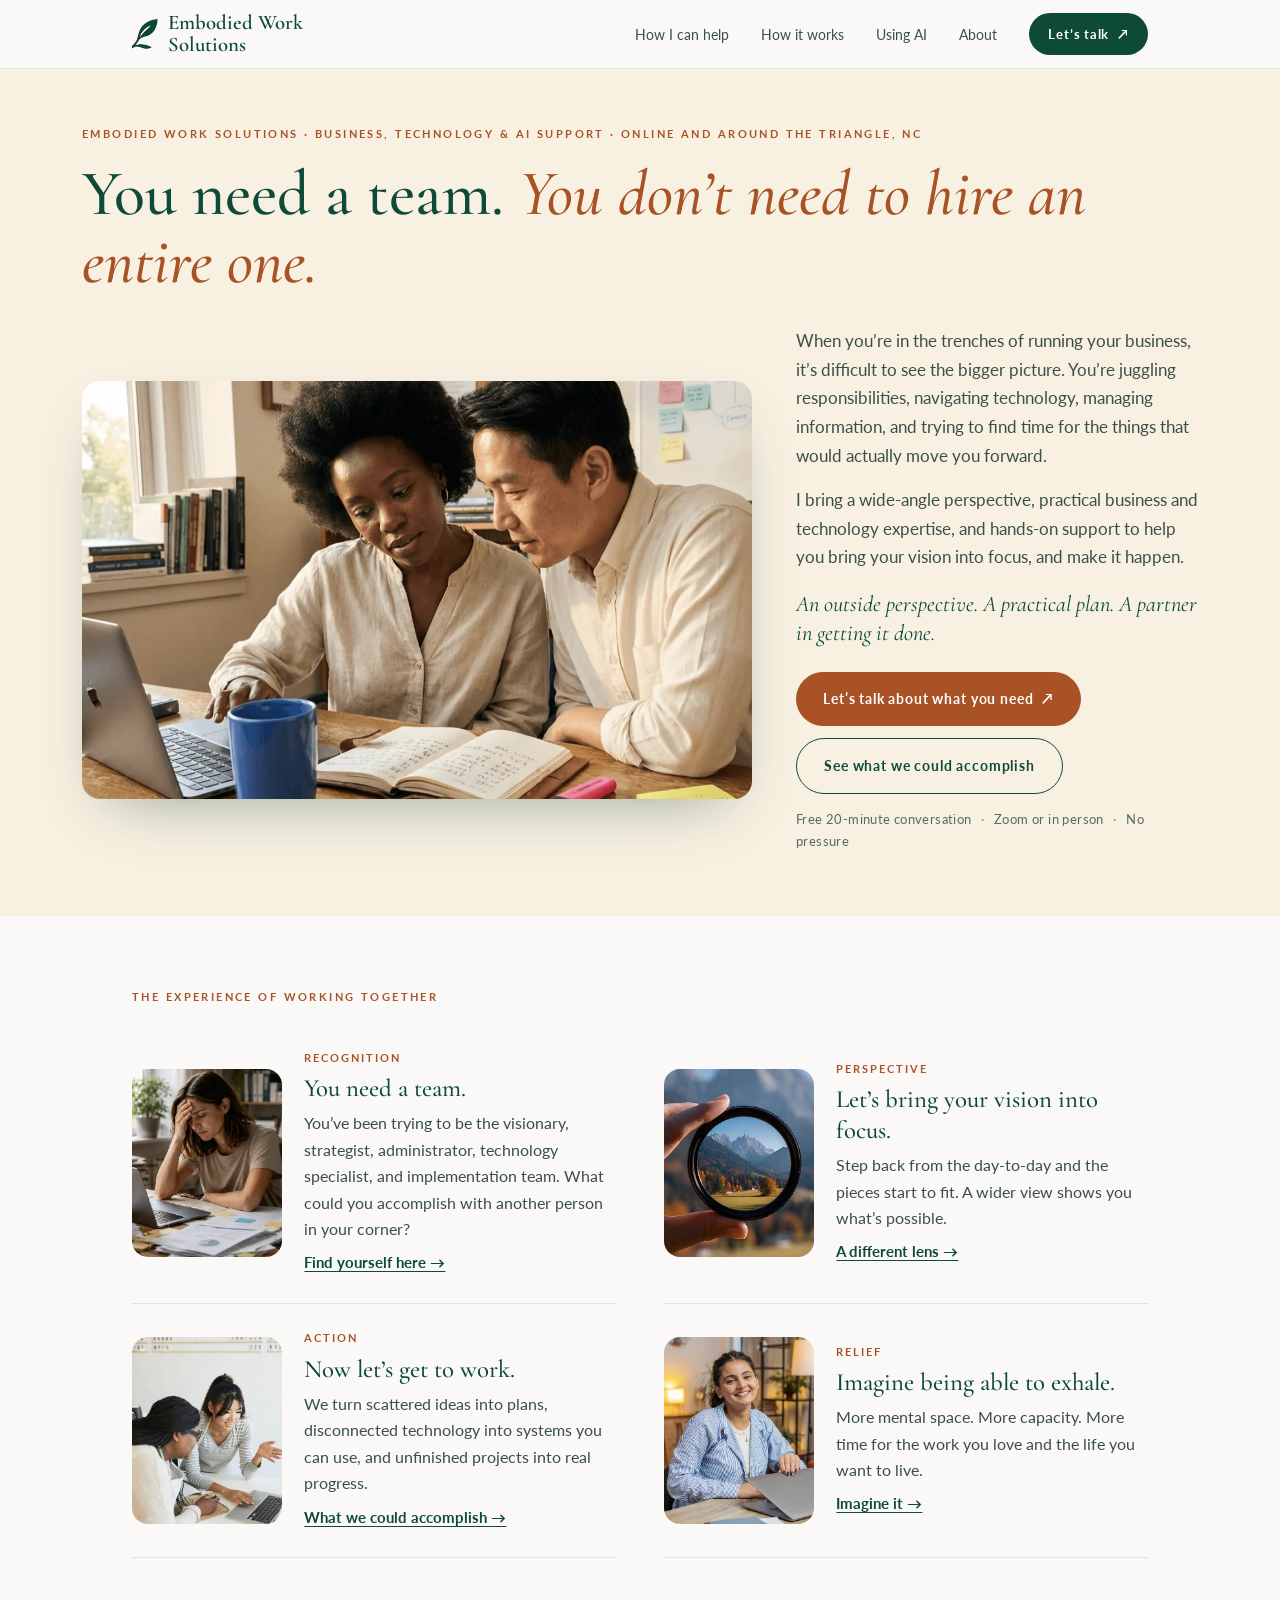
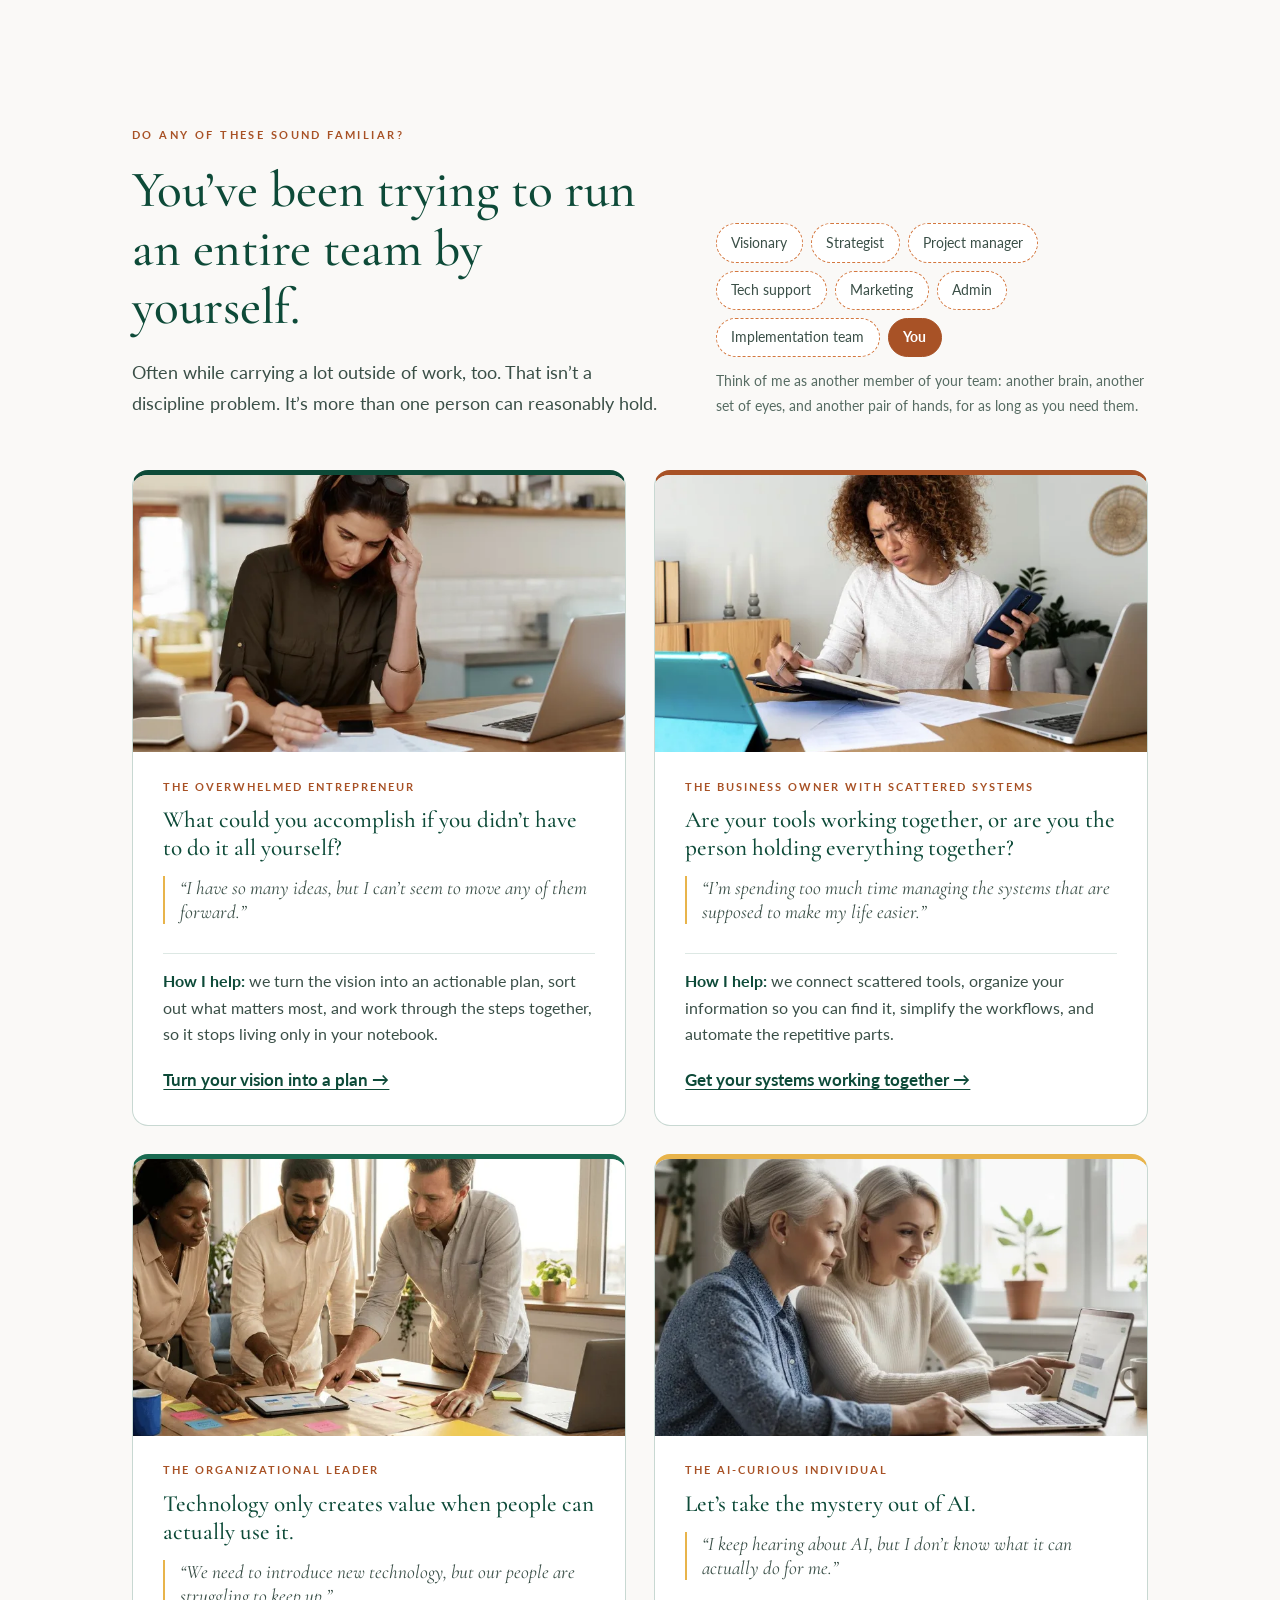
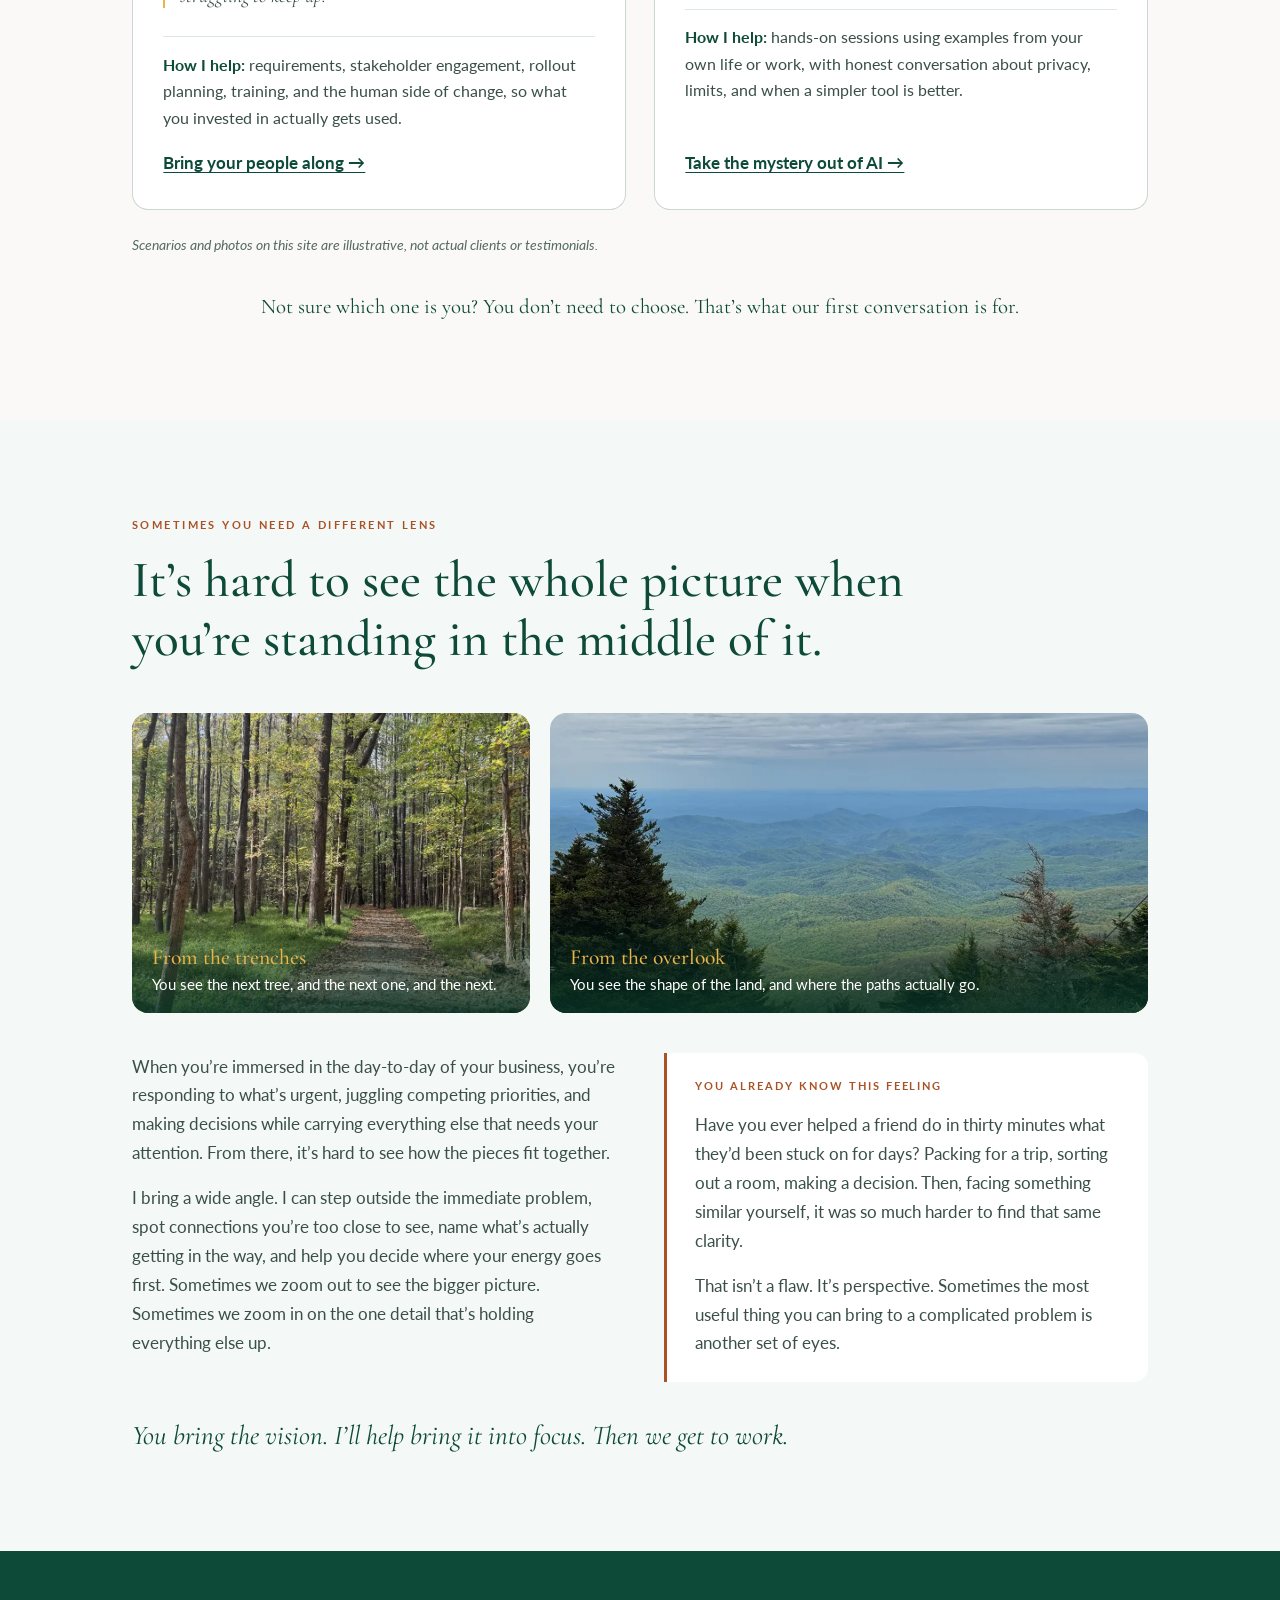
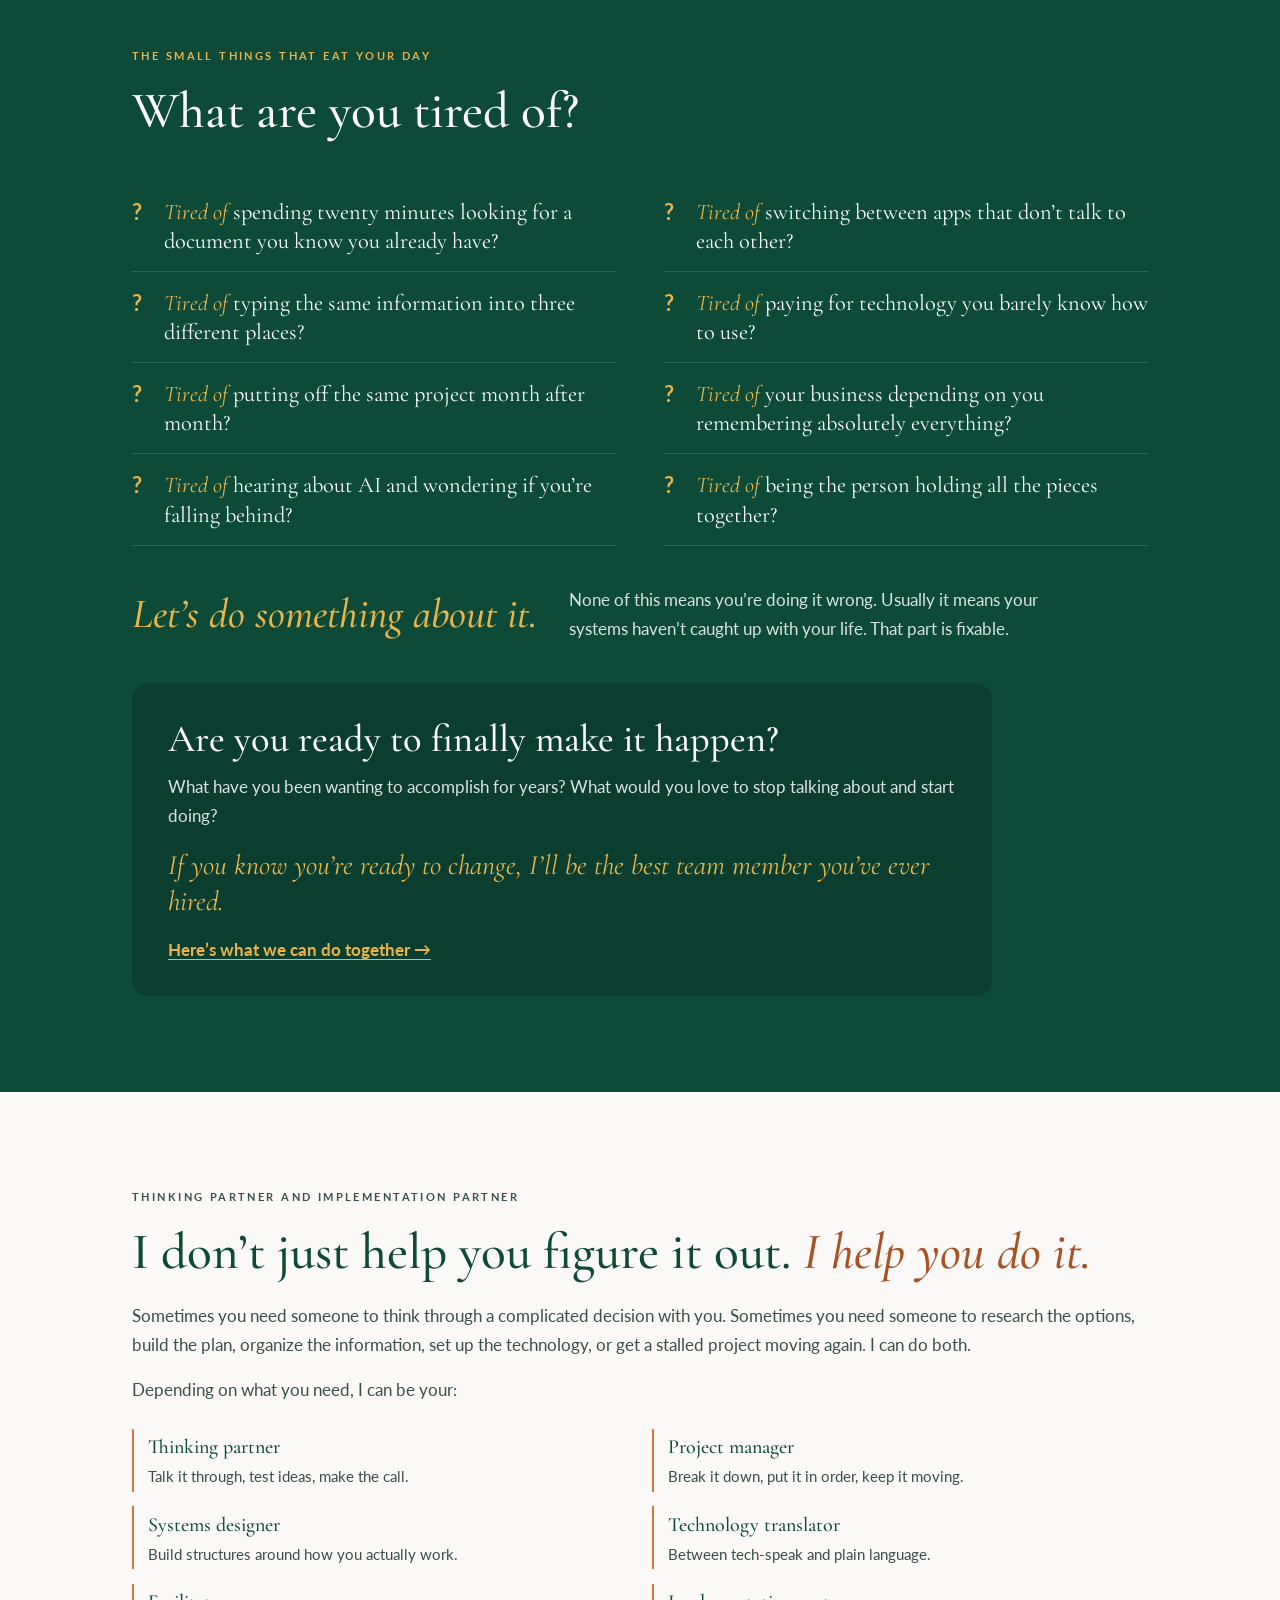
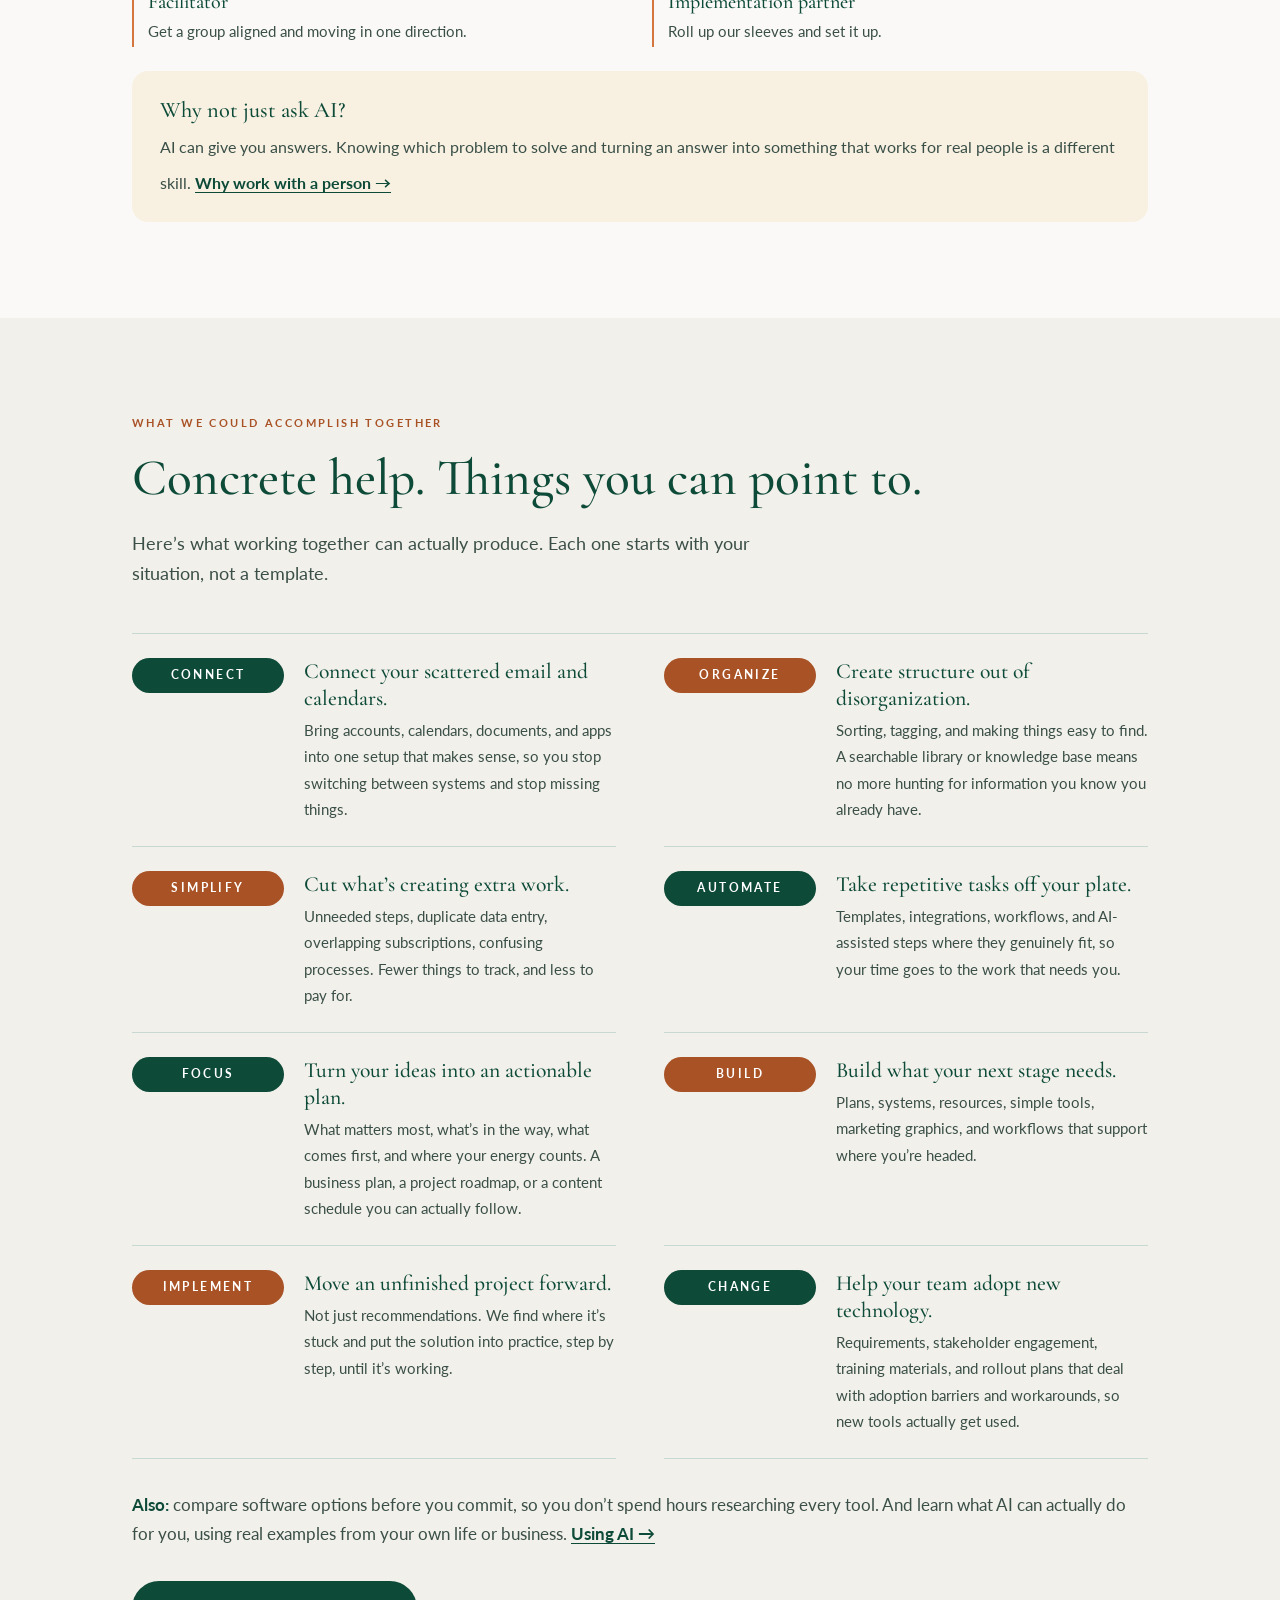
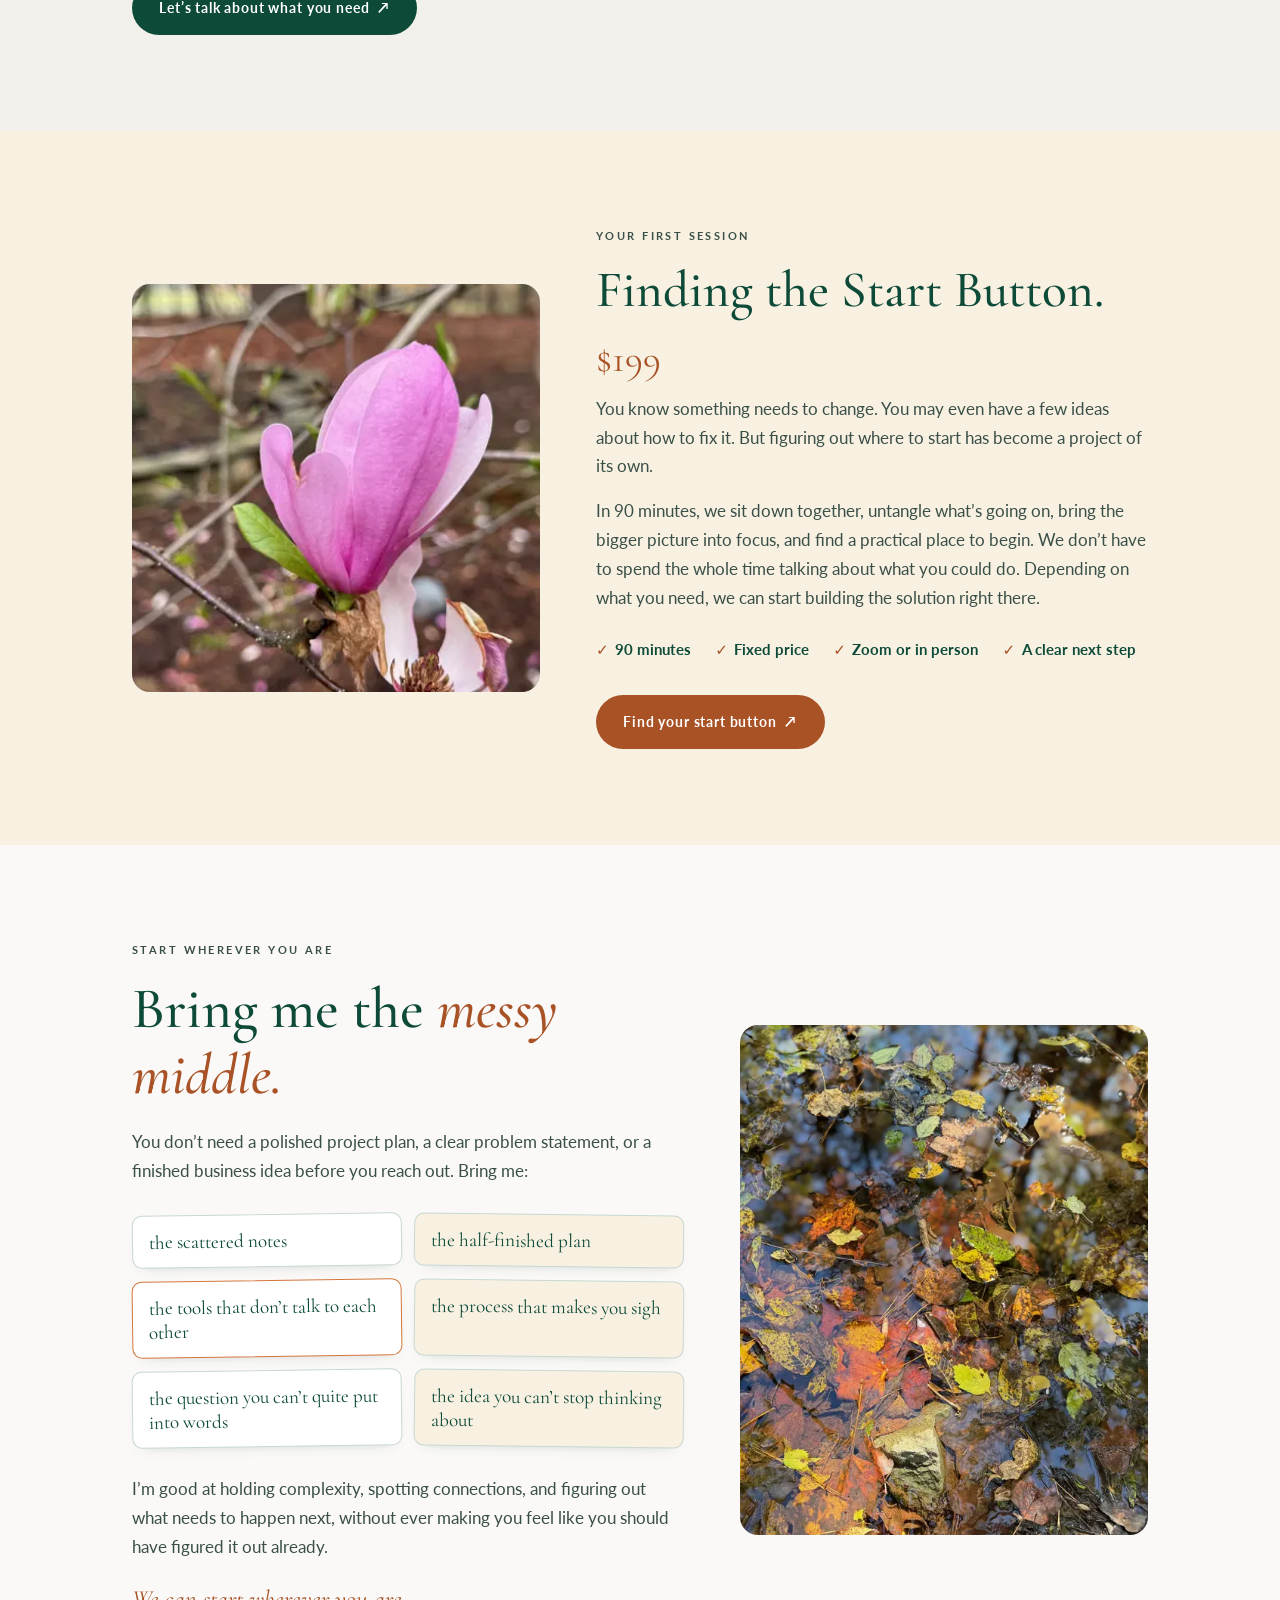
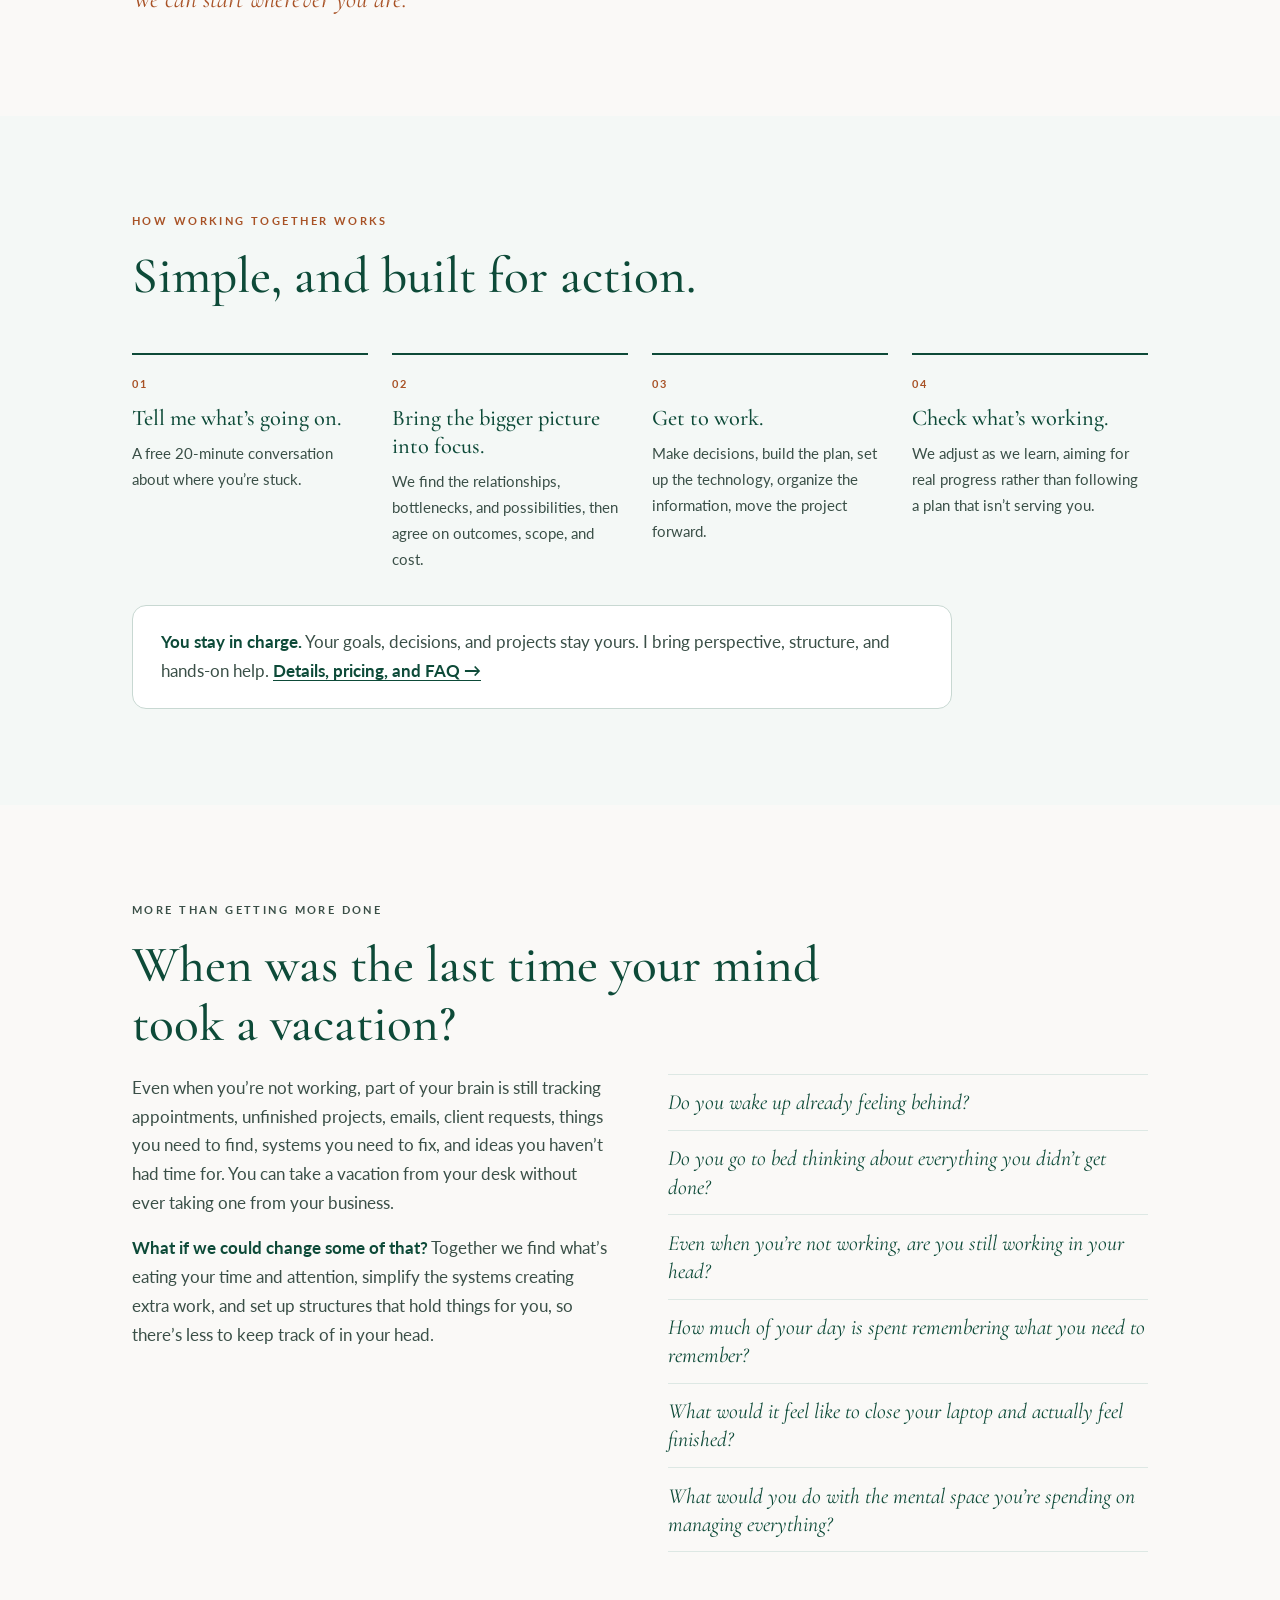
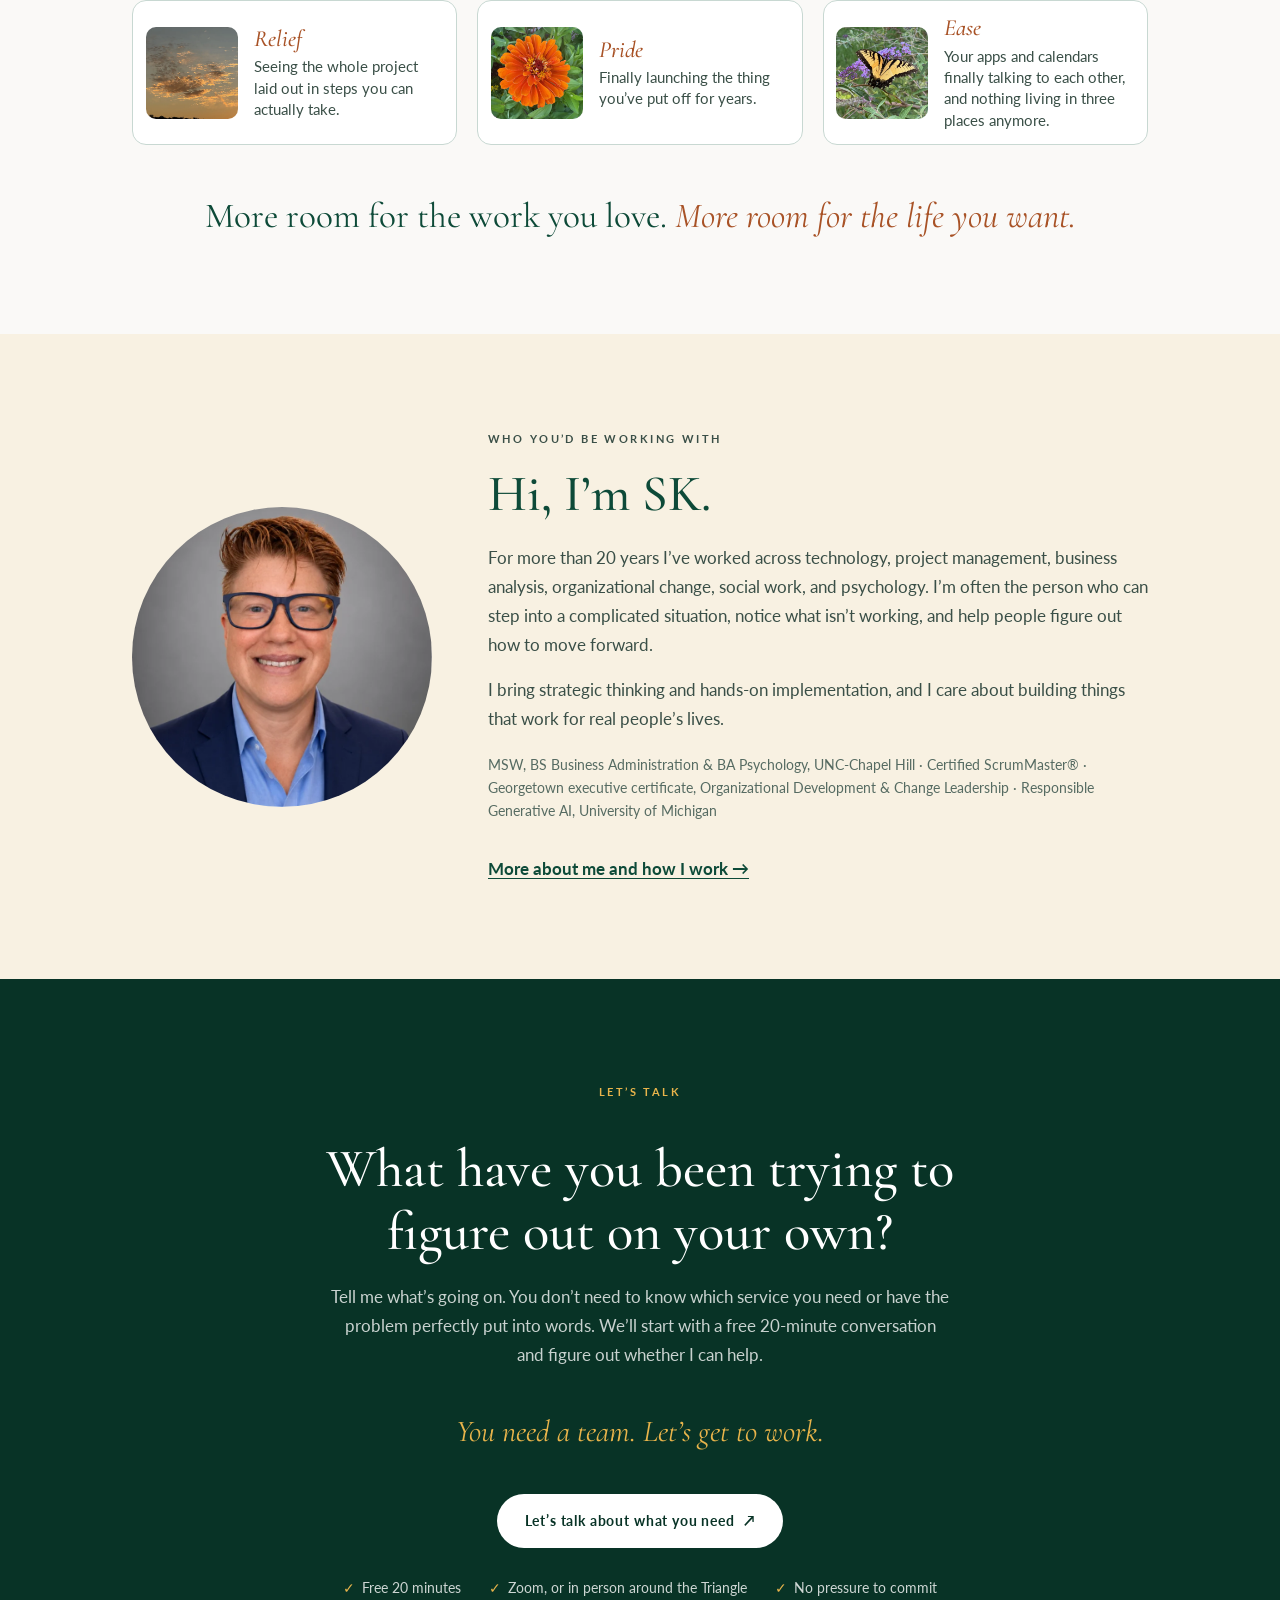
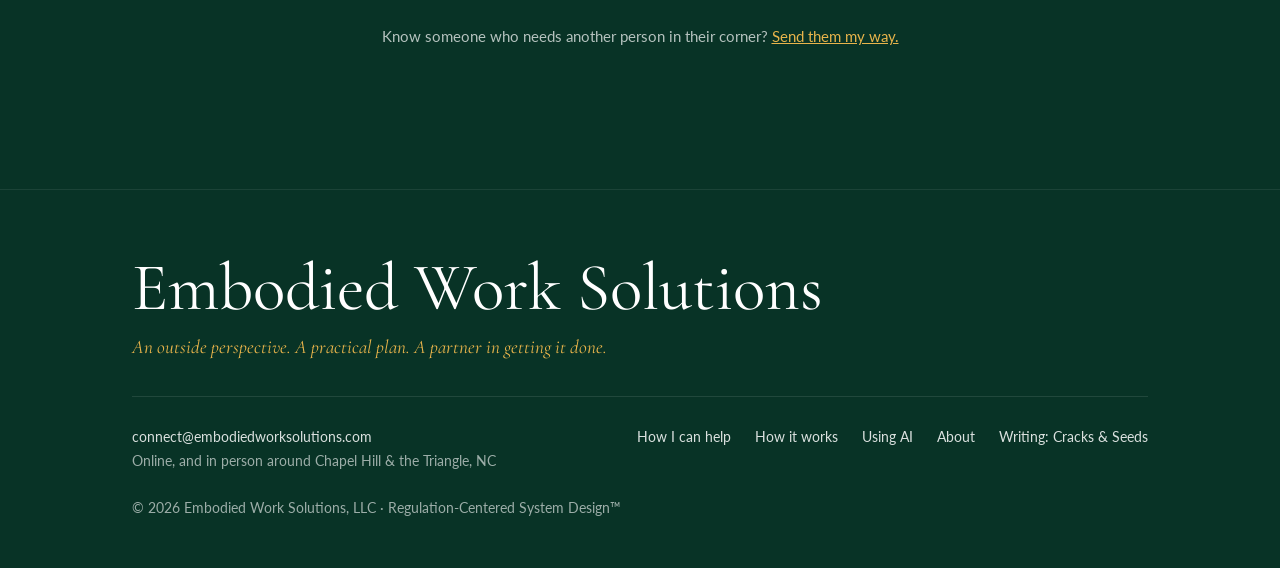
==== index.html @ 6882ed73 "Remove duplication across the site - Home: "Are you ready?" folded into the Tired-of band (one frust" ====
<!DOCTYPE html>
<html lang="en">
<head>
<meta charset="UTF-8" />
<meta name="viewport" content="width=device-width, initial-scale=1.0" />
<title>Embodied Work Solutions · Business, Technology &amp; AI Consulting</title>
  <meta property="og:type" content="website" />
  <meta property="og:site_name" content="Embodied Work Solutions" />
  <meta property="og:title" content="Embodied Work Solutions · Business, Technology &amp; AI Consulting" />
  <meta property="og:description" content="You need a team. You don’t need to hire an entire one. Business systems, project management, and AI support for entrepreneurs, small businesses, and organizations, online and in the Triangle, NC." />
  <meta property="og:image" content="http://embodiedworksolutions.com/assets/share-forest-2.jpg" />
  <meta property="og:image:width" content="1200" />
  <meta property="og:image:height" content="630" />
  <meta property="og:image:alt" content="Embodied Work Solutions, over a sunlit green forest" />
  <meta name="twitter:card" content="summary_large_image" />
  <meta name="twitter:image" content="http://embodiedworksolutions.com/assets/share-forest-2.jpg" />
  <meta name="description" content="You need a team. You don’t need to hire an entire one. Business systems, project management, and AI support for entrepreneurs, small businesses, and organizations, online and in the Triangle, NC." />
<link rel="icon" type="image/webp" href="assets/leaf.webp" />
<link rel="preconnect" href="https://fonts.googleapis.com" />
<link rel="preconnect" href="https://fonts.gstatic.com" crossorigin />
<link href="https://fonts.googleapis.com/css2?family=Cormorant+Garamond:ital,wght@0,400;0,500;0,600;1,400;1,500&family=Lato:wght@300;400;700&display=swap" rel="stylesheet" />
<style>
  *, *::before, *::after { box-sizing: border-box; margin: 0; padding: 0; }
  :root {
    --forest: #0d4a38; --forest-dark: #083326; --forest-mid: #1a6b52;
    --forest-light: #e6f0ec; --forest-pale: #f4f8f6;
    --terracotta: #b85c2c; --terracotta-light: #d4773e; --honey: #e8b44b;
    --sand: #f8f1e2; --warm-white: #faf9f7; --off-white: #f2f0eb;
    --text-dark: #1c2b27; --text-mid: #3a4f47; --text-muted: #5f766d;
    --border: #c8d8d2; --rule: #dde8e4;
    --serif: 'Cormorant Garamond', Georgia, serif; --sans: 'Lato', system-ui, sans-serif;
  }
  html { scroll-behavior: smooth; scroll-padding-top: 76px; }
  @media (prefers-reduced-motion: reduce) { html { scroll-behavior: auto; } * { transition: none !important; } }
  body { font-family: var(--sans); color: var(--text-dark); background: var(--warm-white); line-height: 1.7; font-size: 17px; }
  a:focus-visible, button:focus-visible, summary:focus-visible { outline: 2px solid var(--terracotta-light); outline-offset: 3px; }
  img { display: block; max-width: 100%; height: auto; }
  .skip { position: absolute; left: -9999px; top: 0; background: var(--forest); color: #fff; padding: .5rem 1rem; z-index: 200; }
  .skip:focus { left: 1rem; top: .5rem; }

  .wrap { max-width: 1080px; margin: 0 auto; padding: 0 2rem; }
  .narrow { max-width: 760px; }
  section { padding: 6rem 0; }
  .eyebrow { font-size: 11px; letter-spacing: .22em; text-transform: uppercase; color: var(--terracotta); margin-bottom: 1rem; font-weight: 700; }
  h1, h2, h3 { font-family: var(--serif); font-weight: 500; color: var(--forest); line-height: 1.15; }
  h2 { font-size: clamp(2.1rem, 4.4vw, 3.2rem); margin-bottom: 1.25rem; }
  h3 { font-size: 1.55rem; line-height: 1.25; margin-bottom: .6rem; }
  p.lede { font-size: 1.12rem; color: var(--text-mid); max-width: 680px; }
  p + p { margin-top: 1rem; }
  .muted { color: var(--text-muted); }

  .btn { display: inline-flex; align-items: center; gap: .55rem; background: var(--forest); color: #fff; text-decoration: none; padding: .95rem 1.7rem; font-size: 14px; letter-spacing: .06em; font-weight: 700; border-radius: 999px; transition: background .2s; }
  .btn:hover { background: var(--forest-mid); }
  .btn.warm { background: var(--terracotta); }
  .btn.warm:hover { background: var(--terracotta-light); }
  .btn.ghost { background: transparent; color: var(--forest); border: 1.5px solid var(--forest); }
  .btn.ghost:hover { background: var(--forest-light); }
  .btn.light { background: #fff; color: var(--forest-dark); }
  .btn.light:hover { background: var(--sand); }
  .arrow { font-family: var(--sans); }
  .micro { font-size: 13px; color: var(--text-muted); letter-spacing: .03em; margin-top: 1.1rem; }
  .micro span + span::before { content: "·"; margin: 0 .6rem; color: var(--terracotta-light); }

  /* NAV */
  nav { position: sticky; top: 0; z-index: 100; background: rgba(250,249,247,.95); backdrop-filter: blur(6px); border-bottom: 1px solid var(--rule); }
  nav .wrap { display: flex; align-items: center; justify-content: space-between; height: 68px; }
  .brand { display: flex; align-items: center; gap: .6rem; text-decoration: none; color: var(--forest); font-family: var(--serif); font-size: 1.3rem; line-height: 1.05; font-weight: 600; }
  .brand img { height: 30px; width: auto; }
  .nav-links { display: flex; gap: 2rem; list-style: none; align-items: center; }
  .nav-links a { color: var(--text-mid); text-decoration: none; font-size: 14px; }
  .nav-links a:hover { color: var(--forest); }
  .nav-links .btn { color: #fff; padding: .6rem 1.2rem; font-size: 13px; }

  /* HERO */
  .hero { padding: 7rem 0 6rem; background: var(--sand); position: relative; overflow: hidden; }
  .hero::after { content: ""; position: absolute; right: -120px; top: -80px; width: 460px; height: 460px; border-radius: 50%; background: radial-gradient(circle, rgba(232,180,75,.22), rgba(232,180,75,0) 70%); pointer-events: none; }
  .hero h1 { font-size: clamp(2.8rem, 6.4vw, 4.8rem); max-width: 820px; margin-bottom: 1.5rem; }
  .hero h1 em { color: var(--terracotta); }
  .hero p.lede { font-size: 1.2rem; margin-bottom: 2.25rem; }
  .hero .actions { display: flex; gap: 1rem; flex-wrap: wrap; }

  /* MESSY MIDDLE */
  .quotes { display: grid; grid-template-columns: repeat(2, 1fr); gap: 1.25rem; margin: 2.75rem 0 2rem; }
  .q { background: #fff; border: 1px solid var(--border); border-radius: 14px; padding: 1.6rem 1.75rem; display: flex; gap: 1.25rem; align-items: baseline; }
  .q .n { font-family: var(--serif); font-size: 1.6rem; color: var(--terracotta-light); }
  .q p { font-family: var(--serif); font-size: 1.45rem; color: var(--forest); line-height: 1.3; font-style: italic; }
  .bridge { font-family: var(--serif); font-size: 1.4rem; color: var(--forest); }
  .bridge a { color: var(--terracotta); text-decoration: none; }
  .pills { display: flex; flex-wrap: wrap; gap: .6rem; list-style: none; margin-top: 1.75rem; }
  .pills li { font-size: 13px; color: var(--forest); background: var(--forest-light); padding: .45rem 1rem; border-radius: 999px; }

  /* SOUND FAMILIAR */
  .familiar { background: var(--forest-pale); }
  .split { display: grid; grid-template-columns: 1.1fr 1fr; gap: 4rem; align-items: start; }
  .split .photo img { width: 100%; aspect-ratio: 4 / 5; object-fit: cover; border-radius: 16px; }
  .turn { font-family: var(--serif); font-size: 1.5rem; color: var(--forest); font-style: italic; margin-top: 1.5rem; }
  .signs { list-style: none; margin-top: 2.25rem; display: grid; gap: 1.1rem; }
  .signs li { padding-left: 1.4rem; border-left: 2px solid var(--terracotta-light); color: var(--text-mid); }
  .signs strong { color: var(--forest); }

  /* HELP AREAS */
  .areas { display: grid; grid-template-columns: 1fr 1fr; gap: 1.75rem; margin-top: 3rem; }
  .area { background: #fff; border: 1px solid var(--border); border-radius: 16px; overflow: hidden; display: flex; flex-direction: column; }
  .area img { width: 100%; aspect-ratio: 16 / 9; object-fit: cover; }
  .area .body { padding: 2rem; }
  .tag { display: inline-block; font-size: 11px; letter-spacing: .16em; text-transform: uppercase; color: var(--terracotta); font-weight: 700; margin-bottom: .75rem; }
  .area ul { list-style: none; margin-top: 1.25rem; border-top: 1px solid var(--rule); }
  .area li { padding: .7rem 0 .7rem 1.6rem; border-bottom: 1px solid var(--rule); position: relative; color: var(--text-mid); font-size: .97rem; }
  .area li::before { content: "→"; position: absolute; left: 0; color: var(--terracotta-light); }
  .note { margin-top: 2rem; font-family: var(--serif); font-size: 1.3rem; color: var(--forest); text-align: center; }

  /* NUMBERED TRIO / STEPS */
  .support { background: var(--off-white); }
  .trio { display: grid; grid-template-columns: repeat(3, 1fr); gap: 1.5rem; margin-top: 3rem; }
  .card { background: #fff; border: 1px solid var(--border); border-radius: 14px; padding: 2rem 1.75rem; }
  .card .n { font-family: var(--serif); font-size: 2.6rem; line-height: 1; color: var(--terracotta-light); opacity: .7; margin-bottom: 1rem; }
  .card p { color: var(--text-mid); font-size: .97rem; }
  .steps { display: grid; grid-template-columns: repeat(4, 1fr); gap: 1.5rem; margin: 3rem 0 2.5rem; }
  .step { border-top: 2px solid var(--forest); padding-top: 1.25rem; }
  .step .label { font-size: 11px; letter-spacing: .18em; font-weight: 700; color: var(--terracotta); margin-bottom: .6rem; }
  .step h3 { font-size: 1.4rem; }
  .step p { color: var(--text-mid); font-size: .95rem; }

  /* WAYS */
  .ways { background: var(--forest-pale); }
  .ways .card h3 { font-size: 1.45rem; }
  .ways .card .tag { margin-bottom: .4rem; }
  .fineprint { margin-top: 2rem; color: var(--text-muted); font-size: .95rem; max-width: 720px; }

  /* REALLY FOR */
  .reallyfor { background: var(--forest); color: #fff; }
  .reallyfor .eyebrow { color: var(--honey); }
  .reallyfor h2 { color: #fff; }
  .reallyfor p { color: rgba(255,255,255,.82); }
  .reallyfor .split { align-items: center; }
  .reallyfor .photo img { aspect-ratio: 4 / 3; }
  .pull { font-family: var(--serif); font-style: italic; font-size: clamp(1.6rem, 3vw, 2.1rem); line-height: 1.3; color: #fff; border-left: 3px solid var(--honey); padding-left: 1.25rem; margin-top: 2rem; }
  .caption { margin-top: .9rem; font-size: 13px; color: rgba(255,255,255,.65); letter-spacing: .04em; }

  /* ABOUT */
  .about .split { grid-template-columns: 1fr 1.25fr; align-items: center; }
  .about .photo img { width: min(100%, 380px); aspect-ratio: 1 / 1; object-fit: cover; border-radius: 50%; margin: 0 auto; }
  .about .skills { margin-top: 1.75rem; }

  /* APPROACH */
  .approach { background: var(--sand); text-align: center; }
  .approach h2 { font-size: clamp(2.4rem, 5vw, 3.6rem); }
  .approach h2 span { display: block; color: var(--terracotta); font-style: italic; }
  .approach p { color: var(--text-mid); max-width: 680px; margin: 0 auto; }

  /* FAQ */
  .faq details { border-bottom: 1px solid var(--rule); padding: 1.25rem 0; }
  .faq details:first-of-type { border-top: 1px solid var(--rule); margin-top: 2rem; }
  .faq summary { cursor: pointer; list-style: none; font-family: var(--serif); font-size: 1.45rem; color: var(--forest); display: flex; justify-content: space-between; gap: 1rem; }
  .faq summary::-webkit-details-marker { display: none; }
  .faq summary::after { content: "+"; color: var(--terracotta); font-family: var(--sans); font-size: 1.4rem; line-height: 1; }
  .faq details[open] summary::after { content: "–"; }
  .faq details p { color: var(--text-mid); margin-top: .75rem; max-width: 680px; }

  /* FINAL CTA */
  .final { background: var(--forest-dark); color: #fff; text-align: center; padding: 6.5rem 0; }
  .final .eyebrow { color: var(--honey); }
  .final h2 { color: #fff; font-size: clamp(2.2rem, 5vw, 3.4rem); }
  .final p { color: rgba(255,255,255,.78); max-width: 620px; margin: 0 auto 2.25rem; }
  .checks { display: flex; justify-content: center; flex-wrap: wrap; gap: .5rem 1.75rem; list-style: none; margin-top: 1.75rem; color: rgba(255,255,255,.8); font-size: 14px; }
  .checks li::before { content: "✓"; color: var(--honey); margin-right: .45rem; }

  .page-top { background: var(--sand); padding-top: 5.5rem; }
  .page-top h1 { font-size: clamp(2.6rem, 5.6vw, 4rem); margin-bottom: 1.25rem; }
  .nav-links a[aria-current="page"]:not(.btn) { color: var(--forest); border-bottom: 2px solid var(--terracotta); padding-bottom: 3px; }
  .contact-extra { text-align: center; }
  .contact-extra p { color: var(--text-mid); }
  .contact-extra a { color: var(--forest); font-weight: 700; }

  /* BLEND: photos + feelings */
  .band { width: 100%; height: clamp(150px, 26vw, 300px); overflow: hidden; background: var(--forest-dark); }
  .band img { width: 100%; height: 100%; object-fit: cover; }
  .feel-intro { text-align: center; max-width: 720px; margin: 0 auto; }
  .feel-intro .pull { margin-left: auto; margin-right: auto; }
  .picture-grid { display: grid; grid-template-columns: repeat(3, 1fr); gap: 1.5rem; margin: 3rem 0 2rem; }
  .vignette { background: #fff; border: 1px solid var(--border); border-radius: 14px; overflow: hidden; }
  .vignette img { width: 100%; aspect-ratio: 4 / 3; object-fit: cover; }
  .vignette .vt { padding: 1.4rem 1.6rem 1.75rem; }
  .vignette h3.feel { font-family: 'Cormorant Garamond', serif; font-style: italic; font-weight: 500; font-size: 2rem; line-height: 1; color: var(--terracotta); margin-bottom: .6rem; }
  .vignette p { font-family: 'Cormorant Garamond', serif; font-size: 1.25rem; line-height: 1.4; color: var(--forest); }
  .feel-close { text-align: center; font-family: 'Cormorant Garamond', serif; font-style: italic; font-size: 1.5rem; color: var(--forest); }
  .step img { width: 100%; aspect-ratio: 3 / 2; object-fit: cover; border-radius: 10px; margin-bottom: 1rem; }
  .step.has-photo { border-top: 0; padding-top: 0; }
  .step.has-photo .label { border-top: 2px solid var(--forest); padding-top: 1rem; }
  .approach .mark { width: min(100%, 360px); aspect-ratio: 4 / 3; object-fit: cover; border-radius: 14px; margin: 0 auto 2rem; }
  @media (max-width: 900px) { .picture-grid { grid-template-columns: repeat(2, 1fr); } }
  @media (max-width: 560px) { .picture-grid { grid-template-columns: 1fr; } }

  /* PHOTO HEADERS (green overlay) */
  .photo-head { background-size: cover; background-position: center; color: #fff; text-align: center; padding: 6.5rem 0 5.5rem; }
  .photo-head .wrap { max-width: 820px; }
  .photo-head .eyebrow { color: var(--honey); }
  .photo-head h1 { color: #fff; font-size: clamp(2.6rem, 5.6vw, 4rem); margin-bottom: 1.25rem; }
  .photo-head h1 em { color: var(--honey); }
  .photo-head p.lede { color: rgba(255,255,255,.88); margin: 0 auto; }
  .photo-head .btn { margin-top: 2rem; }
  .photo-head .checks { margin-top: 1.25rem; }
  .hero.has-photo { background-size: cover; background-position: center; }
  .hero.has-photo::after { display: none; }
  .hero.has-photo h1 { color: #fff; }
  .hero.has-photo h1 em { color: var(--honey); }
  .hero.has-photo .eyebrow { color: var(--honey); }
  .hero.has-photo p.lede { color: rgba(255,255,255,.9); }
  .hero.has-photo .btn.ghost { color: #fff; border-color: rgba(255,255,255,.8); }
  .hero.has-photo .btn.ghost:hover { background: rgba(255,255,255,.12); }
  .hero.has-photo .micro { color: rgba(255,255,255,.78); }
  .hero.has-photo .micro span + span::before { color: var(--honey); }
  .page-body { background: var(--sand); padding-top: 4.5rem; }
  .areas.three { grid-template-columns: repeat(3, 1fr); }
  .org-note { margin-top: 2.5rem; padding: 1.6rem 2rem; background: #fff; border: 1px solid var(--border); border-radius: 14px; color: var(--text-mid); }
  .org-note strong { color: var(--forest); }
  .welcome { margin-top: 2rem; padding: 1.25rem 1.5rem; background: var(--sand); border-radius: 12px; color: var(--text-mid); }
  .welcome strong { color: var(--forest); }
  .card.start { border: 2px solid var(--terracotta); }
  .card .price { font-family: 'Cormorant Garamond', serif; font-size: 2rem; color: var(--terracotta); line-height: 1; margin: .2rem 0 .8rem; }
  @media (max-width: 1000px) { .areas.three { grid-template-columns: 1fr; } }

  /* HUMAN IN AI */
  .human { background: var(--warm-white); }
  .human .split { grid-template-columns: 440px 1fr; gap: 4rem; align-items: center; }
  .human .portrait { margin: 0; max-width: 440px; justify-self: center; }
  .human .portrait img { width: 100%; aspect-ratio: 4 / 3; object-fit: cover; border-radius: 18px; margin: 0 auto; }
  .human .portrait figcaption { font-size: .8rem; color: var(--text-muted); margin-top: .6rem; }
  .human .portrait figcaption a { color: inherit; }
  .human h2 em { color: var(--terracotta); }
  .human ul.terms { list-style: none; padding: 0; margin: 1.5rem 0; }
  .human ul.terms li { border-left: 2px solid var(--terracotta); padding: .1rem 0 .1rem 1rem; margin-bottom: .8rem; color: var(--text-mid); }
  .human .pull { margin: 1.25rem 0; color: var(--forest); border-left-color: var(--terracotta); }
  .human a.more { color: var(--forest); font-weight: 700; }
  .first-ai { background: var(--warm-white); }
  .first-ai ol { list-style: none; padding: 0; counter-reset: f; display: grid; grid-template-columns: repeat(2, 1fr); gap: 1.25rem; margin-top: 2.5rem; }
  .first-ai li { counter-increment: f; background: #fff; border: 1px solid var(--border); border-radius: 14px; padding: 1.5rem 1.6rem 1.5rem 4.2rem; position: relative; color: var(--text-mid); }
  .first-ai li::before { content: counter(f, decimal-leading-zero); position: absolute; left: 1.4rem; top: 1.3rem; font-family: var(--serif); font-size: 1.6rem; color: var(--terracotta-light); }
  .first-ai li strong { display: block; color: var(--forest); font-family: var(--serif); font-size: 1.3rem; font-weight: 500; margin-bottom: .3rem; }
  .faq h3.group { font-size: .85rem; letter-spacing: .16em; text-transform: uppercase; font-family: 'Lato', sans-serif; font-weight: 700; color: var(--terracotta); margin: 2.5rem 0 .5rem; }
  .faq .read-more { margin-top: 1.25rem; color: var(--text-mid); }
  .faq .read-more a { color: var(--forest); font-weight: 700; }
  @media (max-width: 900px) { .human .split { grid-template-columns: 1fr; } .first-ai ol { grid-template-columns: 1fr; } }

  .voice { background: var(--sand); text-align: center; padding: 4.5rem 0; }
  .voice blockquote { margin: 0 auto; max-width: 820px; }
  .voice blockquote p { font-family: var(--serif); font-style: italic; font-size: clamp(1.7rem, 3.4vw, 2.4rem); line-height: 1.3; color: var(--forest); }
  .voice cite { display: block; margin-top: 1.1rem; font-style: normal; font-size: .85rem; letter-spacing: .16em; text-transform: uppercase; color: var(--terracotta); font-weight: 700; }

  /* ALIGN PASS */
  .newgoogle { background: var(--warm-white); }
  .newgoogle .split { grid-template-columns: 1.1fr .9fr; gap: 4rem; align-items: start; }
  .newgoogle ul.good { list-style: none; padding: 0; margin: 0; }
  .newgoogle ul.good li { border-left: 2px solid var(--honey); padding: .15rem 0 .15rem 1rem; margin-bottom: .9rem; color: var(--text-mid); }
  .newgoogle h3 { font-size: 1.4rem; margin-bottom: 1rem; }
  .paths { display: grid; grid-template-columns: 1fr 1fr; gap: 1.5rem; margin-top: 3rem; }
  .path { background: var(--sand); border-radius: 14px; padding: 2rem 2rem 2.2rem; }
  .path .tag { display: block; font-size: .78rem; letter-spacing: .16em; text-transform: uppercase; font-weight: 700; color: var(--terracotta); margin-bottom: .6rem; }
  .path h3 { font-size: 1.6rem; margin-bottom: .6rem; }
  .path p { color: var(--text-mid); margin: 0; }
  .skeptic-note { margin-top: 1.5rem; text-align: center; color: var(--text-mid); font-style: italic; font-family: var(--serif); font-size: 1.3rem; }
  .creds { background: var(--warm-white); }
  .creds .cols3 { display: grid; grid-template-columns: 1.2fr 1fr 1fr; gap: 3rem; margin-top: 2.5rem; }
  .creds h3 { font-size: 1.35rem; margin-bottom: 1rem; }
  .creds ul { list-style: none; padding: 0; margin: 0; }
  .creds li { padding: .55rem 0; border-bottom: 1px solid var(--border); color: var(--text-mid); }
  .creds li strong { color: var(--forest); display: block; }
  .creds .role { color: var(--forest); font-weight: 700; margin-bottom: .2rem; }
  .creds .when { font-size: .9rem; color: var(--text-mid); margin-bottom: .9rem; }
  @media (max-width: 900px) { .newgoogle .split, .paths, .creds .cols3 { grid-template-columns: 1fr; gap: 1.5rem; } }

  .final p.messy, .photo-head p.messy { font-family: var(--serif); font-style: italic; font-size: clamp(1.5rem, 2.6vw, 1.9rem); color: var(--honey); margin-top: 1.25rem; }
  .final .wrap > p + p { margin-top: .9rem; }

  /* PROJECTS */
  .projects { background: var(--warm-white); }
  .projects h2 { max-width: 820px; }
  .proj-grid { display: grid; grid-template-columns: repeat(4, 1fr); gap: 1.25rem; margin-top: 2.5rem; }
  .proj { background: #fff; border: 1px solid var(--border); border-radius: 14px; padding: 1.6rem 1.5rem 1.75rem; }
  .proj .n { font-family: var(--serif); font-size: 1.6rem; color: var(--terracotta-light); display: block; margin-bottom: .5rem; }
  .proj h3 { font-size: 1.4rem; margin-bottom: .5rem; }
  .proj p { color: var(--text-mid); margin: 0; font-size: .98rem; }
  .projects a.more { display: inline-block; margin-top: 1.75rem; color: var(--forest); font-weight: 700; }
  .proj-grid.two { grid-template-columns: 1fr 1fr; gap: 1.5rem; }
  .proj-grid.two .proj { padding: 2rem 2rem 2.2rem; }
  .proj-grid.two .n { font-family: 'Lato', sans-serif; font-size: .8rem; font-weight: 700; letter-spacing: .16em; text-transform: uppercase; color: var(--terracotta); }
  .proj-grid.two h3 { font-size: 1.7rem; }
  .proj ul { list-style: none; padding: 0; margin: 1.1rem 0 0; }
  .proj li { border-left: 2px solid var(--terracotta); padding: .1rem 0 .1rem .9rem; margin-bottom: .6rem; color: var(--text-mid); font-size: .98rem; }
  @media (max-width: 1000px) { .proj-grid { grid-template-columns: 1fr 1fr; } }
  @media (max-width: 760px) { .proj-grid, .proj-grid.two { grid-template-columns: 1fr; } }

  .examples { margin-top: 2rem; }
  .examples p { font-size: .8rem; font-weight: 700; letter-spacing: .16em; text-transform: uppercase; color: var(--terracotta); margin-bottom: .75rem; }
  .examples ul { list-style: none; padding: 0; margin: 0; display: flex; flex-wrap: wrap; gap: .6rem; }
  .examples li { background: var(--sand); border: 1px solid var(--border); border-radius: 999px; padding: .45rem 1rem; color: var(--forest); font-size: .95rem; }

  .different { background: var(--forest); color: #fff; }
  .different .eyebrow { color: var(--honey); }
  .different h2 { color: #fff; max-width: 820px; }
  .different h2 em { color: var(--honey); }
  .different p.lede { color: rgba(255,255,255,.88); max-width: 760px; }
  .pillars { list-style: none; padding: 0; margin: 2.25rem 0 0; display: grid; grid-template-columns: repeat(2, 1fr); gap: 1.5rem 2.5rem; max-width: 760px; }
  .pillars li { border-left: 2px solid var(--honey); padding: .2rem 0 .2rem 1.1rem; color: rgba(255,255,255,.86); }
  .pillars li strong { display: block; color: #fff; font-family: var(--serif); font-size: 1.4rem; font-weight: 500; margin-bottom: .3rem; }
  .different a.more { display: inline-block; margin-top: 2rem; color: var(--honey); font-weight: 700; }
  @media (max-width: 900px) { .pillars { grid-template-columns: 1fr; } }

  .two-head { display: grid; grid-template-columns: 1fr 380px; gap: 3.5rem; align-items: center; }
  .two-photo { margin: 0; }
  .two-photo img { width: 100%; aspect-ratio: 4 / 3; object-fit: cover; border-radius: 18px; }
  .two-photo figcaption { font-size: .8rem; color: var(--text-muted); margin-top: .6rem; }
  .two-photo figcaption a { color: inherit; }
  @media (max-width: 900px) { .two-head { grid-template-columns: 1fr; gap: 1.5rem; } }

  .different.soft { background: var(--sand); color: var(--text); }
  .different.soft .eyebrow { color: var(--terracotta); }
  .different.soft h2 { color: var(--forest); }
  .different.soft p.lede { color: var(--text-mid); }
  .different.soft p.lede strong { color: var(--forest); }
  .different.soft .pillars li { border-left-color: var(--terracotta); color: var(--text-mid); }
  .different.soft .pillars li strong { color: var(--forest); }
  .different.soft a.more { color: var(--forest); }

  /* FOOTER */
  footer { background: var(--forest-dark); border-top: 1px solid rgba(255,255,255,.08); color: rgba(255,255,255,.6); padding: 4rem 0 3rem; }
  .wordmark { font-family: var(--serif); font-size: clamp(2.4rem, 6vw, 4.2rem); color: #fff; line-height: 1; }
  .tagline { font-family: var(--serif); font-style: italic; font-size: 1.2rem; color: var(--honey); margin: .6rem 0 2rem; }
  .foot-row { display: flex; justify-content: space-between; flex-wrap: wrap; gap: 1.5rem; border-top: 1px solid rgba(255,255,255,.1); padding-top: 1.75rem; font-size: 14px; }
  footer a { color: rgba(255,255,255,.85); text-decoration: none; }
  footer a:hover { color: #fff; }
  .foot-links { display: flex; gap: 1.5rem; flex-wrap: wrap; }

  @media (max-width: 900px) {
    .steps { grid-template-columns: repeat(2, 1fr); }
    .split, .about .split { grid-template-columns: 1fr; gap: 2.5rem; }
    .split .photo img { aspect-ratio: 16 / 10; }
    .about .photo img { max-width: 280px; }
  }
  @media (max-width: 760px) {
    section { padding: 4.5rem 0; }
    .wrap { padding: 0 1.25rem; }
    .nav-links li:not(:last-child) { display: none; }
    .brand span { display: none; }
    .quotes, .areas, .trio { grid-template-columns: 1fr; }
    .hero { padding: 5rem 0 4.5rem; }
  }
  @media (max-width: 480px) { .steps { grid-template-columns: 1fr; } }

  /* MOBILE MENU */
  .menu-toggle { display: none; }
  @media (max-width: 760px) {
    nav .wrap .nav-links { margin-left: auto; }
    .menu-toggle { display: inline-flex; flex-direction: column; justify-content: center; gap: 5px; width: 44px; height: 44px; margin-left: .6rem; padding: 0 12px; background: transparent; border: 1px solid var(--rule); border-radius: 999px; cursor: pointer; }
    .menu-toggle span { display: block; height: 2px; background: var(--forest); border-radius: 2px; transition: transform .2s ease, opacity .2s ease; }
    .menu-toggle[aria-expanded="true"] span:nth-child(1) { transform: translateY(7px) rotate(45deg); }
    .menu-toggle[aria-expanded="true"] span:nth-child(2) { opacity: 0; }
    .menu-toggle[aria-expanded="true"] span:nth-child(3) { transform: translateY(-7px) rotate(-45deg); }
    .mobile-menu { border-top: 1px solid var(--rule); background: rgba(250,249,247,.98); }
    .mobile-menu ul { list-style: none; margin: 0; padding: .25rem 1.25rem 1rem; }
    .mobile-menu a { display: block; padding: .9rem 0; font-size: 17px; color: var(--forest); text-decoration: none; border-bottom: 1px solid var(--rule); }
    .mobile-menu li:last-child a { border-bottom: 0; }
    .mobile-menu a[aria-current="page"] { color: var(--terracotta); font-weight: 700; }
  }
  @media (min-width: 761px) { .mobile-menu { display: none !important; } }
</style>
<link rel="stylesheet" href="assets/ews.css" />
<script>
document.documentElement.classList.add('js');
function ewsImg(i) {
  i.onerror = null;
  var f = i.closest('.slot') || i.parentNode;
  if (i.getAttribute('data-fallback')) {
    f.classList.add('is-fallback');
    if (i.hasAttribute('data-fallback-alt')) i.alt = i.getAttribute('data-fallback-alt');
    i.src = i.getAttribute('data-fallback');
  } else { f.classList.add('is-missing'); }
}
</script>
<script type="application/ld+json">
{"@context":"https://schema.org","@type":"ProfessionalService","name":"Embodied Work Solutions","url":"https://embodiedworksolutions.com/","email":"connect@embodiedworksolutions.com","image":"https://embodiedworksolutions.com/assets/share-forest-2.jpg","description":"Business systems consulting, project management, AI education and adoption support, organizational change management, and hands-on implementation for entrepreneurs, small businesses, and organizations.","areaServed":[{"@type":"Place","name":"Chapel Hill, NC"},{"@type":"Place","name":"Research Triangle, North Carolina"},{"@type":"Place","name":"Online"}],"knowsAbout":["Business process improvement","Small business workflow automation","Project management","Organizational change management","AI adoption","Personalized AI training","Business systems implementation"]}
</script>
</head>
<body>
<a class="skip" href="#main">Skip to content</a>

<nav aria-label="Main">
  <div class="wrap">
    <a href="index.html" class="brand" aria-label="Embodied Work Solutions, home"><img src="assets/leaf.webp" alt="" width="96" height="109" /><span>Embodied Work<br>Solutions</span></a>
    <ul class="nav-links">
      <li><a href="help.html">How I can help</a></li>
      <li><a href="how-it-works.html">How it works</a></li>
      <li><a href="ai.html">Using AI</a></li>
      <li><a href="about.html">About</a></li>
      <li><a href="contact.html" class="btn">Let’s talk <span class="arrow">↗</span></a></li>
    </ul>
    <button class="menu-toggle" type="button" aria-expanded="false" aria-controls="mobile-menu" aria-label="Open menu"><span></span><span></span><span></span></button>
  </div>
  <div class="mobile-menu" id="mobile-menu" hidden>
    <ul>
      <li><a href="index.html" aria-current="page">Home</a></li>
      <li><a href="help.html">How I can help</a></li>
      <li><a href="how-it-works.html">How it works</a></li>
      <li><a href="ai.html">Using AI</a></li>
      <li><a href="about.html">About</a></li>
      <li><a href="contact.html">Let’s talk</a></li>
    </ul>
  </div>
</nav>

<!-- A · HERO
     Photo: assets/photos/hero-team-collaboration.webp
     REFERENCE IMAGE from SK's visual-inspiration page (credited there to elevify.com).
     License it or replace it with SK's own photo before going live. -->
<header class="hero3" id="top">
  <div class="wrap">
    <p class="eyebrow">Embodied Work Solutions · Business, technology &amp; AI support · Online and around the Triangle, NC</p>
    <h1>You need a team. <em>You don’t need to hire an entire one.</em></h1>
    <div class="hero3-grid has-slot">
      <figure class="slot">
        <img src="assets/photos/hero-team-collaboration.webp" onerror="ewsImg(this)"
          data-fallback="assets/photos/help-ageing-better.webp"
          data-fallback-alt="A woman with short white hair and a lanyard points at a computer screen while a colleague leans in, the two of them working something out together"
          alt="Two people side by side at a table, leaning over an open notebook and a laptop, working something out together"
          width="1282" height="755" fetchpriority="high" />
        <figcaption class="credit">Photo by <a href="https://unsplash.com/@ageing_better?utm_source=unsplash&amp;utm_medium=referral&amp;utm_content=creditCopyText" target="_blank" rel="noopener">Centre for Ageing Better</a> on <a href="https://unsplash.com/photos/a-man-pointing-at-a-woman-wkFRvw2lTAg?utm_source=unsplash&amp;utm_medium=referral&amp;utm_content=creditCopyText" target="_blank" rel="noopener">Unsplash</a></figcaption>
      </figure>
      <div>
        <p class="lede">When you’re in the trenches of running your business, it’s difficult to see the bigger picture. You’re juggling responsibilities, navigating technology, managing information, and trying to find time for the things that would actually move you forward.</p>
        <p class="lede">I bring a wide-angle perspective, practical business and technology expertise, and hands-on support to help you bring your vision into focus, and make it happen.</p>
        <p class="promise">An outside perspective. A practical plan. A partner in getting it done.</p>
        <div class="actions">
          <a href="contact.html" class="btn warm">Let’s talk about what you need <span class="arrow">↗</span></a>
          <a href="#accomplish" class="btn ghost">See what we could accomplish</a>
        </div>
        <p class="micro"><span>Free 20-minute conversation</span><span>Zoom or in person</span><span>No pressure</span></p>
      </div>
    </div>
  </div>
</header>

<main id="main">

<!-- THE EXPERIENCE OF WORKING TOGETHER: recognition → perspective → action → relief.
     Images are REFERENCE IMAGES from SK's inspiration page: license or replace before launch. -->
<section class="journey" id="experience">
  <div class="wrap">
    <p class="eyebrow">The experience of working together</p>
    <h2 class="sr-only">The experience of working together</h2>
    <ol class="beats">
      <li class="beat">
        <img src="assets/photos/experience-recognition.webp" alt="A woman at a desk covered in papers rests her head in her hand, laptop open, overwhelmed" loading="lazy" width="232" height="295" />
        <div><p class="stage">Recognition</p><h3>You need a team.</h3><p>You’ve been trying to be the visionary, strategist, administrator, technology specialist, and implementation team. What could you accomplish with another person in your corner?</p><a class="more" href="#who">Find yourself here →</a></div>
      </li>
      <li class="beat">
        <img src="assets/photos/experience-perspective.webp" alt="A hand holding a round lens in front of a blurry mountain landscape; through the lens, the peaks are sharp and clear" loading="lazy" width="232" height="295" />
        <div><p class="stage">Perspective</p><h3>Let’s bring your vision into focus.</h3><p>Step back from the day-to-day and the pieces start to fit. A wider view shows you what’s possible.</p><a class="more" href="#lens">A different lens →</a></div>
      </li>
      <li class="beat">
        <img src="assets/photos/experience-action.webp" alt="Two women at a table with a laptop and notebook, one explaining and gesturing while the other takes notes" loading="lazy" width="232" height="293" />
        <div><p class="stage">Action</p><h3>Now let’s get to work.</h3><p>We turn scattered ideas into plans, disconnected technology into systems you can use, and unfinished projects into real progress.</p><a class="more" href="#accomplish">What we could accomplish →</a></div>
      </li>
      <li class="beat">
        <img src="assets/photos/finally-able-to-exhale.webp" alt="A smiling woman in a striped shirt closes her laptop at the end of a productive day" loading="lazy" width="232" height="295" />
        <div><p class="stage">Relief</p><h3>Imagine being able to exhale.</h3><p>More mental space. More capacity. More time for the work you love and the life you want to live.</p><a class="more" href="#exhale">Imagine it →</a></div>
      </li>
    </ol>
  </div>
</section>

<!-- B · YOU NEED A TEAM + FOUR PATHWAYS -->
<section class="team" id="who">
  <div class="wrap">
    <div class="intro">
      <div>
        <p class="eyebrow">Do any of these sound familiar?</p>
        <h2>You’ve been trying to run an entire team by yourself.</h2>
        <p class="lede">Often while carrying a lot outside of work, too. That isn’t a discipline problem. It’s more than one person can reasonably hold.</p>
      </div>
      <div>
        <ul class="hats" aria-label="Roles one person often carries">
          <li>Visionary</li><li>Strategist</li><li>Project manager</li><li>Tech support</li><li>Marketing</li><li>Admin</li><li>Implementation team</li><li class="you">You</li>
        </ul>
        <p class="hats-caption">Think of me as another member of your team: another brain, another set of eyes, and another pair of hands, for as long as you need them.</p>
      </div>
    </div>

    <div class="pathways">
      <article class="pathway" id="path-entrepreneur">
        <figure class="slot">
          <img src="assets/photos/entrepreneur-messy-middle.webp" onerror="ewsImg(this)" loading="lazy"
            data-fallback="assets/photos/build.webp"
            data-fallback-alt="A fresh green leaf opening on a slender stem, new growth reaching for light"
            alt="A woman at a kitchen table, hand to her temple, writing on a stack of papers beside her laptop and phone"
            width="1200" height="675" />
        </figure>
        <div class="pbody">
          <p class="who">The overwhelmed entrepreneur</p>
          <h3>What could you accomplish if you didn’t have to do it all yourself?</h3>
          <blockquote>“I have so many ideas, but I can’t seem to move any of them forward.”</blockquote>
          <p class="how"><strong>How I help:</strong> we turn the vision into an actionable plan, sort out what matters most, and work through the steps together, so it stops living only in your notebook.</p>
          <a class="more" href="help.html#entrepreneurs">Turn your vision into a plan →</a>
        </div>
      </article>

      <article class="pathway" id="path-systems">
        <figure class="slot">
          <img src="assets/photos/scattered-systems.webp" onerror="ewsImg(this)" loading="lazy"
            data-fallback="assets/photos/systems.webp"
            data-fallback-alt="Tree roots spreading and tangling across the forest floor"
            alt="A frustrated woman at a table juggling her phone, a notebook, a tablet, papers, and a laptop"
            width="1200" height="675" />
        </figure>
        <div class="pbody">
          <p class="who">The business owner with scattered systems</p>
          <h3>Are your tools working together, or are you the person holding everything together?</h3>
          <blockquote>“I’m spending too much time managing the systems that are supposed to make my life easier.”</blockquote>
          <p class="how"><strong>How I help:</strong> we connect scattered tools, organize your information so you can find it, simplify the workflows, and automate the repetitive parts.</p>
          <a class="more" href="help.html#systems">Get your systems working together →</a>
        </div>
      </article>

      <article class="pathway" id="path-org">
        <figure class="slot">
          <img src="assets/photos/organizational-change-team.webp" onerror="ewsImg(this)" loading="lazy"
            data-fallback="assets/photos/ai.webp"
            data-fallback-alt="Two bees working side by side on a glowing sunflower"
            alt="Three colleagues standing around a table covered in sticky notes and a tablet, mapping out a process together"
            width="1200" height="675" />
        </figure>
        <div class="pbody">
          <p class="who">The organizational leader</p>
          <h3>Technology only creates value when people can actually use it.</h3>
          <blockquote>“We need to introduce new technology, but our people are struggling to keep up.”</blockquote>
          <p class="how"><strong>How I help:</strong> requirements, stakeholder engagement, rollout planning, training, and the human side of change, so what you invested in actually gets used.</p>
          <a class="more" href="help.html#organizations">Bring your people along →</a>
        </div>
      </article>

      <article class="pathway" id="path-ai">
        <figure class="slot">
          <img src="assets/photos/approachable-ai-learning.webp" onerror="ewsImg(this)" loading="lazy"
            data-fallback="assets/photos/home-ageing-better.webp"
            data-fallback-alt="A woman with white hair and glasses smiles while talking on the phone at an outdoor table, her laptop open in front of her"
            alt="Two women with grey and blonde hair sit together at a laptop, one pointing at the screen as the other smiles"
            width="1200" height="675" />
          <figcaption class="credit">Photo by <a href="https://unsplash.com/@ageing_better?utm_source=unsplash&amp;utm_medium=referral&amp;utm_content=creditCopyText" target="_blank" rel="noopener">Centre for Ageing Better</a> on <a href="https://unsplash.com/photos/a-woman-on-her-phone-while-sitting-at-a-table-with-a-laptop-gT6u3vEVSUg?utm_source=unsplash&amp;utm_medium=referral&amp;utm_content=creditCopyText" target="_blank" rel="noopener">Unsplash</a></figcaption>
        </figure>
        <div class="pbody">
          <p class="who">The AI-curious individual</p>
          <h3>Let’s take the mystery out of AI.</h3>
          <blockquote>“I keep hearing about AI, but I don’t know what it can actually do for me.”</blockquote>
          <p class="how"><strong>How I help:</strong> hands-on sessions using examples from your own life or work, with honest conversation about privacy, limits, and when a simpler tool is better.</p>
          <a class="more" href="help.html#ai">Take the mystery out of AI →</a>
        </div>
      </article>
    </div>
    <p class="illustrative">Scenarios and photos on this site are illustrative, not actual clients or testimonials.</p>
    <p class="note">Not sure which one is you? You don’t need to choose. That’s what our first conversation is for.</p>
  </div>
</section>

<!-- C · A DIFFERENT LENS ─ SK's own photographs -->
<section class="lens" id="lens">
  <div class="wrap">
    <p class="eyebrow">Sometimes you need a different lens</p>
    <h2>It’s hard to see the whole picture when you’re standing in the middle of it.</h2>
    <div class="lens-pair">
      <figure>
        <img src="assets/photos/ease.webp" alt="A path running between tall trees inside a green forest" loading="lazy" width="900" height="675" />
        <figcaption><strong>From the trenches</strong>You see the next tree, and the next one, and the next.</figcaption>
      </figure>
      <figure class="focus">
        <img src="assets/photos/clarity.webp" alt="A wide view from a mountain overlook: layers of forested ridges stretching to the horizon" loading="lazy" width="900" height="675" />
        <figcaption><strong>From the overlook</strong>You see the shape of the land, and where the paths actually go.</figcaption>
      </figure>
    </div>
    <div class="lens-copy">
      <div>
        <p>When you’re immersed in the day-to-day of your business, you’re responding to what’s urgent, juggling competing priorities, and making decisions while carrying everything else that needs your attention. From there, it’s hard to see how the pieces fit together.</p>
        <p>I bring a wide angle. I can step outside the immediate problem, spot connections you’re too close to see, name what’s actually getting in the way, and help you decide where your energy goes first. Sometimes we zoom out to see the bigger picture. Sometimes we zoom in on the one detail that’s holding everything else up.</p>
      </div>
      <div class="friend">
        <p class="k">You already know this feeling</p>
        <p>Have you ever helped a friend do in thirty minutes what they’d been stuck on for days? Packing for a trip, sorting out a room, making a decision. Then, facing something similar yourself, it was so much harder to find that same clarity.</p>
        <p>That isn’t a flaw. It’s perspective. Sometimes the most useful thing you can bring to a complicated problem is another set of eyes.</p>
      </div>
    </div>
    <p class="serif-line">You bring the vision. I’ll help bring it into focus. Then we get to work.</p>
  </div>
</section>

<!-- D · WHAT ARE YOU TIRED OF? -->
<section class="tired" id="tired">
  <div class="wrap">
    <p class="eyebrow">The small things that eat your day</p>
    <h2>What are you tired of?</h2>
    <ul class="tired-list">
      <li><span>Tired of</span> spending twenty minutes looking for a document you know you already have?</li>
      <li><span>Tired of</span> switching between apps that don’t talk to each other?</li>
      <li><span>Tired of</span> typing the same information into three different places?</li>
      <li><span>Tired of</span> paying for technology you barely know how to use?</li>
      <li><span>Tired of</span> putting off the same project month after month?</li>
      <li><span>Tired of</span> your business depending on you remembering absolutely everything?</li>
      <li><span>Tired of</span> hearing about AI and wondering if you’re falling behind?</li>
      <li><span>Tired of</span> being the person holding all the pieces together?</li>
    </ul>
    <div class="answer">
      <h3>Let’s do something about it.</h3>
      <p>None of this means you’re doing it wrong. Usually it means your systems haven’t caught up with your life. That part is fixable.</p>
    </div>
    <div class="ready-inline">
      <h3>Are you ready to finally make it happen?</h3>
      <p>What have you been wanting to accomplish for years? What would you love to stop talking about and start doing?</p>
      <p class="pledge">If you know you’re ready to change, I’ll be the best team member you’ve ever hired.</p>
      <a class="more" href="#accomplish">Here’s what we can do together →</a>
    </div>
  </div>
</section>

<!-- E · I DON'T JUST HELP YOU FIGURE IT OUT -->
<section class="doit" id="do-it">
  <div class="wrap cols has-slot">
    <div>
      <p class="eyebrow">Thinking partner and implementation partner</p>
      <h2>I don’t just help you figure it out. <em>I help you do it.</em></h2>
      <p>Sometimes you need someone to think through a complicated decision with you. Sometimes you need someone to research the options, build the plan, organize the information, set up the technology, or get a stalled project moving again. I can do both.</p>
      <p>Depending on what you need, I can be your:</p>
      <ul class="roles">
        <li><strong>Thinking partner</strong>Talk it through, test ideas, make the call.</li>
        <li><strong>Project manager</strong>Break it down, put it in order, keep it moving.</li>
        <li><strong>Systems designer</strong>Build structures around how you actually work.</li>
        <li><strong>Technology translator</strong>Between tech-speak and plain language.</li>
        <li><strong>Facilitator</strong>Get a group aligned and moving in one direction.</li>
        <li><strong>Implementation partner</strong>Roll up our sleeves and set it up.</li>
      </ul>
      <div class="why-person">
        <h3>Why not just ask AI?</h3>
        <p>AI can give you answers. Knowing which problem to solve and turning an answer into something that works for real people is a different skill. <a class="more" href="ai.html#why-a-person">Why work with a person →</a></p>
      </div>
    </div>
    <!-- photo slot: assets/photos/hands-on-problem-solving.webp (section works without it) -->
    <figure class="slot">
      <img src="assets/photos/hands-on-problem-solving.webp" onerror="ewsImg(this)" loading="lazy"
        alt="Close-up of hands arranging sticky notes into a process map next to an open laptop"
        width="1200" height="1500" />
    </figure>
  </div>
</section>

<!-- F · WHAT WE COULD ACCOMPLISH TOGETHER -->
<section class="accomplish" id="accomplish">
  <div class="wrap">
    <p class="eyebrow">What we could accomplish together</p>
    <h2>Concrete help. Things you can point to.</h2>
    <p class="lede">Here’s what working together can actually produce. Each one starts with your situation, not a template.</p>
    <div class="verbs">
      <div class="verb"><span class="v">CONNECT</span><div><h3>Connect your scattered email and calendars.</h3><p>Bring accounts, calendars, documents, and apps into one setup that makes sense, so you stop switching between systems and stop missing things.</p></div></div>
      <div class="verb"><span class="v">ORGANIZE</span><div><h3>Create structure out of disorganization.</h3><p>Sorting, tagging, and making things easy to find. A searchable library or knowledge base means no more hunting for information you know you already have.</p></div></div>
      <div class="verb"><span class="v">SIMPLIFY</span><div><h3>Cut what’s creating extra work.</h3><p>Unneeded steps, duplicate data entry, overlapping subscriptions, confusing processes. Fewer things to track, and less to pay for.</p></div></div>
      <div class="verb"><span class="v">AUTOMATE</span><div><h3>Take repetitive tasks off your plate.</h3><p>Templates, integrations, workflows, and AI-assisted steps where they genuinely fit, so your time goes to the work that needs you.</p></div></div>
      <div class="verb"><span class="v">FOCUS</span><div><h3>Turn your ideas into an actionable plan.</h3><p>What matters most, what’s in the way, what comes first, and where your energy counts. A business plan, a project roadmap, or a content schedule you can actually follow.</p></div></div>
      <div class="verb"><span class="v">BUILD</span><div><h3>Build what your next stage needs.</h3><p>Plans, systems, resources, simple tools, marketing graphics, and workflows that support where you’re headed.</p></div></div>
      <div class="verb"><span class="v">IMPLEMENT</span><div><h3>Move an unfinished project forward.</h3><p>Not just recommendations. We find where it’s stuck and put the solution into practice, step by step, until it’s working.</p></div></div>
      <div class="verb"><span class="v">CHANGE</span><div><h3>Help your team adopt new technology.</h3><p>Requirements, stakeholder engagement, training materials, and rollout plans that deal with adoption barriers and workarounds, so new tools actually get used.</p></div></div>
    </div>
    <p class="also"><strong>Also:</strong> compare software options before you commit, so you don’t spend hours researching every tool. And learn what AI can actually do for you, using real examples from your own life or business. <a class="more" href="ai.html">Using AI →</a></p>
    <div class="btn-row"><a href="contact.html" class="btn">Let’s talk about what you need <span class="arrow">↗</span></a></div>
  </div>
</section>

<!-- G · FINDING THE START BUTTON ─ photo slot: assets/photos/finding-the-start-button.webp -->
<section class="startbtn" id="start">
  <div class="wrap cols has-slot">
    <figure class="slot">
      <img src="assets/photos/finding-the-start-button.webp" onerror="ewsImg(this)" loading="lazy"
        data-fallback="assets/photos/q2-happen.webp"
        data-fallback-alt="A pink magnolia bud loosening, its petals just beginning to part"
        alt="Two people at a table with a notebook and laptop, beginning to sketch out where to start"
        width="1200" height="1200" />
    </figure>
    <div>
      <p class="eyebrow">Your first session</p>
      <h2>Finding the Start Button.</h2>
      <p class="price">$199</p>
      <p>You know something needs to change. You may even have a few ideas about how to fix it. But figuring out where to start has become a project of its own.</p>
      <p>In 90 minutes, we sit down together, untangle what’s going on, bring the bigger picture into focus, and find a practical place to begin. We don’t have to spend the whole time talking about what you could do. Depending on what you need, we can start building the solution right there.</p>
      <ul class="facts"><li>90 minutes</li><li>Fixed price</li><li>Zoom or in person</li><li>A clear next step</li></ul>
      <div class="btn-row"><a href="contact.html" class="btn warm">Find your start button <span class="arrow">↗</span></a></div>
    </div>
  </div>
</section>

<!-- H · BRING ME THE MESSY MIDDLE ─ photo slot: assets/photos/entrepreneur-vision-to-action.webp -->
<section class="messy-mid" id="messy-middle">
  <div class="wrap cols has-slot">
    <div>
      <p class="eyebrow">Start wherever you are</p>
      <h2>Bring me the <em>messy middle.</em></h2>
      <p>You don’t need a polished project plan, a clear problem statement, or a finished business idea before you reach out. Bring me:</p>
      <ul class="scraps">
        <li>the scattered notes</li>
        <li>the half-finished plan</li>
        <li>the tools that don’t talk to each other</li>
        <li>the process that makes you sigh</li>
        <li>the question you can’t quite put into words</li>
        <li>the idea you can’t stop thinking about</li>
      </ul>
      <p>I’m good at holding complexity, spotting connections, and figuring out what needs to happen next, without ever making you feel like you should have figured it out already.</p>
      <p class="start-here">We can start wherever you are.</p>
    </div>
    <figure class="slot">
      <img src="assets/photos/entrepreneur-vision-to-action.webp" onerror="ewsImg(this)" loading="lazy"
        data-fallback="assets/photos/exhale.webp"
        data-fallback-alt="Autumn leaves scattered across still water, the sky reflected among them"
        alt="Two people at a table covered with notebooks and sticky notes, sorting ideas into a plan"
        width="1200" height="1500" />
    </figure>
  </div>
</section>

<!-- I · HOW WORKING TOGETHER WORKS -->
<section class="process" id="how">
  <div class="wrap">
    <p class="eyebrow">How working together works</p>
    <h2>Simple, and built for action.</h2>
    <div class="steps">
      <div class="step"><p class="label">01</p><h3>Tell me what’s going on.</h3><p>A free 20-minute conversation about where you’re stuck.</p></div>
      <div class="step"><p class="label">02</p><h3>Bring the bigger picture into focus.</h3><p>We find the relationships, bottlenecks, and possibilities, then agree on outcomes, scope, and cost.</p></div>
      <div class="step"><p class="label">03</p><h3>Get to work.</h3><p>Make decisions, build the plan, set up the technology, organize the information, move the project forward.</p></div>
      <div class="step"><p class="label">04</p><h3>Check what’s working.</h3><p>We adjust as we learn, aiming for real progress rather than following a plan that isn’t serving you.</p></div>
    </div>
    <p class="ownership"><strong>You stay in charge.</strong> Your goals, decisions, and projects stay yours. I bring perspective, structure, and hands-on help. <a class="more" href="how-it-works.html">Details, pricing, and FAQ →</a></p>
  </div>
</section>

<!-- J · IMAGINE BEING ABLE TO EXHALE ─ photo slot: assets/photos/finally-able-to-exhale.webp -->
<section class="exhale" id="exhale">
  <div class="wrap">
    <p class="eyebrow">More than getting more done</p>
    <h2>When was the last time your mind took a vacation?</h2>
    <div class="cols has-slot">
      <div>
        <p>Even when you’re not working, part of your brain is still tracking appointments, unfinished projects, emails, client requests, things you need to find, systems you need to fix, and ideas you haven’t had time for. You can take a vacation from your desk without ever taking one from your business.</p>
        <p><strong style="color:var(--forest)">What if we could change some of that?</strong> Together we find what’s eating your time and attention, simplify the systems creating extra work, and set up structures that hold things for you, so there’s less to keep track of in your head.</p>
      </div>
      <ul class="wonder">
        <li>Do you wake up already feeling behind?</li>
        <li>Do you go to bed thinking about everything you didn’t get done?</li>
        <li>Even when you’re not working, are you still working in your head?</li>
        <li>How much of your day is spent remembering what you need to remember?</li>
        <li>What would it feel like to close your laptop and actually feel finished?</li>
        <li>What would you do with the mental space you’re spending on managing everything?</li>
      </ul>
    </div>
    <div class="feelings">
      <div class="feeling"><img src="assets/photos/relief.webp" alt="Sunset clouds glowing gold above the treetops" loading="lazy" width="900" height="675" /><div><h3>Relief</h3><p>Seeing the whole project laid out in steps you can actually take.</p></div></div>
      <div class="feeling"><img src="assets/photos/pride.webp" alt="A bright orange zinnia, petals open wide in the sun" loading="lazy" width="900" height="675" /><div><h3>Pride</h3><p>Finally launching the thing you’ve put off for years.</p></div></div>
      <div class="feeling"><img src="assets/photos/thrill.webp" alt="A yellow swallowtail butterfly landing on purple blooms" loading="lazy" width="900" height="675" /><div><h3>Ease</h3><p>Your apps and calendars finally talking to each other, and nothing living in three places anymore.</p></div></div>
    </div>
    <p class="closing">More room for the work you love. <em>More room for the life you want.</em></p>
  </div>
</section>

<!-- K · MEET SK -->
<section class="meet" id="meet">
  <div class="wrap cols">
    <div class="portrait"><img src="assets/photos/sk-headshot.webp" alt="SK smiling warmly, with swept-up copper hair and navy glasses, in a navy blazer and light blue shirt" width="720" height="720" loading="lazy" /></div>
    <div>
      <p class="eyebrow">Who you’d be working with</p>
      <h2>Hi, I’m SK.</h2>
      <p>For more than 20 years I’ve worked across technology, project management, business analysis, organizational change, social work, and psychology. I’m often the person who can step into a complicated situation, notice what isn’t working, and help people figure out how to move forward.</p>
      <p>I bring strategic thinking and hands-on implementation, and I care about building things that work for real people’s lives.</p>
      <p class="creds-line">MSW, BS Business Administration &amp; BA Psychology, UNC-Chapel Hill · Certified ScrumMaster® · Georgetown executive certificate, Organizational Development &amp; Change Leadership · Responsible Generative AI, University of Michigan</p>
      <div class="btn-row"><a class="more" href="about.html">More about me and how I work →</a></div>
    </div>
  </div>
</section>

<!-- L · CLOSING INVITATION -->
<section class="final" id="talk">
  <div class="wrap narrow">
    <p class="eyebrow">Let’s talk</p>
    <h2>What have you been trying to figure out on your own?</h2>
    <p>Tell me what’s going on. You don’t need to know which service you need or have the problem perfectly put into words. We’ll start with a free 20-minute conversation and figure out whether I can help.</p>
    <p class="messy">You need a team. Let’s get to work.</p>
    <a href="contact.html" class="btn light">Let’s talk about what you need <span class="arrow">↗</span></a>
    <ul class="checks"><li>Free 20 minutes</li><li>Zoom, or in person around the Triangle</li><li>No pressure to commit</li></ul>
    <p class="refer">Know someone who needs another person in their corner? <a href="mailto:connect@embodiedworksolutions.com?subject=A%20referral">Send them my way.</a></p>
  </div>
</section>
</main>

<footer>
  <div class="wrap">
    <p class="wordmark">Embodied Work Solutions</p>
    <p class="tagline">An outside perspective. A practical plan. A partner in getting it done.</p>
    <div class="foot-row">
      <span><a href="mailto:connect@embodiedworksolutions.com">connect@embodiedworksolutions.com</a><br>Online, and in person around Chapel Hill &amp; the Triangle, NC</span>
      <div class="foot-links">
        <a href="help.html">How I can help</a><a href="how-it-works.html">How it works</a><a href="ai.html">Using AI</a><a href="about.html">About</a>
        <a href="https://cracksandseeds.substack.com/" target="_blank" rel="noopener">Writing: Cracks &amp; Seeds</a>
      </div>
      <span>© 2026 Embodied Work Solutions, LLC · Regulation-Centered System Design™</span>
    </div>
  </div>
</footer>
<script>
(function () {
  var b = document.querySelector('.menu-toggle'), m = document.getElementById('mobile-menu');
  if (b && m) {
    function set(open) { b.setAttribute('aria-expanded', String(open)); b.setAttribute('aria-label', open ? 'Close menu' : 'Open menu'); m.hidden = !open; }
    b.addEventListener('click', function () { set(b.getAttribute('aria-expanded') !== 'true'); });
    document.addEventListener('keydown', function (e) { if (e.key === 'Escape' && !m.hidden) { set(false); b.focus(); } });
  }
  // Lens section: the overlook photo comes into focus as it scrolls into view.
  var f = document.querySelectorAll('.lens-pair .focus');
  if (!f.length) return;
  if (!('IntersectionObserver' in window)) { f.forEach(function (el) { el.classList.add('in-focus'); }); return; }
  var io = new IntersectionObserver(function (es) {
    es.forEach(function (e) { if (e.isIntersecting) { e.target.classList.add('in-focus'); io.unobserve(e.target); } });
  }, { threshold: 0.45 });
  f.forEach(function (el) { io.observe(el); });
})();
</script>
</body>
</html>
---- assets/ews.css ----
/* =========================================================
   Embodied Work Solutions · shared components (Nov 2026)
   Loaded after each page's inline styles. Uses the same
   brand tokens (--forest, --terracotta, --honey, --sand...).
   ========================================================= */

/* ---------- Replaceable photo slots ----------
   <figure class="slot"> holds an <img> whose src is the planned
   photo. If that file isn't in assets/photos/ yet, ewsImg() swaps
   in data-fallback (adds .is-fallback) or hides the figure
   (adds .is-missing). Credits only show for fallback stock. */
.slot { margin: 0; }
.slot img { width: 100%; object-fit: cover; border-radius: 18px; background: var(--forest-light); }
.slot .credit { display: none; font-size: .78rem; color: var(--text-muted); margin-top: .55rem; }
.slot .credit a { color: inherit; }
.slot.is-fallback .credit { display: block; }
.slot.is-missing { display: none; }
.has-slot:has(> .slot.is-missing) { grid-template-columns: 1fr !important; }

/* ---------- Shared bits ---------- */
.illustrative { font-size: .85rem; color: var(--text-muted); font-style: italic; margin-top: 1.5rem; }
.serif-line { font-family: var(--serif); font-style: italic; font-size: clamp(1.35rem, 2.4vw, 1.7rem); line-height: 1.35; color: var(--forest); }
a.more { color: var(--forest); font-weight: 700; text-decoration-thickness: 1px; text-underline-offset: 3px; }
.btn-row { display: flex; gap: 1rem; flex-wrap: wrap; align-items: center; margin-top: 2rem; }

/* ---------- HERO (split, human photo) ---------- */
.hero2 { background: var(--sand); padding: 4.5rem 0 4.75rem; position: relative; overflow: hidden; }
.hero2 .wrap { max-width: 1180px; display: grid; grid-template-columns: 1.08fr .92fr; gap: 3.5rem; align-items: center; }
.hero2 .eyebrow { margin-bottom: 1.1rem; }
.hero2 h1 { font-size: clamp(2.5rem, 5.2vw, 4rem); line-height: 1.06; margin-bottom: 1.35rem; }
.hero2 h1 em { color: var(--terracotta); display: block; }
.hero2 .lede { font-size: 1.15rem; color: var(--text-mid); max-width: 600px; }
.hero2 .promise { font-family: var(--serif); font-style: italic; font-size: 1.45rem; color: var(--forest); margin-top: 1.25rem; line-height: 1.3; }
.hero2 .actions { display: flex; gap: .9rem; flex-wrap: wrap; margin-top: 2rem; }
.hero2 .slot img { aspect-ratio: 4 / 3.4; box-shadow: 0 24px 60px -28px rgba(8,51,38,.45); }
@media (max-width: 960px) {
  .hero2 { padding: 3.25rem 0 3.5rem; }
  .hero2 .wrap { grid-template-columns: 1fr; gap: 2.25rem; }
  .hero2 .slot img { aspect-ratio: 16 / 10; }
}

/* ---------- TEAM intro + FOUR PATHWAYS ---------- */
.team { background: var(--warm-white); }
.team .intro { display: grid; grid-template-columns: 1.1fr .9fr; gap: 3.5rem; align-items: end; }
.team .hats { list-style: none; display: flex; flex-wrap: wrap; gap: .5rem; padding: 0; margin: 0; }
.team .hats li { font-size: .9rem; padding: .4rem .9rem; border-radius: 999px; border: 1px dashed var(--terracotta-light); color: var(--text-mid); background: #fff; }
.team .hats li.you { border-style: solid; background: var(--terracotta); color: #fff; border-color: var(--terracotta); font-weight: 700; }
.team .hats-caption { font-size: .9rem; color: var(--text-muted); margin-top: .75rem; }
.pathways { display: grid; grid-template-columns: repeat(2, 1fr); gap: 1.75rem; margin-top: 3.25rem; }
.pathway { --accent: var(--forest); background: #fff; border: 1px solid var(--border); border-top: 5px solid var(--accent); border-radius: 16px; overflow: hidden; display: grid; grid-template-rows: auto 1fr; }
.pathway:nth-child(2) { --accent: var(--terracotta); }
.pathway:nth-child(3) { --accent: var(--forest-mid); }
.pathway:nth-child(4) { --accent: var(--honey); }
.pathway .slot img { border-radius: 0; aspect-ratio: 16 / 9; }
.pathway .slot .credit { padding: 0 1.75rem; }
.pathway .pbody { padding: 1.6rem 1.9rem 1.9rem; display: flex; flex-direction: column; }
.pathway .who { font-size: 11px; letter-spacing: .18em; text-transform: uppercase; font-weight: 700; color: var(--terracotta); margin-bottom: .7rem; }
.pathway blockquote { font-family: var(--serif); font-style: italic; font-size: 1.55rem; line-height: 1.25; color: var(--forest); margin: 0 0 .9rem; }
.pathway p { color: var(--text-mid); font-size: .98rem; }
.pathway .how { margin-top: .9rem; padding-top: .9rem; border-top: 1px solid var(--rule); }
.pathway .how strong { color: var(--forest); }
.pathway a.more { margin-top: auto; padding-top: 1.1rem; display: inline-block; }
@media (max-width: 900px) { .team .intro, .pathways { grid-template-columns: 1fr; gap: 1.75rem; } }

/* ---------- DIFFERENT LENS ---------- */
.lens { background: var(--forest-pale); }
.lens h2 { max-width: 860px; }
.lens-pair { display: grid; grid-template-columns: .8fr 1.2fr; gap: 1.25rem; margin: 2.75rem 0 2.5rem; align-items: stretch; }
.lens-pair figure { margin: 0; position: relative; border-radius: 16px; overflow: hidden; min-height: 300px; }
.lens-pair img { width: 100%; height: 100%; object-fit: cover; position: absolute; inset: 0; }
.lens-pair figcaption { position: absolute; left: 0; right: 0; bottom: 0; padding: 2.5rem 1.25rem 1.1rem; color: #fff; background: linear-gradient(transparent, rgba(8,51,38,.85)); font-size: .95rem; line-height: 1.45; }
.lens-pair figcaption strong { display: block; font-family: var(--serif); font-size: 1.35rem; font-weight: 500; color: var(--honey); }
.js .lens-pair .focus img { filter: blur(9px) saturate(.8); transform: scale(1.04); transition: filter 1.6s ease, transform 1.6s ease; }
.js .lens-pair .focus.in-focus img { filter: none; transform: none; }
@media (prefers-reduced-motion: reduce) { .js .lens-pair .focus img { filter: none !important; transform: none !important; transition: none; } }
.lens-copy { display: grid; grid-template-columns: 1fr 1fr; gap: 3rem; }
.lens-copy p { color: var(--text-mid); }
.friend { background: #fff; border-left: 3px solid var(--terracotta); border-radius: 0 14px 14px 0; padding: 1.5rem 1.75rem; }
.friend p { color: var(--text-mid); }
.friend .k { font-size: 11px; letter-spacing: .18em; text-transform: uppercase; font-weight: 700; color: var(--terracotta); margin-bottom: .5rem; }
.lens .serif-line { margin-top: 2.25rem; }
@media (max-width: 900px) {
  .lens-pair { grid-template-columns: 1fr; }
  .lens-pair figure { min-height: 240px; }
  .lens-copy { grid-template-columns: 1fr; gap: 1.5rem; }
}

/* ---------- WHAT ARE YOU TIRED OF ---------- */
.tired { background: var(--forest); color: #fff; }
.tired .eyebrow { color: var(--honey); }
.tired h2 { color: #fff; }
.tired-list { list-style: none; padding: 0; margin: 2.5rem 0 0; display: grid; grid-template-columns: 1fr 1fr; gap: 0 3rem; }
.tired-list li { font-family: var(--serif); font-size: 1.4rem; line-height: 1.3; color: #fff; padding: 1rem 0 1rem 2rem; border-bottom: 1px solid rgba(255,255,255,.14); position: relative; }
.tired-list li::before { content: "?"; position: absolute; left: 0; top: 1rem; font-family: var(--sans); font-weight: 700; color: var(--honey); }
.tired-list li span { color: var(--honey); font-style: italic; }
.tired .answer { margin-top: 2.5rem; display: grid; grid-template-columns: auto 1fr; gap: 2rem; align-items: center; }
.tired .answer h3 { color: var(--honey); font-size: clamp(1.9rem, 3.6vw, 2.6rem); font-style: italic; margin: 0; }
.tired .answer p { color: rgba(255,255,255,.85); max-width: 520px; }
.tired a.more { color: var(--honey); }
@media (max-width: 900px) { .tired-list { grid-template-columns: 1fr; } .tired .answer { grid-template-columns: 1fr; gap: .75rem; } }

/* ---------- I HELP YOU DO IT ---------- */
.doit { background: var(--warm-white); }
.doit .cols { display: grid; grid-template-columns: 1.05fr .95fr; gap: 3.5rem; align-items: start; }
.doit h2 em { color: var(--terracotta); }
.doit p { color: var(--text-mid); }
.roles { list-style: none; padding: 0; margin: 1.5rem 0; display: grid; grid-template-columns: 1fr 1fr; gap: .9rem 1.5rem; }
.roles li { border-left: 2px solid var(--terracotta-light); padding: .1rem 0 .1rem .9rem; font-size: .95rem; color: var(--text-mid); }
.roles li strong { display: block; color: var(--forest); font-family: var(--serif); font-size: 1.25rem; font-weight: 500; }
.doit .together { font-family: var(--serif); font-style: italic; font-size: 1.35rem; color: var(--forest); }
.doit .slot img { aspect-ratio: 4 / 5; }
.why-person { margin-top: 1.5rem; background: var(--sand); border-radius: 16px; padding: 1.6rem 1.75rem; }
.why-person h3 { font-size: 1.4rem; }
.why-person p { font-size: .98rem; }
.why-person a.more { display: inline-block; margin-top: .6rem; }
@media (max-width: 900px) { .doit .cols { grid-template-columns: 1fr; gap: 2rem; } .doit .slot img { aspect-ratio: 16 / 10; } }
@media (max-width: 560px) { .roles { grid-template-columns: 1fr; } }

/* ---------- WHAT WE COULD ACCOMPLISH ---------- */
.accomplish { background: var(--off-white); }
.verbs { display: grid; grid-template-columns: 1fr 1fr; gap: 0 3rem; margin-top: 2.75rem; border-top: 1px solid var(--border); }
.verb { display: grid; grid-template-columns: 9.5rem 1fr; gap: 1.25rem; padding: 1.5rem 0; border-bottom: 1px solid var(--border); }
.verb .v { font-size: 12px; letter-spacing: .2em; font-weight: 700; color: #fff; background: var(--forest); border-radius: 999px; padding: .45rem .8rem; align-self: start; text-align: center; }
.verb:nth-child(4n+2) .v, .verb:nth-child(4n+3) .v { background: var(--terracotta); }
.verb h3 { font-size: 1.35rem; margin-bottom: .35rem; }
.verb p { color: var(--text-mid); font-size: .96rem; }
.also { margin-top: 2rem; color: var(--text-mid); }
.also strong { color: var(--forest); }
@media (max-width: 900px) { .verbs { grid-template-columns: 1fr; } }
@media (max-width: 480px) { .verb { grid-template-columns: 1fr; gap: .6rem; } .verb .v { justify-self: start; } }

/* ---------- FINDING THE START BUTTON ---------- */
.startbtn { background: var(--sand); }
.startbtn .cols { display: grid; grid-template-columns: .85fr 1.15fr; gap: 3.5rem; align-items: center; }
.startbtn .slot img { aspect-ratio: 1 / 1; }
.startbtn p { color: var(--text-mid); }
.startbtn .facts { list-style: none; padding: 0; margin: 1.5rem 0 0; display: flex; flex-wrap: wrap; gap: .5rem 1.5rem; }
.startbtn .facts li { font-size: .95rem; color: var(--forest); font-weight: 700; }
.startbtn .facts li::before { content: "✓"; color: var(--terracotta); margin-right: .4rem; }
.startbtn .price { font-family: var(--serif); font-size: 2.4rem; color: var(--terracotta); line-height: 1; }
@media (max-width: 900px) { .startbtn .cols { grid-template-columns: 1fr; gap: 2rem; } .startbtn .slot img { aspect-ratio: 16 / 10; } }

/* ---------- BRING ME THE MESSY MIDDLE ---------- */
.messy-mid { background: var(--warm-white); }
.messy-mid .cols { display: grid; grid-template-columns: 1.15fr .85fr; gap: 3.5rem; align-items: center; }
.messy-mid h2 { font-size: clamp(2.4rem, 5vw, 3.6rem); }
.messy-mid h2 em { color: var(--terracotta); }
.messy-mid p { color: var(--text-mid); }
.scraps { list-style: none; padding: 0; margin: 1.75rem 0; display: grid; grid-template-columns: 1fr 1fr; gap: .8rem; }
.scraps li { background: #fff; border: 1px solid var(--border); border-radius: 10px; padding: .85rem 1rem; font-family: var(--serif); font-size: 1.2rem; line-height: 1.25; color: var(--forest); box-shadow: 0 6px 16px -12px rgba(8,51,38,.35); }
.scraps li:nth-child(odd) { transform: rotate(-.8deg); }
.scraps li:nth-child(even) { transform: rotate(.7deg); background: var(--sand); }
.scraps li:nth-child(3) { border-color: var(--terracotta-light); }
@media (prefers-reduced-motion: reduce) { .scraps li { transform: none !important; } }
.messy-mid .slot img { aspect-ratio: 4 / 5; }
.messy-mid .start-here { font-family: var(--serif); font-style: italic; font-size: 1.55rem; color: var(--terracotta); margin-top: 1rem; }
@media (max-width: 900px) { .messy-mid .cols { grid-template-columns: 1fr; gap: 2rem; } .messy-mid .slot img { aspect-ratio: 16 / 10; } }
@media (max-width: 480px) { .scraps { grid-template-columns: 1fr; } }

/* ---------- HOW WORKING TOGETHER WORKS ---------- */
.process { background: var(--forest-pale); }
.process .steps { margin-bottom: 2rem; }
.ownership { background: #fff; border: 1px solid var(--border); border-radius: 14px; padding: 1.4rem 1.75rem; color: var(--text-mid); max-width: 820px; }
.ownership strong { color: var(--forest); }

/* ---------- EXHALE ---------- */
.exhale { background: var(--warm-white); }
.exhale .cols { display: grid; grid-template-columns: 1fr 1fr; gap: 3.5rem; align-items: start; }
.exhale h2 { max-width: 760px; }
.exhale p { color: var(--text-mid); }
.wonder { list-style: none; padding: 0; margin: 0; }
.wonder li { font-family: var(--serif); font-style: italic; font-size: 1.35rem; line-height: 1.3; color: var(--forest); padding: .85rem 0; border-bottom: 1px solid var(--rule); }
.wonder li:first-child { border-top: 1px solid var(--rule); }
.feelings { display: grid; grid-template-columns: repeat(3, 1fr); gap: 1.25rem; margin-top: 3rem; }
.feeling { display: grid; grid-template-columns: 92px 1fr; gap: 1rem; align-items: center; background: #fff; border: 1px solid var(--border); border-radius: 14px; padding: .8rem; }
.feeling img { width: 92px; height: 92px; object-fit: cover; border-radius: 10px; }
.feeling h3 { font-style: italic; color: var(--terracotta); font-size: 1.45rem; margin-bottom: .15rem; }
.feeling p { font-size: .92rem; line-height: 1.45; }
.exhale .closing { text-align: center; margin-top: 3rem; font-family: var(--serif); font-size: clamp(1.6rem, 3vw, 2.2rem); color: var(--forest); line-height: 1.3; }
.exhale .closing em { color: var(--terracotta); }
@media (max-width: 960px) { .exhale .cols, .feelings { grid-template-columns: 1fr; gap: 1.5rem; } }

/* ---------- ABOUT TEASER ---------- */
.meet { background: var(--sand); }
.meet .cols { display: grid; grid-template-columns: 300px 1fr; gap: 3.5rem; align-items: center; }
.meet .portrait img { width: 100%; aspect-ratio: 1 / 1; object-fit: cover; border-radius: 50%; }
.meet p { color: var(--text-mid); }
.meet .heart { font-family: var(--serif); font-style: italic; font-size: 1.4rem; color: var(--forest); margin-top: 1.25rem; }
.meet .creds-line { margin-top: 1.25rem; font-size: .9rem; color: var(--text-muted); line-height: 1.6; }
@media (max-width: 760px) { .meet .cols { grid-template-columns: 1fr; gap: 1.75rem; } .meet .portrait { max-width: 220px; } }

/* ---------- FINAL CTA additions ---------- */
.final .refer { margin-top: 1.5rem; font-size: .95rem; color: rgba(255,255,255,.7); }
.final .refer a { color: var(--honey); }

/* ---------- HOW I CAN HELP page (detailed pathways) ---------- */
.jump { list-style: none; padding: 0; margin: 2rem auto 0; display: flex; flex-wrap: wrap; justify-content: center; gap: .6rem; }
.jump a { display: inline-block; padding: .55rem 1.1rem; border-radius: 999px; background: rgba(255,255,255,.14); border: 1px solid rgba(255,255,255,.45); color: #fff; text-decoration: none; font-size: .95rem; }
.jump a:hover { background: rgba(255,255,255,.24); }
.client { padding: 5.5rem 0; }
.client:nth-of-type(even) { background: var(--warm-white); }
.client:nth-of-type(odd) { background: var(--sand); }
.client .cols { display: grid; grid-template-columns: 1fr 1fr; gap: 3.5rem; align-items: start; }
.client.flip .cols > .slot { order: 2; }
.client .slot img { aspect-ratio: 4 / 3; }
.client h2 { font-size: clamp(2rem, 4vw, 2.9rem); }
.client .lede { margin-bottom: 1.25rem; }
.thinking { list-style: none; padding: 0; margin: 1.5rem 0 0; display: grid; gap: .6rem; }
.thinking li { font-family: var(--serif); font-style: italic; font-size: 1.2rem; color: var(--forest); padding-left: 1.1rem; border-left: 2px solid var(--honey); }
.client h3 { font-size: 1.35rem; margin: 2rem 0 .75rem; }
.hire { list-style: none; padding: 0; margin: 0; display: grid; grid-template-columns: 1fr 1fr; gap: .2rem 2rem; }
.hire li { padding: .5rem 0 .5rem 1.5rem; border-bottom: 1px solid var(--rule); position: relative; color: var(--text-mid); font-size: .96rem; }
.hire li::before { content: "→"; position: absolute; left: 0; color: var(--terracotta-light); }
.client .ask { font-family: var(--serif); font-size: 1.35rem; color: var(--terracotta); font-style: italic; margin-top: 1.75rem; }
.client .outcome { margin-top: 1rem; color: var(--text-mid); }
.client .outcome strong { color: var(--forest); }
.client .btn { margin-top: 1.5rem; }
@media (max-width: 900px) {
  .client { padding: 4rem 0; }
  .client .cols { grid-template-columns: 1fr; gap: 2rem; }
  .client.flip .cols > .slot { order: 0; }
  .hire { grid-template-columns: 1fr; }
}

/* ---------- AI page: why a person + commitments ---------- */
.why-ai { background: var(--sand); }
.why-ai .cols { display: grid; grid-template-columns: 1fr 1fr; gap: 3.5rem; align-items: start; }
.why-ai p { color: var(--text-mid); }
.why-ai ul { list-style: none; padding: 0; margin: 0; columns: 1; }
.why-ai li { padding: .55rem 0 .55rem 1.5rem; border-bottom: 1px solid var(--border); position: relative; color: var(--text-mid); }
.why-ai li::before { content: "?"; position: absolute; left: 0; color: var(--terracotta); font-weight: 700; }
.why-ai .serif-line { margin-top: 1.5rem; }
.commit { background: var(--warm-white); }
.commit ul { list-style: none; padding: 0; margin: 2rem 0 0; display: grid; grid-template-columns: 1fr 1fr; gap: 1rem 2.5rem; }
.commit li { border-left: 2px solid var(--forest-mid); padding: .2rem 0 .2rem 1rem; color: var(--text-mid); }
.commit li strong { color: var(--forest); }
.commit .fine { margin-top: 1.75rem; color: var(--text-muted); font-size: .95rem; max-width: 760px; }
@media (max-width: 900px) { .why-ai .cols, .commit ul { grid-template-columns: 1fr; gap: 1.5rem; } }

/* ---------- ABOUT page additions ---------- */
.thread { background: var(--warm-white); }
.thread .cols { display: grid; grid-template-columns: 1.15fr .85fr; gap: 3.5rem; align-items: start; }
.thread p { color: var(--text-mid); }
.story-card { background: var(--sand); border-radius: 16px; padding: 1.75rem 1.9rem; }
.story-card .k { font-size: 11px; letter-spacing: .18em; text-transform: uppercase; font-weight: 700; color: var(--terracotta); margin-bottom: .6rem; }
.story-card p { color: var(--text-mid); }
.story-card .so { font-family: var(--serif); font-style: italic; font-size: 1.25rem; color: var(--forest); margin-top: 1rem; }
.heartlist { list-style: none; padding: 0; margin: 1.25rem 0 0; display: grid; grid-template-columns: 1fr 1fr; gap: .5rem 1.5rem; }
.heartlist li { color: var(--text-mid); padding-left: 1.2rem; position: relative; }
.heartlist li::before { content: "♥"; position: absolute; left: 0; color: var(--terracotta-light); font-size: .8rem; top: .3rem; }
@media (max-width: 900px) { .thread .cols, .heartlist { grid-template-columns: 1fr; gap: 1.5rem; } }

/* ---------- CONTACT page additions ---------- */
.reasons { list-style: none; padding: 0; margin: 1.5rem 0 0; display: grid; grid-template-columns: 1fr 1fr; gap: .8rem; text-align: left; }
.reasons a { display: block; background: #fff; border: 1px solid var(--border); border-radius: 12px; padding: 1rem 1.2rem; text-decoration: none; color: var(--text-mid); font-weight: 400 !important; font-size: .96rem; height: 100%; }
.reasons a strong { display: block; color: var(--forest); font-family: var(--serif); font-size: 1.25rem; font-weight: 500; }
.reasons a:hover { border-color: var(--terracotta-light); }
@media (max-width: 640px) { .reasons { grid-template-columns: 1fr; } }

/* ---------- Nav: fit five items ---------- */
@media (min-width: 761px) and (max-width: 1020px) { .nav-links { gap: 1.2rem; } .brand span { display: none; } }

/* credit sits over the photo on cards so text columns stay aligned */
.pathway .slot, .client .slot, .hero2 .slot { position: relative; }
.pathway .slot .credit { position: absolute; right: .5rem; top: .5rem; margin: 0; padding: .2rem .55rem; background: rgba(255,255,255,.85); border-radius: 999px; font-size: .72rem; }

/* Accessibility: nudge two brand tokens so small text clears WCAG AA (4.5:1)
   on sand and off-white. Visually almost identical to the originals
   (#b85c2c → #a85226, #5f766d → #566b62). */
:root { --terracotta: #a85226; --text-muted: #566b62; }
.sr-only { position: absolute; width: 1px; height: 1px; padding: 0; margin: -1px; overflow: hidden; clip: rect(0,0,0,0); white-space: nowrap; border: 0; }

/* ---------- HERO v3: headline across, wide photo + copy (SK's preferred hero) ---------- */
.hero3 { background: var(--sand); padding: 3.5rem 0 4rem; }
.hero3 .wrap { max-width: 1180px; }
.hero3 h1 { font-size: clamp(2.4rem, 5vw, 4rem); line-height: 1.06; margin-bottom: 2rem; max-width: 1100px; }
.hero3 h1 em { color: var(--terracotta); }
.hero3-grid { display: grid; grid-template-columns: 1.25fr .75fr; gap: 2.75rem; align-items: center; }
.hero3 .slot img { aspect-ratio: 16 / 10; box-shadow: 0 24px 60px -28px rgba(8,51,38,.45); }
.hero3 .lede { font-size: 1.05rem; color: var(--text-mid); }
.hero3 .promise { font-family: var(--serif); font-style: italic; font-size: 1.4rem; color: var(--forest); margin-top: 1.1rem; line-height: 1.3; }
.hero3 .actions { display: flex; flex-direction: column; align-items: flex-start; gap: .75rem; margin-top: 1.5rem; }
.hero3 .micro { margin-top: .9rem; }
@media (max-width: 960px) { .hero3-grid { grid-template-columns: 1fr; gap: 1.75rem; } .hero3 { padding: 2.5rem 0 3rem; } .hero3 h1 { margin-bottom: 1.5rem; } }

/* ---------- The experience of working together (4 beats) ---------- */
.journey { background: var(--warm-white); padding: 4.5rem 0; }
.beats { list-style: none; padding: 0; margin: .5rem 0 0; display: grid; grid-template-columns: 1fr 1fr; gap: 0 3rem; }
.beat { display: grid; grid-template-columns: 150px 1fr; gap: 1.4rem; align-items: center; padding: 1.6rem 0; border-bottom: 1px solid var(--rule); }
.beat img { width: 150px; aspect-ratio: 4 / 5; object-fit: cover; border-radius: 16px; }
.beat .stage { font-size: 11px; letter-spacing: .18em; text-transform: uppercase; font-weight: 700; color: var(--terracotta); margin-bottom: .35rem; }
.beat h3 { font-size: 1.55rem; margin-bottom: .4rem; }
.beat p { color: var(--text-mid); font-size: .97rem; }
.beat a.more { display: inline-block; margin-top: .5rem; font-size: .95rem; }
@media (max-width: 900px) { .beats { grid-template-columns: 1fr; } }
@media (max-width: 480px) { .beat { grid-template-columns: 96px 1fr; gap: 1rem; align-items: start; } .beat img { width: 96px; } .beat h3 { font-size: 1.3rem; } }

/* pathway card headline question */
.pathway h3 { font-size: 1.45rem; line-height: 1.2; margin: 0 0 .8rem; }
.pathway blockquote { font-size: 1.2rem; color: var(--text-mid); border-left: 2px solid var(--honey); padding-left: .9rem; }

/* ---------- ARE YOU READY ---------- */
.ready { background: var(--forest); color: #fff; }
.ready .eyebrow { color: var(--honey); }
.ready h2 { color: #fff; }
.ready p { color: rgba(255,255,255,.86); }
.ready .lede { color: #fff; }
.ready-grid { display: grid; grid-template-columns: 1.1fr .9fr; gap: 3.5rem; align-items: center; }
.ready .pledge { font-family: var(--serif); font-style: italic; font-size: clamp(1.5rem, 2.6vw, 1.9rem); line-height: 1.3; color: var(--honey); margin-top: 1.5rem; }
.no-more { list-style: none; padding: 1.5rem 1.75rem; margin: 0; background: rgba(255,255,255,.07); border-radius: 16px; }
.no-more li { padding: .65rem 0 .65rem 1.8rem; border-bottom: 1px solid rgba(255,255,255,.12); position: relative; color: #fff; }
.no-more li:last-child { border-bottom: 0; }
.no-more li::before { content: "✕"; position: absolute; left: 0; color: var(--honey); font-size: .85rem; top: .8rem; }
.ready-note { margin-top: 2.25rem; max-width: 780px; border-top: 1px solid rgba(255,255,255,.18); padding-top: 1.5rem; }
@media (max-width: 900px) { .ready-grid { grid-template-columns: 1fr; gap: 2rem; } }

/* ---------- Inner-page hero (matches the homepage: sand ground, people photos) ---------- */
.page-hero { background: var(--sand); padding: 3.75rem 0 4rem; }
.page-hero .wrap { max-width: 1180px; }
.ph-grid { display: grid; grid-template-columns: 1.05fr .95fr; gap: 3rem; align-items: center; }
.page-hero.no-photo .ph-grid { grid-template-columns: 1fr; max-width: 860px; }
.page-hero h1 { font-size: clamp(2.4rem, 5vw, 3.7rem); line-height: 1.06; margin-bottom: 1.2rem; }
.page-hero h1 em { color: var(--terracotta); }
.page-hero .lede { font-size: 1.1rem; color: var(--text-mid); }
.page-hero .slot img { aspect-ratio: 4 / 3; box-shadow: 0 24px 60px -28px rgba(8,51,38,.45); }
.page-hero .slot.portrait { max-width: 320px; justify-self: center; }
.page-hero .slot.portrait img { aspect-ratio: 4 / 5; }
.page-hero .slot.round { max-width: 340px; justify-self: center; }
.page-hero .slot.round img { aspect-ratio: 1 / 1; border-radius: 50%; }
.page-hero .actions { display: flex; flex-wrap: wrap; gap: .75rem; margin-top: 1.6rem; }
.page-hero .messy { font-family: var(--serif); font-style: italic; font-size: 1.6rem; color: var(--terracotta); margin-top: .5rem; }
.page-hero .checks { justify-content: flex-start; color: var(--text-mid); margin-top: 1.25rem; }
.page-hero .checks li::before { color: var(--terracotta); }
.page-hero .footnote { color: var(--text-muted); }
.page-hero .jump { justify-content: flex-start; margin: 1.75rem 0 0; }
.page-hero .jump a { background: #fff; border-color: var(--border); color: var(--forest); font-weight: 700; }
.page-hero .jump a:hover { border-color: var(--terracotta-light); background: #fff; }
@media (max-width: 900px) { .ph-grid { grid-template-columns: 1fr; gap: 2rem; } .page-hero { padding: 2.75rem 0 3rem; } }


/* Inner-page hero on SK's nature photos (green overlay kept, people photo inset) */
.page-hero.nature { background-size: cover; background-position: center; color: #fff; padding: 4.5rem 0 4.75rem; }
.page-hero.nature .eyebrow { color: var(--honey); }
.page-hero.nature h1 { color: #fff; }
.page-hero.nature h1 em { color: var(--honey); }
.page-hero.nature .lede { color: rgba(255,255,255,.92); }
.page-hero.nature .messy { color: var(--honey); }
.page-hero.nature .checks { color: rgba(255,255,255,.85); }
.page-hero.nature .checks li::before { color: var(--honey); }
.page-hero.nature .footnote { color: rgba(255,255,255,.78); }
.page-hero.nature .btn.light-ghost { color: #fff; border-color: rgba(255,255,255,.8); }
.page-hero.nature .btn.light-ghost:hover { background: rgba(255,255,255,.12); }
.page-hero.nature .jump a { background: rgba(255,255,255,.14); border-color: rgba(255,255,255,.5); color: #fff; }
.page-hero.nature .jump a:hover { background: rgba(255,255,255,.24); }
.page-hero.nature .slot img { box-shadow: 0 24px 60px -20px rgba(0,0,0,.55); border: 4px solid rgba(255,255,255,.9); }
.page-hero.nature .slot.round img { border-width: 5px; }
.page-hero.nature .slot .credit { color: rgba(255,255,255,.78); }
.page-hero.nature:focus-within a:focus-visible { outline-color: var(--honey); }

/* "Are you ready?" folded into the Tired-of band */
.tired .ready-inline { margin-top: 2.5rem; padding: 2rem 2.25rem; background: rgba(0,0,0,.16); border-radius: 16px; max-width: 860px; }
.tired .ready-inline h3 { color: #fff; font-size: clamp(1.8rem, 3.4vw, 2.4rem); margin-bottom: .6rem; }
.tired .ready-inline p { color: rgba(255,255,255,.86); }
.tired .ready-inline .pledge { font-family: var(--serif); font-style: italic; font-size: clamp(1.4rem, 2.4vw, 1.75rem); color: var(--honey); line-height: 1.3; margin-top: 1rem; }
.tired .ready-inline a.more { display: inline-block; margin-top: 1rem; }
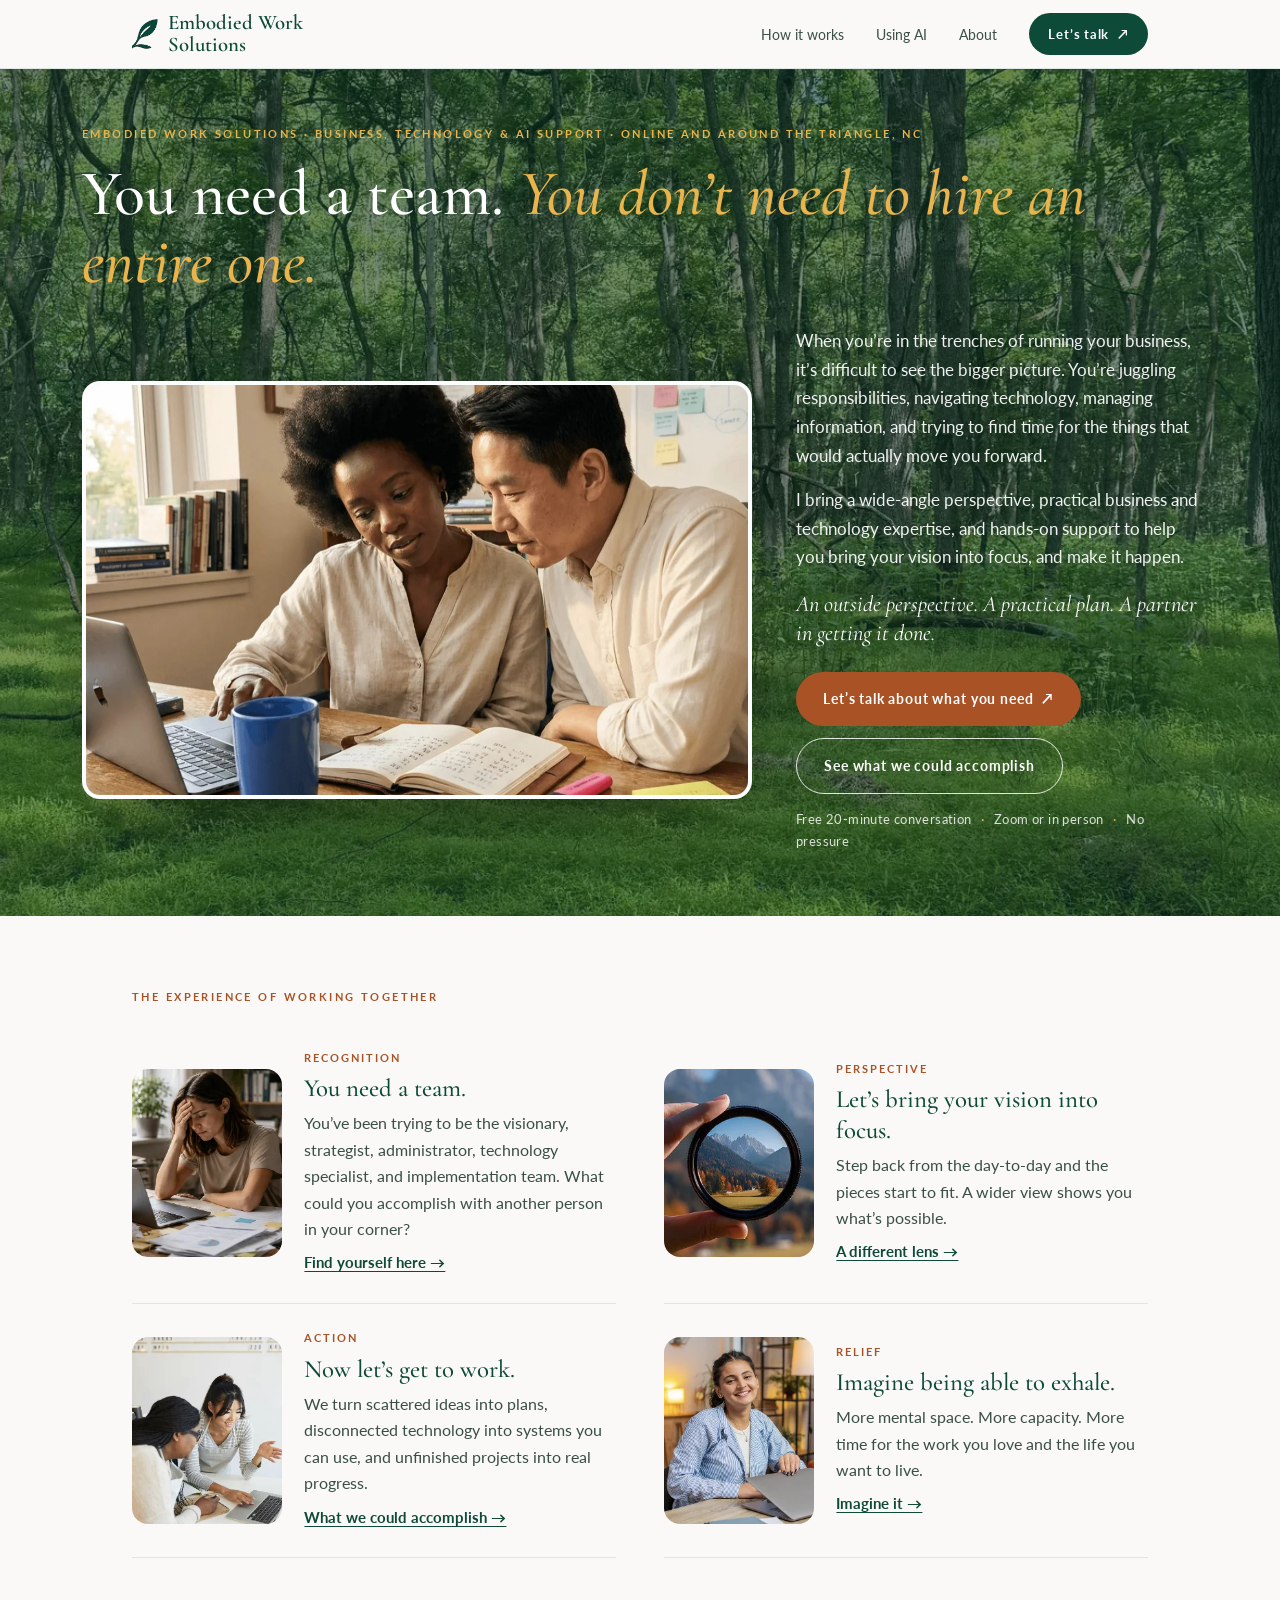
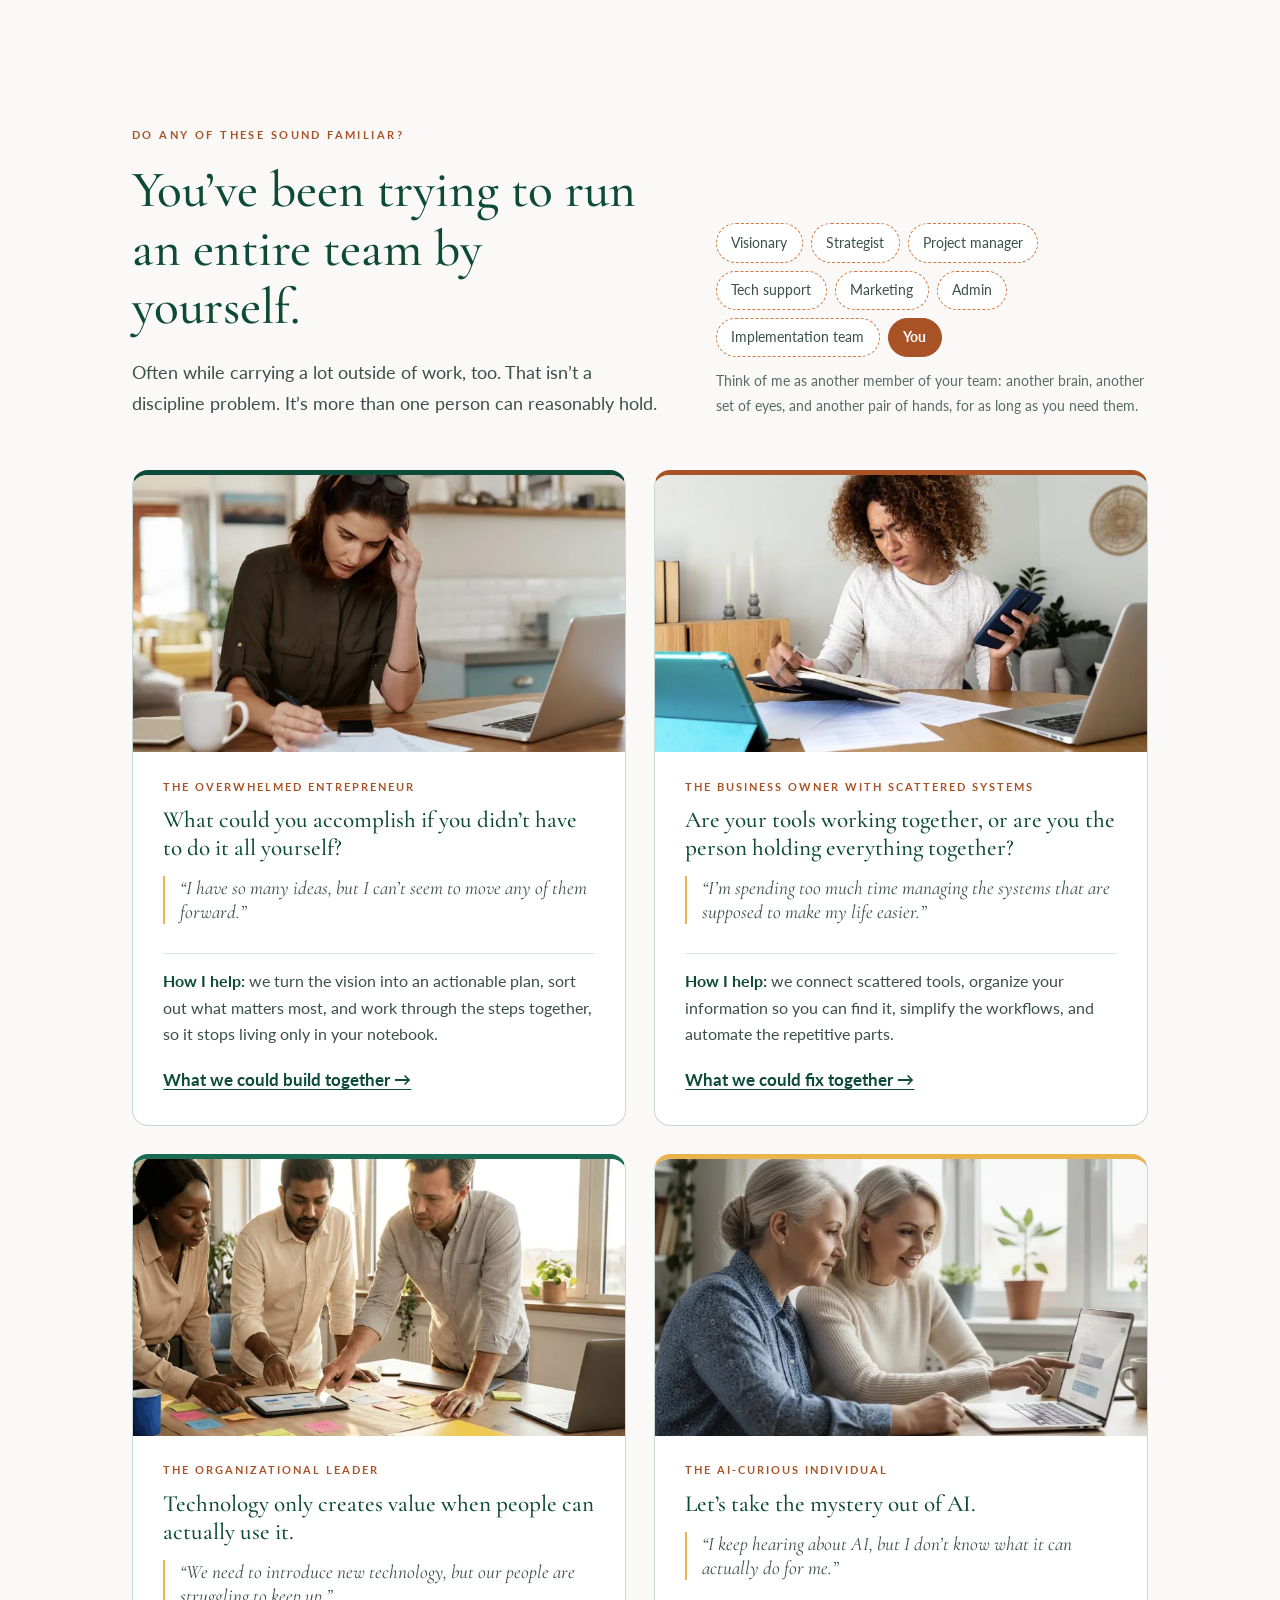
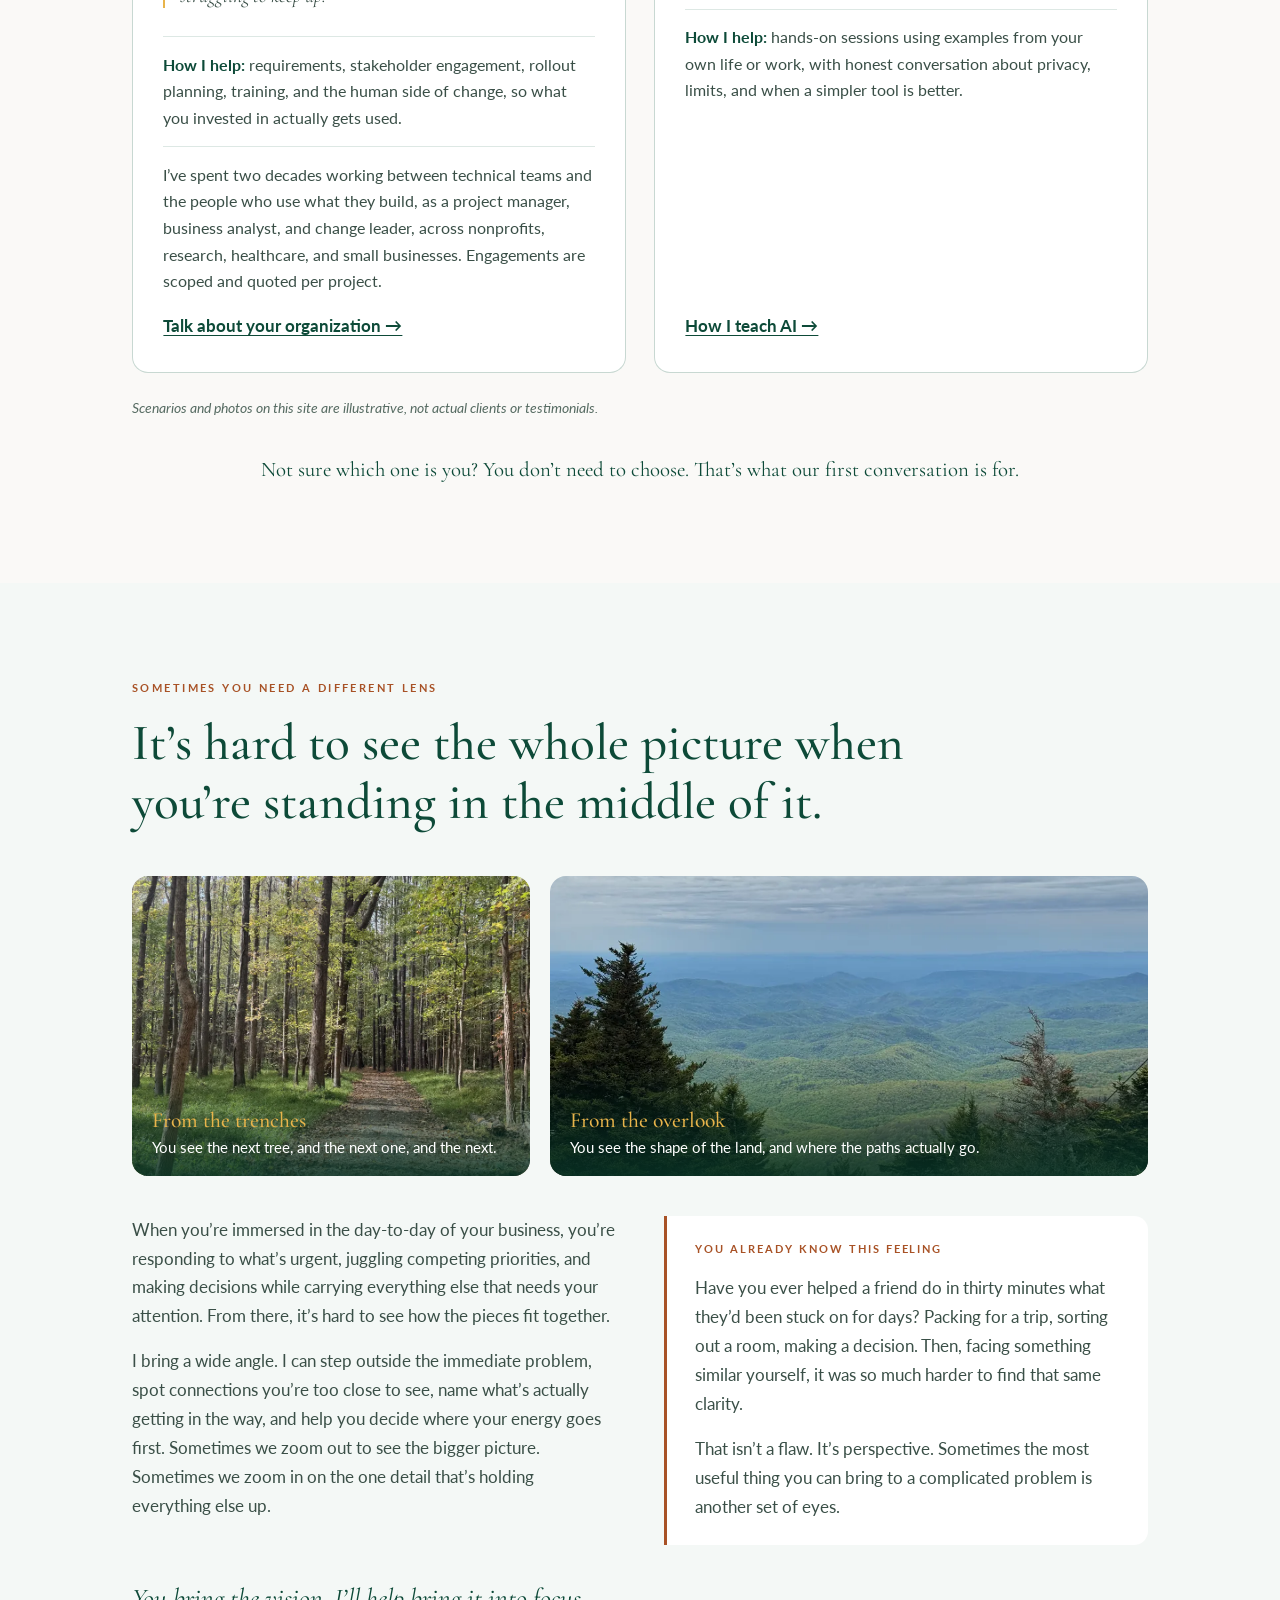
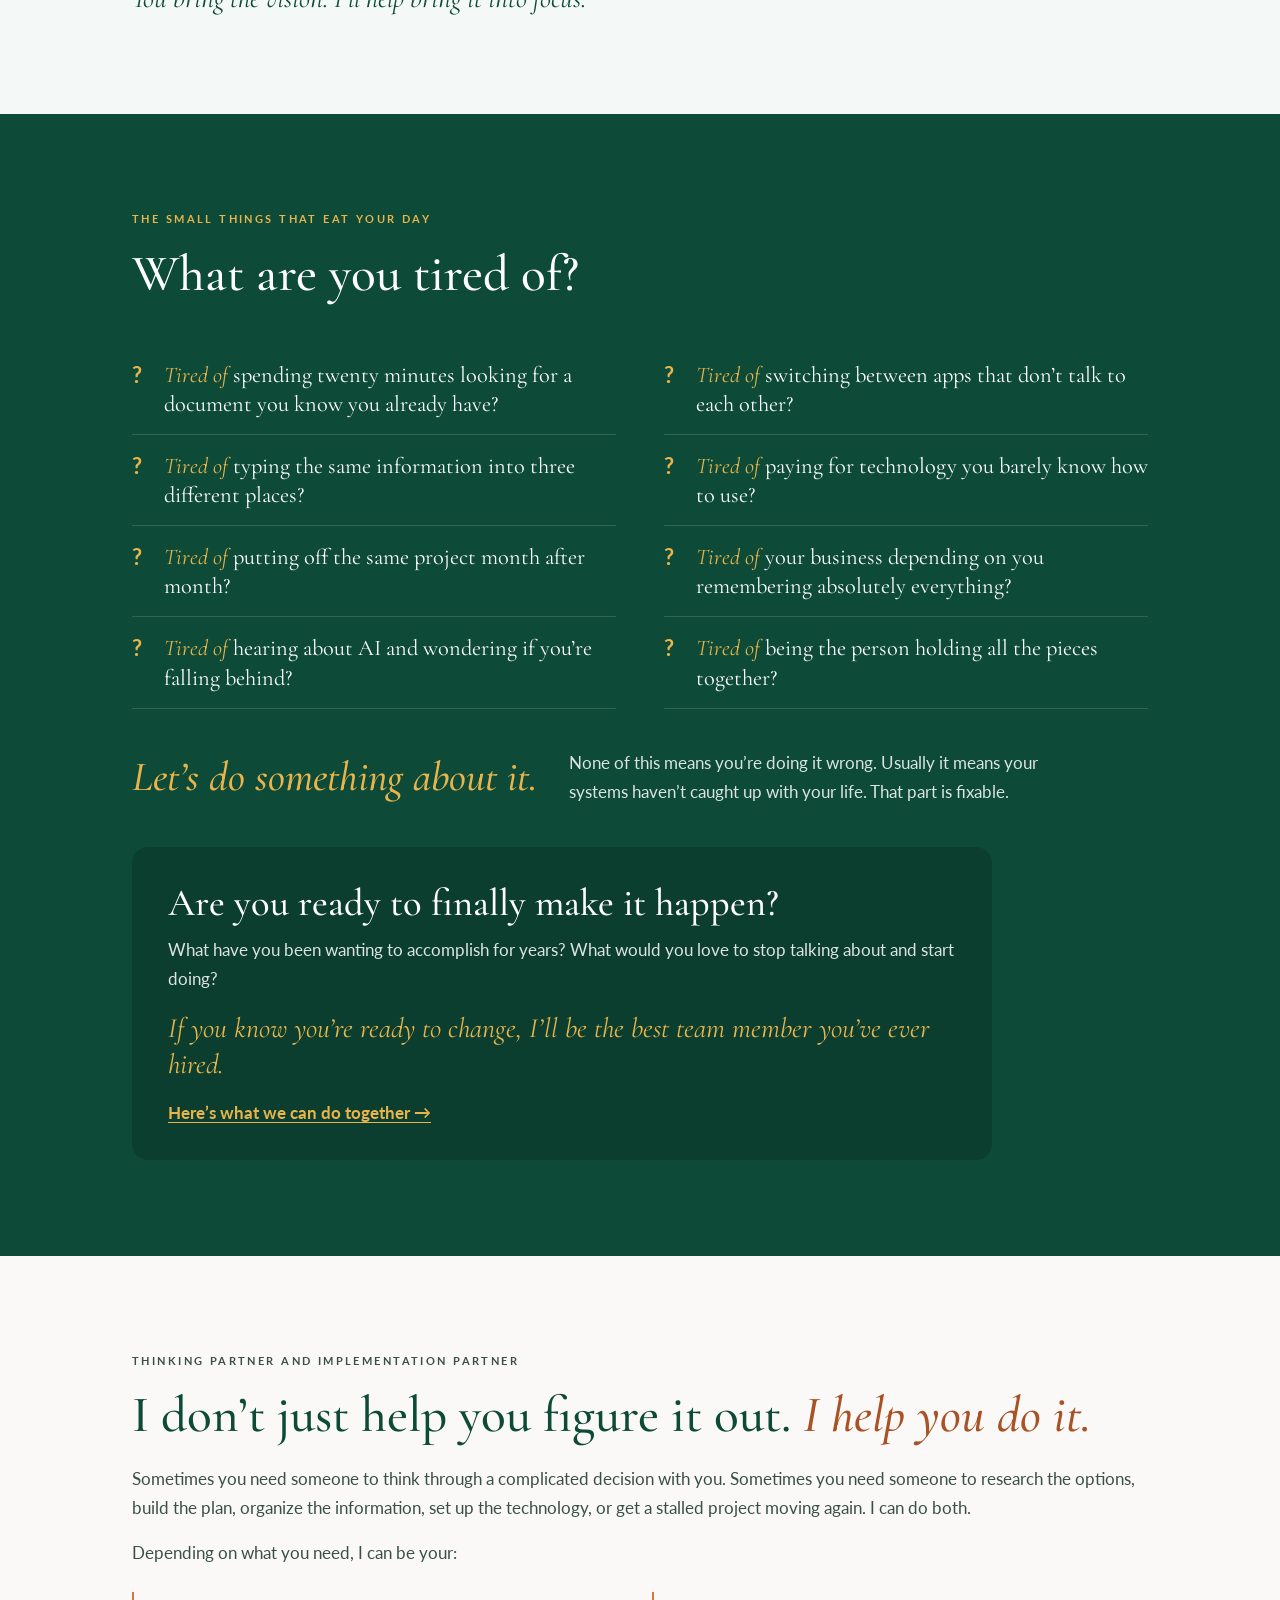
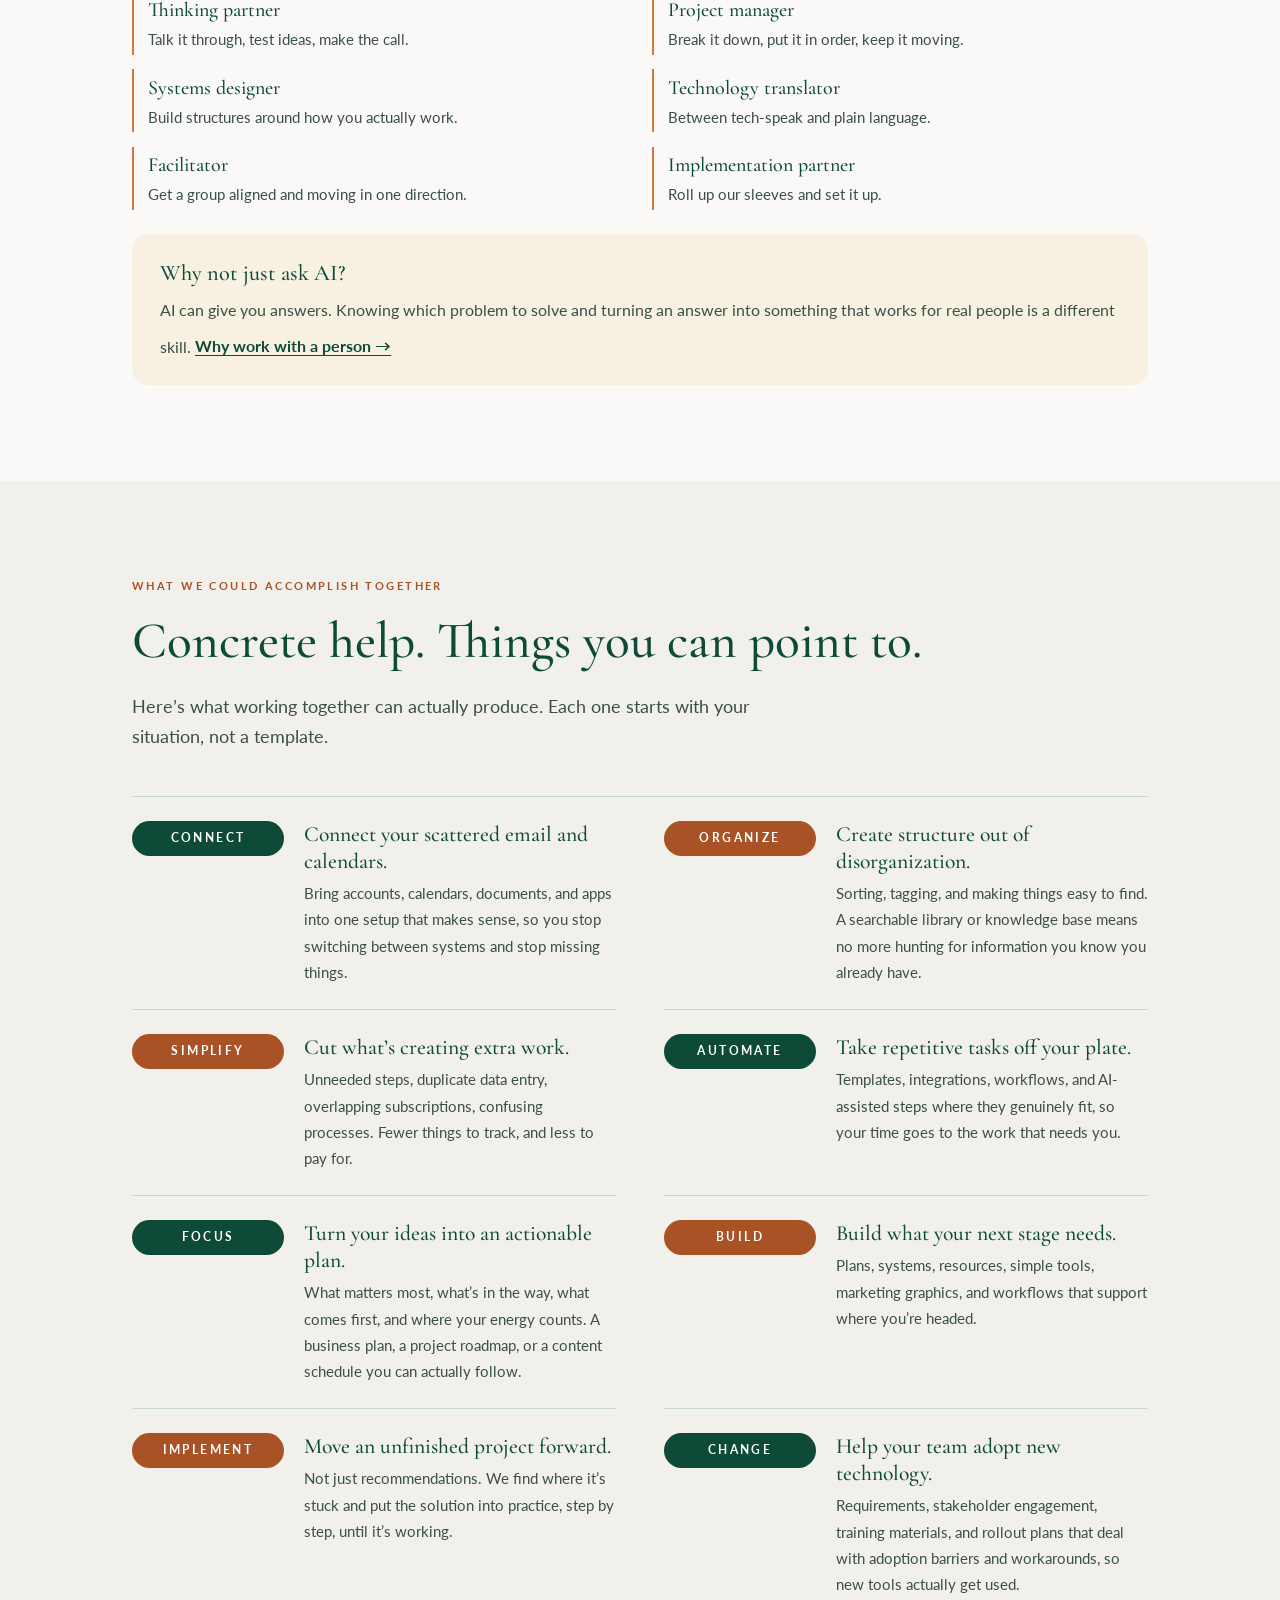
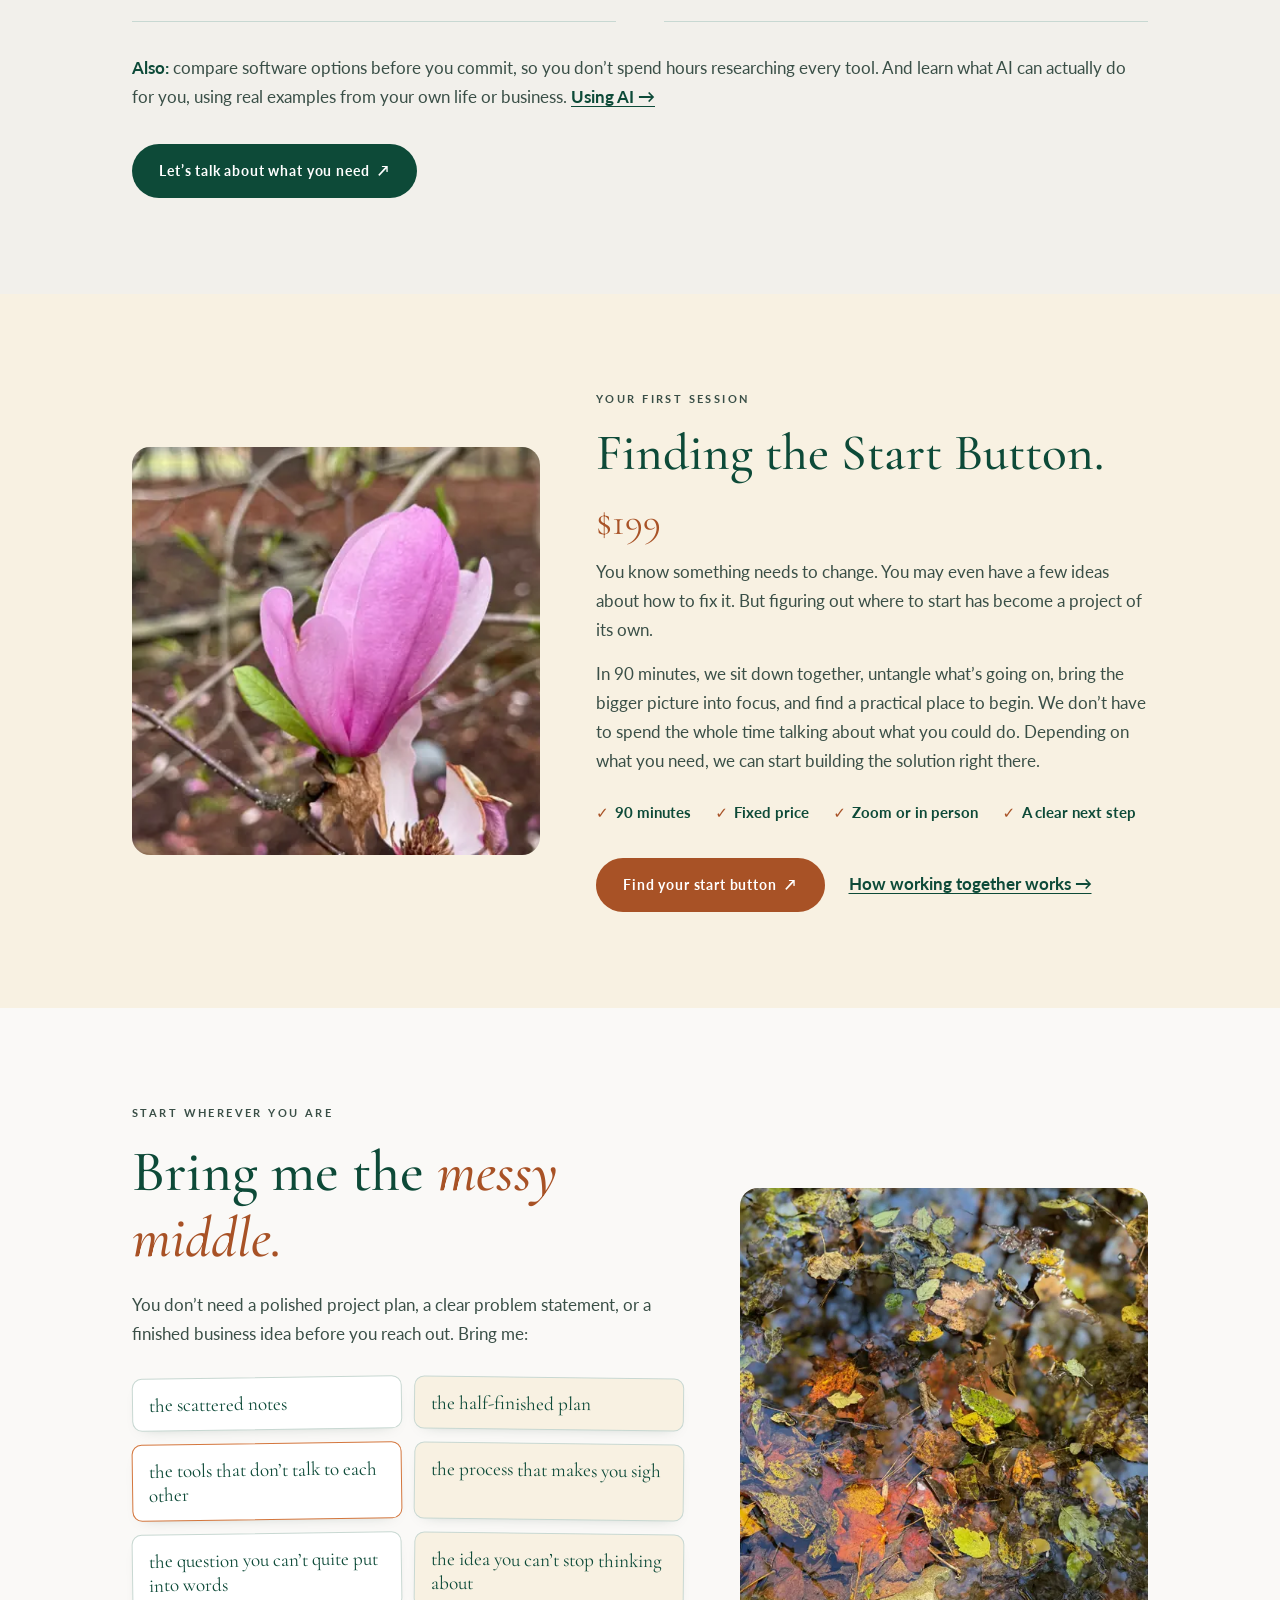
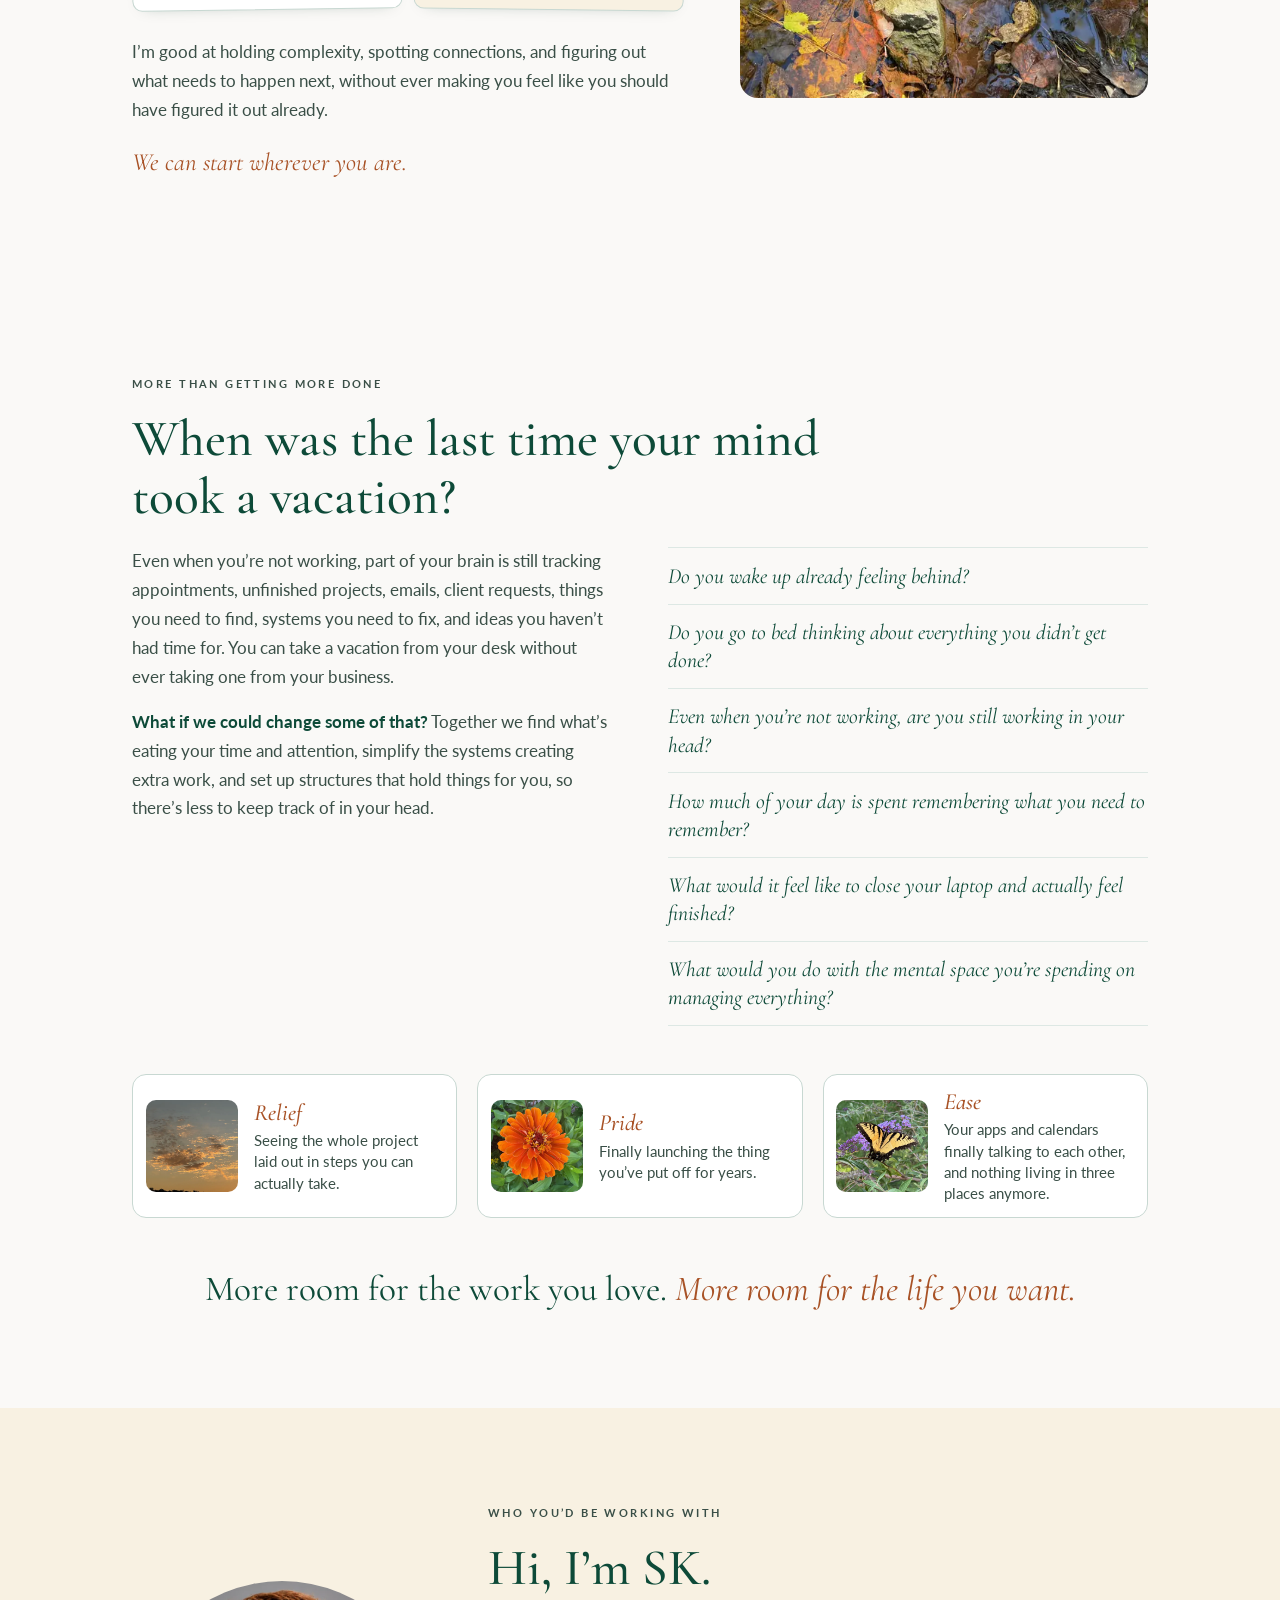
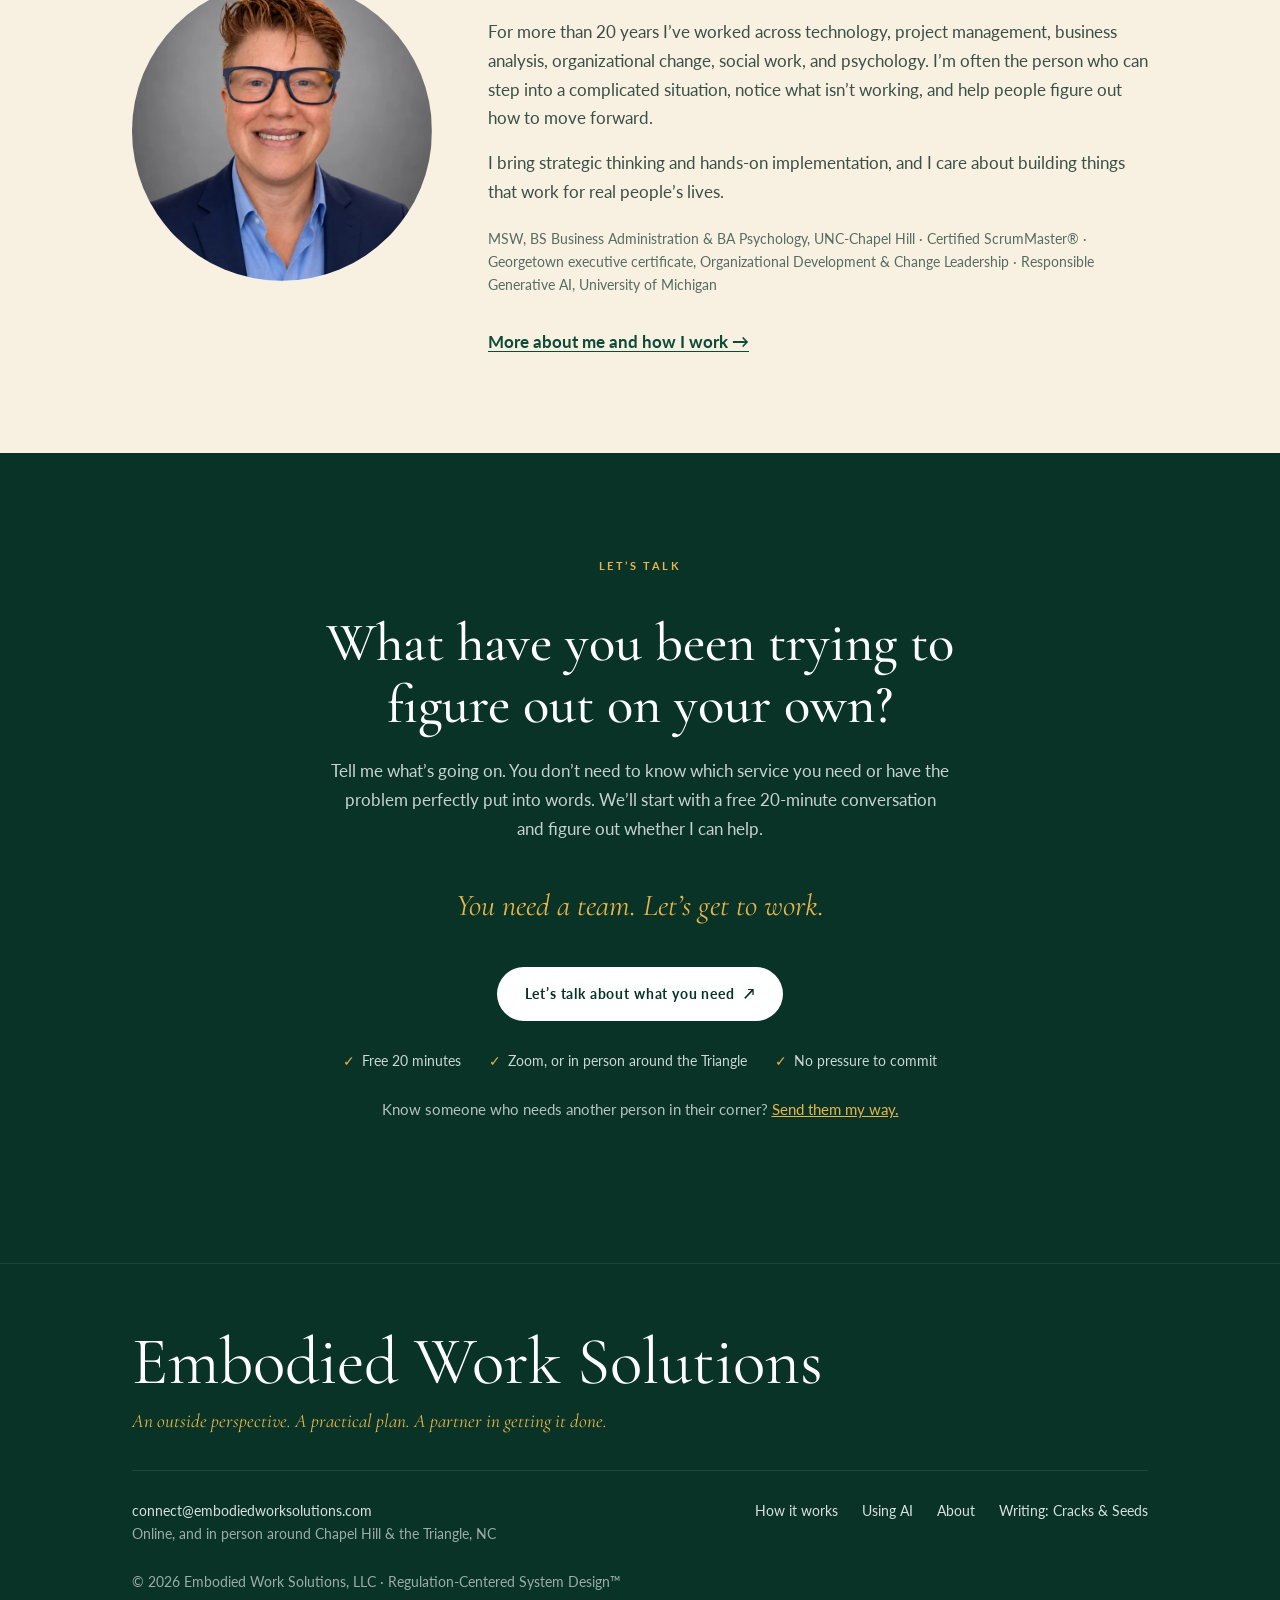
==== commit f43c82f8: "Fold How I can help back into the homepage; forest hero returns - help.html and offerings.html redir" ====
--- a/index.html
+++ b/index.html
@@ -388,7 +388,6 @@
   <div class="wrap">
     <a href="index.html" class="brand" aria-label="Embodied Work Solutions, home"><img src="assets/leaf.webp" alt="" width="96" height="109" /><span>Embodied Work<br>Solutions</span></a>
     <ul class="nav-links">
-      <li><a href="help.html">How I can help</a></li>
       <li><a href="how-it-works.html">How it works</a></li>
       <li><a href="ai.html">Using AI</a></li>
       <li><a href="about.html">About</a></li>
@@ -399,7 +398,6 @@
   <div class="mobile-menu" id="mobile-menu" hidden>
     <ul>
       <li><a href="index.html" aria-current="page">Home</a></li>
-      <li><a href="help.html">How I can help</a></li>
       <li><a href="how-it-works.html">How it works</a></li>
       <li><a href="ai.html">Using AI</a></li>
       <li><a href="about.html">About</a></li>
@@ -412,7 +410,7 @@
      Photo: assets/photos/hero-team-collaboration.webp
      REFERENCE IMAGE from SK's visual-inspiration page (credited there to elevify.com).
      License it or replace it with SK's own photo before going live. -->
-<header class="hero3" id="top">
+<header class="hero3 nature" id="top" style="background-image:linear-gradient(rgba(8,51,38,0.55),rgba(8,51,38,0.5)),url(assets/photos/header-home.webp)">
   <div class="wrap">
     <p class="eyebrow">Embodied Work Solutions · Business, technology &amp; AI support · Online and around the Triangle, NC</p>
     <h1>You need a team. <em>You don’t need to hire an entire one.</em></h1>
@@ -431,7 +429,7 @@
         <p class="promise">An outside perspective. A practical plan. A partner in getting it done.</p>
         <div class="actions">
           <a href="contact.html" class="btn warm">Let’s talk about what you need <span class="arrow">↗</span></a>
-          <a href="#accomplish" class="btn ghost">See what we could accomplish</a>
+          <a href="#accomplish" class="btn ghost light-ghost">See what we could accomplish</a>
         </div>
         <p class="micro"><span>Free 20-minute conversation</span><span>Zoom or in person</span><span>No pressure</span></p>
       </div>
@@ -485,7 +483,7 @@
       </div>
     </div>
 
-    <div class="pathways">
+    <div class="pathways" id="help">
       <article class="pathway" id="path-entrepreneur">
         <figure class="slot">
           <img src="assets/photos/entrepreneur-messy-middle.webp" onerror="ewsImg(this)" loading="lazy"
@@ -499,7 +497,7 @@
           <h3>What could you accomplish if you didn’t have to do it all yourself?</h3>
           <blockquote>“I have so many ideas, but I can’t seem to move any of them forward.”</blockquote>
           <p class="how"><strong>How I help:</strong> we turn the vision into an actionable plan, sort out what matters most, and work through the steps together, so it stops living only in your notebook.</p>
-          <a class="more" href="help.html#entrepreneurs">Turn your vision into a plan →</a>
+          <a class="more" href="#accomplish">What we could build together →</a>
         </div>
       </article>
 
@@ -516,7 +514,7 @@
           <h3>Are your tools working together, or are you the person holding everything together?</h3>
           <blockquote>“I’m spending too much time managing the systems that are supposed to make my life easier.”</blockquote>
           <p class="how"><strong>How I help:</strong> we connect scattered tools, organize your information so you can find it, simplify the workflows, and automate the repetitive parts.</p>
-          <a class="more" href="help.html#systems">Get your systems working together →</a>
+          <a class="more" href="#accomplish">What we could fix together →</a>
         </div>
       </article>
 
@@ -533,7 +531,8 @@
           <h3>Technology only creates value when people can actually use it.</h3>
           <blockquote>“We need to introduce new technology, but our people are struggling to keep up.”</blockquote>
           <p class="how"><strong>How I help:</strong> requirements, stakeholder engagement, rollout planning, training, and the human side of change, so what you invested in actually gets used.</p>
-          <a class="more" href="help.html#organizations">Bring your people along →</a>
+          <p class="how">I’ve spent two decades working between technical teams and the people who use what they build, as a project manager, business analyst, and change leader, across nonprofits, research, healthcare, and small businesses. Engagements are scoped and quoted per project.</p>
+          <a class="more" href="contact.html#reasons">Talk about your organization →</a>
         </div>
       </article>
 
@@ -551,7 +550,7 @@
           <h3>Let’s take the mystery out of AI.</h3>
           <blockquote>“I keep hearing about AI, but I don’t know what it can actually do for me.”</blockquote>
           <p class="how"><strong>How I help:</strong> hands-on sessions using examples from your own life or work, with honest conversation about privacy, limits, and when a simpler tool is better.</p>
-          <a class="more" href="help.html#ai">Take the mystery out of AI →</a>
+          <a class="more" href="ai.html">How I teach AI →</a>
         </div>
       </article>
     </div>
@@ -586,7 +585,7 @@
         <p>That isn’t a flaw. It’s perspective. Sometimes the most useful thing you can bring to a complicated problem is another set of eyes.</p>
       </div>
     </div>
-    <p class="serif-line">You bring the vision. I’ll help bring it into focus. Then we get to work.</p>
+    <p class="serif-line">You bring the vision. I’ll help bring it into focus.</p>
   </div>
 </section>
 
@@ -686,7 +685,7 @@
       <p>You know something needs to change. You may even have a few ideas about how to fix it. But figuring out where to start has become a project of its own.</p>
       <p>In 90 minutes, we sit down together, untangle what’s going on, bring the bigger picture into focus, and find a practical place to begin. We don’t have to spend the whole time talking about what you could do. Depending on what you need, we can start building the solution right there.</p>
       <ul class="facts"><li>90 minutes</li><li>Fixed price</li><li>Zoom or in person</li><li>A clear next step</li></ul>
-      <div class="btn-row"><a href="contact.html" class="btn warm">Find your start button <span class="arrow">↗</span></a></div>
+      <div class="btn-row"><a href="contact.html" class="btn warm">Find your start button <span class="arrow">↗</span></a><a class="more" href="how-it-works.html">How working together works →</a></div>
     </div>
   </div>
 </section>
@@ -716,21 +715,6 @@
         alt="Two people at a table covered with notebooks and sticky notes, sorting ideas into a plan"
         width="1200" height="1500" />
     </figure>
-  </div>
-</section>
-
-<!-- I · HOW WORKING TOGETHER WORKS -->
-<section class="process" id="how">
-  <div class="wrap">
-    <p class="eyebrow">How working together works</p>
-    <h2>Simple, and built for action.</h2>
-    <div class="steps">
-      <div class="step"><p class="label">01</p><h3>Tell me what’s going on.</h3><p>A free 20-minute conversation about where you’re stuck.</p></div>
-      <div class="step"><p class="label">02</p><h3>Bring the bigger picture into focus.</h3><p>We find the relationships, bottlenecks, and possibilities, then agree on outcomes, scope, and cost.</p></div>
-      <div class="step"><p class="label">03</p><h3>Get to work.</h3><p>Make decisions, build the plan, set up the technology, organize the information, move the project forward.</p></div>
-      <div class="step"><p class="label">04</p><h3>Check what’s working.</h3><p>We adjust as we learn, aiming for real progress rather than following a plan that isn’t serving you.</p></div>
-    </div>
-    <p class="ownership"><strong>You stay in charge.</strong> Your goals, decisions, and projects stay yours. I bring perspective, structure, and hands-on help. <a class="more" href="how-it-works.html">Details, pricing, and FAQ →</a></p>
   </div>
 </section>
 
@@ -798,7 +782,7 @@
     <div class="foot-row">
       <span><a href="mailto:connect@embodiedworksolutions.com">connect@embodiedworksolutions.com</a><br>Online, and in person around Chapel Hill &amp; the Triangle, NC</span>
       <div class="foot-links">
-        <a href="help.html">How I can help</a><a href="how-it-works.html">How it works</a><a href="ai.html">Using AI</a><a href="about.html">About</a>
+        <a href="how-it-works.html">How it works</a><a href="ai.html">Using AI</a><a href="about.html">About</a>
         <a href="https://cracksandseeds.substack.com/" target="_blank" rel="noopener">Writing: Cracks &amp; Seeds</a>
       </div>
       <span>© 2026 Embodied Work Solutions, LLC · Regulation-Centered System Design™</span>
--- a/assets/ews.css
+++ b/assets/ews.css
@@ -363,3 +363,18 @@
 .tired .ready-inline p { color: rgba(255,255,255,.86); }
 .tired .ready-inline .pledge { font-family: var(--serif); font-style: italic; font-size: clamp(1.4rem, 2.4vw, 1.75rem); color: var(--honey); line-height: 1.3; margin-top: 1rem; }
 .tired .ready-inline a.more { display: inline-block; margin-top: 1rem; }
+
+/* Home hero on the green forest (header-home.webp), people photo framed in it */
+.hero3.nature { background-size: cover; background-position: center; color: #fff; }
+.hero3.nature .eyebrow { color: var(--honey); }
+.hero3.nature h1 { color: #fff; }
+.hero3.nature h1 em { color: var(--honey); }
+.hero3.nature .lede { color: rgba(255,255,255,.93); }
+.hero3.nature .promise { color: #fff; }
+.hero3.nature .micro { color: rgba(255,255,255,.82); }
+.hero3.nature .micro span + span::before { color: var(--honey); }
+.hero3.nature .btn.light-ghost { color: #fff; border-color: rgba(255,255,255,.85); }
+.hero3.nature .btn.light-ghost:hover { background: rgba(255,255,255,.12); }
+.hero3.nature .slot img { border: 4px solid rgba(255,255,255,.9); box-shadow: 0 24px 60px -20px rgba(0,0,0,.55); }
+.hero3.nature .slot .credit { color: rgba(255,255,255,.8); }
+.startbtn .btn-row a.more { margin-left: .5rem; }
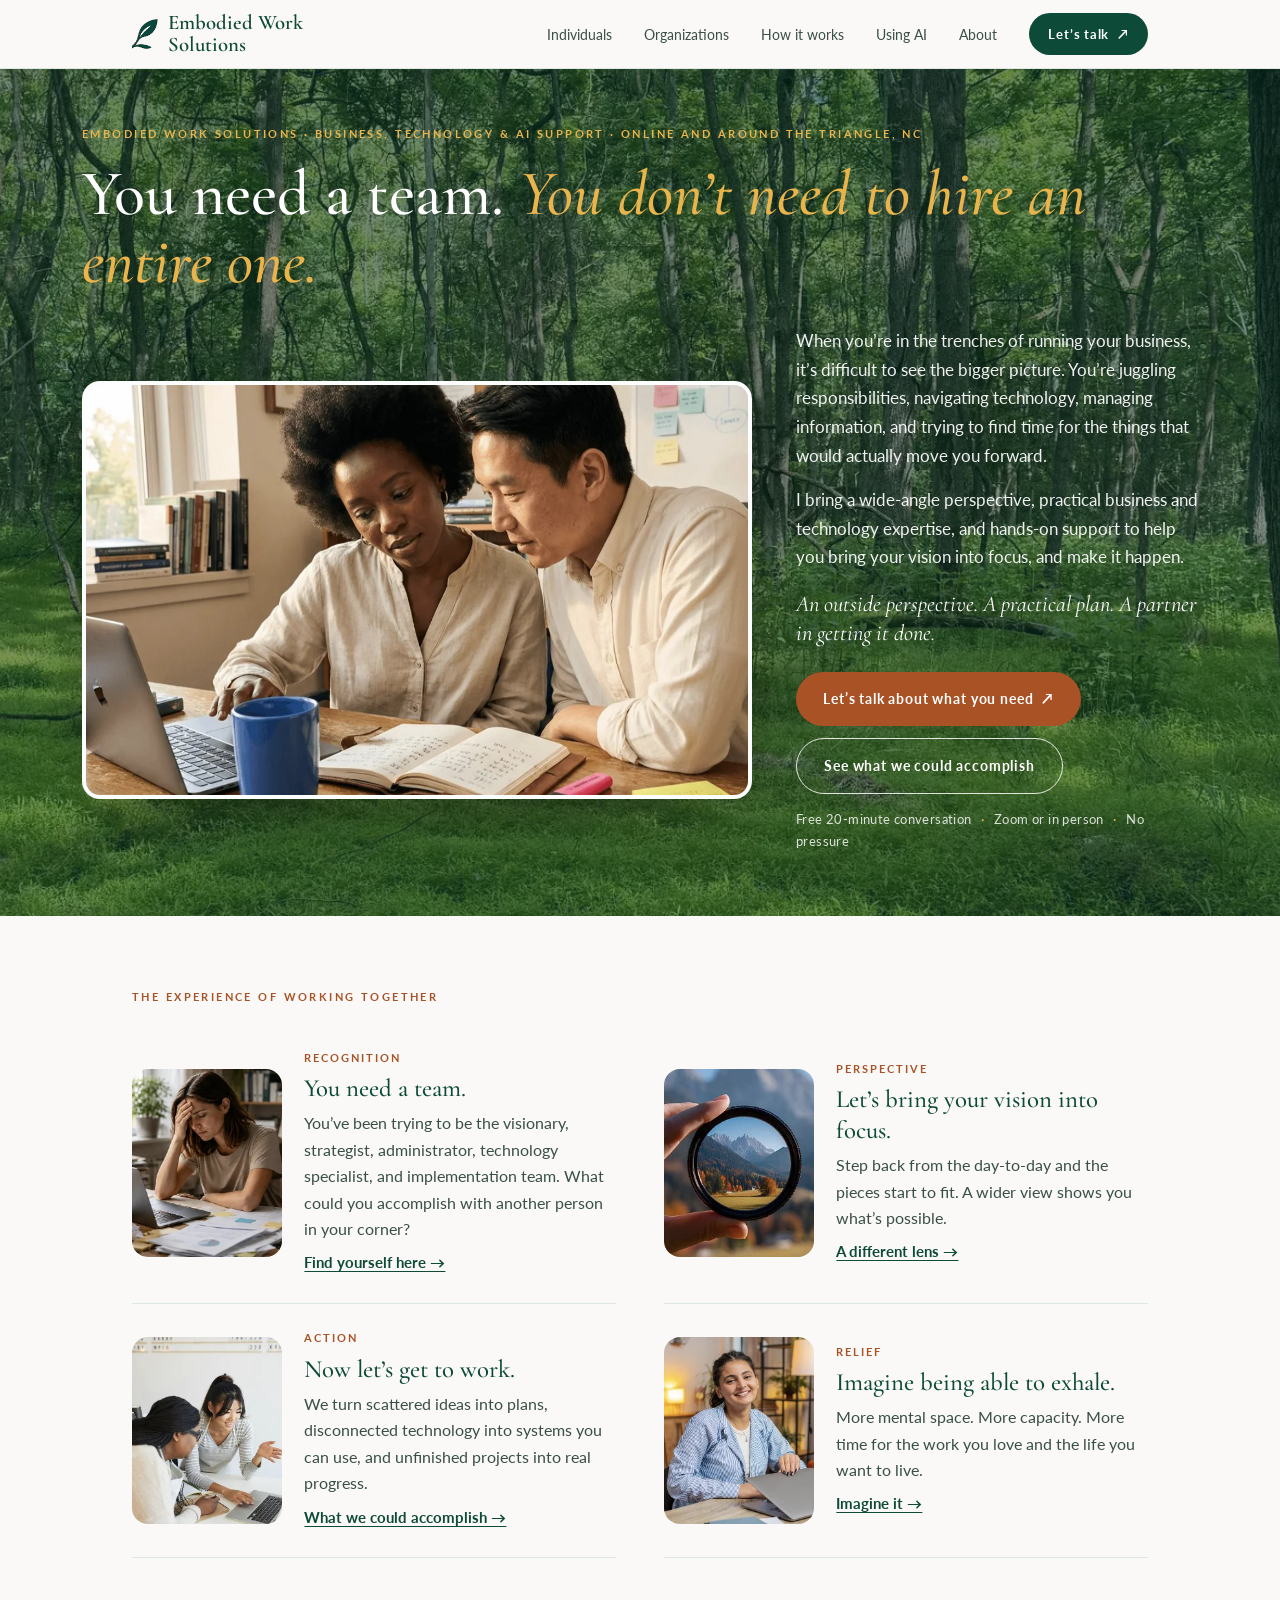
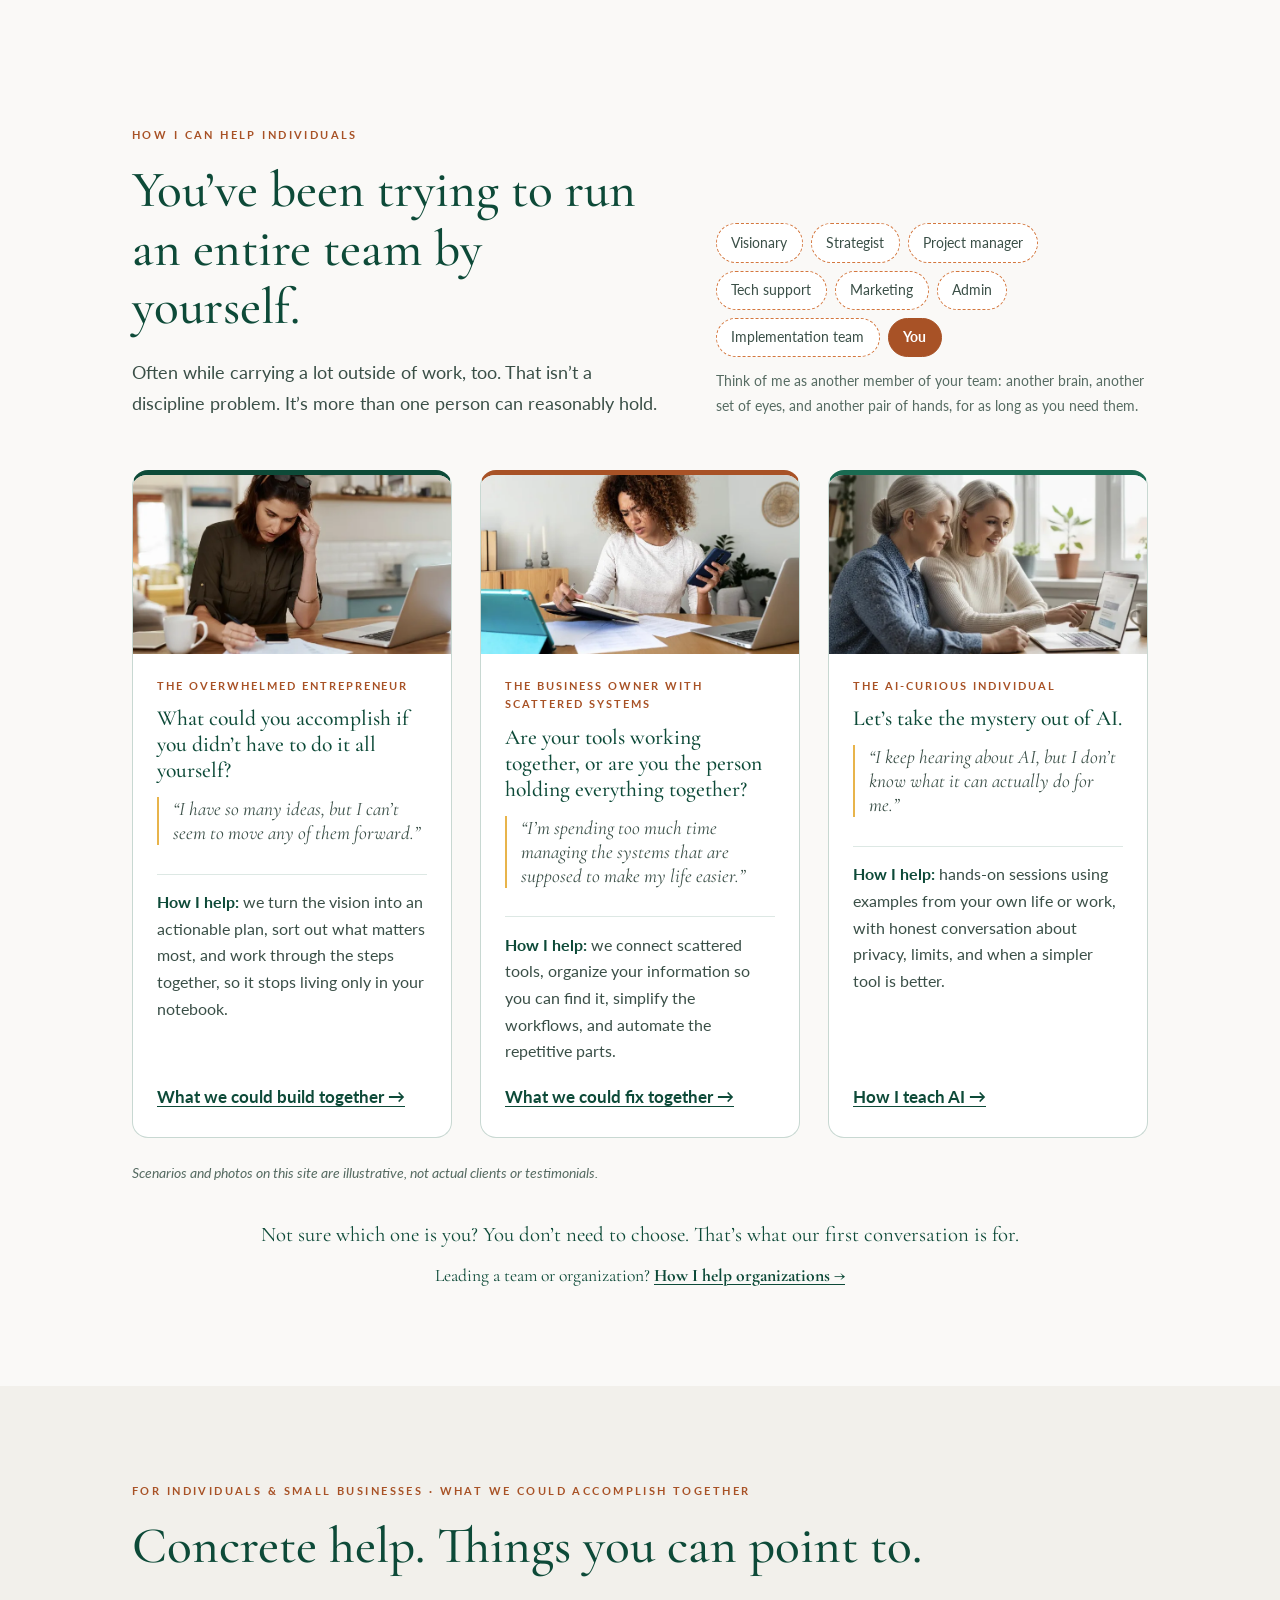
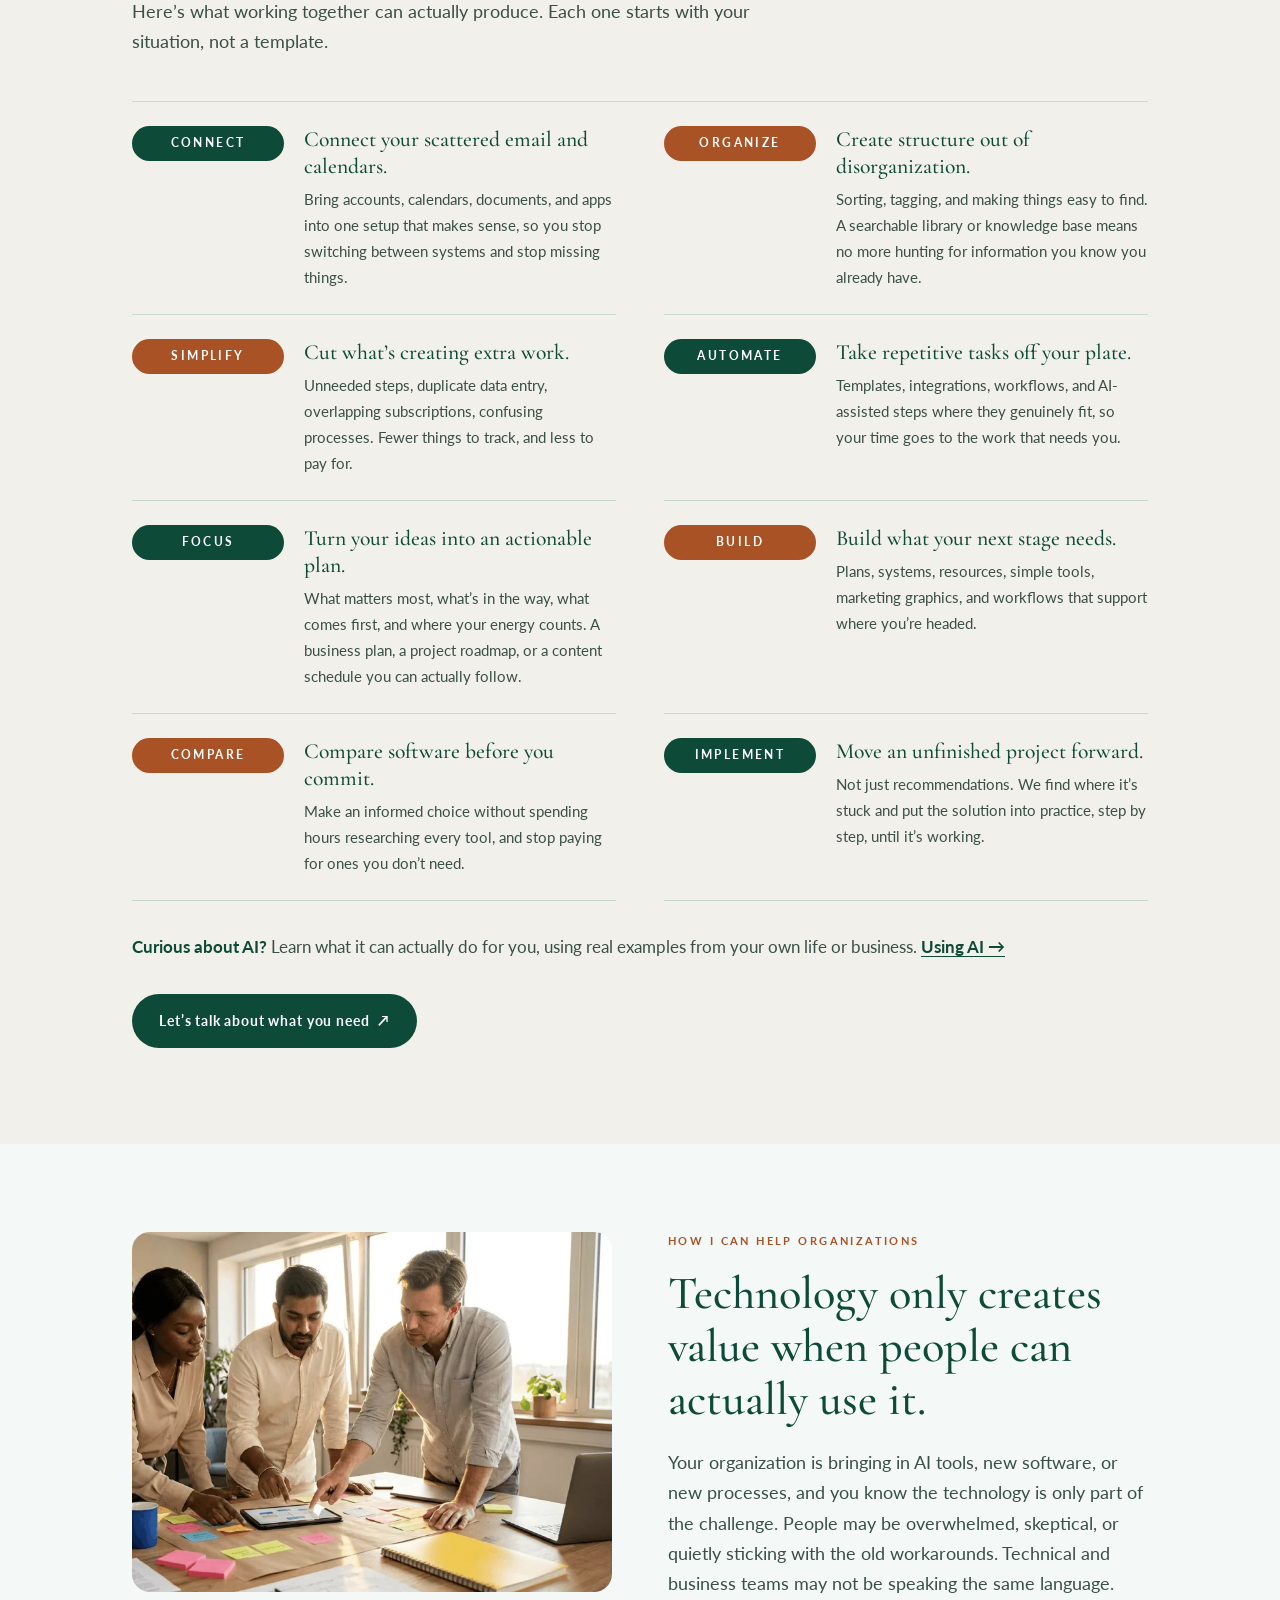
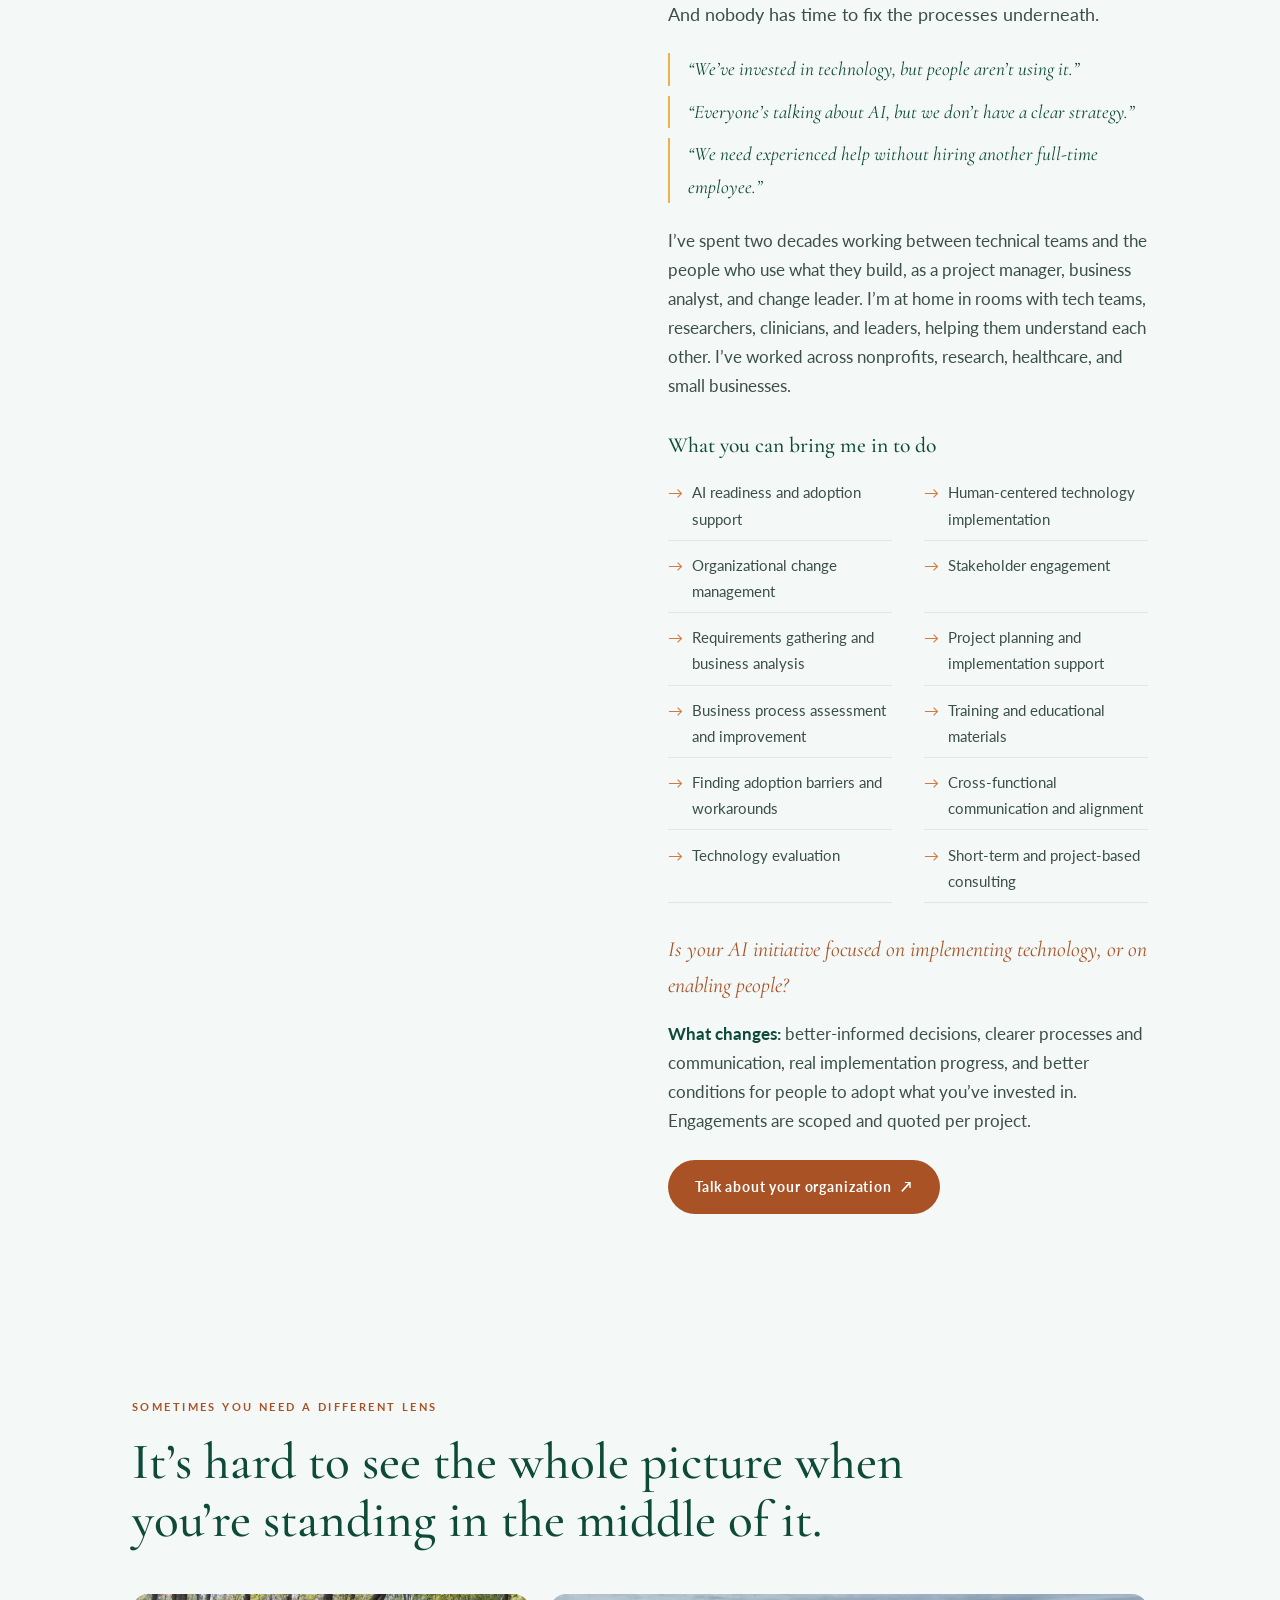
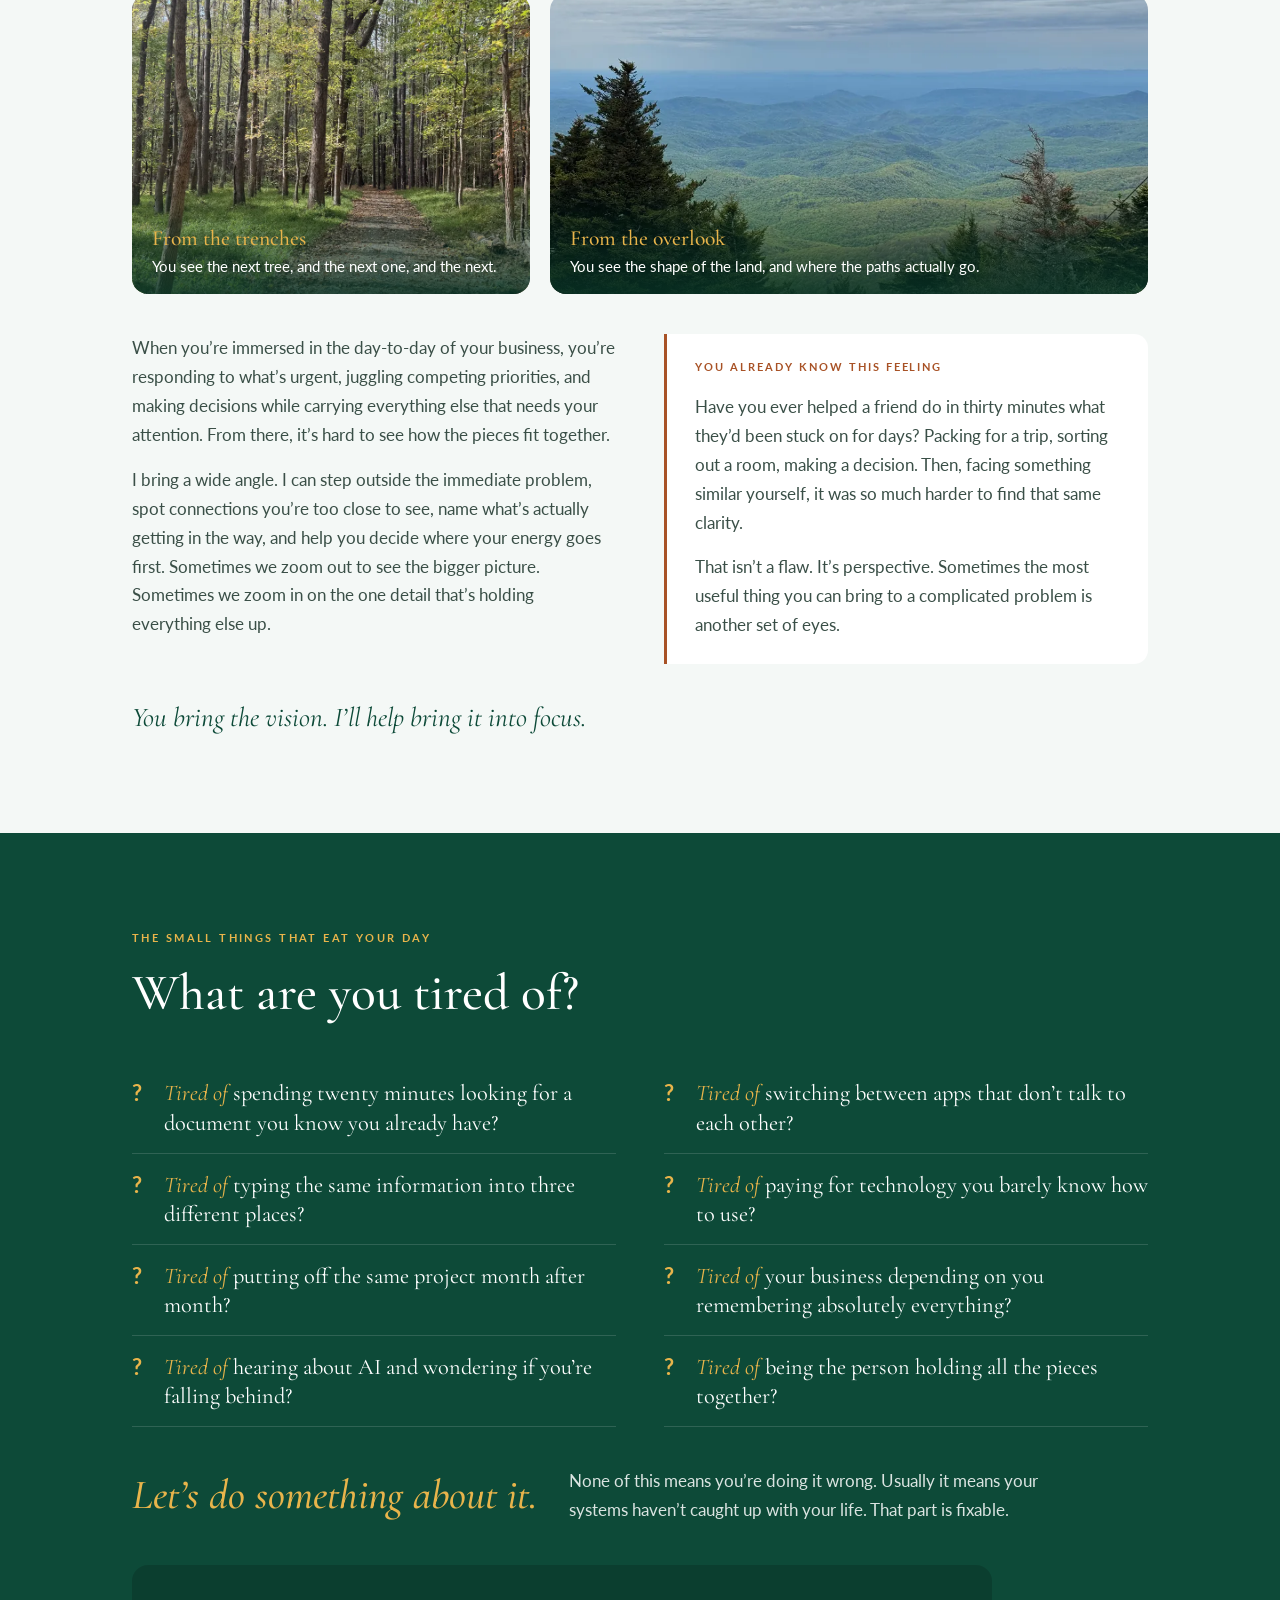
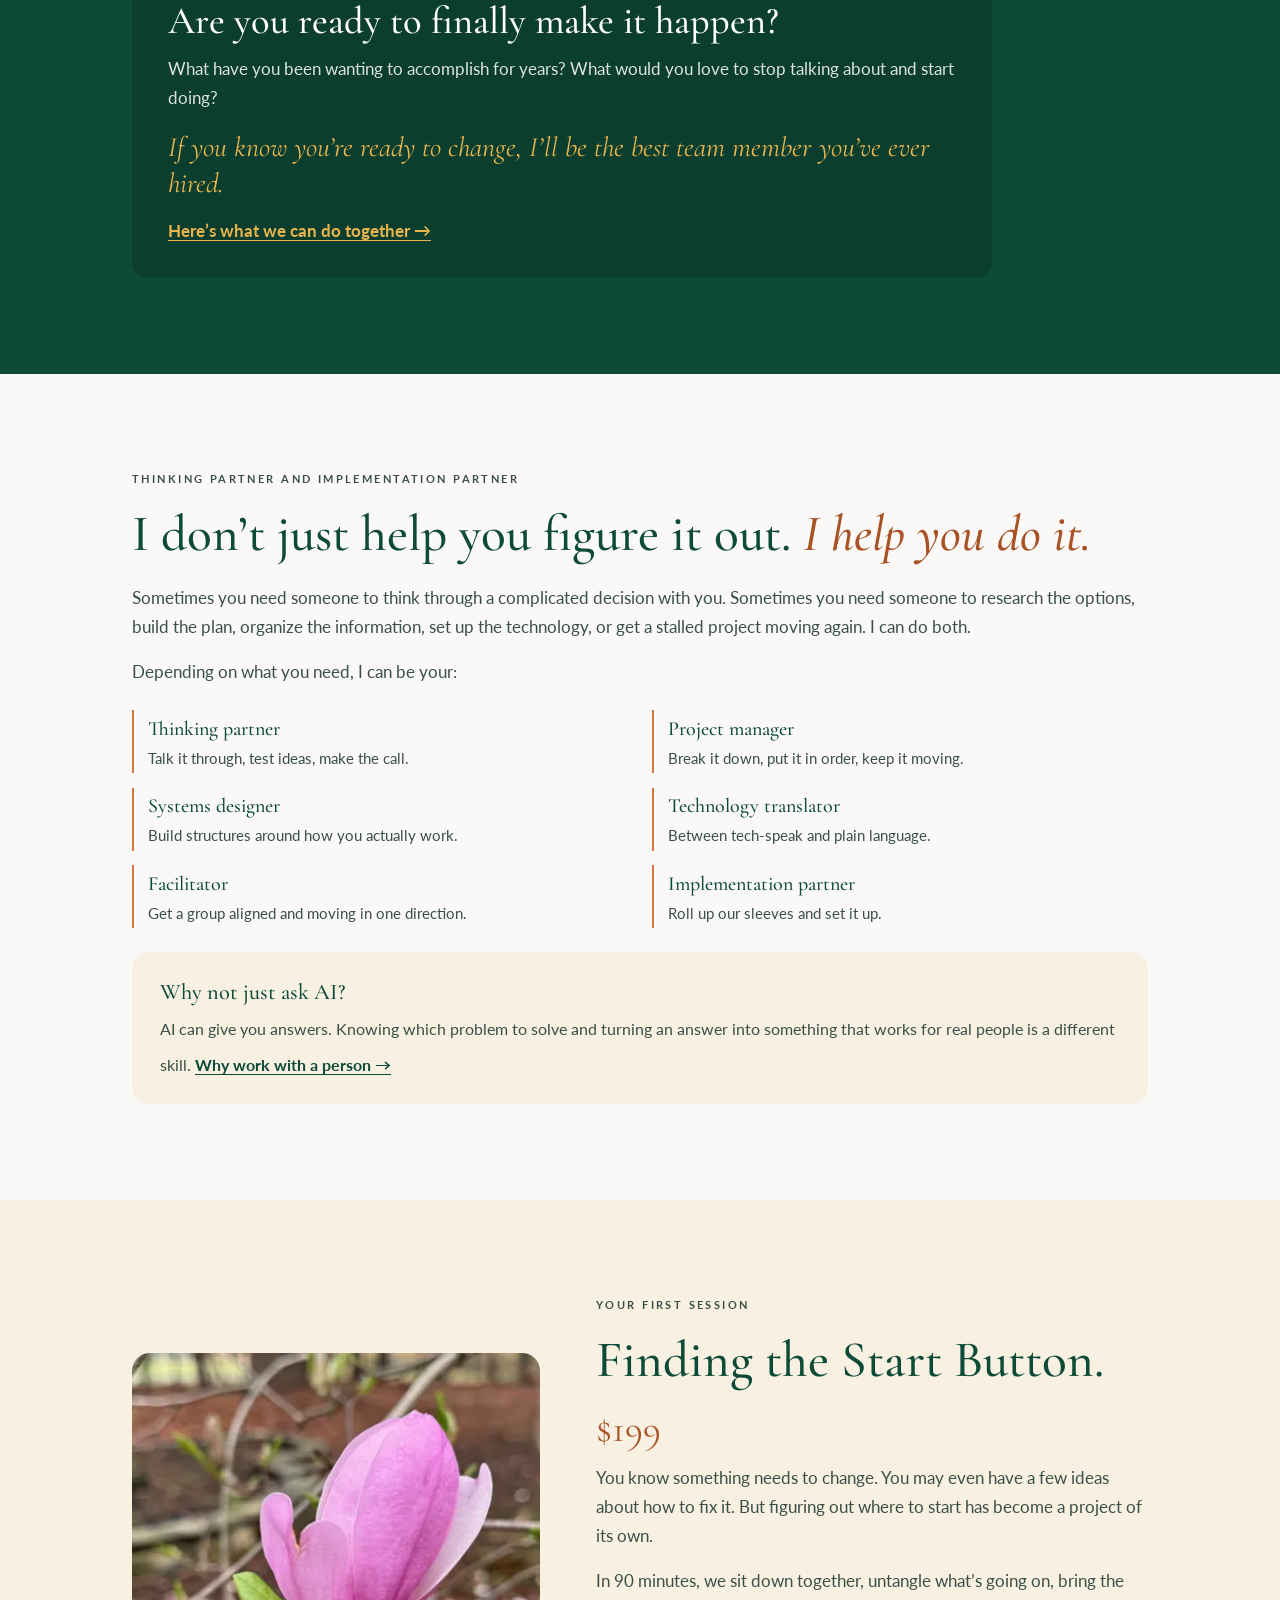
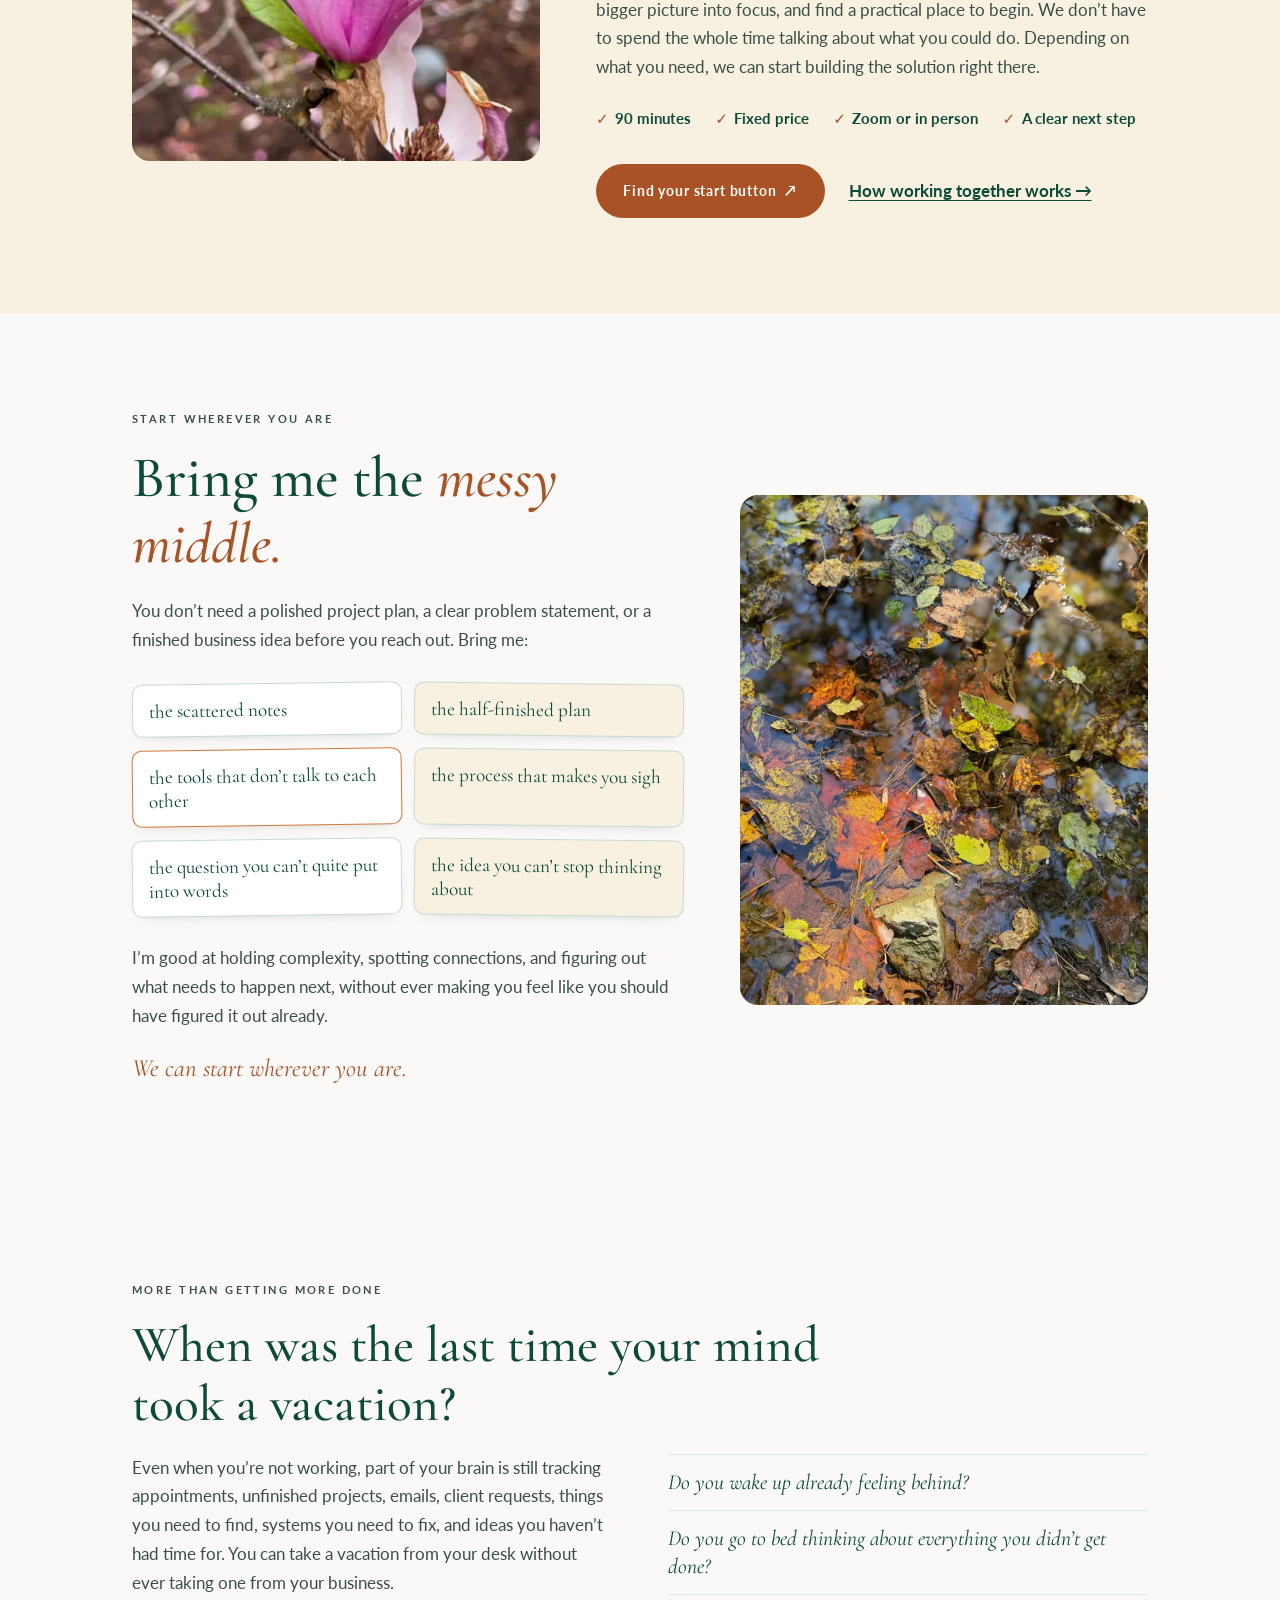
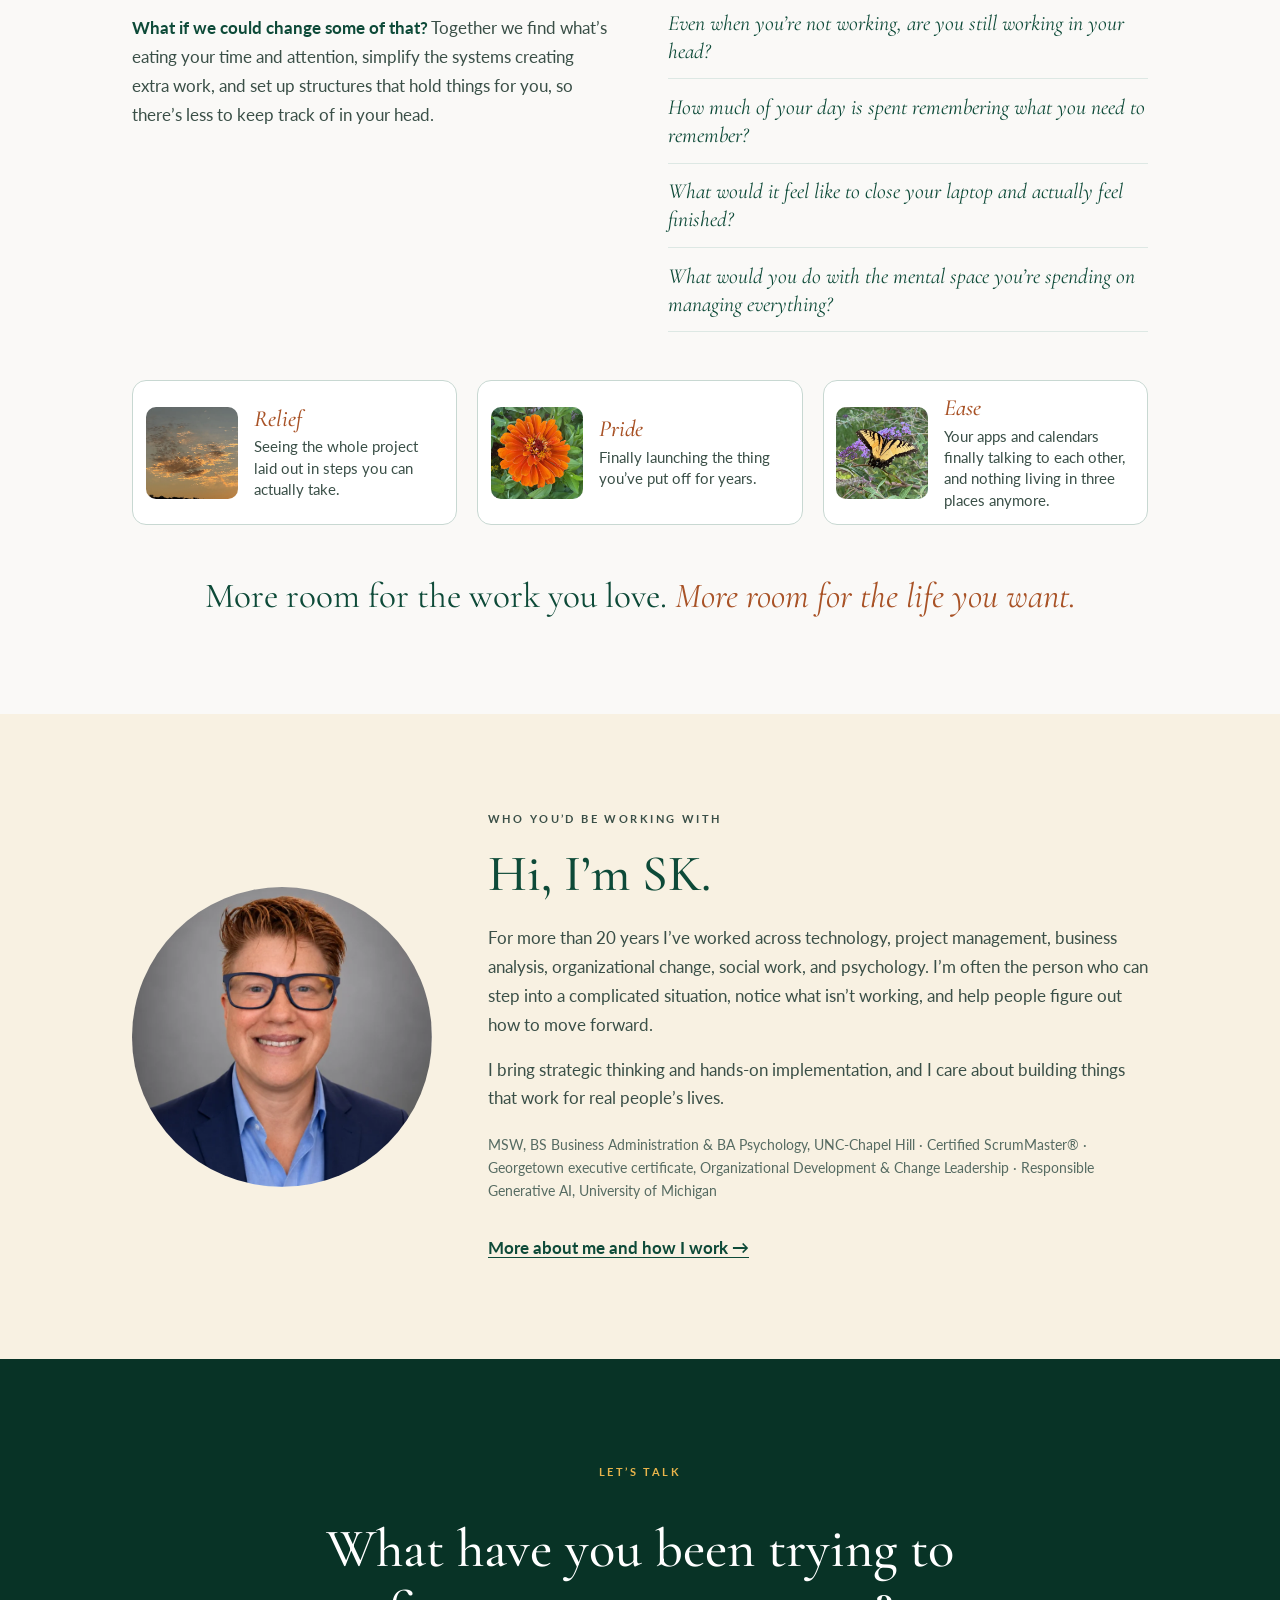
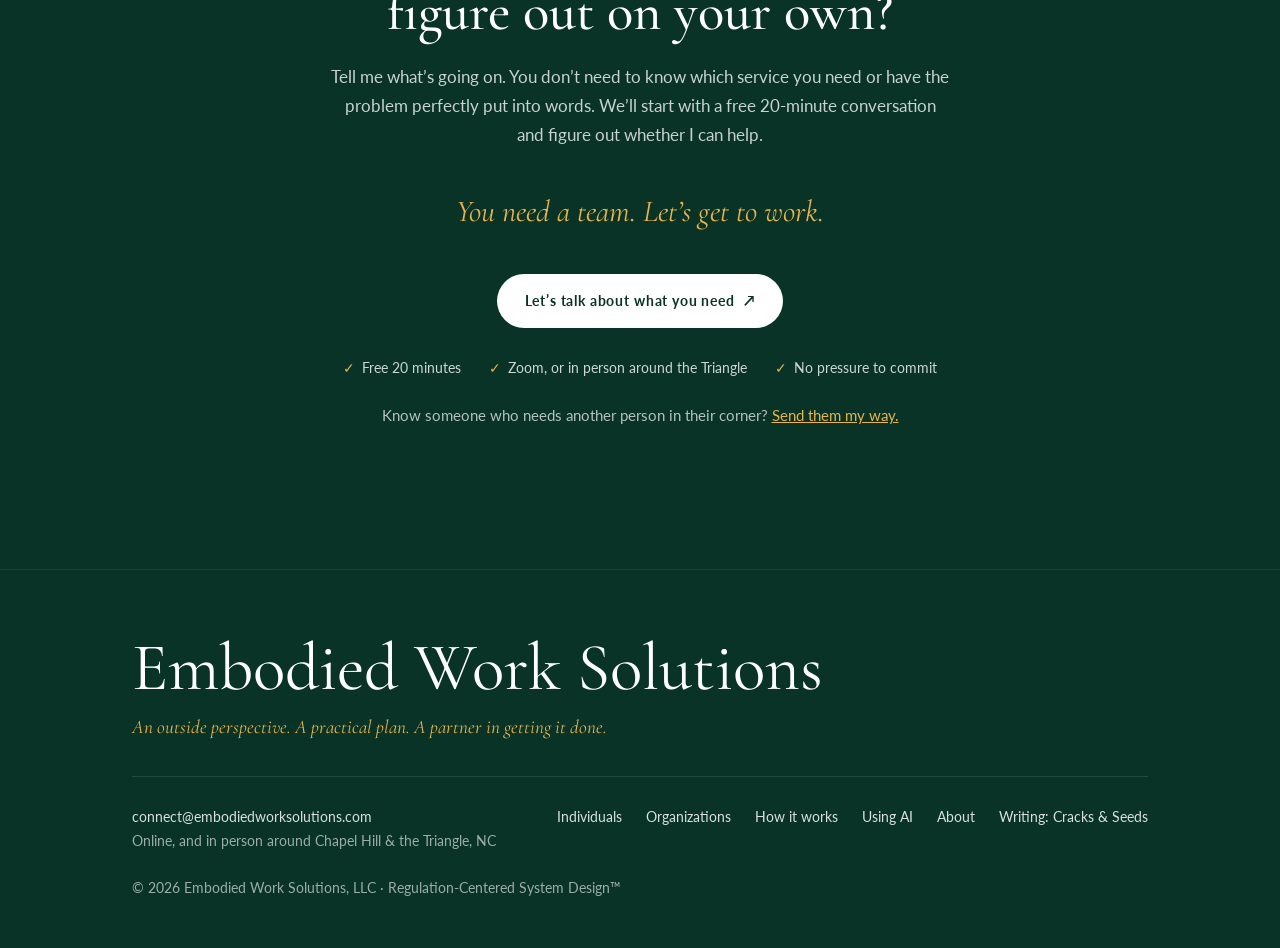
==== commit 9e5e4c78: "Home: "How I can help individuals" and "How I can help organizations" - Individuals: team intro, thr" ====
--- a/index.html
+++ b/index.html
@@ -388,6 +388,8 @@
   <div class="wrap">
     <a href="index.html" class="brand" aria-label="Embodied Work Solutions, home"><img src="assets/leaf.webp" alt="" width="96" height="109" /><span>Embodied Work<br>Solutions</span></a>
     <ul class="nav-links">
+      <li><a href="index.html#who">Individuals</a></li>
+      <li><a href="index.html#organizations">Organizations</a></li>
       <li><a href="how-it-works.html">How it works</a></li>
       <li><a href="ai.html">Using AI</a></li>
       <li><a href="about.html">About</a></li>
@@ -398,6 +400,8 @@
   <div class="mobile-menu" id="mobile-menu" hidden>
     <ul>
       <li><a href="index.html" aria-current="page">Home</a></li>
+      <li><a href="index.html#who">Individuals</a></li>
+      <li><a href="index.html#organizations">Organizations</a></li>
       <li><a href="how-it-works.html">How it works</a></li>
       <li><a href="ai.html">Using AI</a></li>
       <li><a href="about.html">About</a></li>
@@ -471,7 +475,7 @@
   <div class="wrap">
     <div class="intro">
       <div>
-        <p class="eyebrow">Do any of these sound familiar?</p>
+        <p class="eyebrow">How I can help individuals</p>
         <h2>You’ve been trying to run an entire team by yourself.</h2>
         <p class="lede">Often while carrying a lot outside of work, too. That isn’t a discipline problem. It’s more than one person can reasonably hold.</p>
       </div>
@@ -483,7 +487,7 @@
       </div>
     </div>
 
-    <div class="pathways" id="help">
+    <div class="pathways three" id="help">
       <article class="pathway" id="path-entrepreneur">
         <figure class="slot">
           <img src="assets/photos/entrepreneur-messy-middle.webp" onerror="ewsImg(this)" loading="lazy"
@@ -515,24 +519,6 @@
           <blockquote>“I’m spending too much time managing the systems that are supposed to make my life easier.”</blockquote>
           <p class="how"><strong>How I help:</strong> we connect scattered tools, organize your information so you can find it, simplify the workflows, and automate the repetitive parts.</p>
           <a class="more" href="#accomplish">What we could fix together →</a>
-        </div>
-      </article>
-
-      <article class="pathway" id="path-org">
-        <figure class="slot">
-          <img src="assets/photos/organizational-change-team.webp" onerror="ewsImg(this)" loading="lazy"
-            data-fallback="assets/photos/ai.webp"
-            data-fallback-alt="Two bees working side by side on a glowing sunflower"
-            alt="Three colleagues standing around a table covered in sticky notes and a tablet, mapping out a process together"
-            width="1200" height="675" />
-        </figure>
-        <div class="pbody">
-          <p class="who">The organizational leader</p>
-          <h3>Technology only creates value when people can actually use it.</h3>
-          <blockquote>“We need to introduce new technology, but our people are struggling to keep up.”</blockquote>
-          <p class="how"><strong>How I help:</strong> requirements, stakeholder engagement, rollout planning, training, and the human side of change, so what you invested in actually gets used.</p>
-          <p class="how">I’ve spent two decades working between technical teams and the people who use what they build, as a project manager, business analyst, and change leader, across nonprofits, research, healthcare, and small businesses. Engagements are scoped and quoted per project.</p>
-          <a class="more" href="contact.html#reasons">Talk about your organization →</a>
         </div>
       </article>
 
@@ -556,6 +542,70 @@
     </div>
     <p class="illustrative">Scenarios and photos on this site are illustrative, not actual clients or testimonials.</p>
     <p class="note">Not sure which one is you? You don’t need to choose. That’s what our first conversation is for.</p>
+    <p class="note" style="margin-top:.5rem;font-size:1.1rem">Leading a team or organization? <a class="more" href="#organizations">How I help organizations →</a></p>
+  </div>
+</section>
+
+<!-- F · WHAT WE COULD ACCOMPLISH TOGETHER -->
+<section class="accomplish" id="accomplish">
+  <div class="wrap">
+    <p class="eyebrow">For individuals &amp; small businesses · What we could accomplish together</p>
+    <h2>Concrete help. Things you can point to.</h2>
+    <p class="lede">Here’s what working together can actually produce. Each one starts with your situation, not a template.</p>
+    <div class="verbs">
+      <div class="verb"><span class="v">CONNECT</span><div><h3>Connect your scattered email and calendars.</h3><p>Bring accounts, calendars, documents, and apps into one setup that makes sense, so you stop switching between systems and stop missing things.</p></div></div>
+      <div class="verb"><span class="v">ORGANIZE</span><div><h3>Create structure out of disorganization.</h3><p>Sorting, tagging, and making things easy to find. A searchable library or knowledge base means no more hunting for information you know you already have.</p></div></div>
+      <div class="verb"><span class="v">SIMPLIFY</span><div><h3>Cut what’s creating extra work.</h3><p>Unneeded steps, duplicate data entry, overlapping subscriptions, confusing processes. Fewer things to track, and less to pay for.</p></div></div>
+      <div class="verb"><span class="v">AUTOMATE</span><div><h3>Take repetitive tasks off your plate.</h3><p>Templates, integrations, workflows, and AI-assisted steps where they genuinely fit, so your time goes to the work that needs you.</p></div></div>
+      <div class="verb"><span class="v">FOCUS</span><div><h3>Turn your ideas into an actionable plan.</h3><p>What matters most, what’s in the way, what comes first, and where your energy counts. A business plan, a project roadmap, or a content schedule you can actually follow.</p></div></div>
+      <div class="verb"><span class="v">BUILD</span><div><h3>Build what your next stage needs.</h3><p>Plans, systems, resources, simple tools, marketing graphics, and workflows that support where you’re headed.</p></div></div>
+      <div class="verb"><span class="v">COMPARE</span><div><h3>Compare software before you commit.</h3><p>Make an informed choice without spending hours researching every tool, and stop paying for ones you don’t need.</p></div></div>
+      <div class="verb"><span class="v">IMPLEMENT</span><div><h3>Move an unfinished project forward.</h3><p>Not just recommendations. We find where it’s stuck and put the solution into practice, step by step, until it’s working.</p></div></div>
+    </div>
+    <p class="also"><strong>Curious about AI?</strong> Learn what it can actually do for you, using real examples from your own life or business. <a class="more" href="ai.html">Using AI →</a></p>
+    <div class="btn-row"><a href="contact.html" class="btn">Let’s talk about what you need <span class="arrow">↗</span></a></div>
+  </div>
+</section>
+
+<!-- HOW I CAN HELP ORGANIZATIONS -->
+<section class="client org-help" id="organizations">
+  <div class="wrap cols has-slot">
+    <figure class="slot">
+      <img src="assets/photos/organizational-change-team.webp" onerror="ewsImg(this)" loading="lazy"
+        data-fallback="assets/photos/help-ageing-better.webp"
+        data-fallback-alt="A woman with short white hair and a lanyard points at a computer screen while a colleague leans in, the two of them working something out together"
+        alt="Three colleagues standing around a table covered in sticky notes and a tablet, mapping out a process together"
+        width="740" height="551" />
+    </figure>
+    <div>
+      <p class="eyebrow">How I can help organizations</p>
+      <h2>Technology only creates value when people can actually use it.</h2>
+      <p class="lede">Your organization is bringing in AI tools, new software, or new processes, and you know the technology is only part of the challenge. People may be overwhelmed, skeptical, or quietly sticking with the old workarounds. Technical and business teams may not be speaking the same language. And nobody has time to fix the processes underneath.</p>
+      <ul class="thinking" aria-label="What you might be thinking">
+        <li>“We’ve invested in technology, but people aren’t using it.”</li>
+        <li>“Everyone’s talking about AI, but we don’t have a clear strategy.”</li>
+        <li>“We need experienced help without hiring another full-time employee.”</li>
+      </ul>
+      <p style="margin-top:1.5rem;color:var(--text-mid)">I’ve spent two decades working between technical teams and the people who use what they build, as a project manager, business analyst, and change leader. I’m at home in rooms with tech teams, researchers, clinicians, and leaders, helping them understand each other. I’ve worked across nonprofits, research, healthcare, and small businesses.</p>
+      <h3>What you can bring me in to do</h3>
+      <ul class="hire">
+        <li>AI readiness and adoption support</li>
+        <li>Human-centered technology implementation</li>
+        <li>Organizational change management</li>
+        <li>Stakeholder engagement</li>
+        <li>Requirements gathering and business analysis</li>
+        <li>Project planning and implementation support</li>
+        <li>Business process assessment and improvement</li>
+        <li>Training and educational materials</li>
+        <li>Finding adoption barriers and workarounds</li>
+        <li>Cross-functional communication and alignment</li>
+        <li>Technology evaluation</li>
+        <li>Short-term and project-based consulting</li>
+      </ul>
+      <p class="ask">Is your AI initiative focused on implementing technology, or on enabling people?</p>
+      <p class="outcome"><strong>What changes:</strong> better-informed decisions, clearer processes and communication, real implementation progress, and better conditions for people to adopt what you’ve invested in. Engagements are scoped and quoted per project.</p>
+      <a href="contact.html#reasons" class="btn warm">Talk about your organization <span class="arrow">↗</span></a>
+    </div>
   </div>
 </section>
 
@@ -647,27 +697,6 @@
   </div>
 </section>
 
-<!-- F · WHAT WE COULD ACCOMPLISH TOGETHER -->
-<section class="accomplish" id="accomplish">
-  <div class="wrap">
-    <p class="eyebrow">What we could accomplish together</p>
-    <h2>Concrete help. Things you can point to.</h2>
-    <p class="lede">Here’s what working together can actually produce. Each one starts with your situation, not a template.</p>
-    <div class="verbs">
-      <div class="verb"><span class="v">CONNECT</span><div><h3>Connect your scattered email and calendars.</h3><p>Bring accounts, calendars, documents, and apps into one setup that makes sense, so you stop switching between systems and stop missing things.</p></div></div>
-      <div class="verb"><span class="v">ORGANIZE</span><div><h3>Create structure out of disorganization.</h3><p>Sorting, tagging, and making things easy to find. A searchable library or knowledge base means no more hunting for information you know you already have.</p></div></div>
-      <div class="verb"><span class="v">SIMPLIFY</span><div><h3>Cut what’s creating extra work.</h3><p>Unneeded steps, duplicate data entry, overlapping subscriptions, confusing processes. Fewer things to track, and less to pay for.</p></div></div>
-      <div class="verb"><span class="v">AUTOMATE</span><div><h3>Take repetitive tasks off your plate.</h3><p>Templates, integrations, workflows, and AI-assisted steps where they genuinely fit, so your time goes to the work that needs you.</p></div></div>
-      <div class="verb"><span class="v">FOCUS</span><div><h3>Turn your ideas into an actionable plan.</h3><p>What matters most, what’s in the way, what comes first, and where your energy counts. A business plan, a project roadmap, or a content schedule you can actually follow.</p></div></div>
-      <div class="verb"><span class="v">BUILD</span><div><h3>Build what your next stage needs.</h3><p>Plans, systems, resources, simple tools, marketing graphics, and workflows that support where you’re headed.</p></div></div>
-      <div class="verb"><span class="v">IMPLEMENT</span><div><h3>Move an unfinished project forward.</h3><p>Not just recommendations. We find where it’s stuck and put the solution into practice, step by step, until it’s working.</p></div></div>
-      <div class="verb"><span class="v">CHANGE</span><div><h3>Help your team adopt new technology.</h3><p>Requirements, stakeholder engagement, training materials, and rollout plans that deal with adoption barriers and workarounds, so new tools actually get used.</p></div></div>
-    </div>
-    <p class="also"><strong>Also:</strong> compare software options before you commit, so you don’t spend hours researching every tool. And learn what AI can actually do for you, using real examples from your own life or business. <a class="more" href="ai.html">Using AI →</a></p>
-    <div class="btn-row"><a href="contact.html" class="btn">Let’s talk about what you need <span class="arrow">↗</span></a></div>
-  </div>
-</section>
-
 <!-- G · FINDING THE START BUTTON ─ photo slot: assets/photos/finding-the-start-button.webp -->
 <section class="startbtn" id="start">
   <div class="wrap cols has-slot">
@@ -782,7 +811,7 @@
     <div class="foot-row">
       <span><a href="mailto:connect@embodiedworksolutions.com">connect@embodiedworksolutions.com</a><br>Online, and in person around Chapel Hill &amp; the Triangle, NC</span>
       <div class="foot-links">
-        <a href="how-it-works.html">How it works</a><a href="ai.html">Using AI</a><a href="about.html">About</a>
+        <a href="index.html#who">Individuals</a><a href="index.html#organizations">Organizations</a><a href="how-it-works.html">How it works</a><a href="ai.html">Using AI</a><a href="about.html">About</a>
         <a href="https://cracksandseeds.substack.com/" target="_blank" rel="noopener">Writing: Cracks &amp; Seeds</a>
       </div>
       <span>© 2026 Embodied Work Solutions, LLC · Regulation-Centered System Design™</span>
@@ -795,6 +824,7 @@
   if (b && m) {
     function set(open) { b.setAttribute('aria-expanded', String(open)); b.setAttribute('aria-label', open ? 'Close menu' : 'Open menu'); m.hidden = !open; }
     b.addEventListener('click', function () { set(b.getAttribute('aria-expanded') !== 'true'); });
+    m.addEventListener('click', function (e) { if (e.target.closest('a')) set(false); });
     document.addEventListener('keydown', function (e) { if (e.key === 'Escape' && !m.hidden) { set(false); b.focus(); } });
   }
   // Lens section: the overlook photo comes into focus as it scrolls into view.
--- a/assets/ews.css
+++ b/assets/ews.css
@@ -378,3 +378,14 @@
 .hero3.nature .slot img { border: 4px solid rgba(255,255,255,.9); box-shadow: 0 24px 60px -20px rgba(0,0,0,.55); }
 .hero3.nature .slot .credit { color: rgba(255,255,255,.8); }
 .startbtn .btn-row a.more { margin-left: .5rem; }
+
+/* Individuals: three client cards */
+.pathways.three { grid-template-columns: repeat(3, 1fr); }
+.pathways.three .pathway .pbody { padding: 1.4rem 1.5rem 1.6rem; }
+.pathways.three .pathway h3 { font-size: 1.35rem; }
+@media (max-width: 1000px) { .pathways.three { grid-template-columns: 1fr; } }
+/* Organizations section on the homepage */
+.client.org-help { background: var(--forest-pale); }
+/* menu now has six items */
+@media (min-width: 761px) and (max-width: 1180px) { .nav-links { gap: 1.1rem; } .nav-links a { font-size: 13.5px; } .brand span { display: none; } }
+@media (min-width: 901px) { .client.org-help .cols > .slot { position: sticky; top: 96px; align-self: start; } }
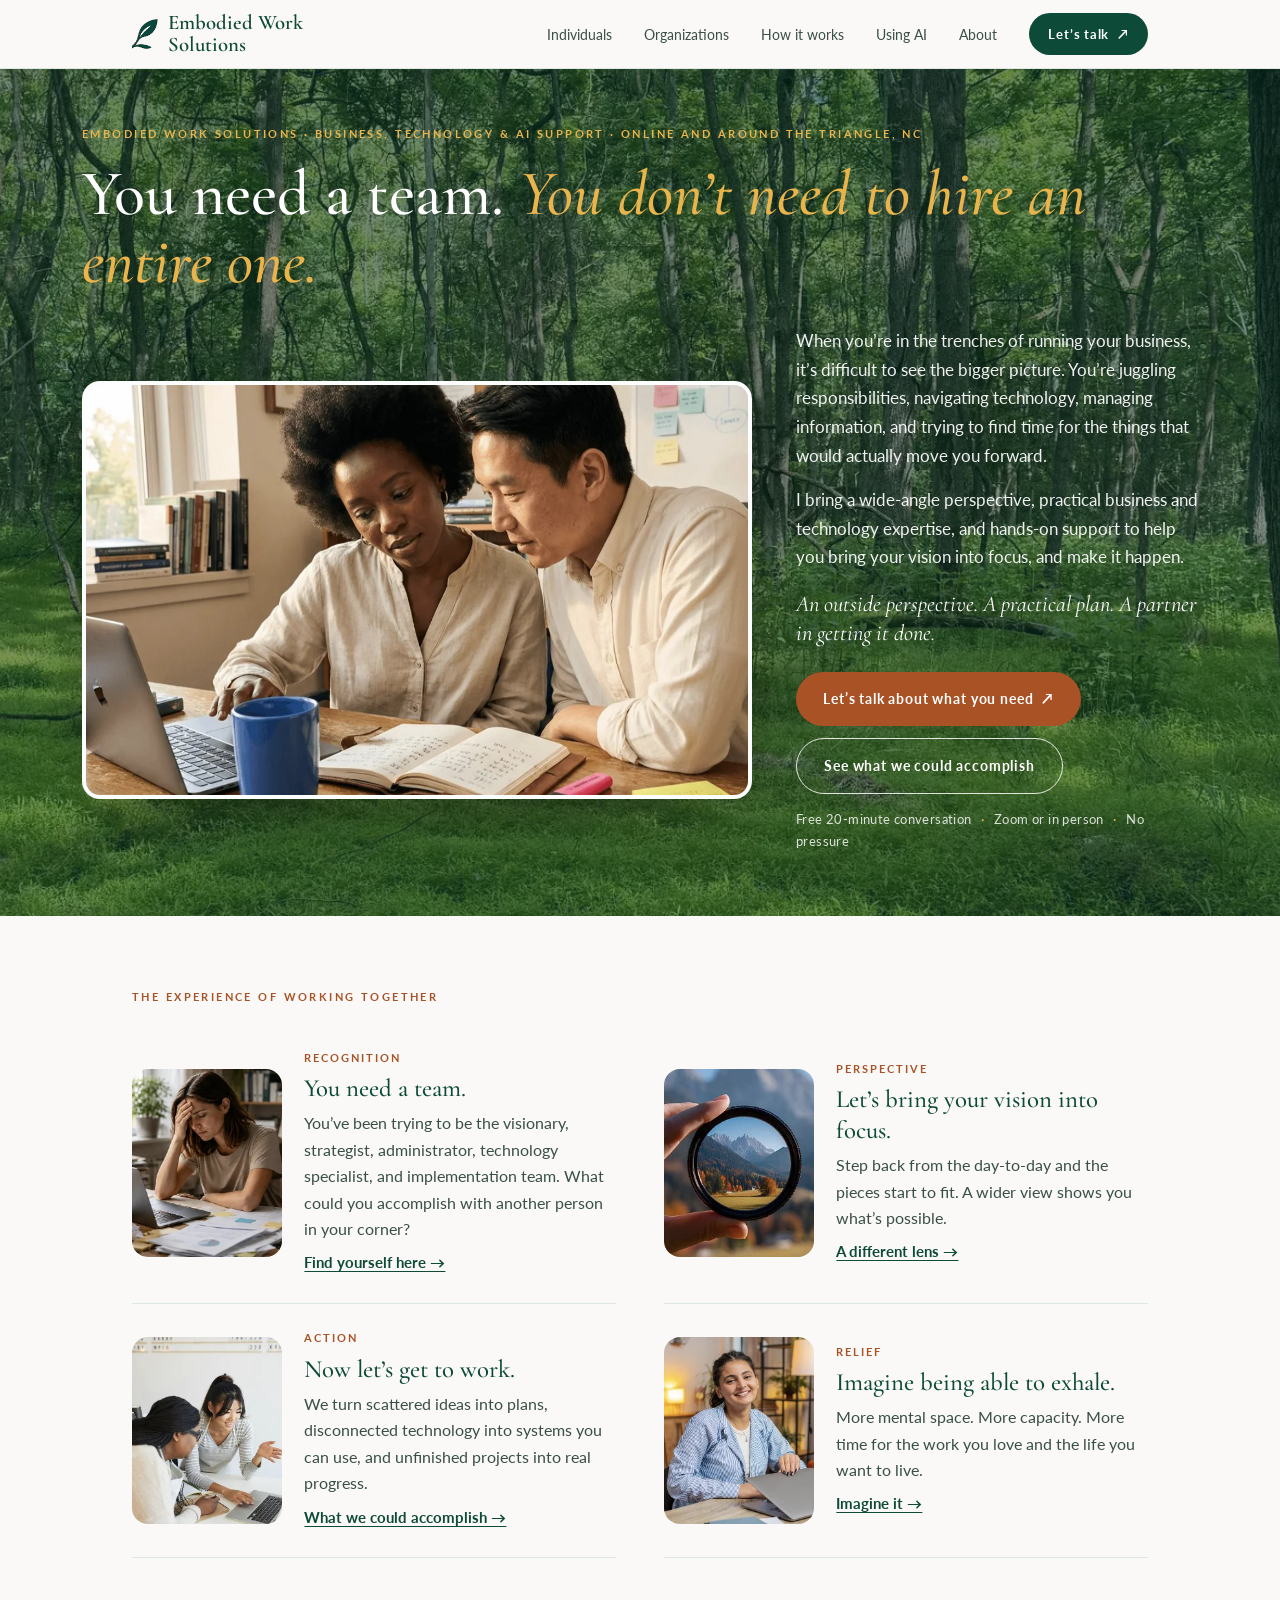
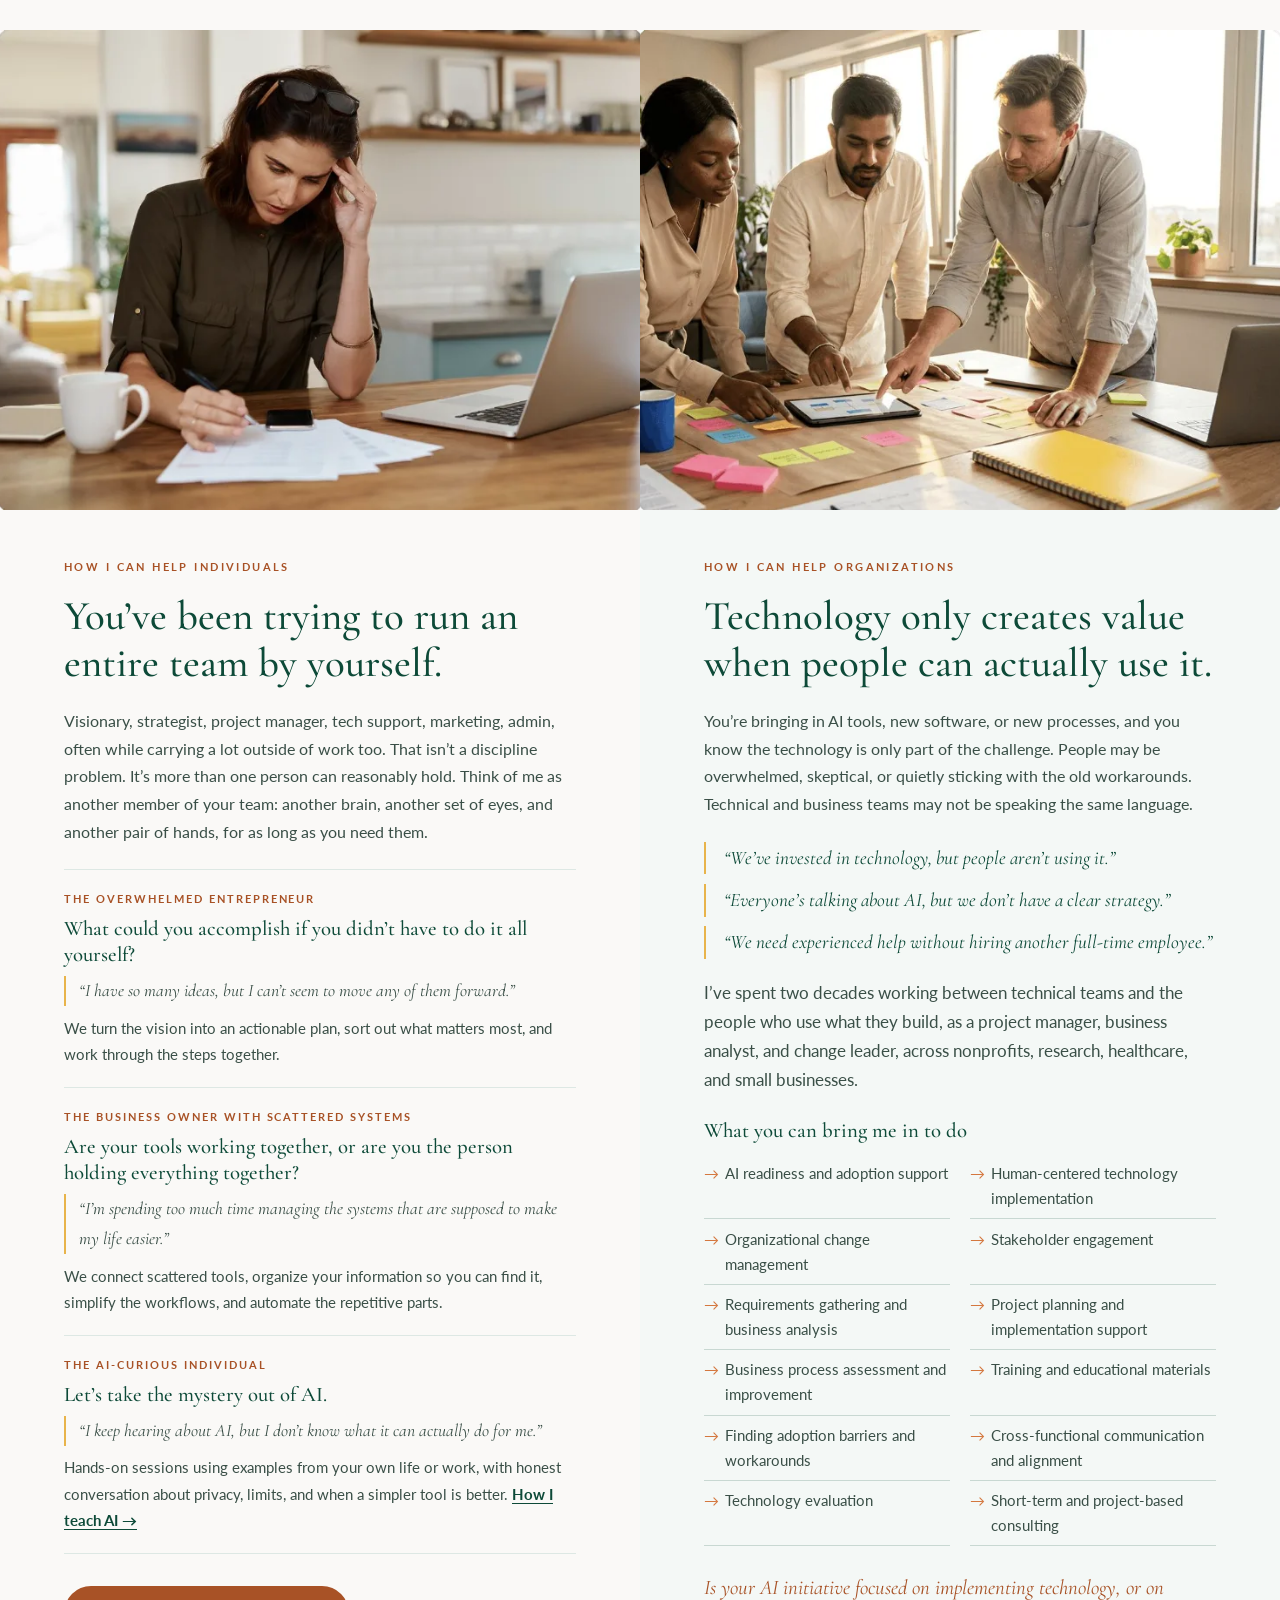
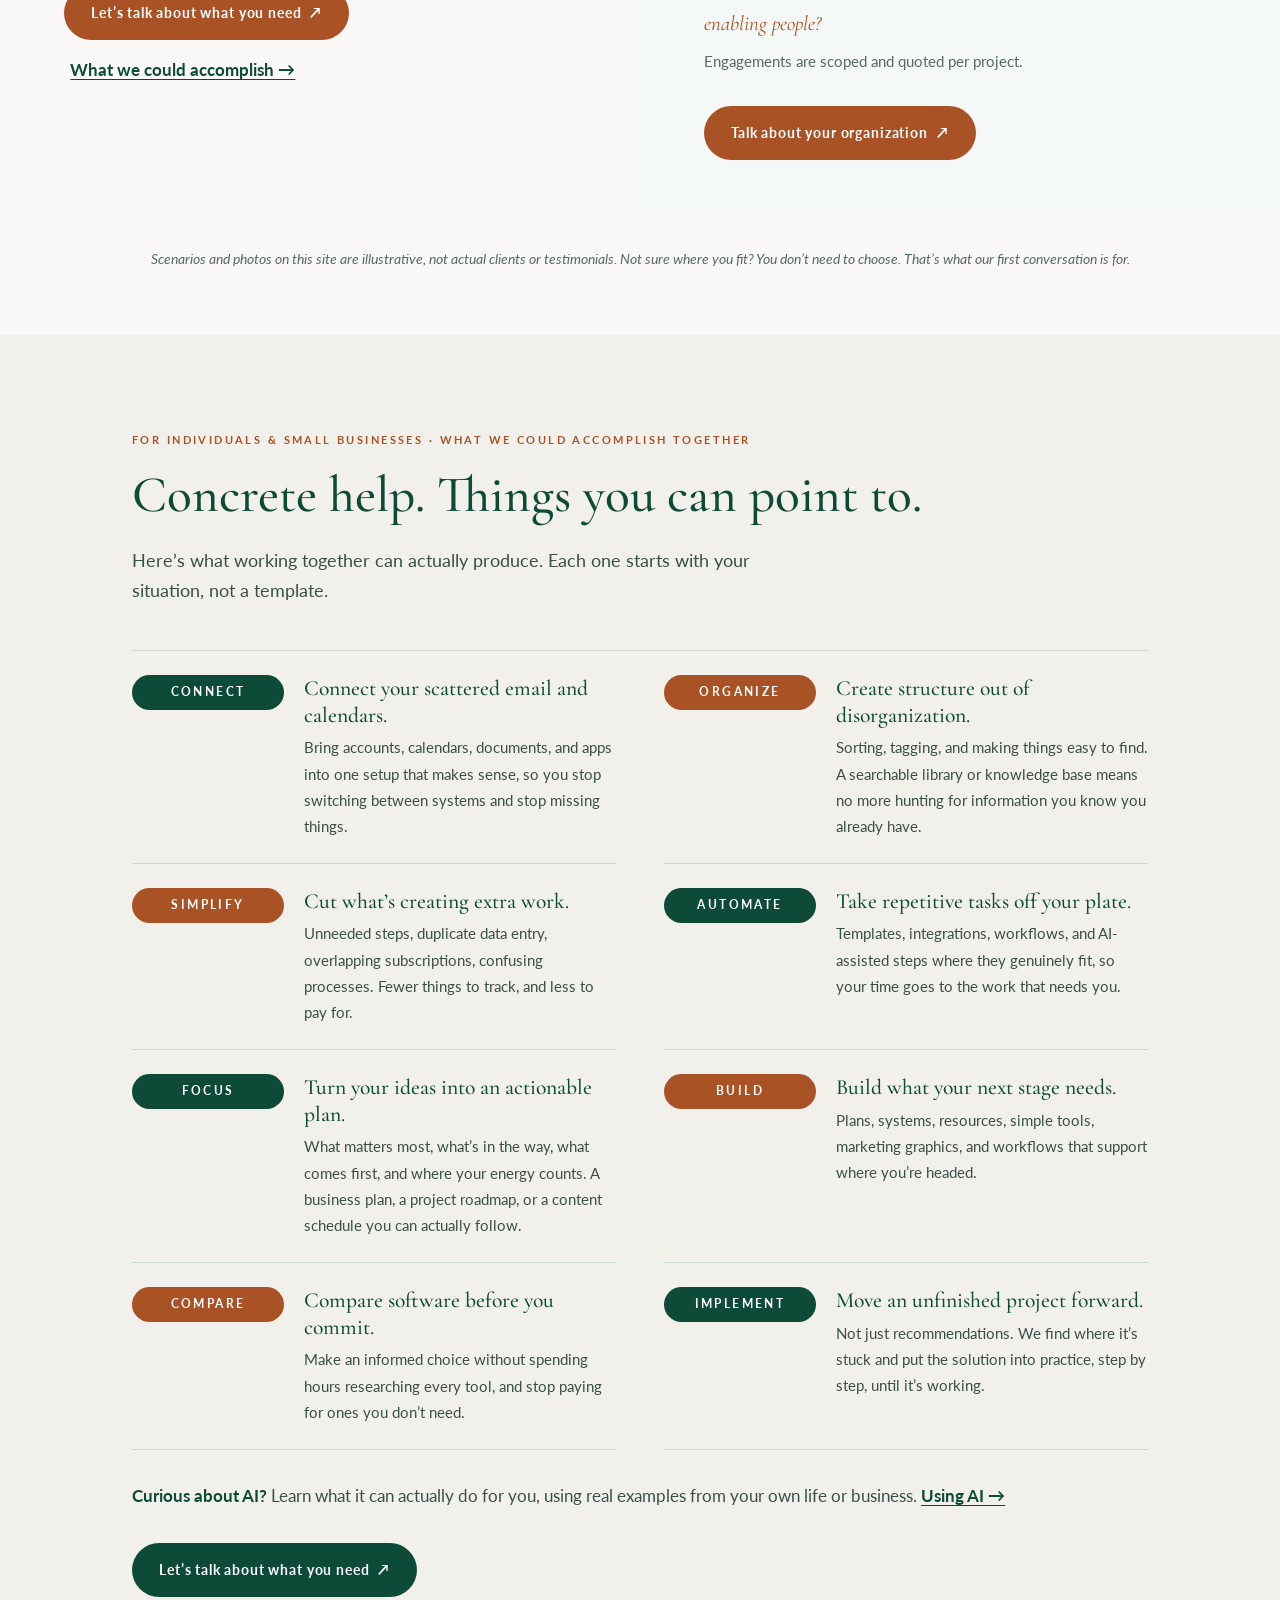
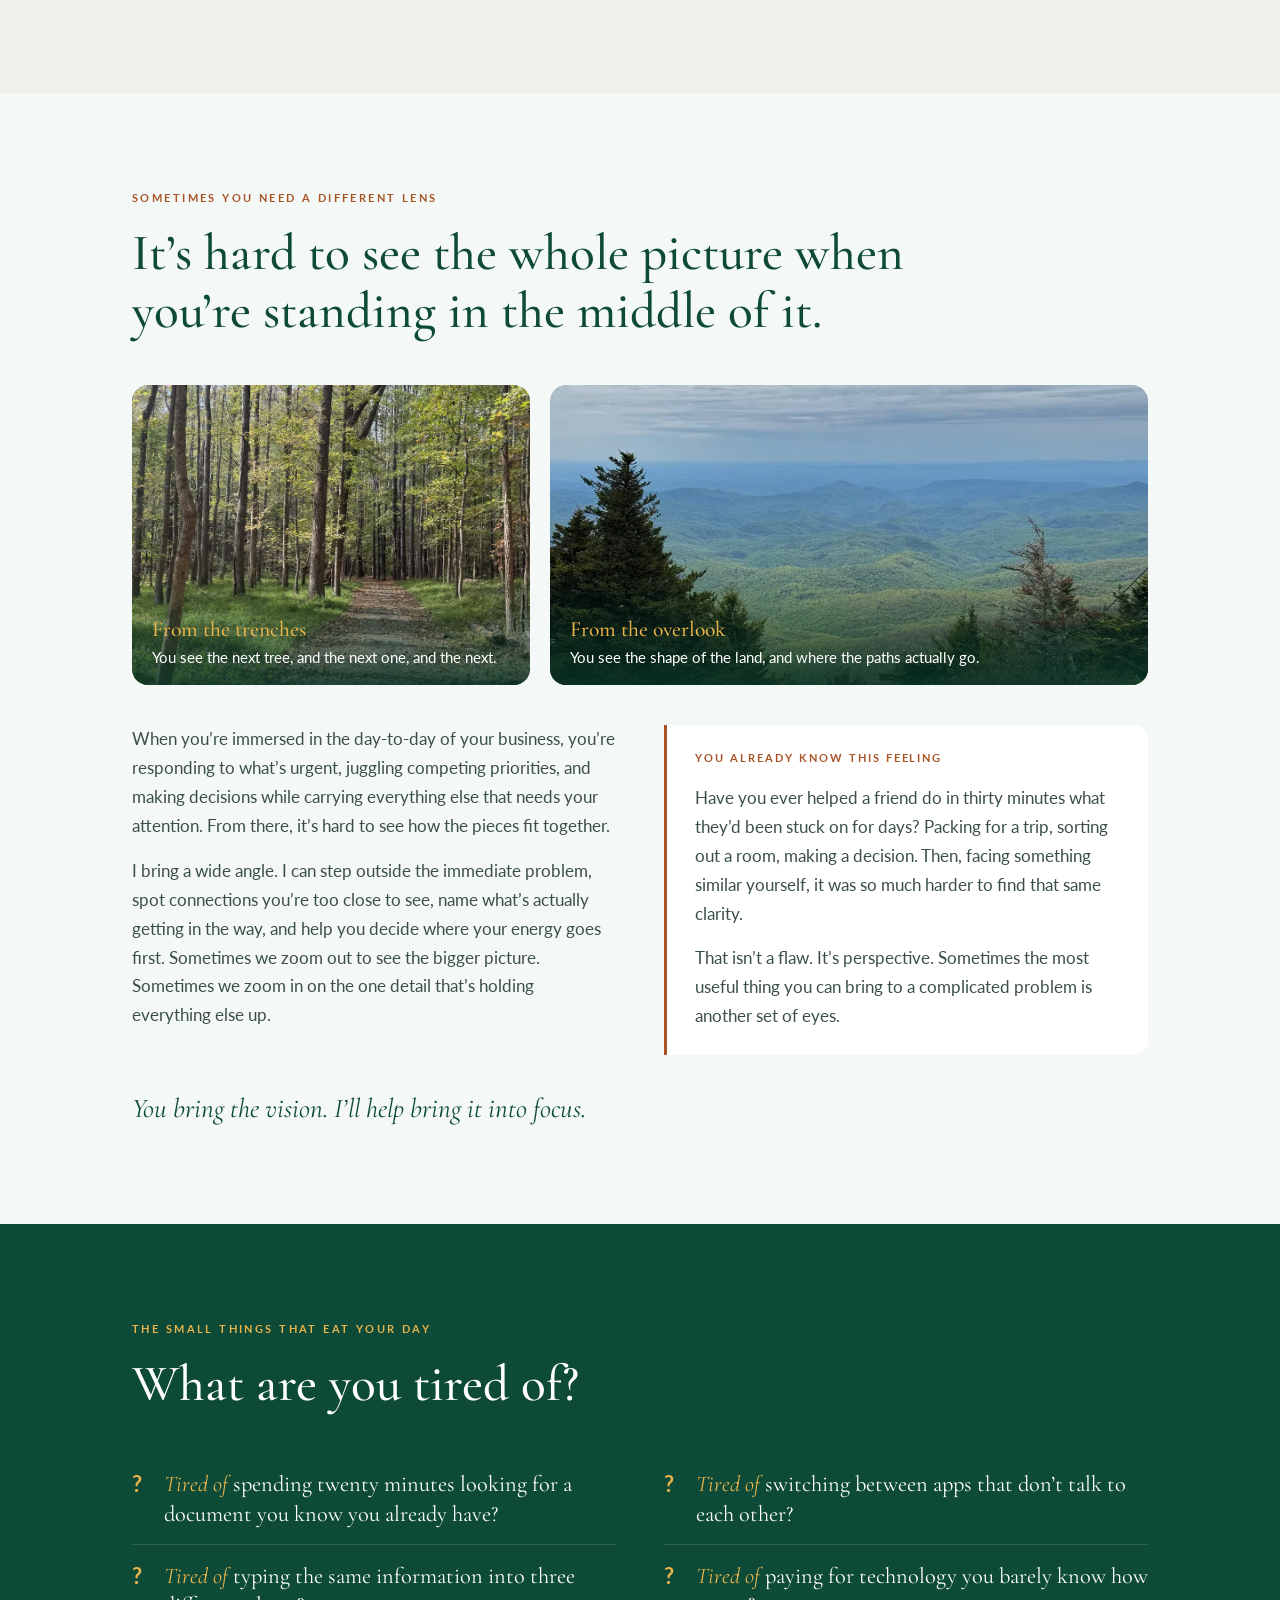
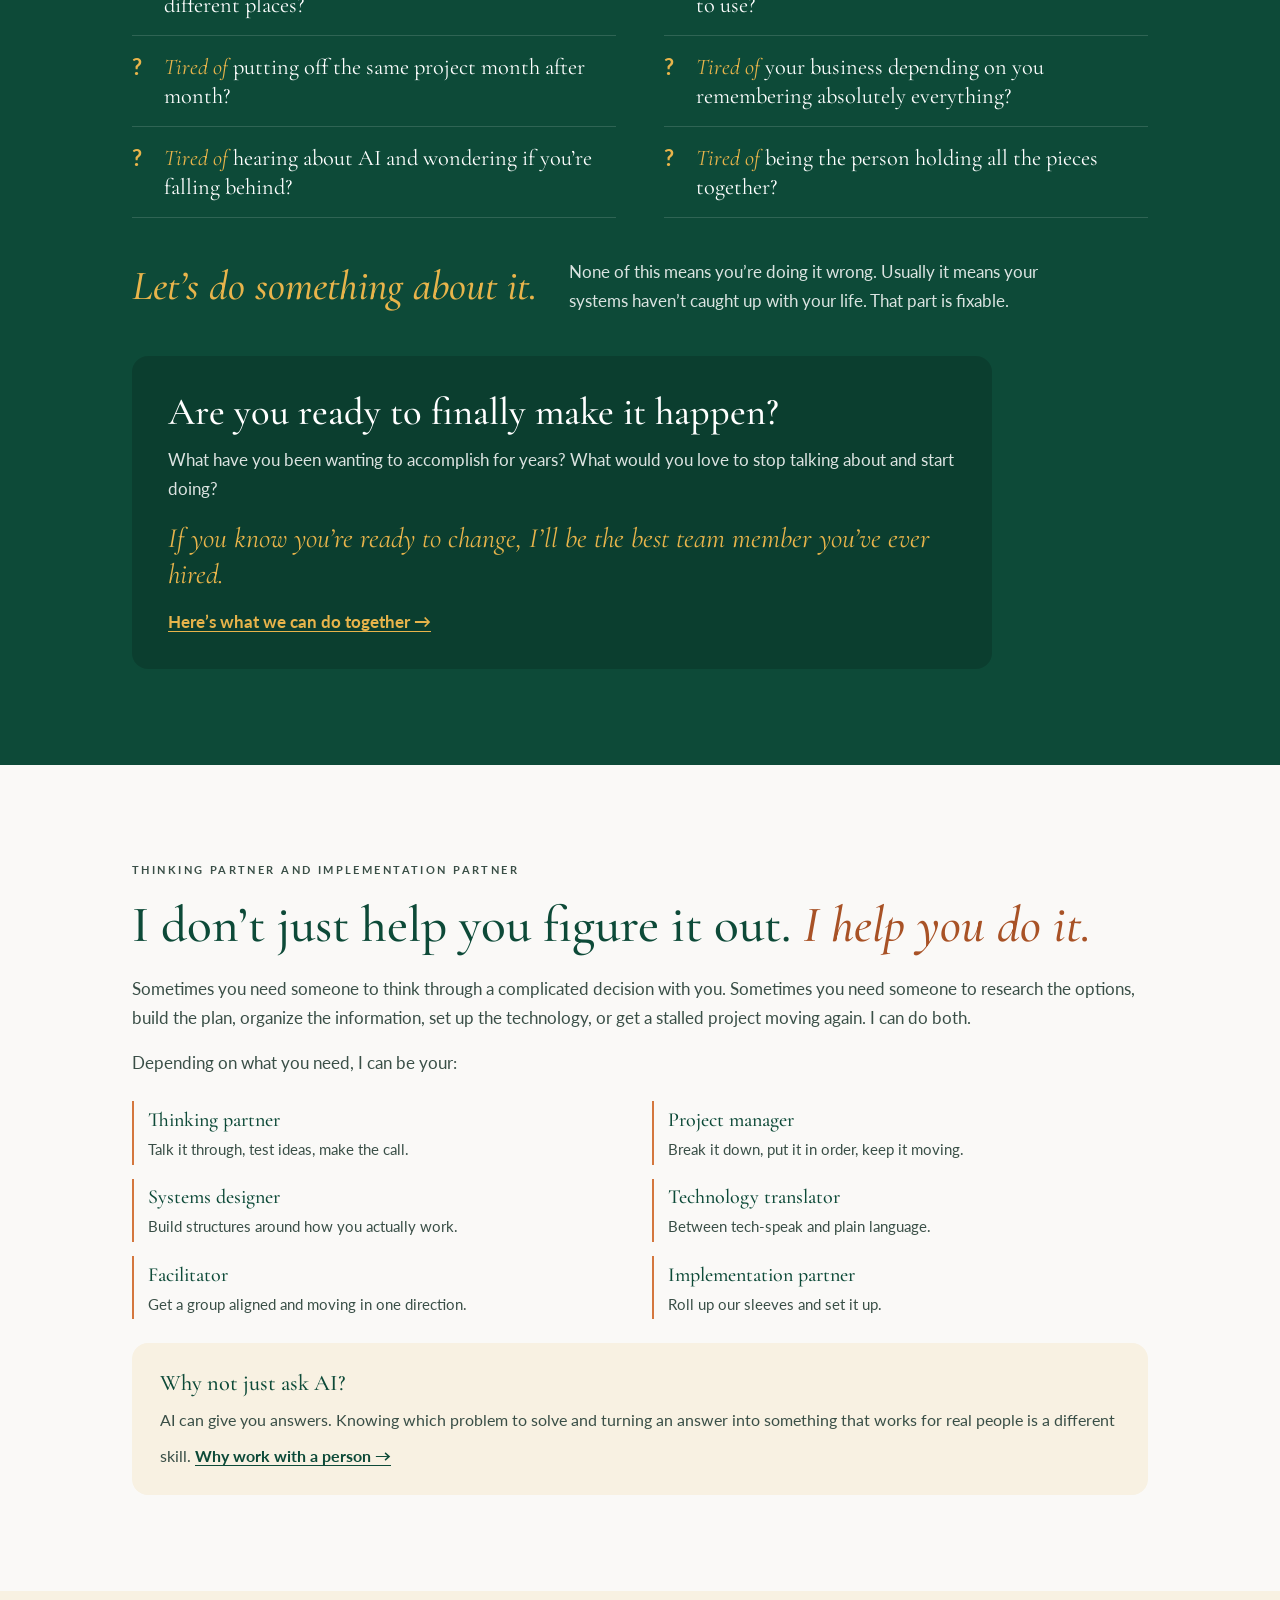
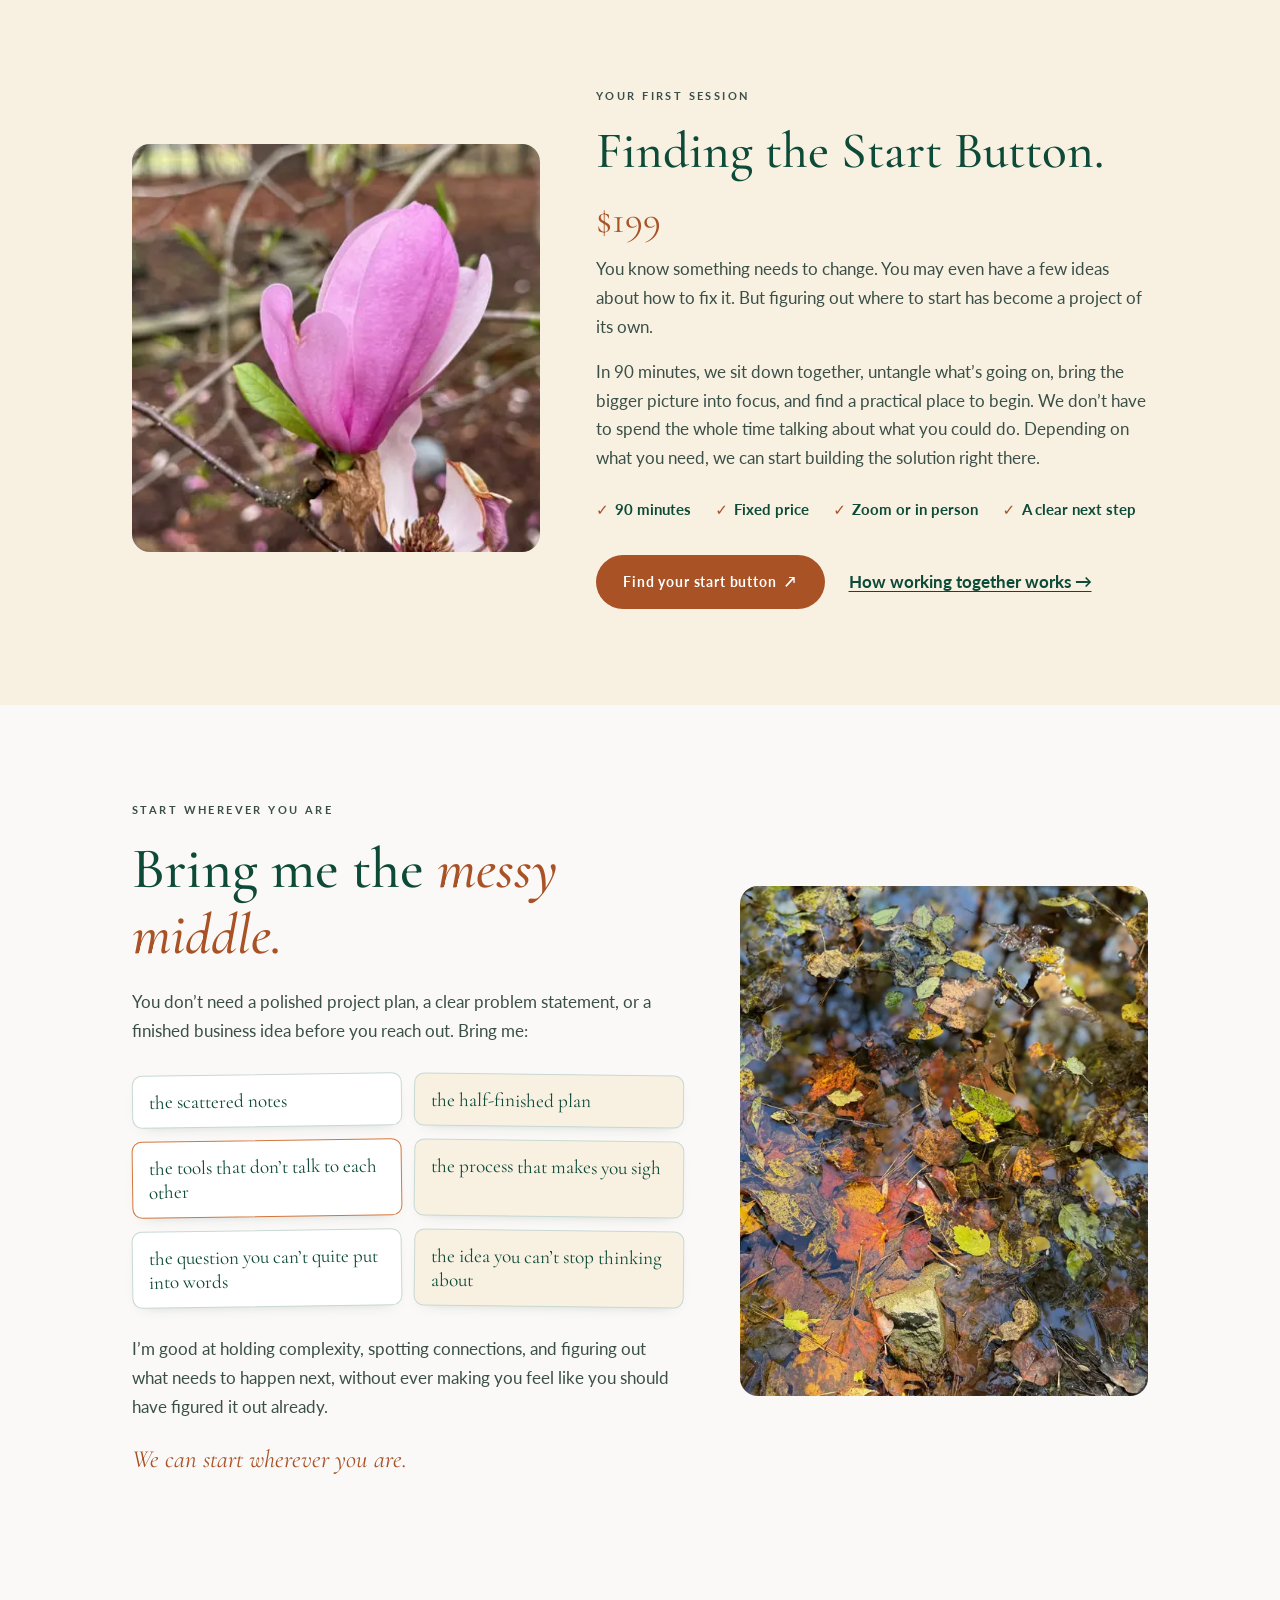
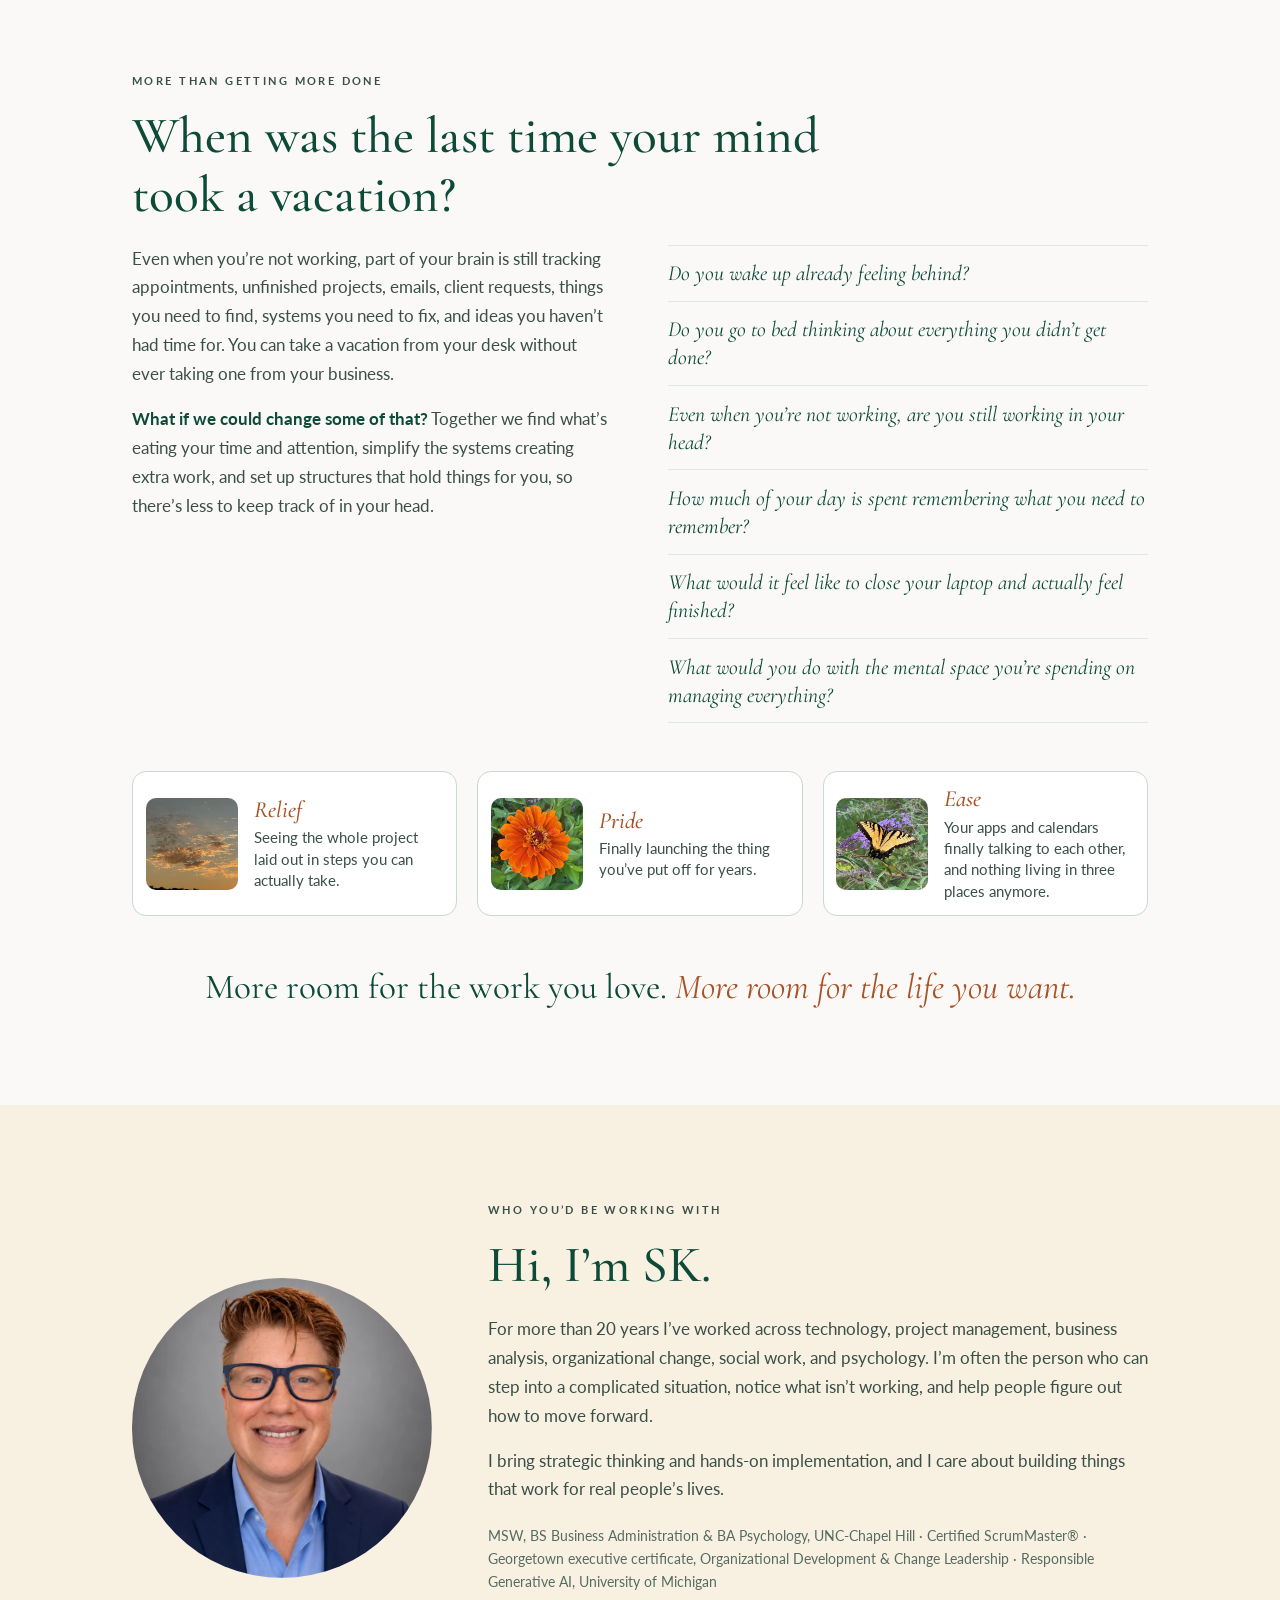
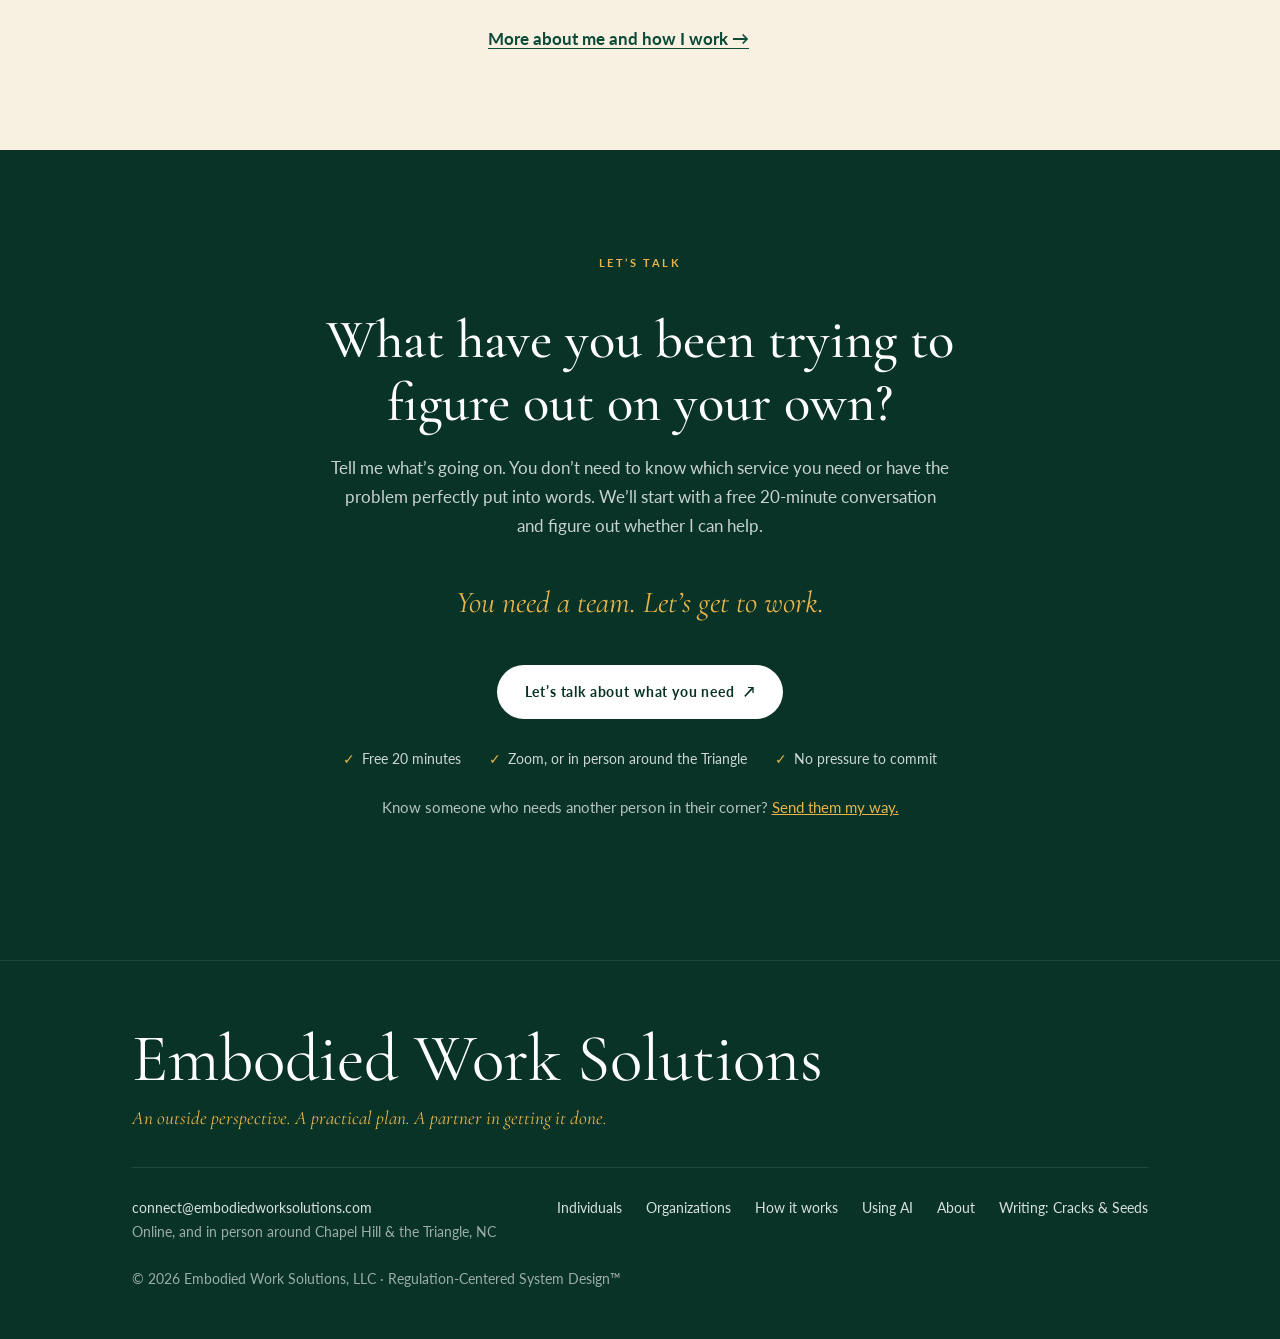
==== commit 79c7178f: "Home: individuals and organizations side by side Half-screen photos edge to edge, text underneath ea" ====
--- a/index.html
+++ b/index.html
@@ -470,80 +470,89 @@
   </div>
 </section>
 
-<!-- B · YOU NEED A TEAM + FOUR PATHWAYS -->
-<section class="team" id="who">
-  <div class="wrap">
-    <div class="intro">
-      <div>
+<!-- HOW I CAN HELP: individuals and organizations, side by side
+     Photos are REFERENCE IMAGES from SK's inspiration page: license or replace before launch (see PHOTOS.md). -->
+<section class="split-help" id="help">
+  <h2 class="sr-only">How I can help</h2>
+  <div class="halves">
+
+    <article class="half" id="who">
+      <figure class="slot half-photo">
+        <img src="assets/photos/entrepreneur-messy-middle.webp" onerror="ewsImg(this)" loading="lazy"
+          data-fallback="assets/photos/build.webp"
+          data-fallback-alt="A fresh green leaf opening on a slender stem, new growth reaching for light"
+          alt="A woman at a kitchen table, hand to her temple, writing on a stack of papers beside her laptop and phone"
+          width="739" height="551" />
+      </figure>
+      <div class="half-body">
         <p class="eyebrow">How I can help individuals</p>
         <h2>You’ve been trying to run an entire team by yourself.</h2>
-        <p class="lede">Often while carrying a lot outside of work, too. That isn’t a discipline problem. It’s more than one person can reasonably hold.</p>
+        <p class="lede">Visionary, strategist, project manager, tech support, marketing, admin, often while carrying a lot outside of work too. That isn’t a discipline problem. It’s more than one person can reasonably hold. Think of me as another member of your team: another brain, another set of eyes, and another pair of hands, for as long as you need them.</p>
+        <div class="types">
+          <div class="type">
+            <p class="who">The overwhelmed entrepreneur</p>
+            <h3>What could you accomplish if you didn’t have to do it all yourself?</h3>
+            <blockquote>“I have so many ideas, but I can’t seem to move any of them forward.”</blockquote>
+            <p>We turn the vision into an actionable plan, sort out what matters most, and work through the steps together.</p>
+          </div>
+          <div class="type">
+            <p class="who">The business owner with scattered systems</p>
+            <h3>Are your tools working together, or are you the person holding everything together?</h3>
+            <blockquote>“I’m spending too much time managing the systems that are supposed to make my life easier.”</blockquote>
+            <p>We connect scattered tools, organize your information so you can find it, simplify the workflows, and automate the repetitive parts.</p>
+          </div>
+          <div class="type">
+            <p class="who">The AI-curious individual</p>
+            <h3>Let’s take the mystery out of AI.</h3>
+            <blockquote>“I keep hearing about AI, but I don’t know what it can actually do for me.”</blockquote>
+            <p>Hands-on sessions using examples from your own life or work, with honest conversation about privacy, limits, and when a simpler tool is better. <a class="more" href="ai.html">How I teach AI →</a></p>
+          </div>
+        </div>
+        <div class="btn-row"><a href="contact.html" class="btn warm">Let’s talk about what you need <span class="arrow">↗</span></a><a class="more" href="#accomplish">What we could accomplish →</a></div>
       </div>
-      <div>
-        <ul class="hats" aria-label="Roles one person often carries">
-          <li>Visionary</li><li>Strategist</li><li>Project manager</li><li>Tech support</li><li>Marketing</li><li>Admin</li><li>Implementation team</li><li class="you">You</li>
-        </ul>
-        <p class="hats-caption">Think of me as another member of your team: another brain, another set of eyes, and another pair of hands, for as long as you need them.</p>
+    </article>
+
+    <article class="half org" id="organizations">
+      <figure class="slot half-photo">
+        <img src="assets/photos/organizational-change-team.webp" onerror="ewsImg(this)" loading="lazy"
+          data-fallback="assets/photos/ai.webp"
+          data-fallback-alt="Two bees working side by side on a glowing sunflower"
+          alt="Three colleagues standing around a table covered in sticky notes and a tablet, mapping out a process together"
+          width="740" height="551" />
+      </figure>
+      <div class="half-body">
+        <p class="eyebrow">How I can help organizations</p>
+        <h2>Technology only creates value when people can actually use it.</h2>
+        <p class="lede">You’re bringing in AI tools, new software, or new processes, and you know the technology is only part of the challenge. People may be overwhelmed, skeptical, or quietly sticking with the old workarounds. Technical and business teams may not be speaking the same language.</p>
+        <ul class="thinking" aria-label="What you might be thinking">
+        <li>“We’ve invested in technology, but people aren’t using it.”</li>
+        <li>“Everyone’s talking about AI, but we don’t have a clear strategy.”</li>
+        <li>“We need experienced help without hiring another full-time employee.”</li>
+      </ul>
+        <p class="cred">I’ve spent two decades working between technical teams and the people who use what they build, as a project manager, business analyst, and change leader, across nonprofits, research, healthcare, and small businesses.</p>
+        <h3 class="list-head">What you can bring me in to do</h3>
+        <ul class="hire half-list">
+        <li>AI readiness and adoption support</li>
+        <li>Human-centered technology implementation</li>
+        <li>Organizational change management</li>
+        <li>Stakeholder engagement</li>
+        <li>Requirements gathering and business analysis</li>
+        <li>Project planning and implementation support</li>
+        <li>Business process assessment and improvement</li>
+        <li>Training and educational materials</li>
+        <li>Finding adoption barriers and workarounds</li>
+        <li>Cross-functional communication and alignment</li>
+        <li>Technology evaluation</li>
+        <li>Short-term and project-based consulting</li>
+      </ul>
+        <p class="ask">Is your AI initiative focused on implementing technology, or on enabling people?</p>
+        <p class="fine">Engagements are scoped and quoted per project.</p>
+        <div class="btn-row"><a href="contact.html#reasons" class="btn warm">Talk about your organization <span class="arrow">↗</span></a></div>
       </div>
-    </div>
-
-    <div class="pathways three" id="help">
-      <article class="pathway" id="path-entrepreneur">
-        <figure class="slot">
-          <img src="assets/photos/entrepreneur-messy-middle.webp" onerror="ewsImg(this)" loading="lazy"
-            data-fallback="assets/photos/build.webp"
-            data-fallback-alt="A fresh green leaf opening on a slender stem, new growth reaching for light"
-            alt="A woman at a kitchen table, hand to her temple, writing on a stack of papers beside her laptop and phone"
-            width="1200" height="675" />
-        </figure>
-        <div class="pbody">
-          <p class="who">The overwhelmed entrepreneur</p>
-          <h3>What could you accomplish if you didn’t have to do it all yourself?</h3>
-          <blockquote>“I have so many ideas, but I can’t seem to move any of them forward.”</blockquote>
-          <p class="how"><strong>How I help:</strong> we turn the vision into an actionable plan, sort out what matters most, and work through the steps together, so it stops living only in your notebook.</p>
-          <a class="more" href="#accomplish">What we could build together →</a>
-        </div>
-      </article>
-
-      <article class="pathway" id="path-systems">
-        <figure class="slot">
-          <img src="assets/photos/scattered-systems.webp" onerror="ewsImg(this)" loading="lazy"
-            data-fallback="assets/photos/systems.webp"
-            data-fallback-alt="Tree roots spreading and tangling across the forest floor"
-            alt="A frustrated woman at a table juggling her phone, a notebook, a tablet, papers, and a laptop"
-            width="1200" height="675" />
-        </figure>
-        <div class="pbody">
-          <p class="who">The business owner with scattered systems</p>
-          <h3>Are your tools working together, or are you the person holding everything together?</h3>
-          <blockquote>“I’m spending too much time managing the systems that are supposed to make my life easier.”</blockquote>
-          <p class="how"><strong>How I help:</strong> we connect scattered tools, organize your information so you can find it, simplify the workflows, and automate the repetitive parts.</p>
-          <a class="more" href="#accomplish">What we could fix together →</a>
-        </div>
-      </article>
-
-      <article class="pathway" id="path-ai">
-        <figure class="slot">
-          <img src="assets/photos/approachable-ai-learning.webp" onerror="ewsImg(this)" loading="lazy"
-            data-fallback="assets/photos/home-ageing-better.webp"
-            data-fallback-alt="A woman with white hair and glasses smiles while talking on the phone at an outdoor table, her laptop open in front of her"
-            alt="Two women with grey and blonde hair sit together at a laptop, one pointing at the screen as the other smiles"
-            width="1200" height="675" />
-          <figcaption class="credit">Photo by <a href="https://unsplash.com/@ageing_better?utm_source=unsplash&amp;utm_medium=referral&amp;utm_content=creditCopyText" target="_blank" rel="noopener">Centre for Ageing Better</a> on <a href="https://unsplash.com/photos/a-woman-on-her-phone-while-sitting-at-a-table-with-a-laptop-gT6u3vEVSUg?utm_source=unsplash&amp;utm_medium=referral&amp;utm_content=creditCopyText" target="_blank" rel="noopener">Unsplash</a></figcaption>
-        </figure>
-        <div class="pbody">
-          <p class="who">The AI-curious individual</p>
-          <h3>Let’s take the mystery out of AI.</h3>
-          <blockquote>“I keep hearing about AI, but I don’t know what it can actually do for me.”</blockquote>
-          <p class="how"><strong>How I help:</strong> hands-on sessions using examples from your own life or work, with honest conversation about privacy, limits, and when a simpler tool is better.</p>
-          <a class="more" href="ai.html">How I teach AI →</a>
-        </div>
-      </article>
-    </div>
-    <p class="illustrative">Scenarios and photos on this site are illustrative, not actual clients or testimonials.</p>
-    <p class="note">Not sure which one is you? You don’t need to choose. That’s what our first conversation is for.</p>
-    <p class="note" style="margin-top:.5rem;font-size:1.1rem">Leading a team or organization? <a class="more" href="#organizations">How I help organizations →</a></p>
-  </div>
+    </article>
+
+  </div>
+  <p class="illustrative wrap">Scenarios and photos on this site are illustrative, not actual clients or testimonials. Not sure where you fit? You don’t need to choose. That’s what our first conversation is for.</p>
 </section>
 
 <!-- F · WHAT WE COULD ACCOMPLISH TOGETHER -->
@@ -564,48 +573,6 @@
     </div>
     <p class="also"><strong>Curious about AI?</strong> Learn what it can actually do for you, using real examples from your own life or business. <a class="more" href="ai.html">Using AI →</a></p>
     <div class="btn-row"><a href="contact.html" class="btn">Let’s talk about what you need <span class="arrow">↗</span></a></div>
-  </div>
-</section>
-
-<!-- HOW I CAN HELP ORGANIZATIONS -->
-<section class="client org-help" id="organizations">
-  <div class="wrap cols has-slot">
-    <figure class="slot">
-      <img src="assets/photos/organizational-change-team.webp" onerror="ewsImg(this)" loading="lazy"
-        data-fallback="assets/photos/help-ageing-better.webp"
-        data-fallback-alt="A woman with short white hair and a lanyard points at a computer screen while a colleague leans in, the two of them working something out together"
-        alt="Three colleagues standing around a table covered in sticky notes and a tablet, mapping out a process together"
-        width="740" height="551" />
-    </figure>
-    <div>
-      <p class="eyebrow">How I can help organizations</p>
-      <h2>Technology only creates value when people can actually use it.</h2>
-      <p class="lede">Your organization is bringing in AI tools, new software, or new processes, and you know the technology is only part of the challenge. People may be overwhelmed, skeptical, or quietly sticking with the old workarounds. Technical and business teams may not be speaking the same language. And nobody has time to fix the processes underneath.</p>
-      <ul class="thinking" aria-label="What you might be thinking">
-        <li>“We’ve invested in technology, but people aren’t using it.”</li>
-        <li>“Everyone’s talking about AI, but we don’t have a clear strategy.”</li>
-        <li>“We need experienced help without hiring another full-time employee.”</li>
-      </ul>
-      <p style="margin-top:1.5rem;color:var(--text-mid)">I’ve spent two decades working between technical teams and the people who use what they build, as a project manager, business analyst, and change leader. I’m at home in rooms with tech teams, researchers, clinicians, and leaders, helping them understand each other. I’ve worked across nonprofits, research, healthcare, and small businesses.</p>
-      <h3>What you can bring me in to do</h3>
-      <ul class="hire">
-        <li>AI readiness and adoption support</li>
-        <li>Human-centered technology implementation</li>
-        <li>Organizational change management</li>
-        <li>Stakeholder engagement</li>
-        <li>Requirements gathering and business analysis</li>
-        <li>Project planning and implementation support</li>
-        <li>Business process assessment and improvement</li>
-        <li>Training and educational materials</li>
-        <li>Finding adoption barriers and workarounds</li>
-        <li>Cross-functional communication and alignment</li>
-        <li>Technology evaluation</li>
-        <li>Short-term and project-based consulting</li>
-      </ul>
-      <p class="ask">Is your AI initiative focused on implementing technology, or on enabling people?</p>
-      <p class="outcome"><strong>What changes:</strong> better-informed decisions, clearer processes and communication, real implementation progress, and better conditions for people to adopt what you’ve invested in. Engagements are scoped and quoted per project.</p>
-      <a href="contact.html#reasons" class="btn warm">Talk about your organization <span class="arrow">↗</span></a>
-    </div>
   </div>
 </section>
 
--- a/assets/ews.css
+++ b/assets/ews.css
@@ -389,3 +389,37 @@
 /* menu now has six items */
 @media (min-width: 761px) and (max-width: 1180px) { .nav-links { gap: 1.1rem; } .nav-links a { font-size: 13.5px; } .brand span { display: none; } }
 @media (min-width: 901px) { .client.org-help .cols > .slot { position: sticky; top: 96px; align-self: start; } }
+
+/* ---------- HOW I CAN HELP: individuals | organizations, side by side ---------- */
+.split-help { background: var(--warm-white); padding: 0 0 4rem; }
+.halves { display: grid; grid-template-columns: 1fr 1fr; gap: 0; }
+.half { display: flex; flex-direction: column; background: var(--warm-white); }
+.half.org { background: var(--forest-pale); }
+.half-photo { margin: 0; }
+.half-photo img { width: 100%; aspect-ratio: 4 / 3; max-height: 62vh; object-fit: cover; border-radius: 0 !important; display: block; }
+.half-body { padding: 3rem clamp(1.5rem, 5vw, 4.5rem) 3.5rem; max-width: 680px; }
+.half:first-child .half-body { margin-left: auto; }
+.half-body h2 { font-size: clamp(1.9rem, 3.2vw, 2.6rem); }
+.half-body .lede { font-size: 1.02rem; margin-bottom: 1.5rem; }
+.types { display: grid; gap: 0; border-top: 1px solid var(--rule); }
+.type { padding: 1.25rem 0; border-bottom: 1px solid var(--rule); }
+.type .who { font-size: 11px; letter-spacing: .18em; text-transform: uppercase; font-weight: 700; color: var(--terracotta); margin-bottom: .45rem; }
+.type h3 { font-size: 1.3rem; line-height: 1.25; margin-bottom: .5rem; }
+.type blockquote { margin: 0 0 .55rem; font-family: var(--serif); font-style: italic; font-size: 1.1rem; color: var(--text-mid); border-left: 2px solid var(--honey); padding-left: .8rem; }
+.type p { color: var(--text-mid); font-size: .96rem; }
+.half .thinking { margin-top: 0; }
+.half .cred { margin-top: 1.25rem; color: var(--text-mid); }
+.half .list-head { font-size: 1.3rem; margin: 1.5rem 0 .6rem; }
+.half .hire.half-list { list-style: none; padding: 0; margin: 0; display: grid; grid-template-columns: 1fr 1fr; gap: 0 1.25rem; }
+.half .hire.half-list li { padding: .45rem 0 .45rem 1.3rem; border-bottom: 1px solid var(--border); position: relative; color: var(--text-mid); font-size: .92rem; }
+.half .hire.half-list li::before { content: "→"; position: absolute; left: 0; color: var(--terracotta-light); }
+.half .ask { font-family: var(--serif); font-style: italic; font-size: 1.3rem; color: var(--terracotta); margin-top: 1.5rem; }
+.half .fine { font-size: .92rem; color: var(--text-muted); margin-top: .5rem; }
+.half .btn-row a.more { margin-left: .4rem; }
+.split-help .illustrative { margin-top: 2rem; text-align: center; }
+@media (max-width: 900px) {
+  .halves { grid-template-columns: 1fr; }
+  .half-body { max-width: none; padding: 2.25rem 1.25rem 2.75rem; }
+  .half-photo img { max-height: none; aspect-ratio: 16 / 10; }
+}
+@media (max-width: 480px) { .half .hire.half-list { grid-template-columns: 1fr; } }
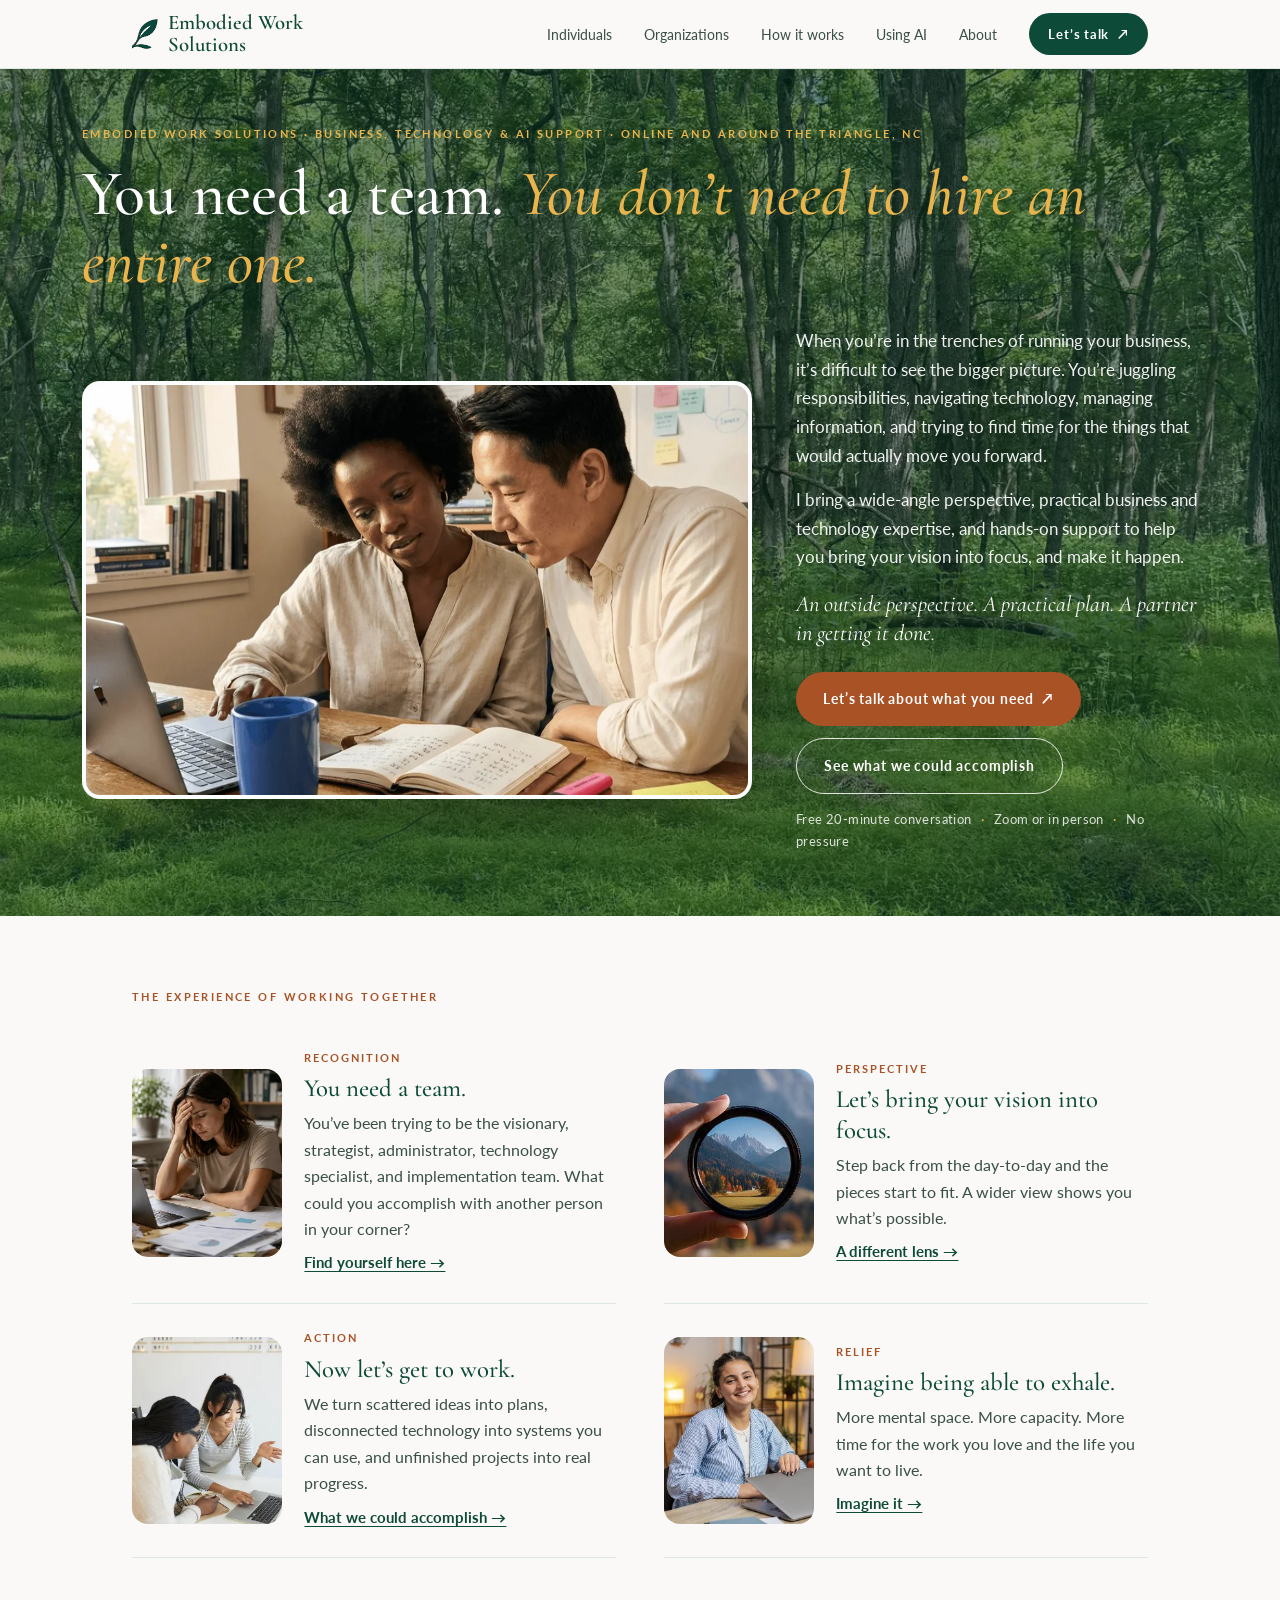
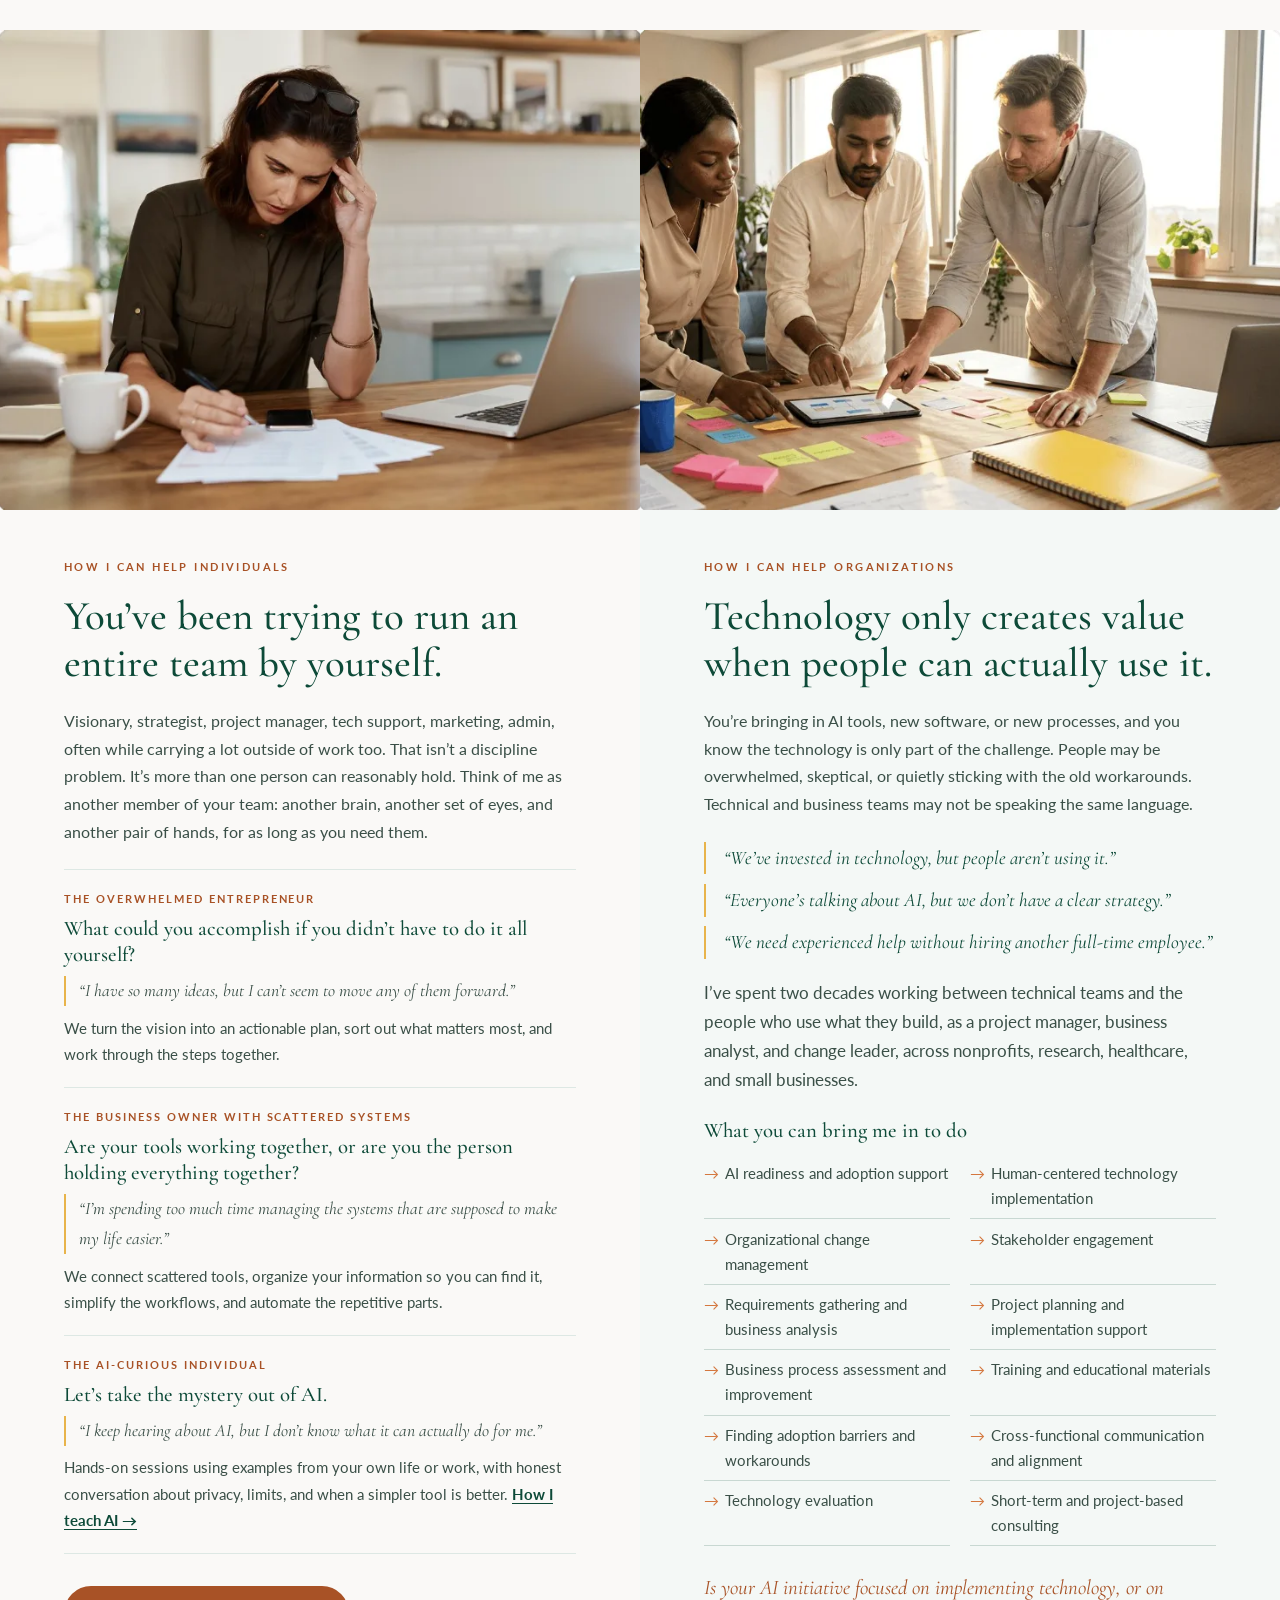
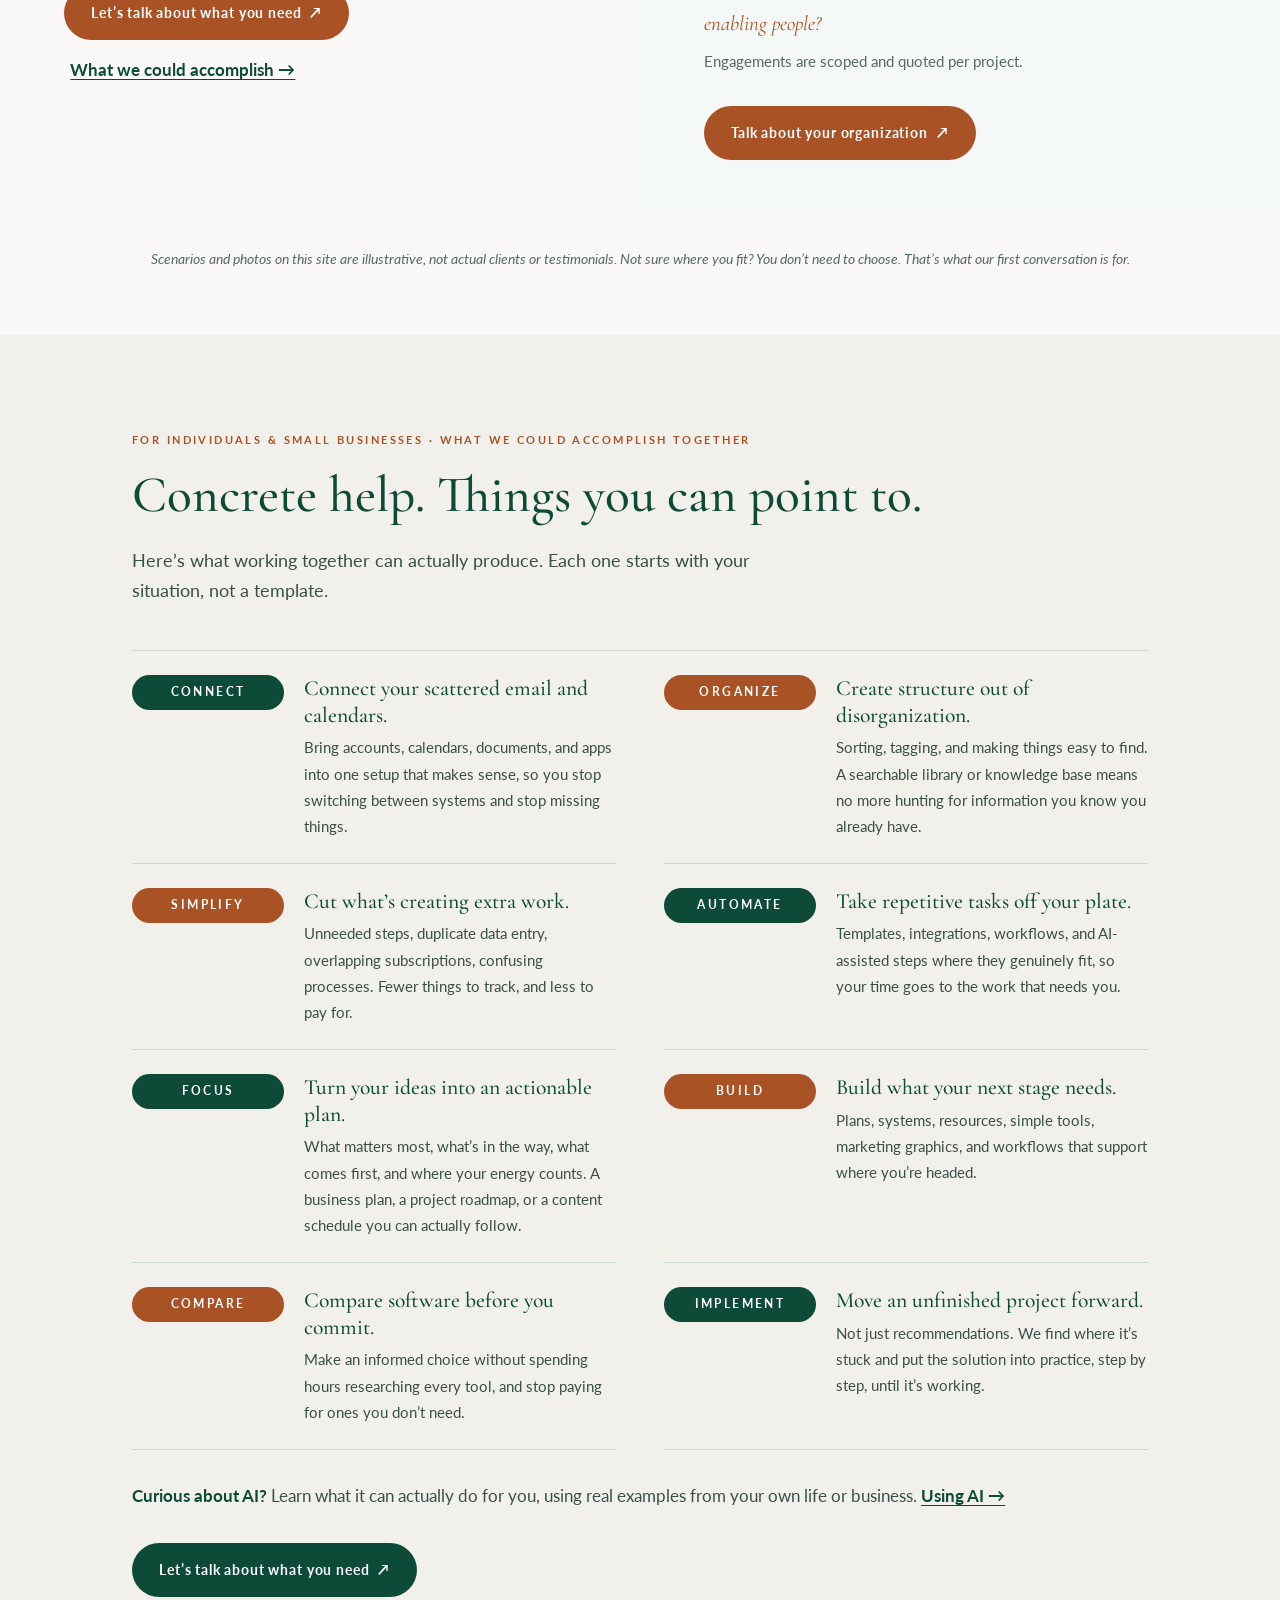
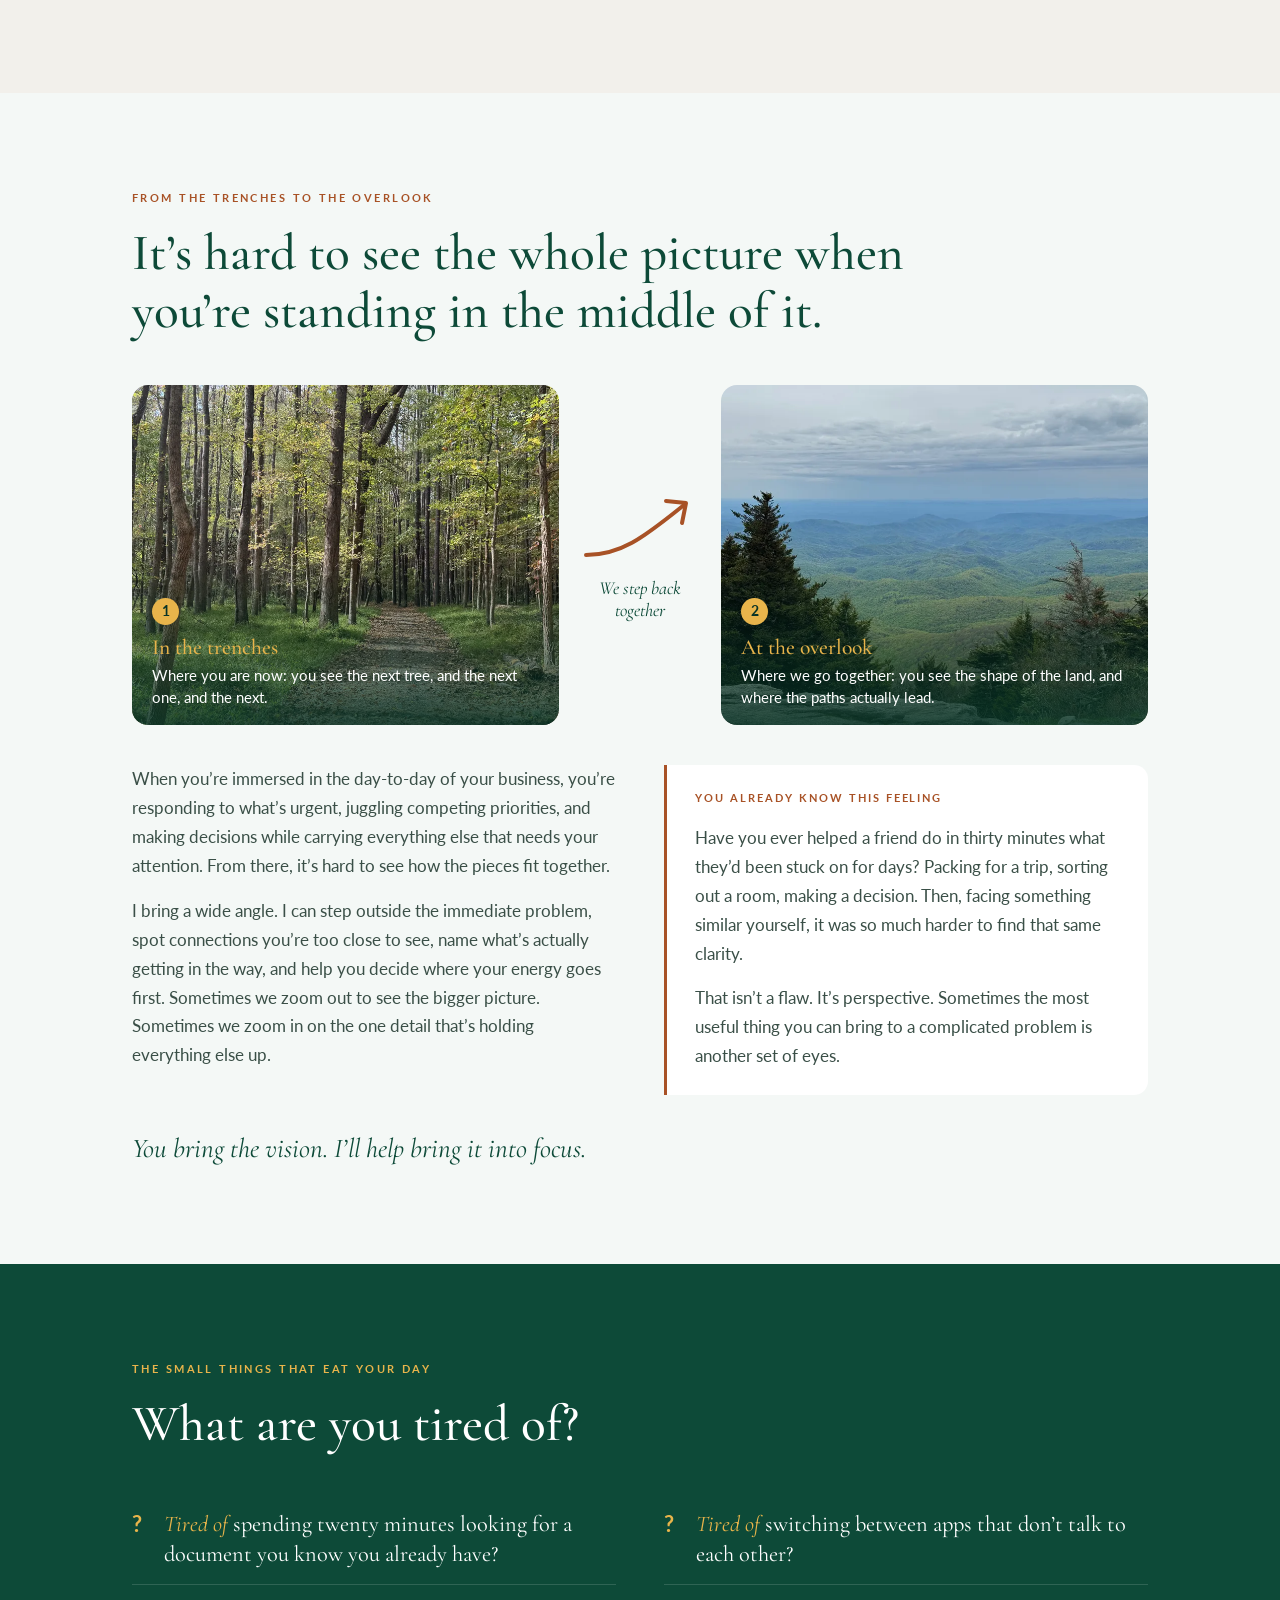
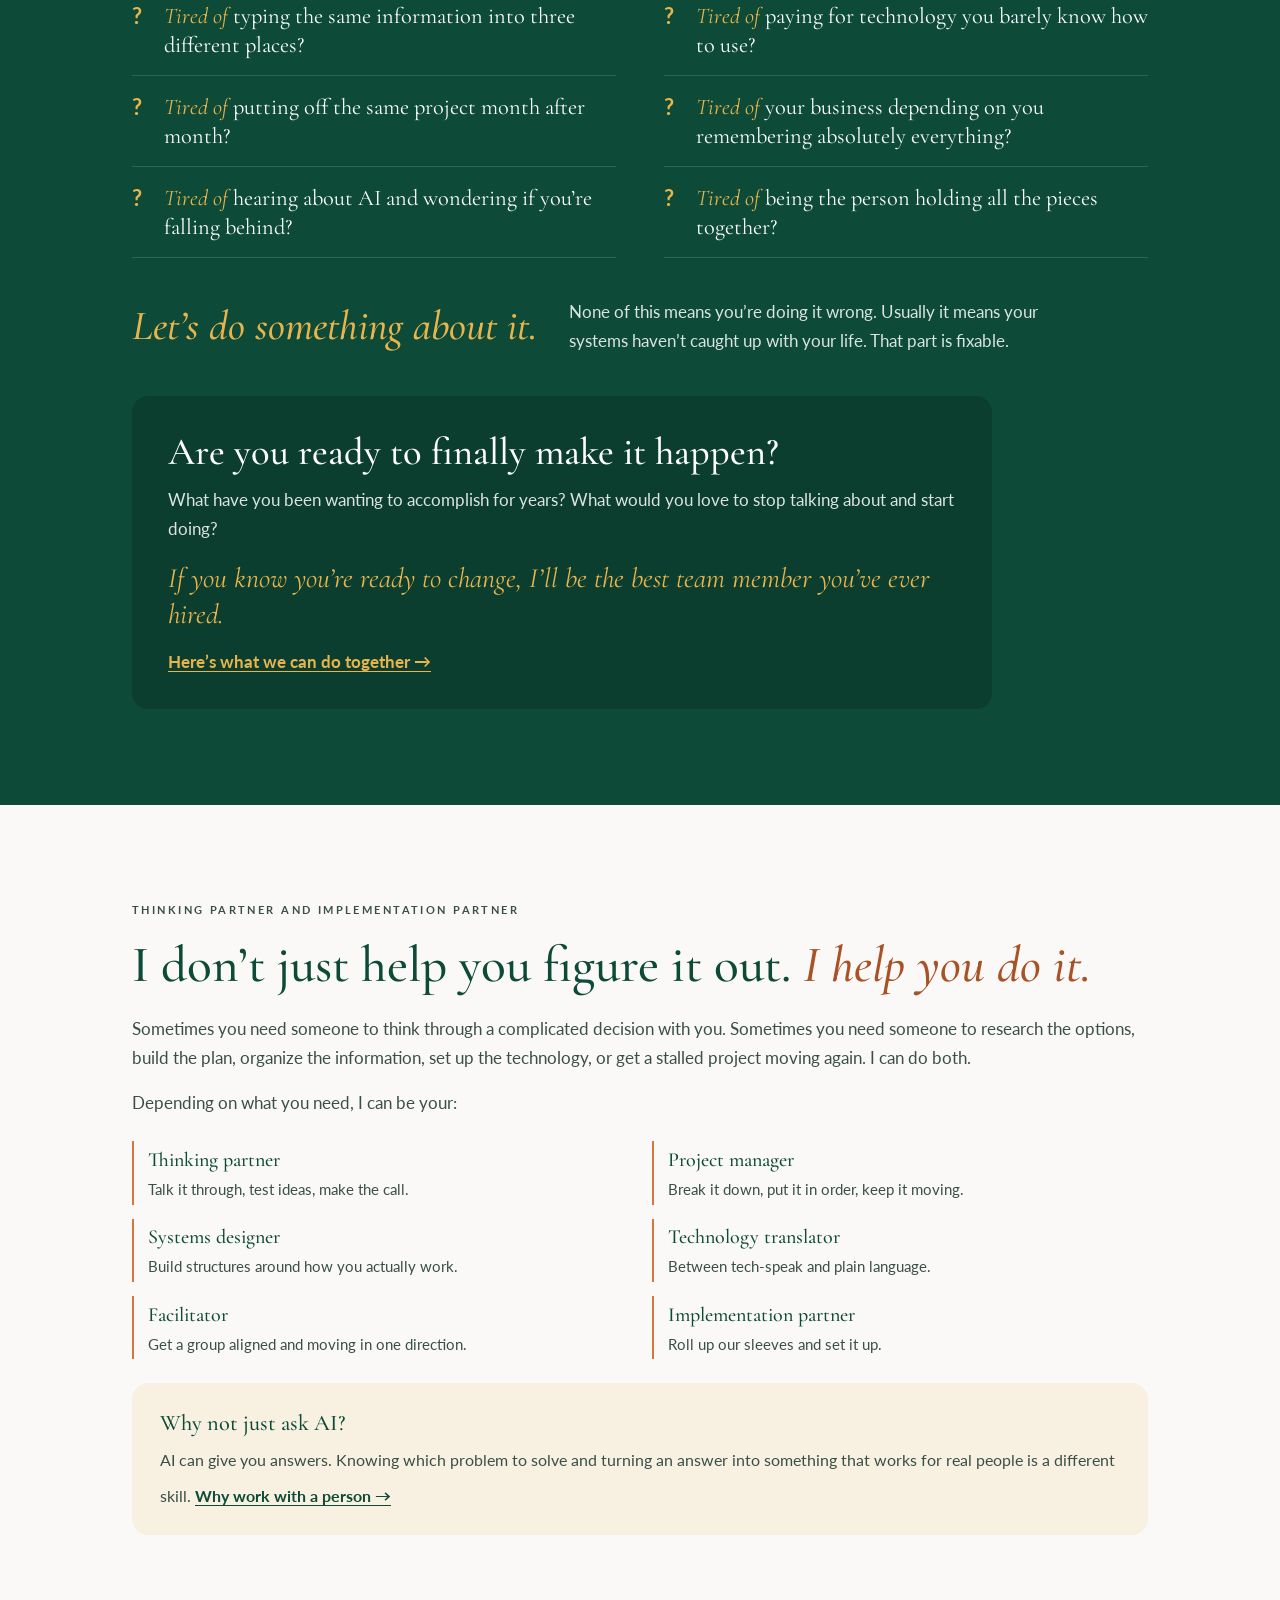
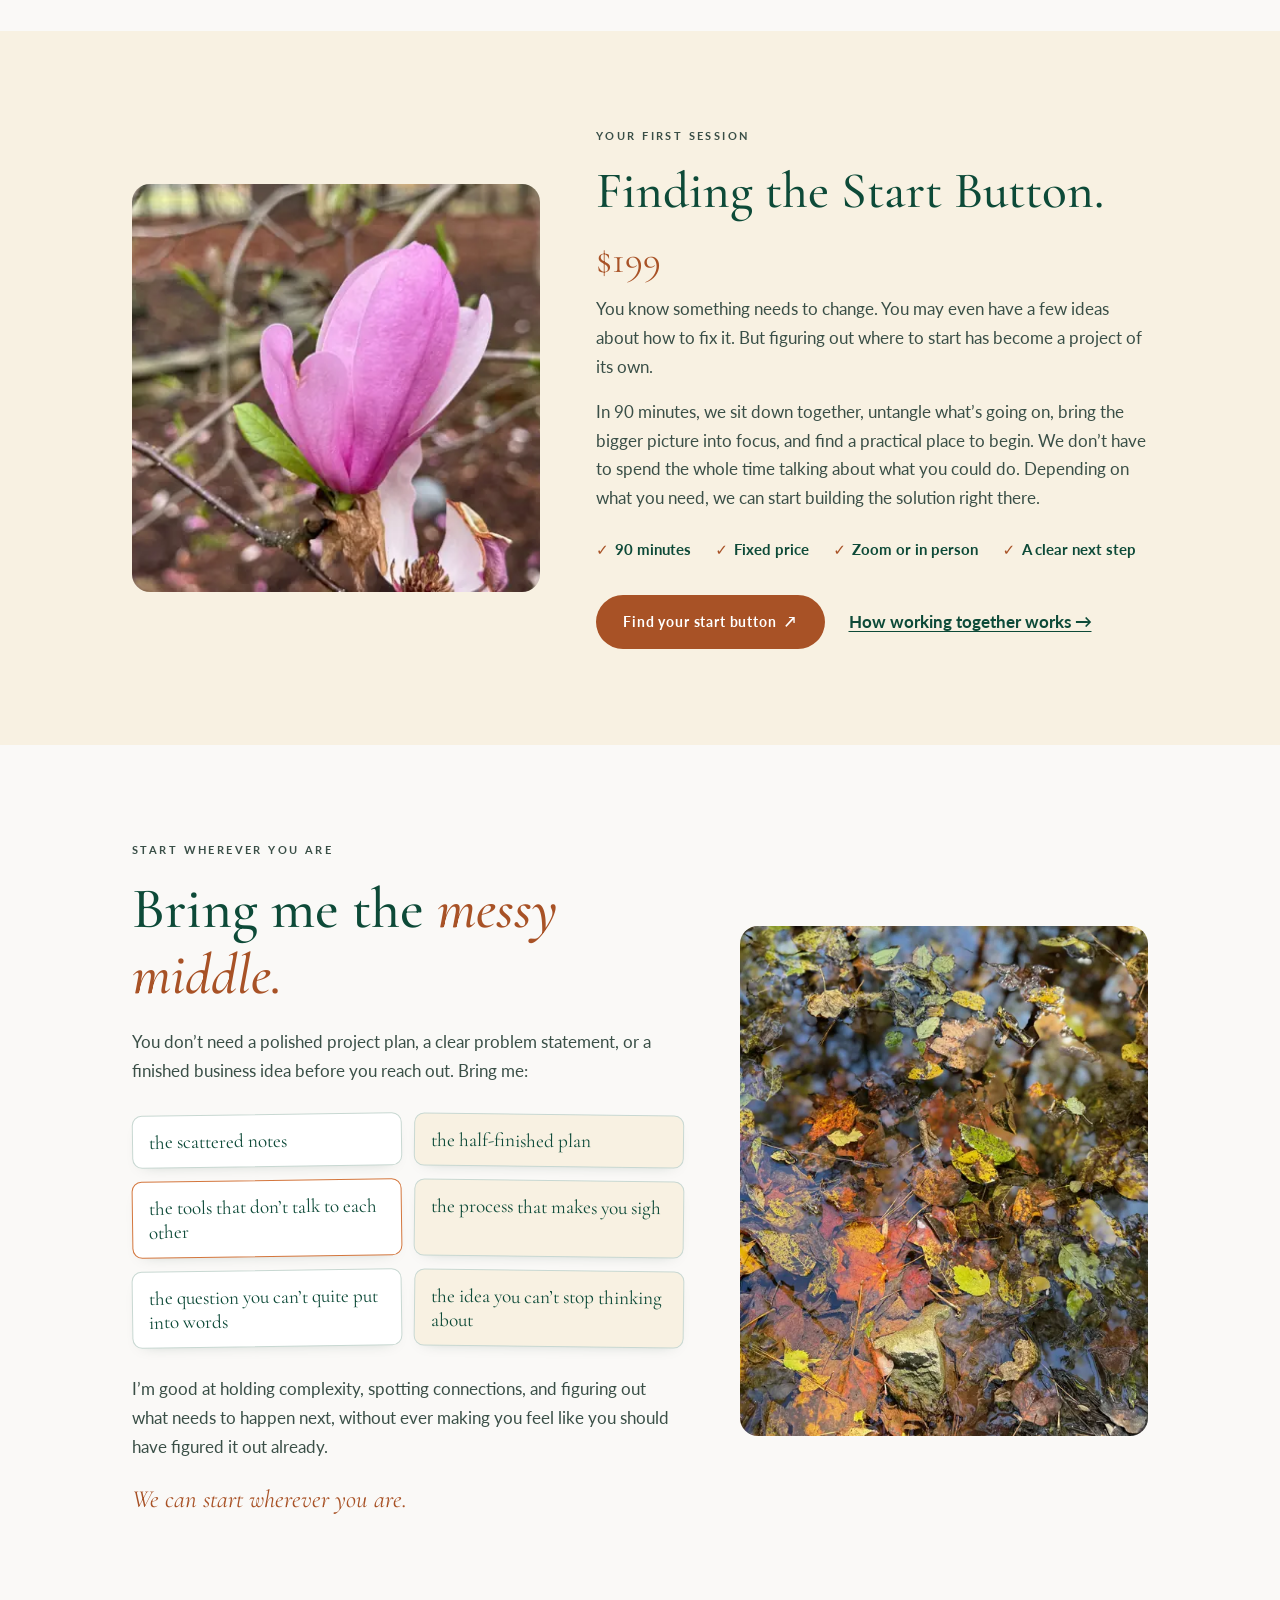
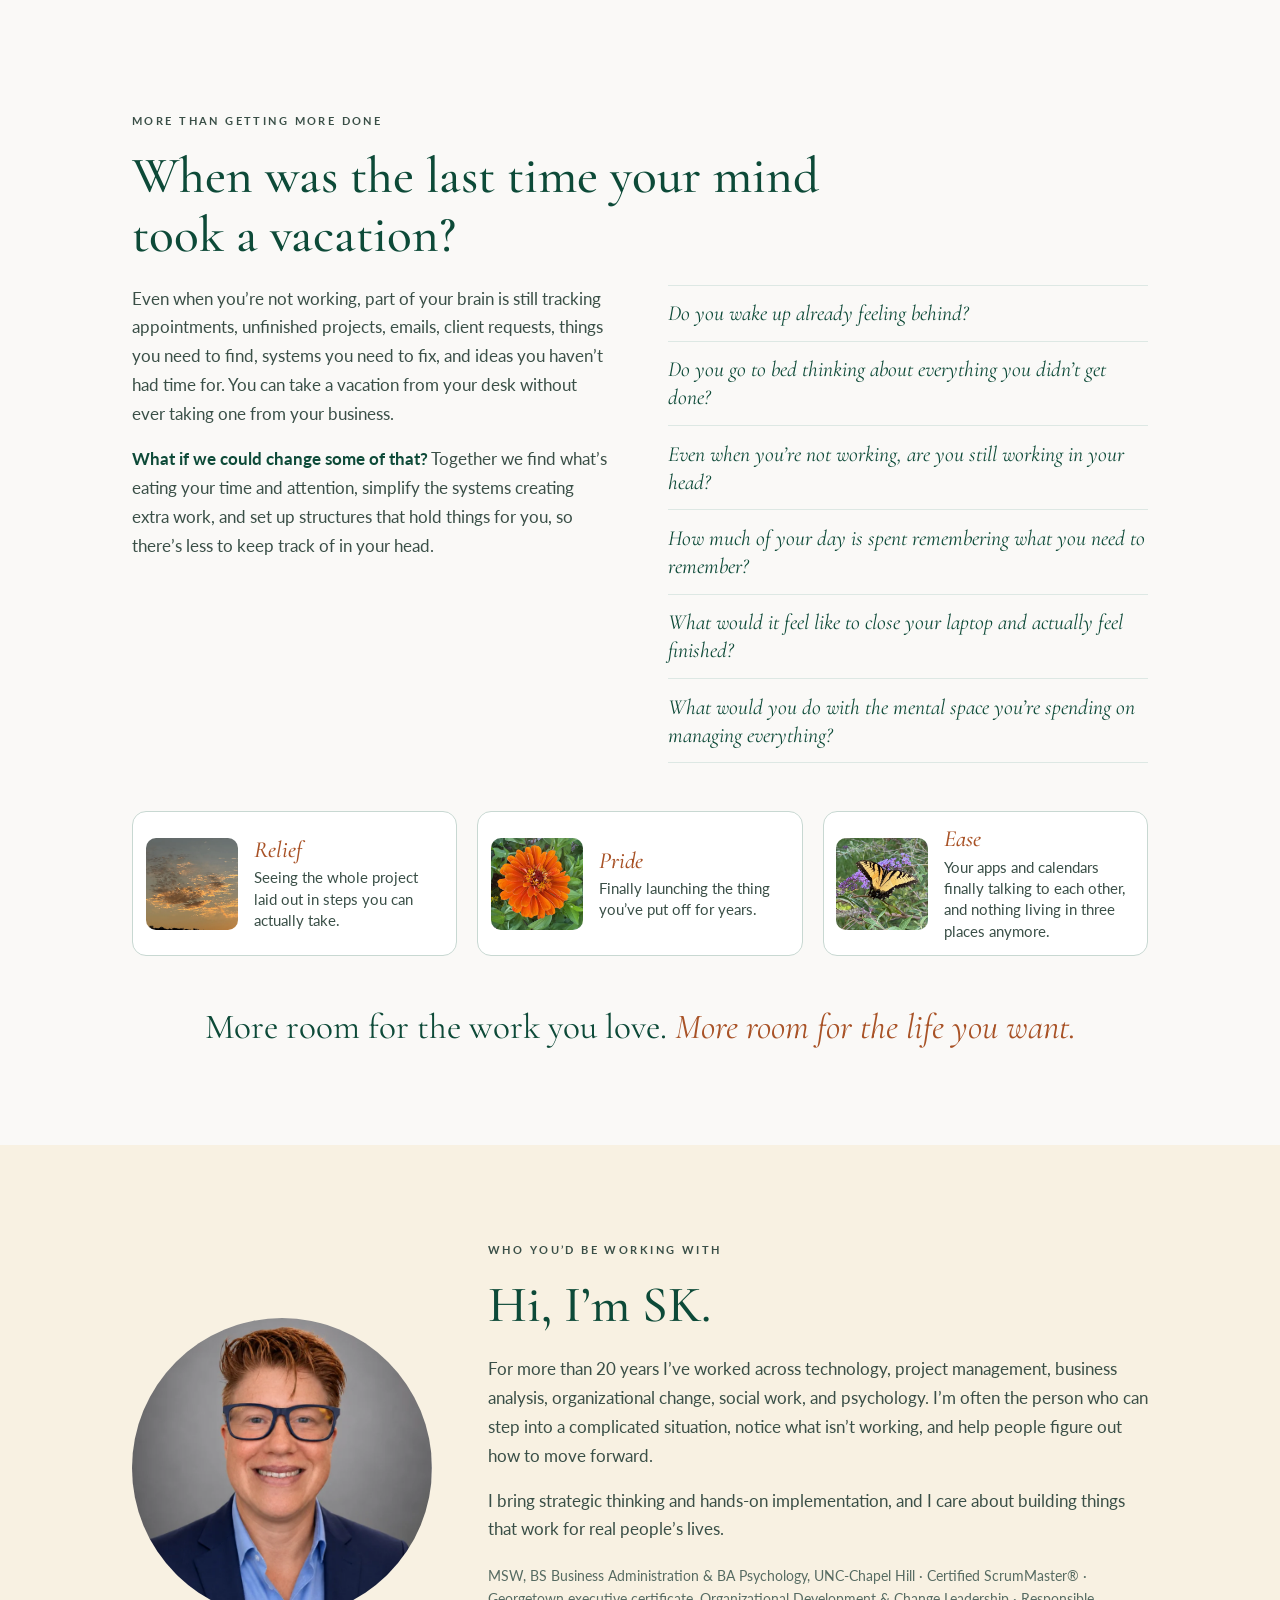
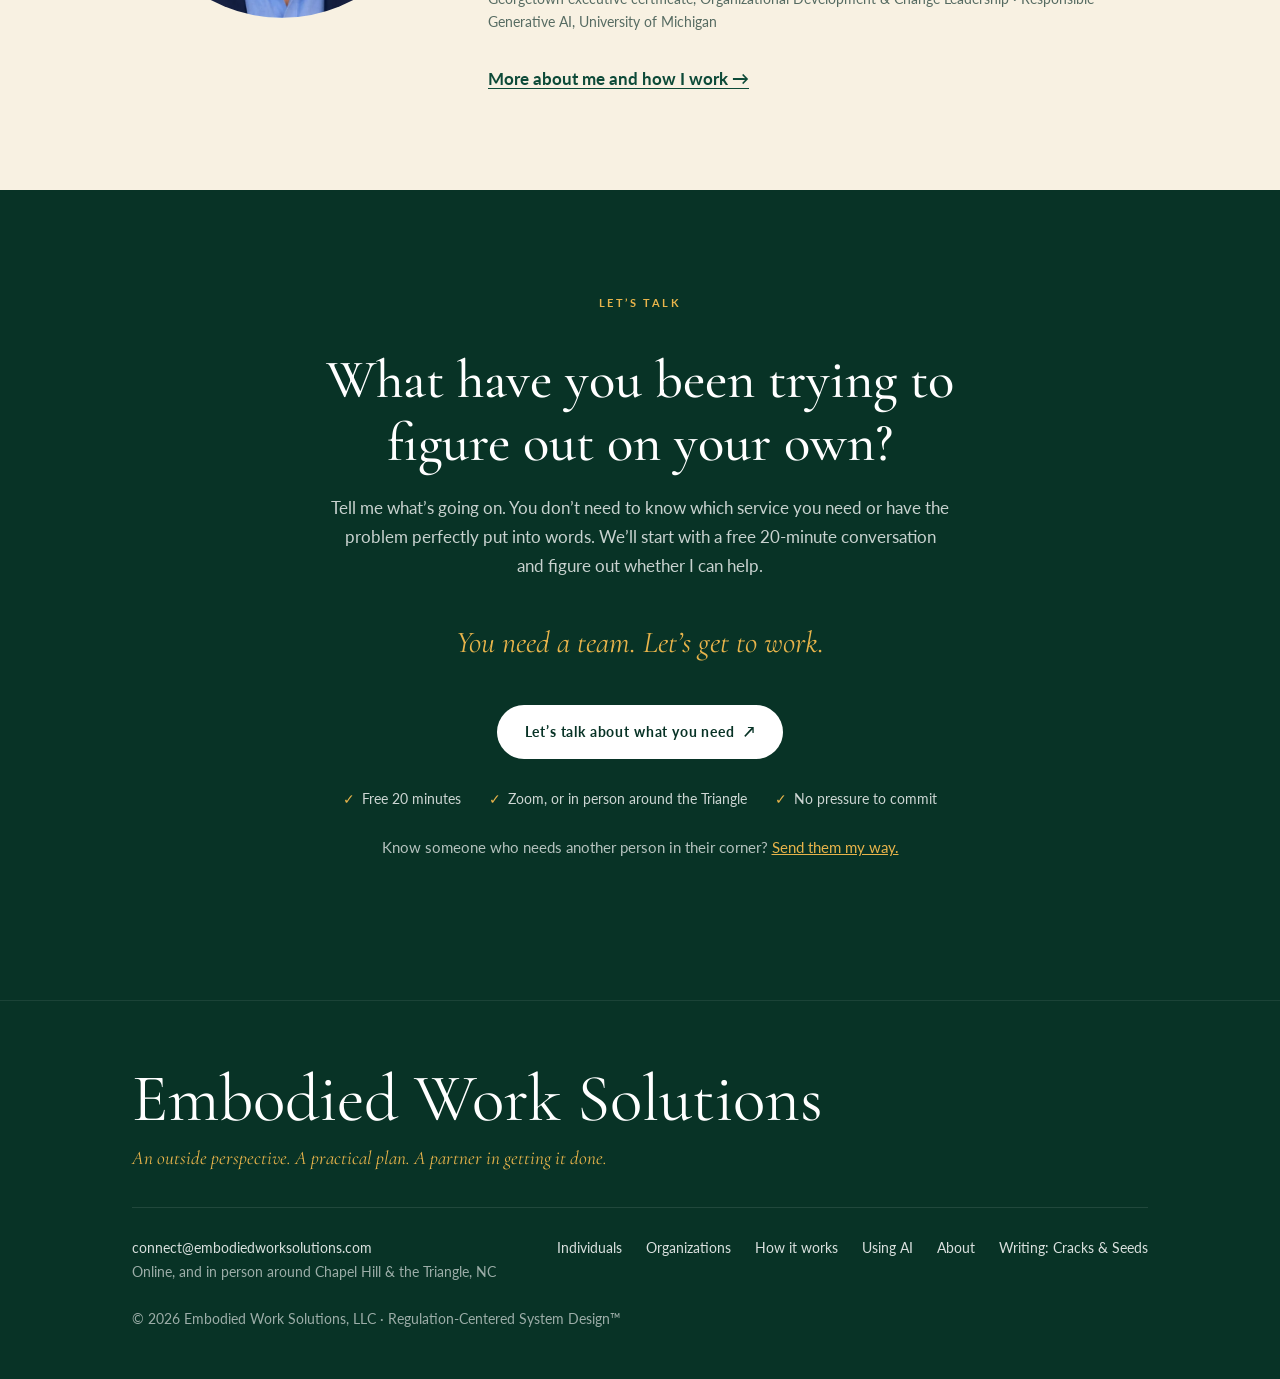
==== commit 16b896fb: "Lens section: from the trenches to the overlook, with an arrow Numbered photos (1 In the trenches → " ====
--- a/index.html
+++ b/index.html
@@ -579,18 +579,23 @@
 <!-- C · A DIFFERENT LENS ─ SK's own photographs -->
 <section class="lens" id="lens">
   <div class="wrap">
-    <p class="eyebrow">Sometimes you need a different lens</p>
+    <p class="eyebrow">From the trenches to the overlook</p>
     <h2>It’s hard to see the whole picture when you’re standing in the middle of it.</h2>
-    <div class="lens-pair">
+    <div class="lens-pair journey-pair">
       <figure>
         <img src="assets/photos/ease.webp" alt="A path running between tall trees inside a green forest" loading="lazy" width="900" height="675" />
-        <figcaption><strong>From the trenches</strong>You see the next tree, and the next one, and the next.</figcaption>
+        <figcaption><span class="step-n">1</span><strong>In the trenches</strong>Where you are now: you see the next tree, and the next one, and the next.</figcaption>
       </figure>
+      <div class="lens-arrow" aria-hidden="true">
+        <svg viewBox="0 0 120 80" width="120" height="80"><path d="M6 66 C 40 66, 62 50, 104 16" fill="none" stroke="currentColor" stroke-width="4" stroke-linecap="round"/><path d="M86 12 L106 14 L102 34" fill="none" stroke="currentColor" stroke-width="4" stroke-linecap="round" stroke-linejoin="round"/></svg>
+        <span>We step back<br>together</span>
+      </div>
       <figure class="focus">
         <img src="assets/photos/clarity.webp" alt="A wide view from a mountain overlook: layers of forested ridges stretching to the horizon" loading="lazy" width="900" height="675" />
-        <figcaption><strong>From the overlook</strong>You see the shape of the land, and where the paths actually go.</figcaption>
+        <figcaption><span class="step-n">2</span><strong>At the overlook</strong>Where we go together: you see the shape of the land, and where the paths actually lead.</figcaption>
       </figure>
     </div>
+    <p class="sr-only">We move together from the trenches, where you can only see the next tree, up to the overlook, where you can see the whole landscape.</p>
     <div class="lens-copy">
       <div>
         <p>When you’re immersed in the day-to-day of your business, you’re responding to what’s urgent, juggling competing priorities, and making decisions while carrying everything else that needs your attention. From there, it’s hard to see how the pieces fit together.</p>
--- a/assets/ews.css
+++ b/assets/ews.css
@@ -423,3 +423,15 @@
   .half-photo img { max-height: none; aspect-ratio: 16 / 10; }
 }
 @media (max-width: 480px) { .half .hire.half-list { grid-template-columns: 1fr; } }
+
+/* Lens: trenches → (arrow) → overlook */
+.lens-pair.journey-pair { grid-template-columns: 1fr 130px 1fr; gap: 1rem; align-items: center; }
+.journey-pair figure { min-height: 340px; }
+.journey-pair .step-n { display: inline-grid; place-items: center; width: 1.7rem; height: 1.7rem; border-radius: 50%; background: var(--honey); color: var(--forest-dark); font-weight: 700; font-size: .9rem; margin-bottom: .45rem; }
+.lens-arrow { display: flex; flex-direction: column; align-items: center; gap: .5rem; color: var(--terracotta); text-align: center; }
+.lens-arrow span { font-family: var(--serif); font-style: italic; font-size: 1.15rem; line-height: 1.2; color: var(--forest); }
+@media (max-width: 900px) {
+  .lens-pair.journey-pair { grid-template-columns: 1fr; }
+  .lens-arrow { flex-direction: row; justify-content: center; padding: .25rem 0; }
+  .lens-arrow svg { transform: rotate(90deg); width: 70px; height: 50px; }
+}
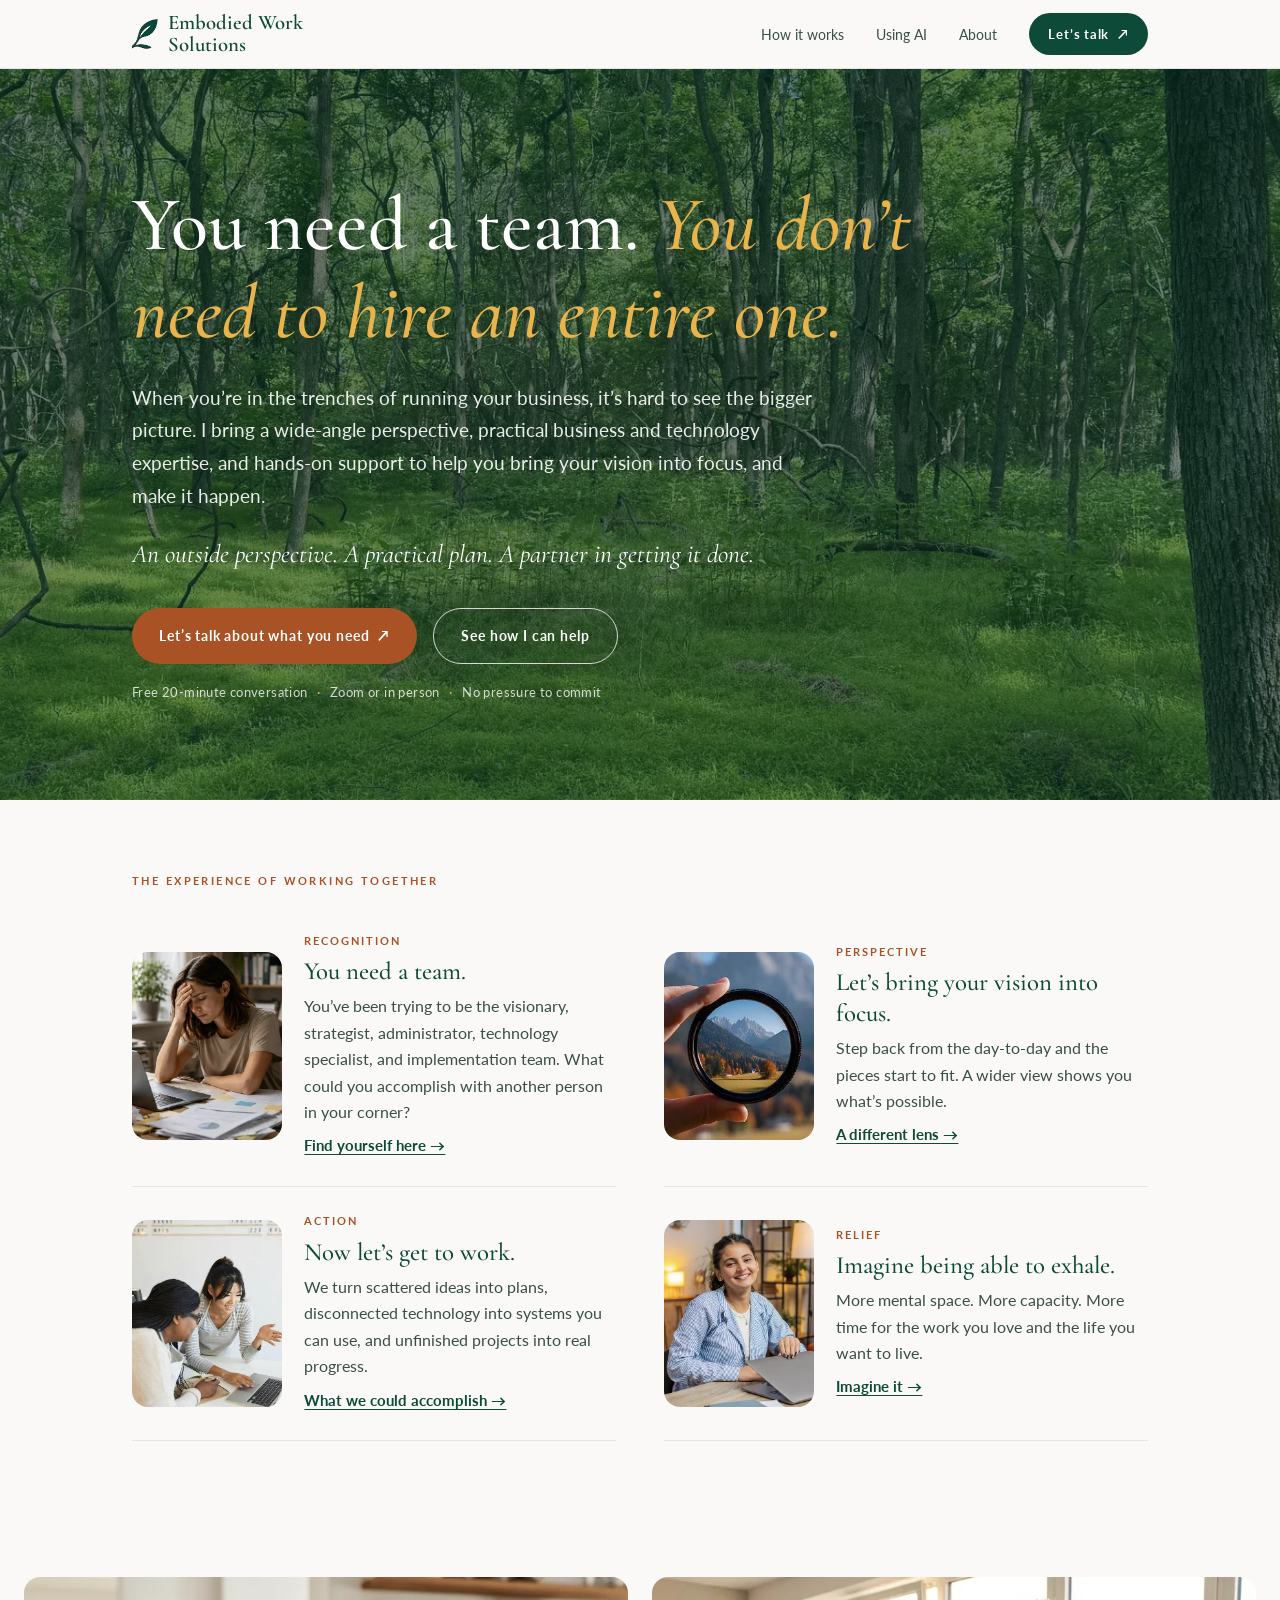
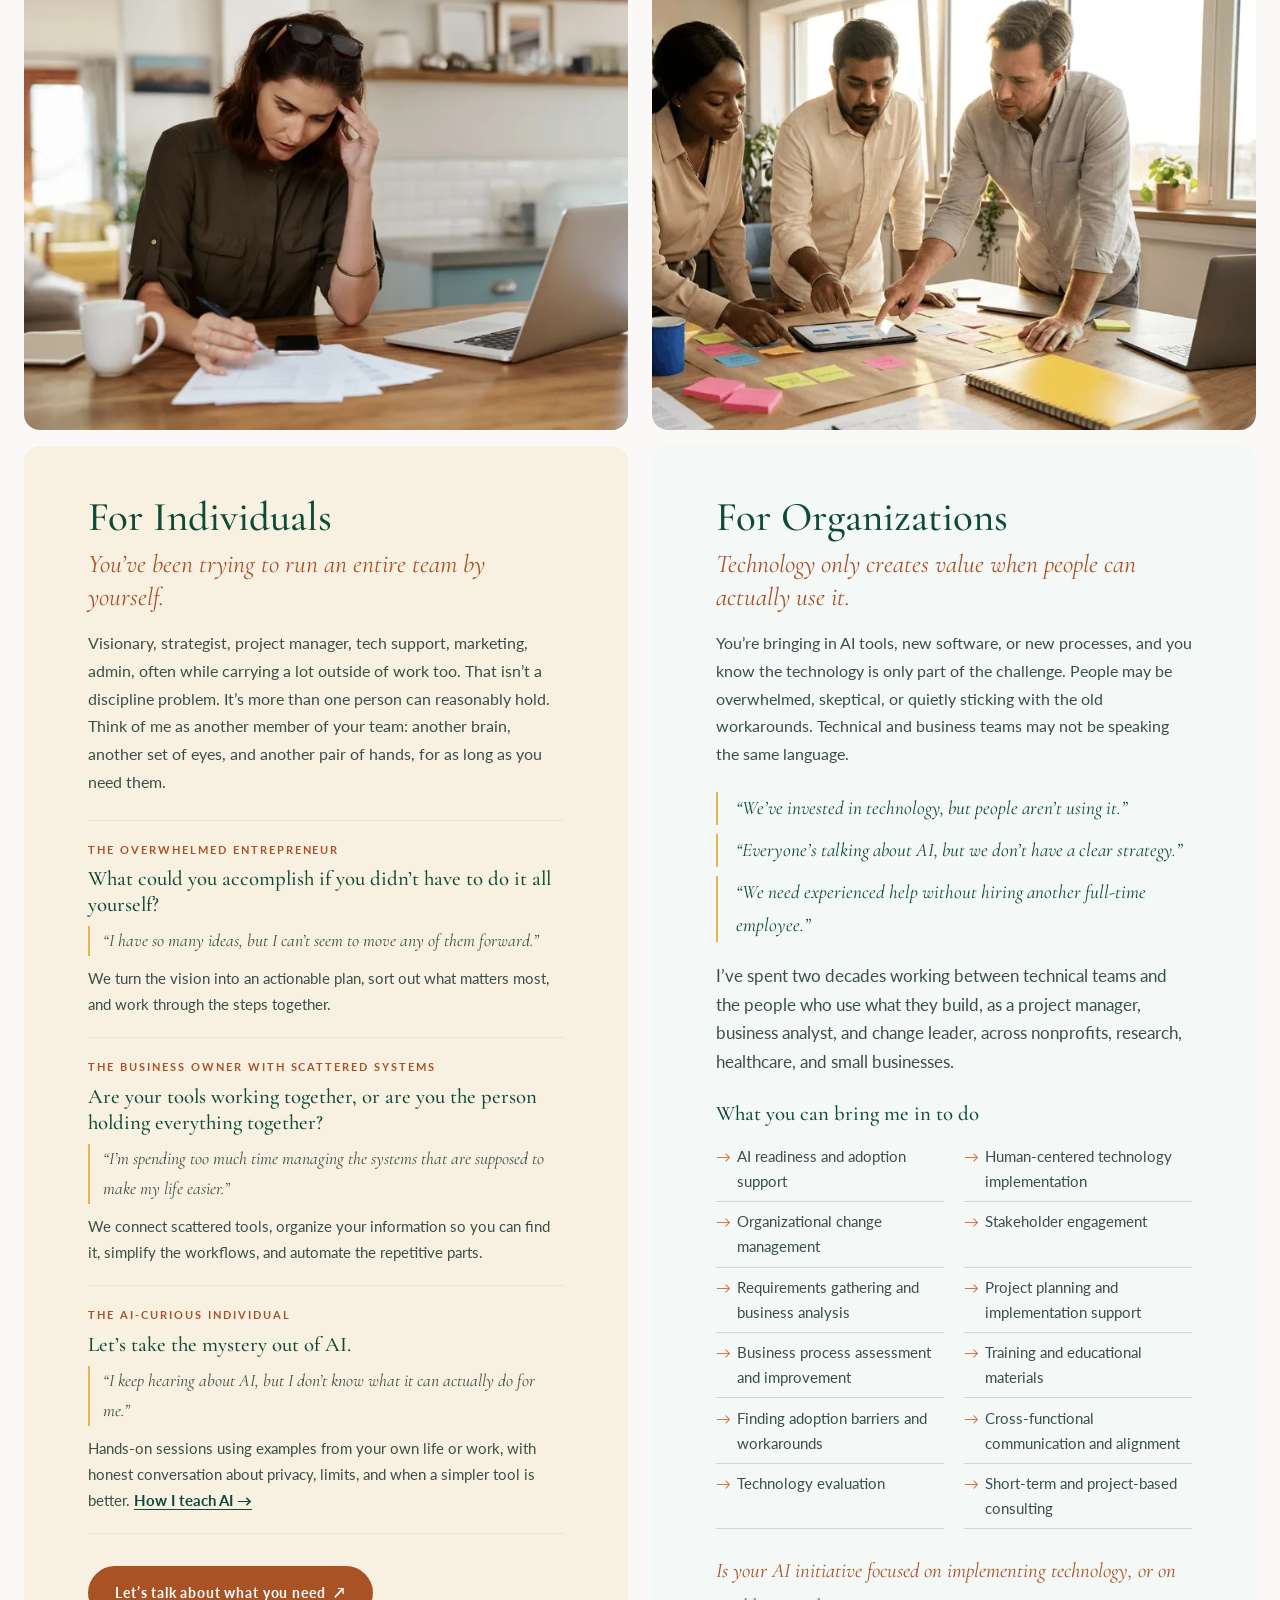
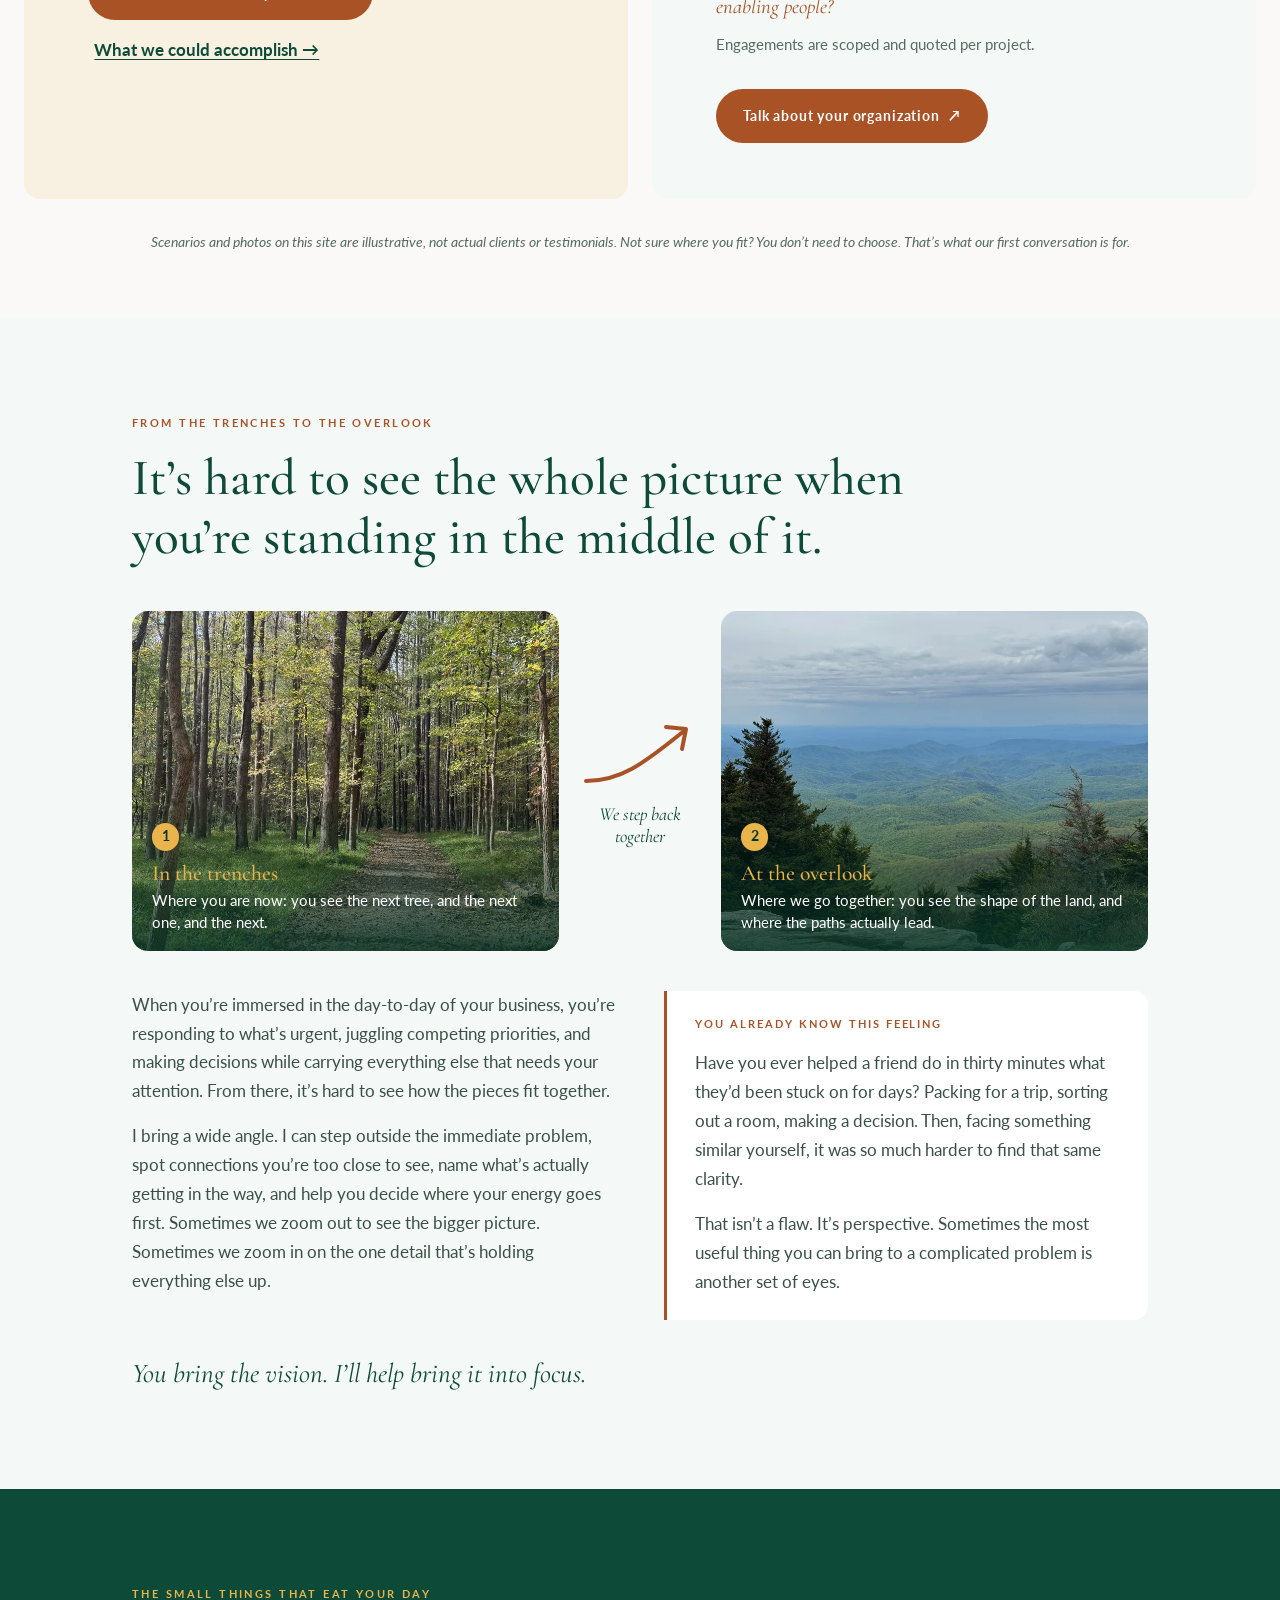
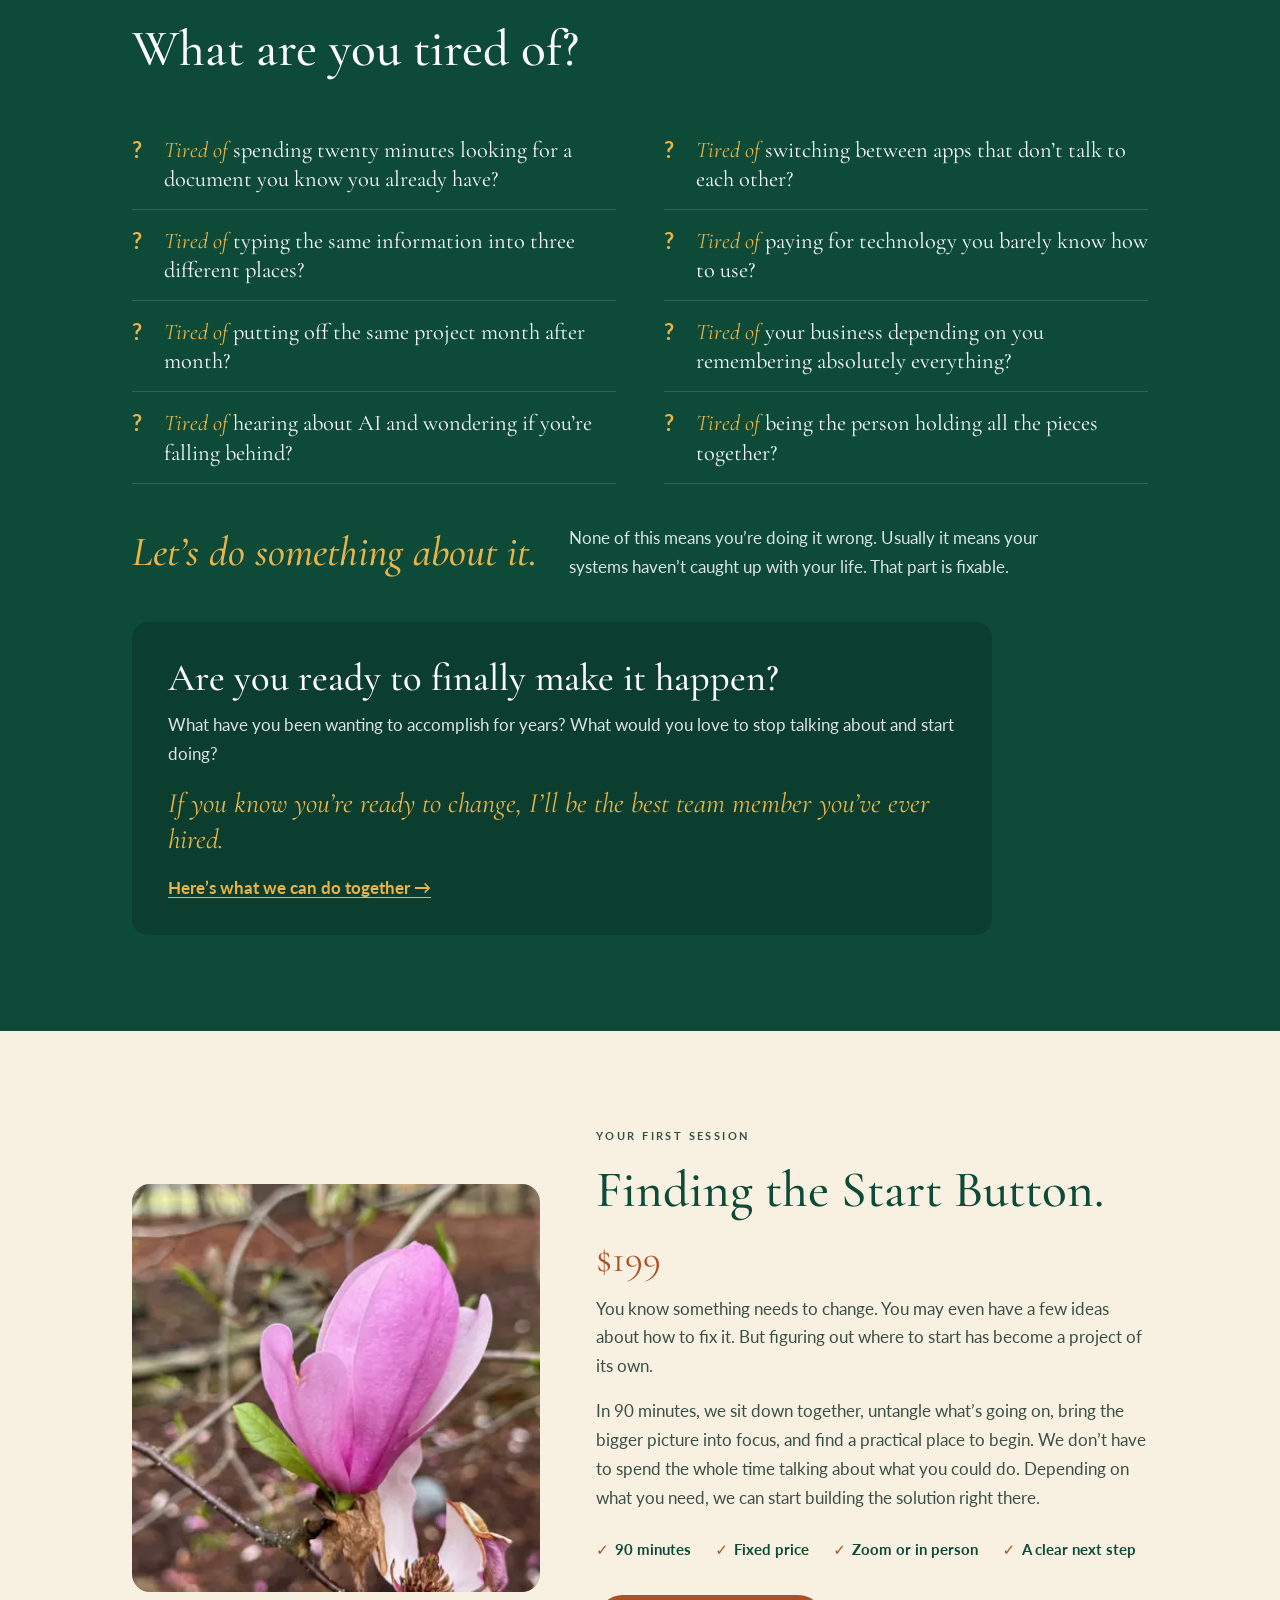
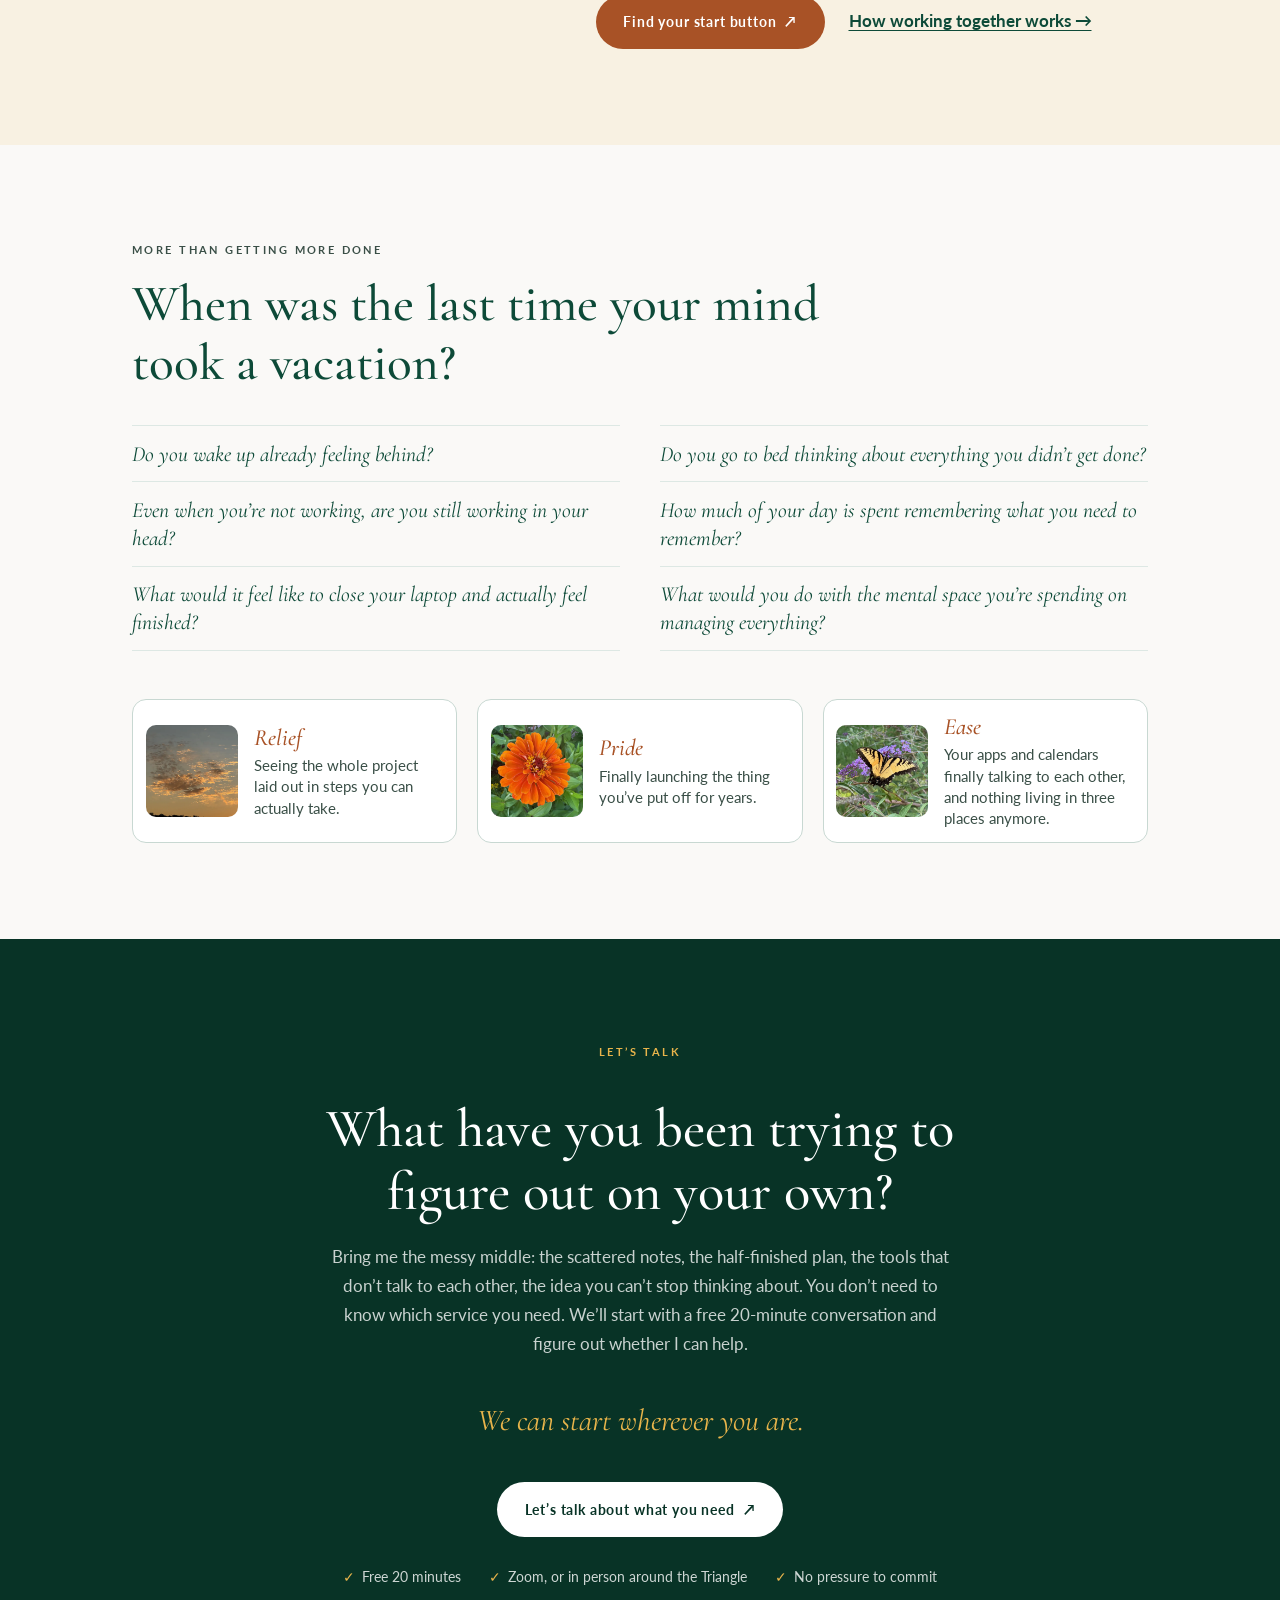
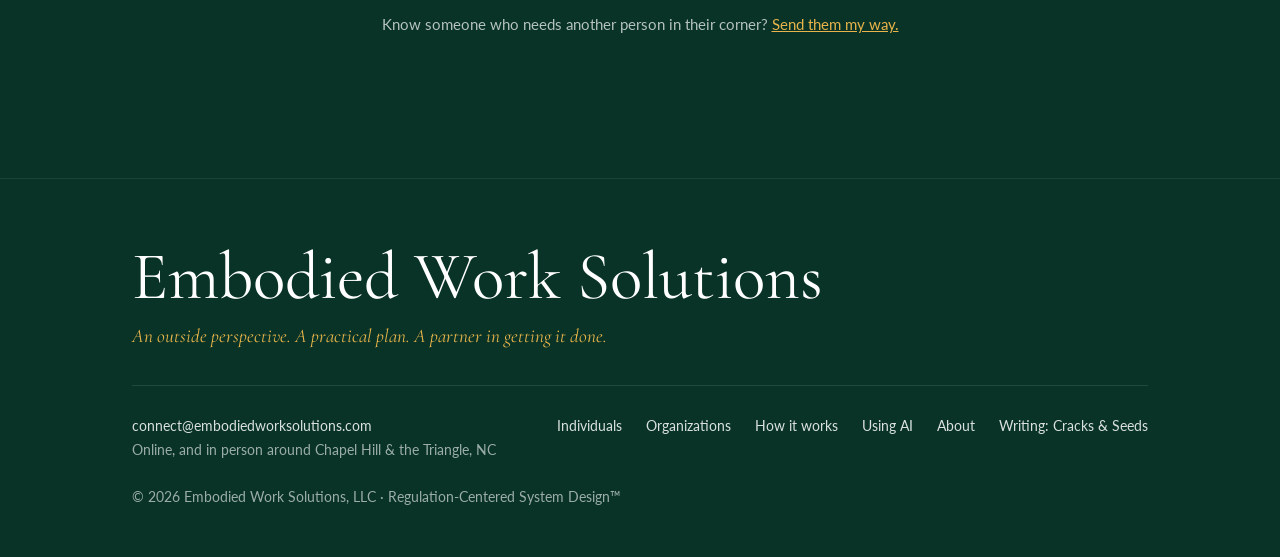
==== commit bb2b01ad: "Shorter homepage, nothing repeated elsewhere - Hero back to SK's forest and text only; eyebrow line " ====
--- a/index.html
+++ b/index.html
@@ -388,8 +388,6 @@
   <div class="wrap">
     <a href="index.html" class="brand" aria-label="Embodied Work Solutions, home"><img src="assets/leaf.webp" alt="" width="96" height="109" /><span>Embodied Work<br>Solutions</span></a>
     <ul class="nav-links">
-      <li><a href="index.html#who">Individuals</a></li>
-      <li><a href="index.html#organizations">Organizations</a></li>
       <li><a href="how-it-works.html">How it works</a></li>
       <li><a href="ai.html">Using AI</a></li>
       <li><a href="about.html">About</a></li>
@@ -400,8 +398,6 @@
   <div class="mobile-menu" id="mobile-menu" hidden>
     <ul>
       <li><a href="index.html" aria-current="page">Home</a></li>
-      <li><a href="index.html#who">Individuals</a></li>
-      <li><a href="index.html#organizations">Organizations</a></li>
       <li><a href="how-it-works.html">How it works</a></li>
       <li><a href="ai.html">Using AI</a></li>
       <li><a href="about.html">About</a></li>
@@ -410,34 +406,18 @@
   </div>
 </nav>
 
-<!-- A · HERO
-     Photo: assets/photos/hero-team-collaboration.webp
-     REFERENCE IMAGE from SK's visual-inspiration page (credited there to elevify.com).
-     License it or replace it with SK's own photo before going live. -->
-<header class="hero3 nature" id="top" style="background-image:linear-gradient(rgba(8,51,38,0.55),rgba(8,51,38,0.5)),url(assets/photos/header-home.webp)">
+
+<!-- A · HERO: SK's green forest, text only -->
+<header class="hero has-photo" id="top" style="background-image:linear-gradient(rgba(8,51,38,0.6),rgba(8,51,38,0.55)),url(assets/photos/header-home.webp)">
   <div class="wrap">
-    <p class="eyebrow">Embodied Work Solutions · Business, technology &amp; AI support · Online and around the Triangle, NC</p>
     <h1>You need a team. <em>You don’t need to hire an entire one.</em></h1>
-    <div class="hero3-grid has-slot">
-      <figure class="slot">
-        <img src="assets/photos/hero-team-collaboration.webp" onerror="ewsImg(this)"
-          data-fallback="assets/photos/help-ageing-better.webp"
-          data-fallback-alt="A woman with short white hair and a lanyard points at a computer screen while a colleague leans in, the two of them working something out together"
-          alt="Two people side by side at a table, leaning over an open notebook and a laptop, working something out together"
-          width="1282" height="755" fetchpriority="high" />
-        <figcaption class="credit">Photo by <a href="https://unsplash.com/@ageing_better?utm_source=unsplash&amp;utm_medium=referral&amp;utm_content=creditCopyText" target="_blank" rel="noopener">Centre for Ageing Better</a> on <a href="https://unsplash.com/photos/a-man-pointing-at-a-woman-wkFRvw2lTAg?utm_source=unsplash&amp;utm_medium=referral&amp;utm_content=creditCopyText" target="_blank" rel="noopener">Unsplash</a></figcaption>
-      </figure>
-      <div>
-        <p class="lede">When you’re in the trenches of running your business, it’s difficult to see the bigger picture. You’re juggling responsibilities, navigating technology, managing information, and trying to find time for the things that would actually move you forward.</p>
-        <p class="lede">I bring a wide-angle perspective, practical business and technology expertise, and hands-on support to help you bring your vision into focus, and make it happen.</p>
-        <p class="promise">An outside perspective. A practical plan. A partner in getting it done.</p>
-        <div class="actions">
-          <a href="contact.html" class="btn warm">Let’s talk about what you need <span class="arrow">↗</span></a>
-          <a href="#accomplish" class="btn ghost light-ghost">See what we could accomplish</a>
-        </div>
-        <p class="micro"><span>Free 20-minute conversation</span><span>Zoom or in person</span><span>No pressure</span></p>
-      </div>
-    </div>
+    <p class="lede">When you’re in the trenches of running your business, it’s hard to see the bigger picture. I bring a wide-angle perspective, practical business and technology expertise, and hands-on support to help you bring your vision into focus, and make it happen.</p>
+    <p class="promise">An outside perspective. A practical plan. A partner in getting it done.</p>
+    <div class="actions">
+      <a href="contact.html" class="btn warm">Let’s talk about what you need <span class="arrow">↗</span></a>
+      <a href="#help" class="btn ghost">See how I can help</a>
+    </div>
+    <p class="micro"><span>Free 20-minute conversation</span><span>Zoom or in person</span><span>No pressure to commit</span></p>
   </div>
 </header>
 
@@ -460,7 +440,7 @@
       </li>
       <li class="beat">
         <img src="assets/photos/experience-action.webp" alt="Two women at a table with a laptop and notebook, one explaining and gesturing while the other takes notes" loading="lazy" width="232" height="293" />
-        <div><p class="stage">Action</p><h3>Now let’s get to work.</h3><p>We turn scattered ideas into plans, disconnected technology into systems you can use, and unfinished projects into real progress.</p><a class="more" href="#accomplish">What we could accomplish →</a></div>
+        <div><p class="stage">Action</p><h3>Now let’s get to work.</h3><p>We turn scattered ideas into plans, disconnected technology into systems you can use, and unfinished projects into real progress.</p><a class="more" href="how-it-works.html#accomplish">What we could accomplish →</a></div>
       </li>
       <li class="beat">
         <img src="assets/photos/finally-able-to-exhale.webp" alt="A smiling woman in a striped shirt closes her laptop at the end of a productive day" loading="lazy" width="232" height="295" />
@@ -485,8 +465,8 @@
           width="739" height="551" />
       </figure>
       <div class="half-body">
-        <p class="eyebrow">How I can help individuals</p>
-        <h2>You’ve been trying to run an entire team by yourself.</h2>
+        <h2>For Individuals</h2>
+        <p class="subhead">You’ve been trying to run an entire team by yourself.</p>
         <p class="lede">Visionary, strategist, project manager, tech support, marketing, admin, often while carrying a lot outside of work too. That isn’t a discipline problem. It’s more than one person can reasonably hold. Think of me as another member of your team: another brain, another set of eyes, and another pair of hands, for as long as you need them.</p>
         <div class="types">
           <div class="type">
@@ -508,7 +488,7 @@
             <p>Hands-on sessions using examples from your own life or work, with honest conversation about privacy, limits, and when a simpler tool is better. <a class="more" href="ai.html">How I teach AI →</a></p>
           </div>
         </div>
-        <div class="btn-row"><a href="contact.html" class="btn warm">Let’s talk about what you need <span class="arrow">↗</span></a><a class="more" href="#accomplish">What we could accomplish →</a></div>
+        <div class="btn-row"><a href="contact.html" class="btn warm">Let’s talk about what you need <span class="arrow">↗</span></a><a class="more" href="how-it-works.html#accomplish">What we could accomplish →</a></div>
       </div>
     </article>
 
@@ -521,8 +501,8 @@
           width="740" height="551" />
       </figure>
       <div class="half-body">
-        <p class="eyebrow">How I can help organizations</p>
-        <h2>Technology only creates value when people can actually use it.</h2>
+        <h2>For Organizations</h2>
+        <p class="subhead">Technology only creates value when people can actually use it.</p>
         <p class="lede">You’re bringing in AI tools, new software, or new processes, and you know the technology is only part of the challenge. People may be overwhelmed, skeptical, or quietly sticking with the old workarounds. Technical and business teams may not be speaking the same language.</p>
         <ul class="thinking" aria-label="What you might be thinking">
         <li>“We’ve invested in technology, but people aren’t using it.”</li>
@@ -555,27 +535,6 @@
   <p class="illustrative wrap">Scenarios and photos on this site are illustrative, not actual clients or testimonials. Not sure where you fit? You don’t need to choose. That’s what our first conversation is for.</p>
 </section>
 
-<!-- F · WHAT WE COULD ACCOMPLISH TOGETHER -->
-<section class="accomplish" id="accomplish">
-  <div class="wrap">
-    <p class="eyebrow">For individuals &amp; small businesses · What we could accomplish together</p>
-    <h2>Concrete help. Things you can point to.</h2>
-    <p class="lede">Here’s what working together can actually produce. Each one starts with your situation, not a template.</p>
-    <div class="verbs">
-      <div class="verb"><span class="v">CONNECT</span><div><h3>Connect your scattered email and calendars.</h3><p>Bring accounts, calendars, documents, and apps into one setup that makes sense, so you stop switching between systems and stop missing things.</p></div></div>
-      <div class="verb"><span class="v">ORGANIZE</span><div><h3>Create structure out of disorganization.</h3><p>Sorting, tagging, and making things easy to find. A searchable library or knowledge base means no more hunting for information you know you already have.</p></div></div>
-      <div class="verb"><span class="v">SIMPLIFY</span><div><h3>Cut what’s creating extra work.</h3><p>Unneeded steps, duplicate data entry, overlapping subscriptions, confusing processes. Fewer things to track, and less to pay for.</p></div></div>
-      <div class="verb"><span class="v">AUTOMATE</span><div><h3>Take repetitive tasks off your plate.</h3><p>Templates, integrations, workflows, and AI-assisted steps where they genuinely fit, so your time goes to the work that needs you.</p></div></div>
-      <div class="verb"><span class="v">FOCUS</span><div><h3>Turn your ideas into an actionable plan.</h3><p>What matters most, what’s in the way, what comes first, and where your energy counts. A business plan, a project roadmap, or a content schedule you can actually follow.</p></div></div>
-      <div class="verb"><span class="v">BUILD</span><div><h3>Build what your next stage needs.</h3><p>Plans, systems, resources, simple tools, marketing graphics, and workflows that support where you’re headed.</p></div></div>
-      <div class="verb"><span class="v">COMPARE</span><div><h3>Compare software before you commit.</h3><p>Make an informed choice without spending hours researching every tool, and stop paying for ones you don’t need.</p></div></div>
-      <div class="verb"><span class="v">IMPLEMENT</span><div><h3>Move an unfinished project forward.</h3><p>Not just recommendations. We find where it’s stuck and put the solution into practice, step by step, until it’s working.</p></div></div>
-    </div>
-    <p class="also"><strong>Curious about AI?</strong> Learn what it can actually do for you, using real examples from your own life or business. <a class="more" href="ai.html">Using AI →</a></p>
-    <div class="btn-row"><a href="contact.html" class="btn">Let’s talk about what you need <span class="arrow">↗</span></a></div>
-  </div>
-</section>
-
 <!-- C · A DIFFERENT LENS ─ SK's own photographs -->
 <section class="lens" id="lens">
   <div class="wrap">
@@ -634,38 +593,8 @@
       <h3>Are you ready to finally make it happen?</h3>
       <p>What have you been wanting to accomplish for years? What would you love to stop talking about and start doing?</p>
       <p class="pledge">If you know you’re ready to change, I’ll be the best team member you’ve ever hired.</p>
-      <a class="more" href="#accomplish">Here’s what we can do together →</a>
-    </div>
-  </div>
-</section>
-
-<!-- E · I DON'T JUST HELP YOU FIGURE IT OUT -->
-<section class="doit" id="do-it">
-  <div class="wrap cols has-slot">
-    <div>
-      <p class="eyebrow">Thinking partner and implementation partner</p>
-      <h2>I don’t just help you figure it out. <em>I help you do it.</em></h2>
-      <p>Sometimes you need someone to think through a complicated decision with you. Sometimes you need someone to research the options, build the plan, organize the information, set up the technology, or get a stalled project moving again. I can do both.</p>
-      <p>Depending on what you need, I can be your:</p>
-      <ul class="roles">
-        <li><strong>Thinking partner</strong>Talk it through, test ideas, make the call.</li>
-        <li><strong>Project manager</strong>Break it down, put it in order, keep it moving.</li>
-        <li><strong>Systems designer</strong>Build structures around how you actually work.</li>
-        <li><strong>Technology translator</strong>Between tech-speak and plain language.</li>
-        <li><strong>Facilitator</strong>Get a group aligned and moving in one direction.</li>
-        <li><strong>Implementation partner</strong>Roll up our sleeves and set it up.</li>
-      </ul>
-      <div class="why-person">
-        <h3>Why not just ask AI?</h3>
-        <p>AI can give you answers. Knowing which problem to solve and turning an answer into something that works for real people is a different skill. <a class="more" href="ai.html#why-a-person">Why work with a person →</a></p>
-      </div>
-    </div>
-    <!-- photo slot: assets/photos/hands-on-problem-solving.webp (section works without it) -->
-    <figure class="slot">
-      <img src="assets/photos/hands-on-problem-solving.webp" onerror="ewsImg(this)" loading="lazy"
-        alt="Close-up of hands arranging sticky notes into a process map next to an open laptop"
-        width="1200" height="1500" />
-    </figure>
+      <a class="more" href="how-it-works.html#accomplish">Here’s what we can do together →</a>
+    </div>
   </div>
 </section>
 
@@ -691,45 +620,11 @@
   </div>
 </section>
 
-<!-- H · BRING ME THE MESSY MIDDLE ─ photo slot: assets/photos/entrepreneur-vision-to-action.webp -->
-<section class="messy-mid" id="messy-middle">
-  <div class="wrap cols has-slot">
-    <div>
-      <p class="eyebrow">Start wherever you are</p>
-      <h2>Bring me the <em>messy middle.</em></h2>
-      <p>You don’t need a polished project plan, a clear problem statement, or a finished business idea before you reach out. Bring me:</p>
-      <ul class="scraps">
-        <li>the scattered notes</li>
-        <li>the half-finished plan</li>
-        <li>the tools that don’t talk to each other</li>
-        <li>the process that makes you sigh</li>
-        <li>the question you can’t quite put into words</li>
-        <li>the idea you can’t stop thinking about</li>
-      </ul>
-      <p>I’m good at holding complexity, spotting connections, and figuring out what needs to happen next, without ever making you feel like you should have figured it out already.</p>
-      <p class="start-here">We can start wherever you are.</p>
-    </div>
-    <figure class="slot">
-      <img src="assets/photos/entrepreneur-vision-to-action.webp" onerror="ewsImg(this)" loading="lazy"
-        data-fallback="assets/photos/exhale.webp"
-        data-fallback-alt="Autumn leaves scattered across still water, the sky reflected among them"
-        alt="Two people at a table covered with notebooks and sticky notes, sorting ideas into a plan"
-        width="1200" height="1500" />
-    </figure>
-  </div>
-</section>
-
 <!-- J · IMAGINE BEING ABLE TO EXHALE ─ photo slot: assets/photos/finally-able-to-exhale.webp -->
 <section class="exhale" id="exhale">
   <div class="wrap">
     <p class="eyebrow">More than getting more done</p>
-    <h2>When was the last time your mind took a vacation?</h2>
-    <div class="cols has-slot">
-      <div>
-        <p>Even when you’re not working, part of your brain is still tracking appointments, unfinished projects, emails, client requests, things you need to find, systems you need to fix, and ideas you haven’t had time for. You can take a vacation from your desk without ever taking one from your business.</p>
-        <p><strong style="color:var(--forest)">What if we could change some of that?</strong> Together we find what’s eating your time and attention, simplify the systems creating extra work, and set up structures that hold things for you, so there’s less to keep track of in your head.</p>
-      </div>
-      <ul class="wonder">
+    <h2>When was the last time your mind took a vacation?</h2><ul class="wonder two-col">
         <li>Do you wake up already feeling behind?</li>
         <li>Do you go to bed thinking about everything you didn’t get done?</li>
         <li>Even when you’re not working, are you still working in your head?</li>
@@ -737,27 +632,10 @@
         <li>What would it feel like to close your laptop and actually feel finished?</li>
         <li>What would you do with the mental space you’re spending on managing everything?</li>
       </ul>
-    </div>
     <div class="feelings">
       <div class="feeling"><img src="assets/photos/relief.webp" alt="Sunset clouds glowing gold above the treetops" loading="lazy" width="900" height="675" /><div><h3>Relief</h3><p>Seeing the whole project laid out in steps you can actually take.</p></div></div>
       <div class="feeling"><img src="assets/photos/pride.webp" alt="A bright orange zinnia, petals open wide in the sun" loading="lazy" width="900" height="675" /><div><h3>Pride</h3><p>Finally launching the thing you’ve put off for years.</p></div></div>
       <div class="feeling"><img src="assets/photos/thrill.webp" alt="A yellow swallowtail butterfly landing on purple blooms" loading="lazy" width="900" height="675" /><div><h3>Ease</h3><p>Your apps and calendars finally talking to each other, and nothing living in three places anymore.</p></div></div>
-    </div>
-    <p class="closing">More room for the work you love. <em>More room for the life you want.</em></p>
-  </div>
-</section>
-
-<!-- K · MEET SK -->
-<section class="meet" id="meet">
-  <div class="wrap cols">
-    <div class="portrait"><img src="assets/photos/sk-headshot.webp" alt="SK smiling warmly, with swept-up copper hair and navy glasses, in a navy blazer and light blue shirt" width="720" height="720" loading="lazy" /></div>
-    <div>
-      <p class="eyebrow">Who you’d be working with</p>
-      <h2>Hi, I’m SK.</h2>
-      <p>For more than 20 years I’ve worked across technology, project management, business analysis, organizational change, social work, and psychology. I’m often the person who can step into a complicated situation, notice what isn’t working, and help people figure out how to move forward.</p>
-      <p>I bring strategic thinking and hands-on implementation, and I care about building things that work for real people’s lives.</p>
-      <p class="creds-line">MSW, BS Business Administration &amp; BA Psychology, UNC-Chapel Hill · Certified ScrumMaster® · Georgetown executive certificate, Organizational Development &amp; Change Leadership · Responsible Generative AI, University of Michigan</p>
-      <div class="btn-row"><a class="more" href="about.html">More about me and how I work →</a></div>
     </div>
   </div>
 </section>
@@ -767,8 +645,8 @@
   <div class="wrap narrow">
     <p class="eyebrow">Let’s talk</p>
     <h2>What have you been trying to figure out on your own?</h2>
-    <p>Tell me what’s going on. You don’t need to know which service you need or have the problem perfectly put into words. We’ll start with a free 20-minute conversation and figure out whether I can help.</p>
-    <p class="messy">You need a team. Let’s get to work.</p>
+    <p>Bring me the messy middle: the scattered notes, the half-finished plan, the tools that don’t talk to each other, the idea you can’t stop thinking about. You don’t need to know which service you need. We’ll start with a free 20-minute conversation and figure out whether I can help.</p>
+    <p class="messy">We can start wherever you are.</p>
     <a href="contact.html" class="btn light">Let’s talk about what you need <span class="arrow">↗</span></a>
     <ul class="checks"><li>Free 20 minutes</li><li>Zoom, or in person around the Triangle</li><li>No pressure to commit</li></ul>
     <p class="refer">Know someone who needs another person in their corner? <a href="mailto:connect@embodiedworksolutions.com?subject=A%20referral">Send them my way.</a></p>
--- a/assets/ews.css
+++ b/assets/ews.css
@@ -435,3 +435,23 @@
   .lens-arrow { flex-direction: row; justify-content: center; padding: .25rem 0; }
   .lens-arrow svg { transform: rotate(90deg); width: 70px; height: 50px; }
 }
+
+/* Home hero (trees + text): promise line */
+.hero.has-photo .promise { font-family: var(--serif); font-style: italic; font-size: clamp(1.3rem, 2.4vw, 1.6rem); color: #fff; margin: -1rem 0 2rem; }
+/* For Individuals | For Organizations: space between the photos */
+.halves { gap: 1.5rem; padding: 0 1.5rem; }
+.half-photo img { border-radius: 16px !important; }
+.half, .half.org { background: transparent; }
+.half.org .half-body { background: var(--forest-pale); border-radius: 16px; margin-top: 1rem; }
+.half:first-child .half-body { background: var(--sand); border-radius: 16px; margin-top: 1rem; }
+.split-help { padding-top: 4rem; }
+.half-body h2 { margin-bottom: .35rem; }
+.half-body .subhead { font-family: var(--serif); font-style: italic; font-size: clamp(1.3rem, 2.2vw, 1.6rem); line-height: 1.3; color: var(--terracotta); margin-bottom: 1rem; }
+.half-body { max-width: none; }
+.half:first-child .half-body { margin-left: 0; }
+@media (max-width: 900px) { .halves { gap: 2rem; padding: 0 1rem; } }
+/* Exhale: questions in two columns */
+.wonder.two-col { display: grid; grid-template-columns: 1fr 1fr; gap: 0 2.5rem; margin-top: 2rem; }
+.wonder.two-col li:nth-child(2) { border-top: 1px solid var(--rule); }
+@media (max-width: 760px) { .wonder.two-col { grid-template-columns: 1fr; } .wonder.two-col li:nth-child(2) { border-top: 0; } }
+.half-body { flex: 1; }
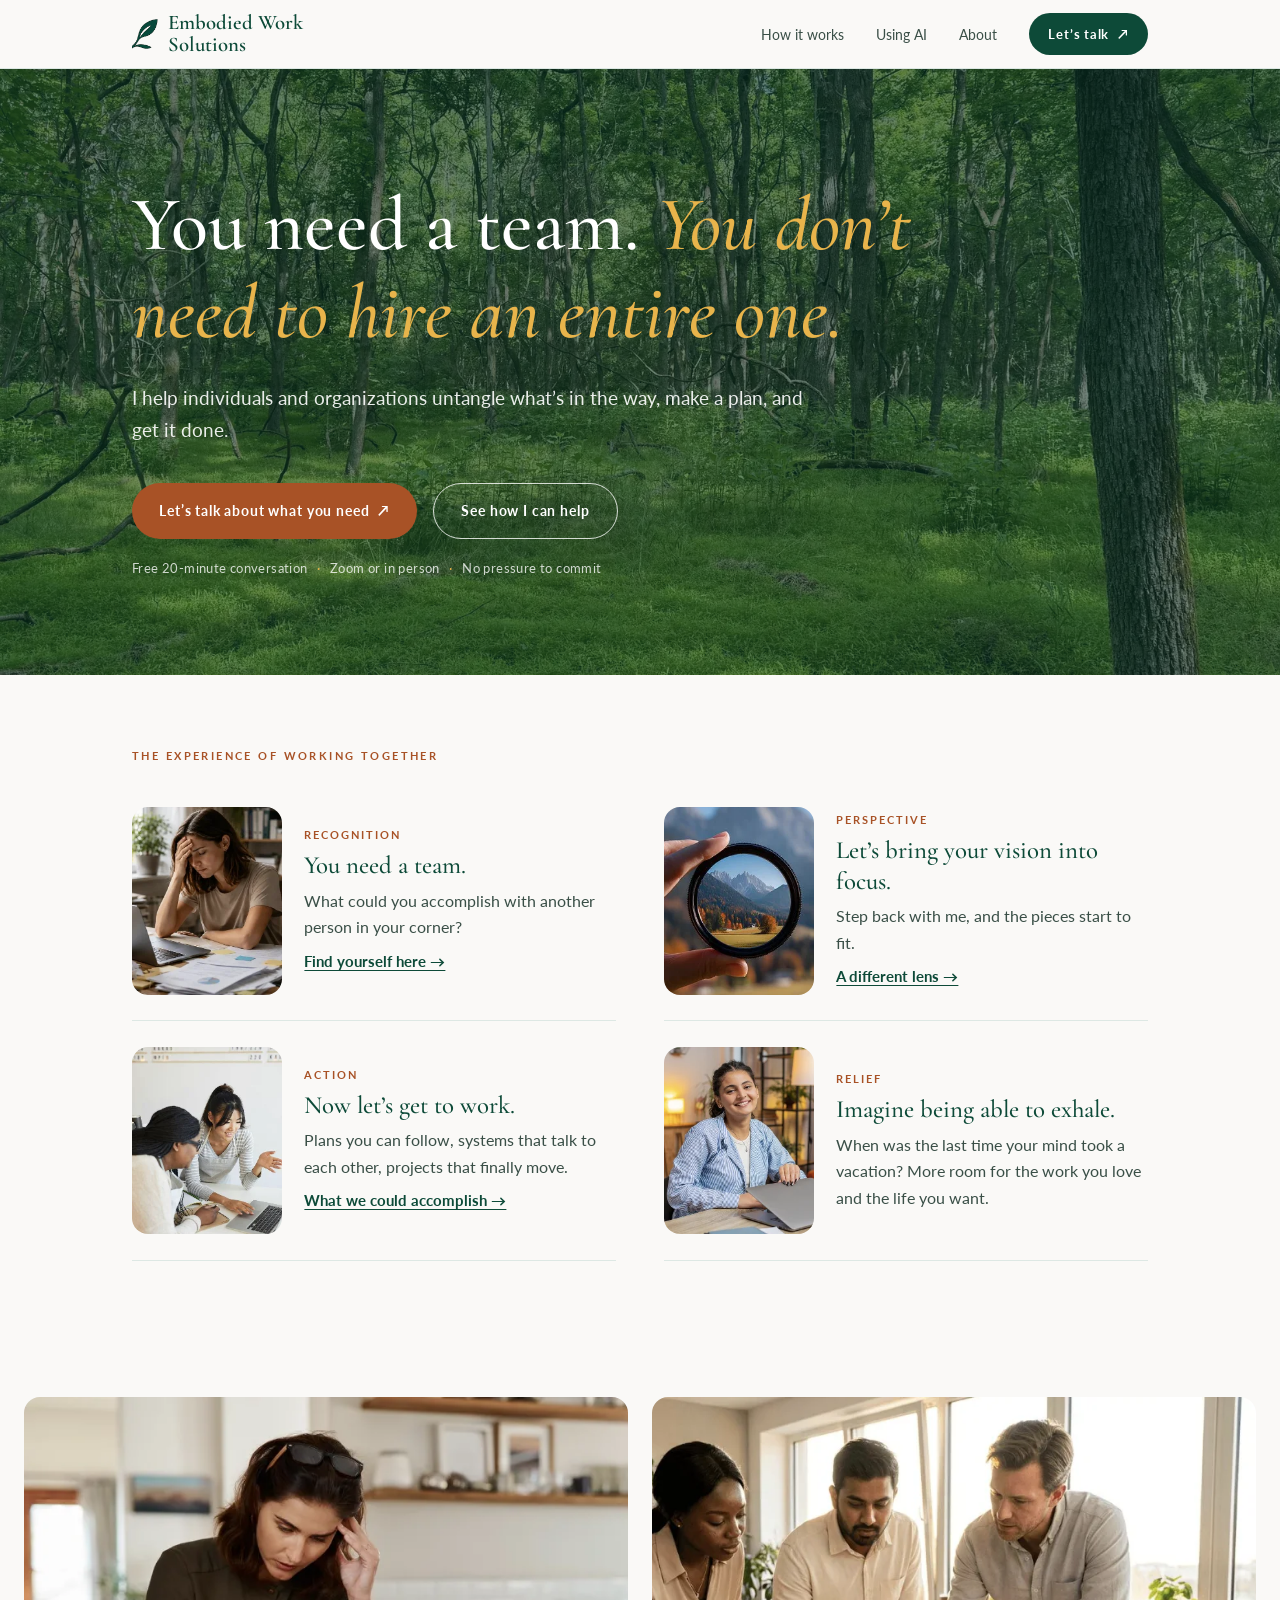
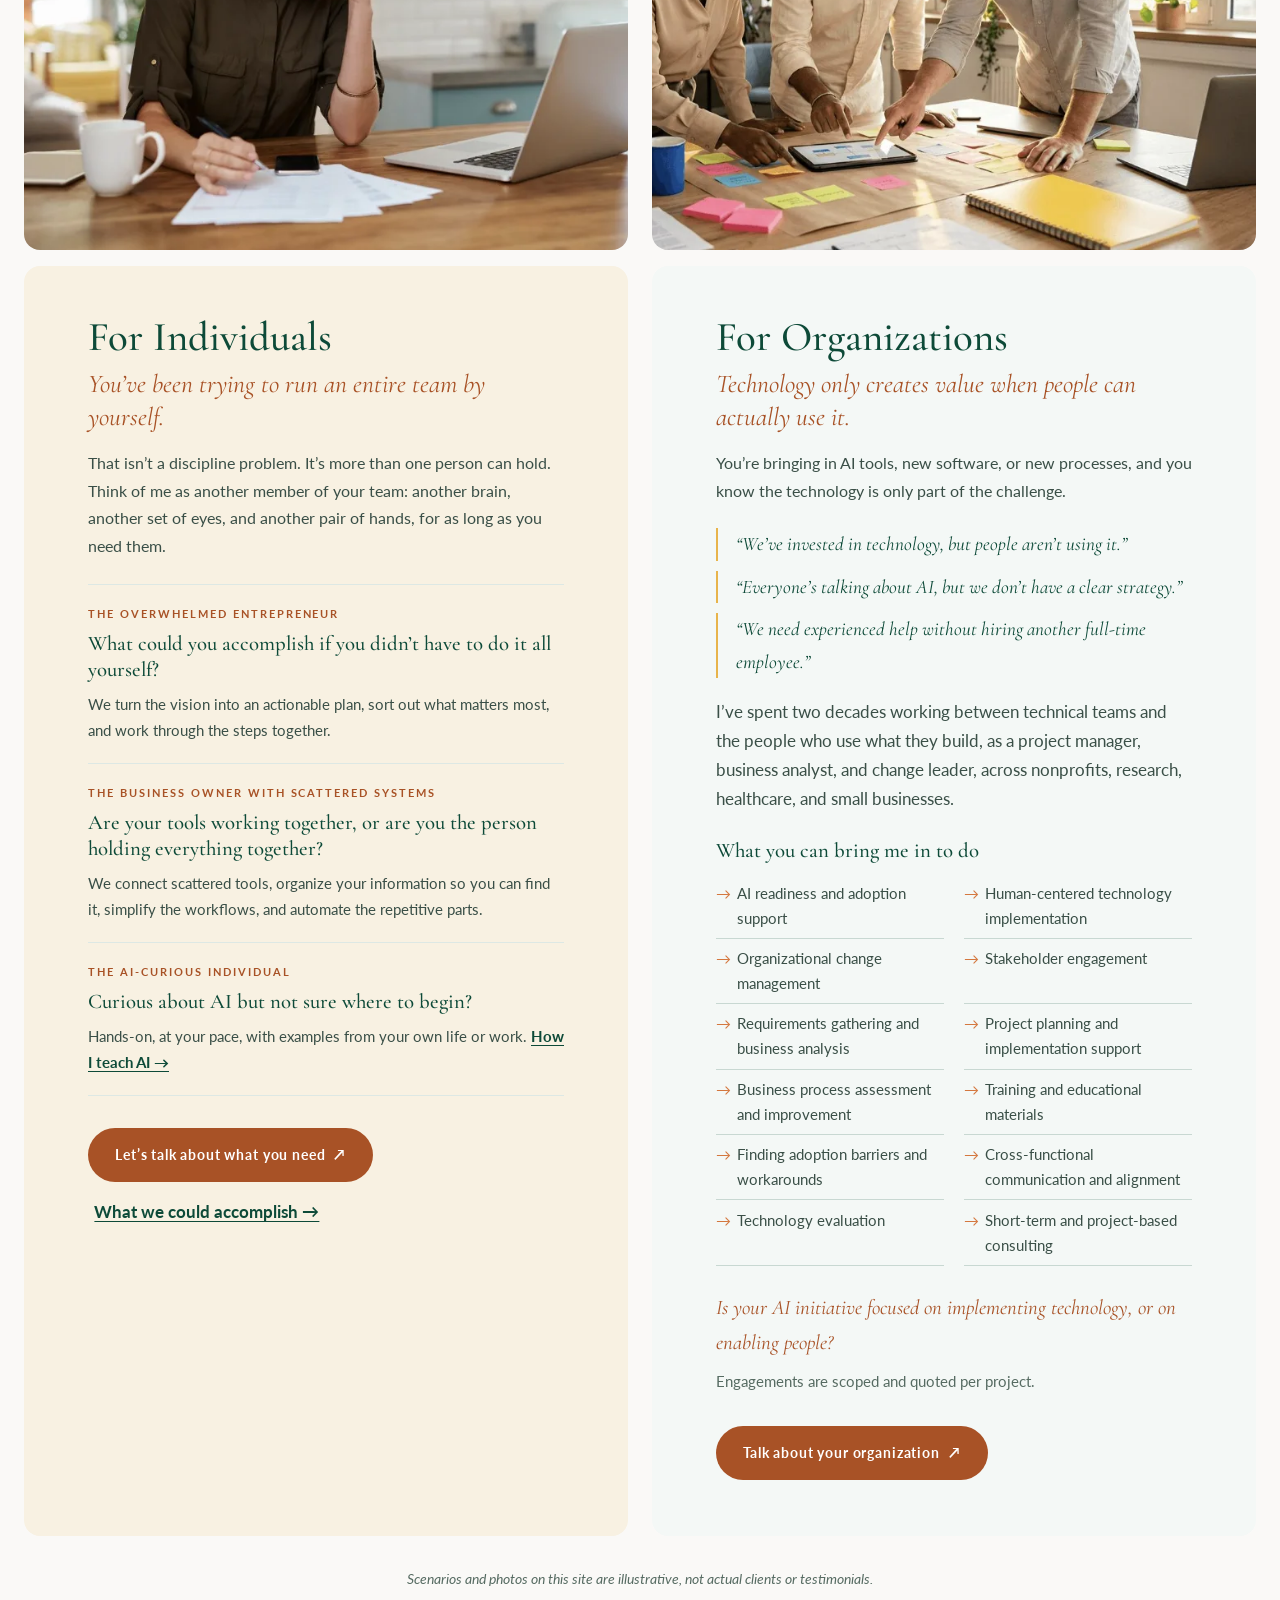
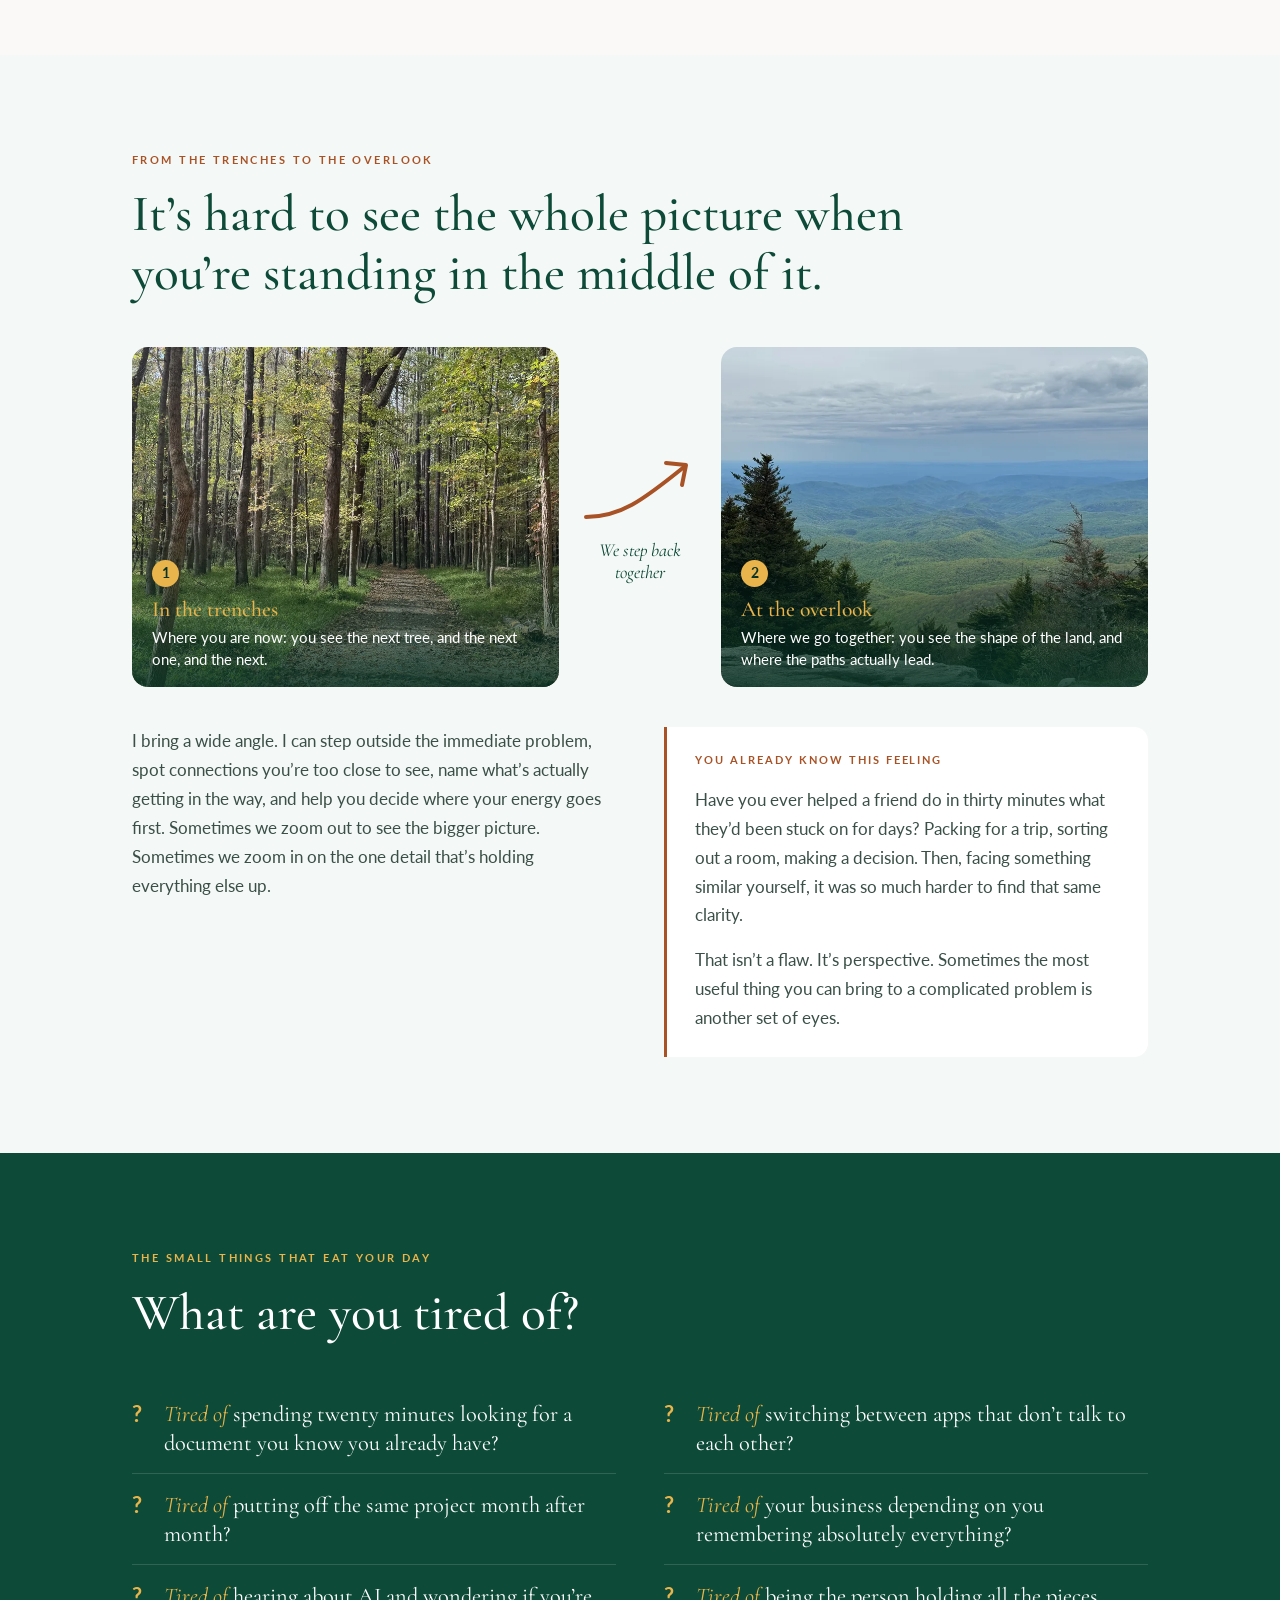
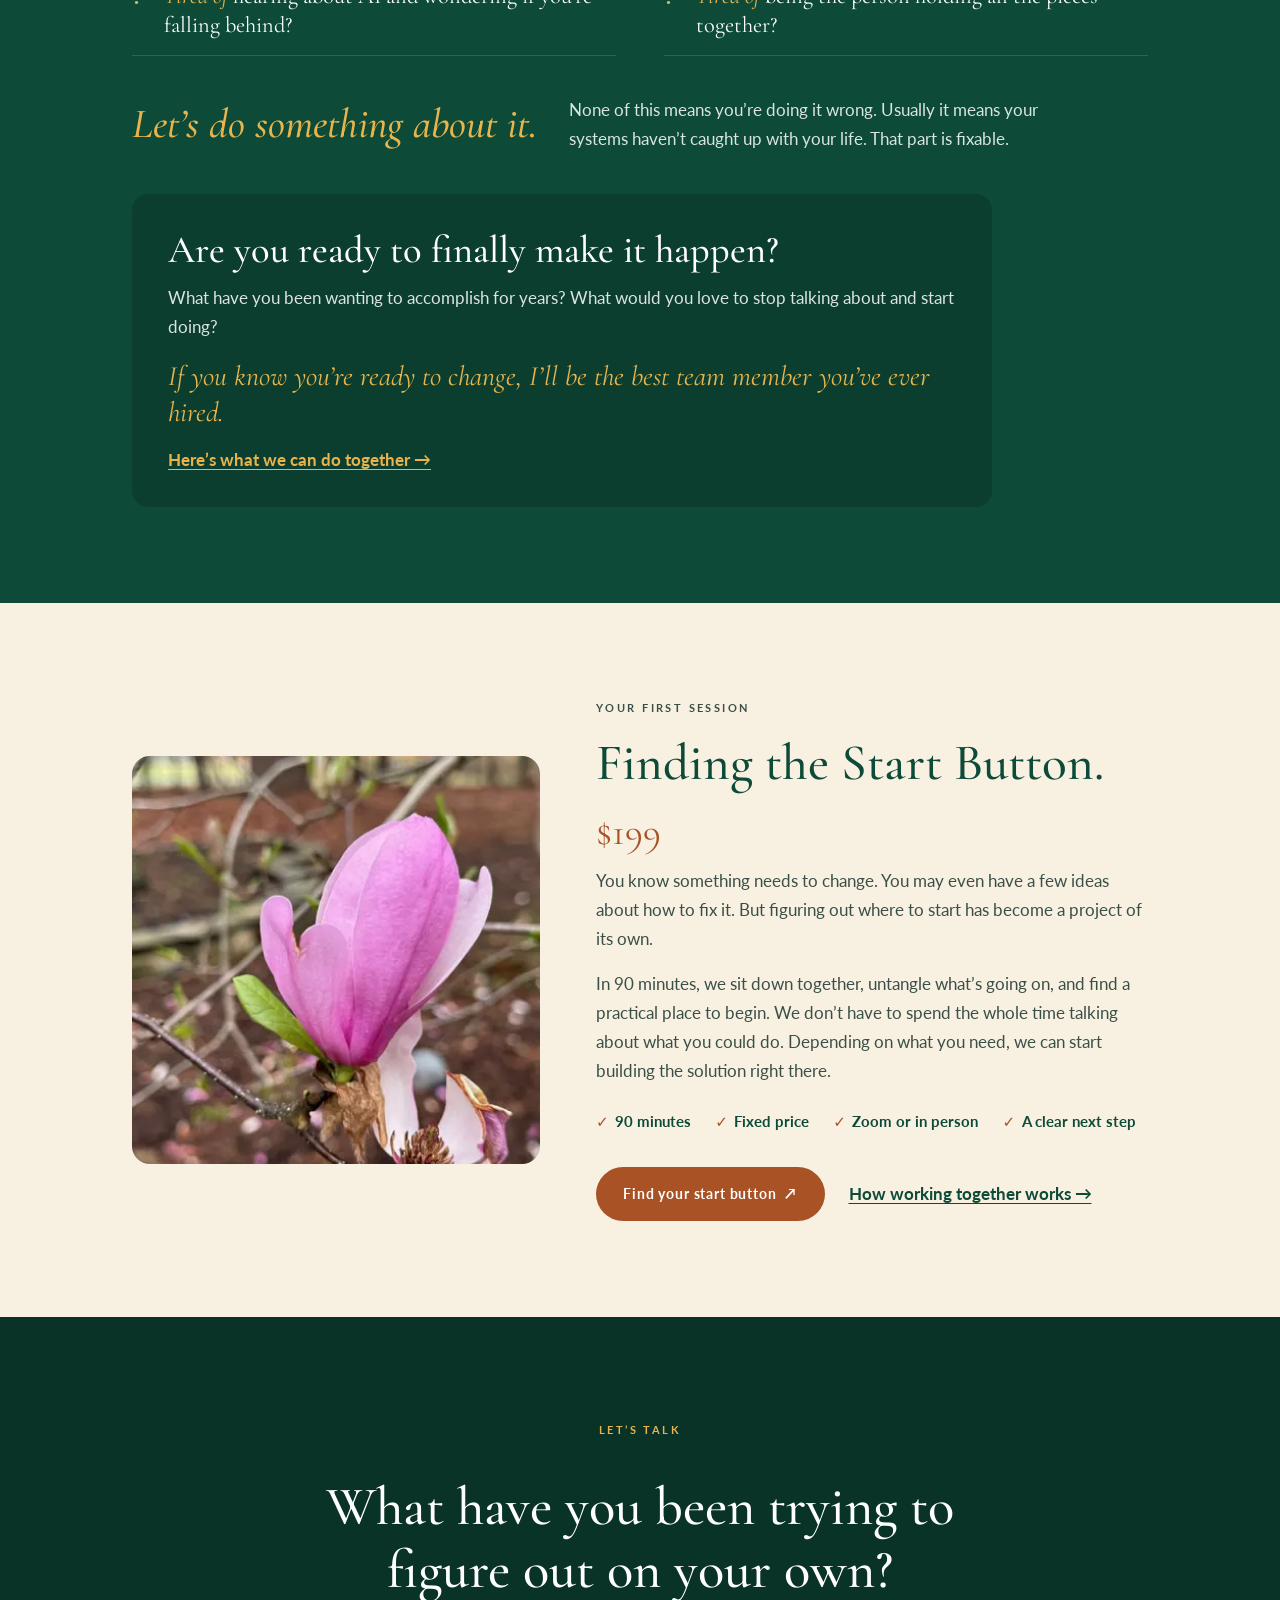
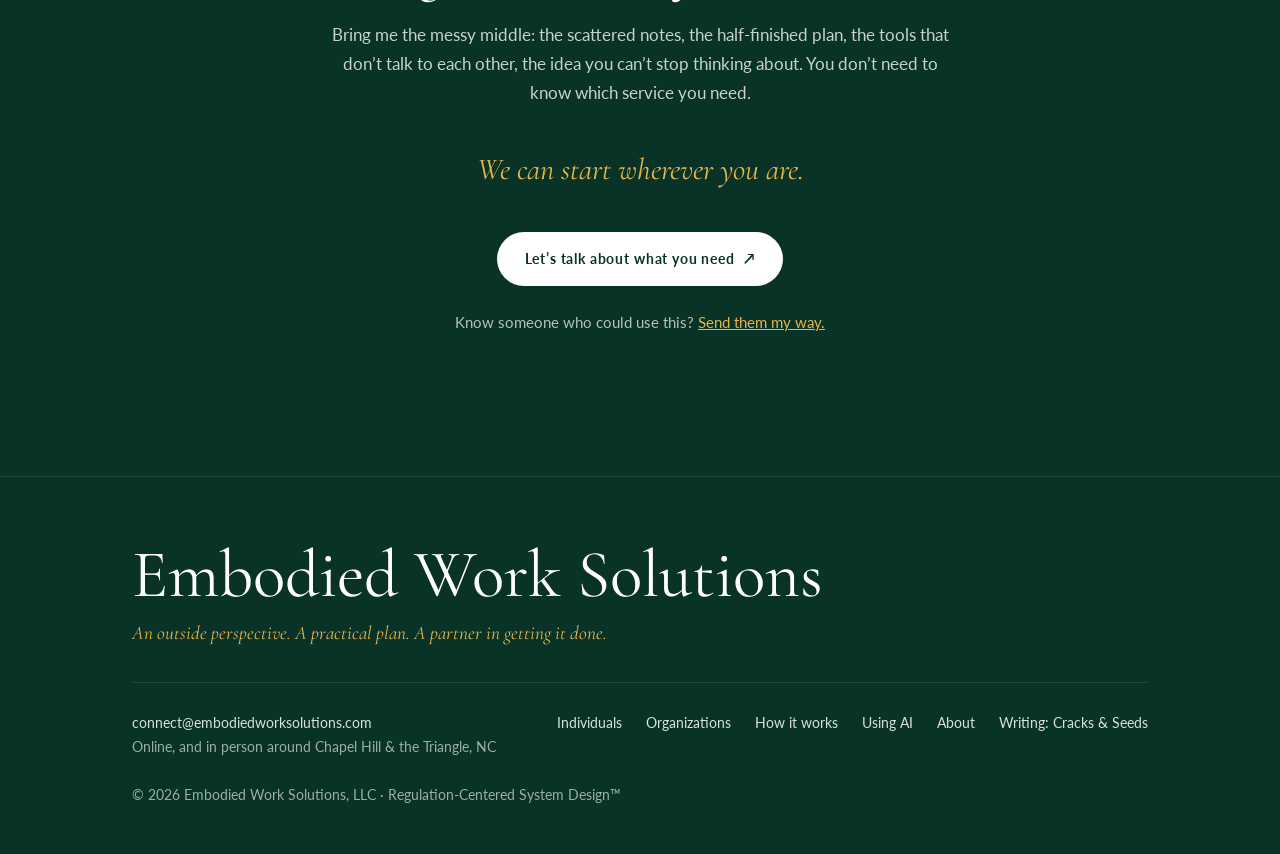
==== commit 73fca24d: "Remove duplication across pages (about 20% less copy) Each idea now has one home: - Home: hero lede " ====
--- a/index.html
+++ b/index.html
@@ -411,8 +411,7 @@
 <header class="hero has-photo" id="top" style="background-image:linear-gradient(rgba(8,51,38,0.6),rgba(8,51,38,0.55)),url(assets/photos/header-home.webp)">
   <div class="wrap">
     <h1>You need a team. <em>You don’t need to hire an entire one.</em></h1>
-    <p class="lede">When you’re in the trenches of running your business, it’s hard to see the bigger picture. I bring a wide-angle perspective, practical business and technology expertise, and hands-on support to help you bring your vision into focus, and make it happen.</p>
-    <p class="promise">An outside perspective. A practical plan. A partner in getting it done.</p>
+    <p class="lede">I help individuals and organizations untangle what’s in the way, make a plan, and get it done.</p>
     <div class="actions">
       <a href="contact.html" class="btn warm">Let’s talk about what you need <span class="arrow">↗</span></a>
       <a href="#help" class="btn ghost">See how I can help</a>
@@ -432,19 +431,19 @@
     <ol class="beats">
       <li class="beat">
         <img src="assets/photos/experience-recognition.webp" alt="A woman at a desk covered in papers rests her head in her hand, laptop open, overwhelmed" loading="lazy" width="232" height="295" />
-        <div><p class="stage">Recognition</p><h3>You need a team.</h3><p>You’ve been trying to be the visionary, strategist, administrator, technology specialist, and implementation team. What could you accomplish with another person in your corner?</p><a class="more" href="#who">Find yourself here →</a></div>
+        <div><p class="stage">Recognition</p><h3>You need a team.</h3><p>What could you accomplish with another person in your corner?</p><a class="more" href="#who">Find yourself here →</a></div>
       </li>
       <li class="beat">
         <img src="assets/photos/experience-perspective.webp" alt="A hand holding a round lens in front of a blurry mountain landscape; through the lens, the peaks are sharp and clear" loading="lazy" width="232" height="295" />
-        <div><p class="stage">Perspective</p><h3>Let’s bring your vision into focus.</h3><p>Step back from the day-to-day and the pieces start to fit. A wider view shows you what’s possible.</p><a class="more" href="#lens">A different lens →</a></div>
+        <div><p class="stage">Perspective</p><h3>Let’s bring your vision into focus.</h3><p>Step back with me, and the pieces start to fit.</p><a class="more" href="#lens">A different lens →</a></div>
       </li>
       <li class="beat">
         <img src="assets/photos/experience-action.webp" alt="Two women at a table with a laptop and notebook, one explaining and gesturing while the other takes notes" loading="lazy" width="232" height="293" />
-        <div><p class="stage">Action</p><h3>Now let’s get to work.</h3><p>We turn scattered ideas into plans, disconnected technology into systems you can use, and unfinished projects into real progress.</p><a class="more" href="how-it-works.html#accomplish">What we could accomplish →</a></div>
+        <div><p class="stage">Action</p><h3>Now let’s get to work.</h3><p>Plans you can follow, systems that talk to each other, projects that finally move.</p><a class="more" href="how-it-works.html#accomplish">What we could accomplish →</a></div>
       </li>
       <li class="beat">
         <img src="assets/photos/finally-able-to-exhale.webp" alt="A smiling woman in a striped shirt closes her laptop at the end of a productive day" loading="lazy" width="232" height="295" />
-        <div><p class="stage">Relief</p><h3>Imagine being able to exhale.</h3><p>More mental space. More capacity. More time for the work you love and the life you want to live.</p><a class="more" href="#exhale">Imagine it →</a></div>
+        <div><p class="stage">Relief</p><h3>Imagine being able to exhale.</h3><p>When was the last time your mind took a vacation? More room for the work you love and the life you want.</p></div>
       </li>
     </ol>
   </div>
@@ -467,25 +466,22 @@
       <div class="half-body">
         <h2>For Individuals</h2>
         <p class="subhead">You’ve been trying to run an entire team by yourself.</p>
-        <p class="lede">Visionary, strategist, project manager, tech support, marketing, admin, often while carrying a lot outside of work too. That isn’t a discipline problem. It’s more than one person can reasonably hold. Think of me as another member of your team: another brain, another set of eyes, and another pair of hands, for as long as you need them.</p>
+        <p class="lede">That isn’t a discipline problem. It’s more than one person can hold. Think of me as another member of your team: another brain, another set of eyes, and another pair of hands, for as long as you need them.</p>
         <div class="types">
           <div class="type">
             <p class="who">The overwhelmed entrepreneur</p>
             <h3>What could you accomplish if you didn’t have to do it all yourself?</h3>
-            <blockquote>“I have so many ideas, but I can’t seem to move any of them forward.”</blockquote>
-            <p>We turn the vision into an actionable plan, sort out what matters most, and work through the steps together.</p>
+<p>We turn the vision into an actionable plan, sort out what matters most, and work through the steps together.</p>
           </div>
           <div class="type">
             <p class="who">The business owner with scattered systems</p>
             <h3>Are your tools working together, or are you the person holding everything together?</h3>
-            <blockquote>“I’m spending too much time managing the systems that are supposed to make my life easier.”</blockquote>
-            <p>We connect scattered tools, organize your information so you can find it, simplify the workflows, and automate the repetitive parts.</p>
+<p>We connect scattered tools, organize your information so you can find it, simplify the workflows, and automate the repetitive parts.</p>
           </div>
           <div class="type">
             <p class="who">The AI-curious individual</p>
-            <h3>Let’s take the mystery out of AI.</h3>
-            <blockquote>“I keep hearing about AI, but I don’t know what it can actually do for me.”</blockquote>
-            <p>Hands-on sessions using examples from your own life or work, with honest conversation about privacy, limits, and when a simpler tool is better. <a class="more" href="ai.html">How I teach AI →</a></p>
+            <h3>Curious about AI but not sure where to begin?</h3>
+<p>Hands-on, at your pace, with examples from your own life or work. <a class="more" href="ai.html">How I teach AI →</a></p>
           </div>
         </div>
         <div class="btn-row"><a href="contact.html" class="btn warm">Let’s talk about what you need <span class="arrow">↗</span></a><a class="more" href="how-it-works.html#accomplish">What we could accomplish →</a></div>
@@ -503,7 +499,7 @@
       <div class="half-body">
         <h2>For Organizations</h2>
         <p class="subhead">Technology only creates value when people can actually use it.</p>
-        <p class="lede">You’re bringing in AI tools, new software, or new processes, and you know the technology is only part of the challenge. People may be overwhelmed, skeptical, or quietly sticking with the old workarounds. Technical and business teams may not be speaking the same language.</p>
+        <p class="lede">You’re bringing in AI tools, new software, or new processes, and you know the technology is only part of the challenge.</p>
         <ul class="thinking" aria-label="What you might be thinking">
         <li>“We’ve invested in technology, but people aren’t using it.”</li>
         <li>“Everyone’s talking about AI, but we don’t have a clear strategy.”</li>
@@ -532,7 +528,7 @@
     </article>
 
   </div>
-  <p class="illustrative wrap">Scenarios and photos on this site are illustrative, not actual clients or testimonials. Not sure where you fit? You don’t need to choose. That’s what our first conversation is for.</p>
+  <p class="illustrative wrap">Scenarios and photos on this site are illustrative, not actual clients or testimonials.</p>
 </section>
 
 <!-- C · A DIFFERENT LENS ─ SK's own photographs -->
@@ -557,8 +553,7 @@
     <p class="sr-only">We move together from the trenches, where you can only see the next tree, up to the overlook, where you can see the whole landscape.</p>
     <div class="lens-copy">
       <div>
-        <p>When you’re immersed in the day-to-day of your business, you’re responding to what’s urgent, juggling competing priorities, and making decisions while carrying everything else that needs your attention. From there, it’s hard to see how the pieces fit together.</p>
-        <p>I bring a wide angle. I can step outside the immediate problem, spot connections you’re too close to see, name what’s actually getting in the way, and help you decide where your energy goes first. Sometimes we zoom out to see the bigger picture. Sometimes we zoom in on the one detail that’s holding everything else up.</p>
+<p>I bring a wide angle. I can step outside the immediate problem, spot connections you’re too close to see, name what’s actually getting in the way, and help you decide where your energy goes first. Sometimes we zoom out to see the bigger picture. Sometimes we zoom in on the one detail that’s holding everything else up.</p>
       </div>
       <div class="friend">
         <p class="k">You already know this feeling</p>
@@ -566,7 +561,6 @@
         <p>That isn’t a flaw. It’s perspective. Sometimes the most useful thing you can bring to a complicated problem is another set of eyes.</p>
       </div>
     </div>
-    <p class="serif-line">You bring the vision. I’ll help bring it into focus.</p>
   </div>
 </section>
 
@@ -578,9 +572,7 @@
     <ul class="tired-list">
       <li><span>Tired of</span> spending twenty minutes looking for a document you know you already have?</li>
       <li><span>Tired of</span> switching between apps that don’t talk to each other?</li>
-      <li><span>Tired of</span> typing the same information into three different places?</li>
-      <li><span>Tired of</span> paying for technology you barely know how to use?</li>
-      <li><span>Tired of</span> putting off the same project month after month?</li>
+<li><span>Tired of</span> putting off the same project month after month?</li>
       <li><span>Tired of</span> your business depending on you remembering absolutely everything?</li>
       <li><span>Tired of</span> hearing about AI and wondering if you’re falling behind?</li>
       <li><span>Tired of</span> being the person holding all the pieces together?</li>
@@ -613,7 +605,7 @@
       <h2>Finding the Start Button.</h2>
       <p class="price">$199</p>
       <p>You know something needs to change. You may even have a few ideas about how to fix it. But figuring out where to start has become a project of its own.</p>
-      <p>In 90 minutes, we sit down together, untangle what’s going on, bring the bigger picture into focus, and find a practical place to begin. We don’t have to spend the whole time talking about what you could do. Depending on what you need, we can start building the solution right there.</p>
+      <p>In 90 minutes, we sit down together, untangle what’s going on, and find a practical place to begin. We don’t have to spend the whole time talking about what you could do. Depending on what you need, we can start building the solution right there.</p>
       <ul class="facts"><li>90 minutes</li><li>Fixed price</li><li>Zoom or in person</li><li>A clear next step</li></ul>
       <div class="btn-row"><a href="contact.html" class="btn warm">Find your start button <span class="arrow">↗</span></a><a class="more" href="how-it-works.html">How working together works →</a></div>
     </div>
@@ -621,35 +613,15 @@
 </section>
 
 <!-- J · IMAGINE BEING ABLE TO EXHALE ─ photo slot: assets/photos/finally-able-to-exhale.webp -->
-<section class="exhale" id="exhale">
-  <div class="wrap">
-    <p class="eyebrow">More than getting more done</p>
-    <h2>When was the last time your mind took a vacation?</h2><ul class="wonder two-col">
-        <li>Do you wake up already feeling behind?</li>
-        <li>Do you go to bed thinking about everything you didn’t get done?</li>
-        <li>Even when you’re not working, are you still working in your head?</li>
-        <li>How much of your day is spent remembering what you need to remember?</li>
-        <li>What would it feel like to close your laptop and actually feel finished?</li>
-        <li>What would you do with the mental space you’re spending on managing everything?</li>
-      </ul>
-    <div class="feelings">
-      <div class="feeling"><img src="assets/photos/relief.webp" alt="Sunset clouds glowing gold above the treetops" loading="lazy" width="900" height="675" /><div><h3>Relief</h3><p>Seeing the whole project laid out in steps you can actually take.</p></div></div>
-      <div class="feeling"><img src="assets/photos/pride.webp" alt="A bright orange zinnia, petals open wide in the sun" loading="lazy" width="900" height="675" /><div><h3>Pride</h3><p>Finally launching the thing you’ve put off for years.</p></div></div>
-      <div class="feeling"><img src="assets/photos/thrill.webp" alt="A yellow swallowtail butterfly landing on purple blooms" loading="lazy" width="900" height="675" /><div><h3>Ease</h3><p>Your apps and calendars finally talking to each other, and nothing living in three places anymore.</p></div></div>
-    </div>
-  </div>
-</section>
-
 <!-- L · CLOSING INVITATION -->
 <section class="final" id="talk">
   <div class="wrap narrow">
     <p class="eyebrow">Let’s talk</p>
     <h2>What have you been trying to figure out on your own?</h2>
-    <p>Bring me the messy middle: the scattered notes, the half-finished plan, the tools that don’t talk to each other, the idea you can’t stop thinking about. You don’t need to know which service you need. We’ll start with a free 20-minute conversation and figure out whether I can help.</p>
+    <p>Bring me the messy middle: the scattered notes, the half-finished plan, the tools that don’t talk to each other, the idea you can’t stop thinking about. You don’t need to know which service you need.</p>
     <p class="messy">We can start wherever you are.</p>
     <a href="contact.html" class="btn light">Let’s talk about what you need <span class="arrow">↗</span></a>
-    <ul class="checks"><li>Free 20 minutes</li><li>Zoom, or in person around the Triangle</li><li>No pressure to commit</li></ul>
-    <p class="refer">Know someone who needs another person in their corner? <a href="mailto:connect@embodiedworksolutions.com?subject=A%20referral">Send them my way.</a></p>
+    <p class="refer">Know someone who could use this? <a href="mailto:connect@embodiedworksolutions.com?subject=A%20referral">Send them my way.</a></p>
   </div>
 </section>
 </main>
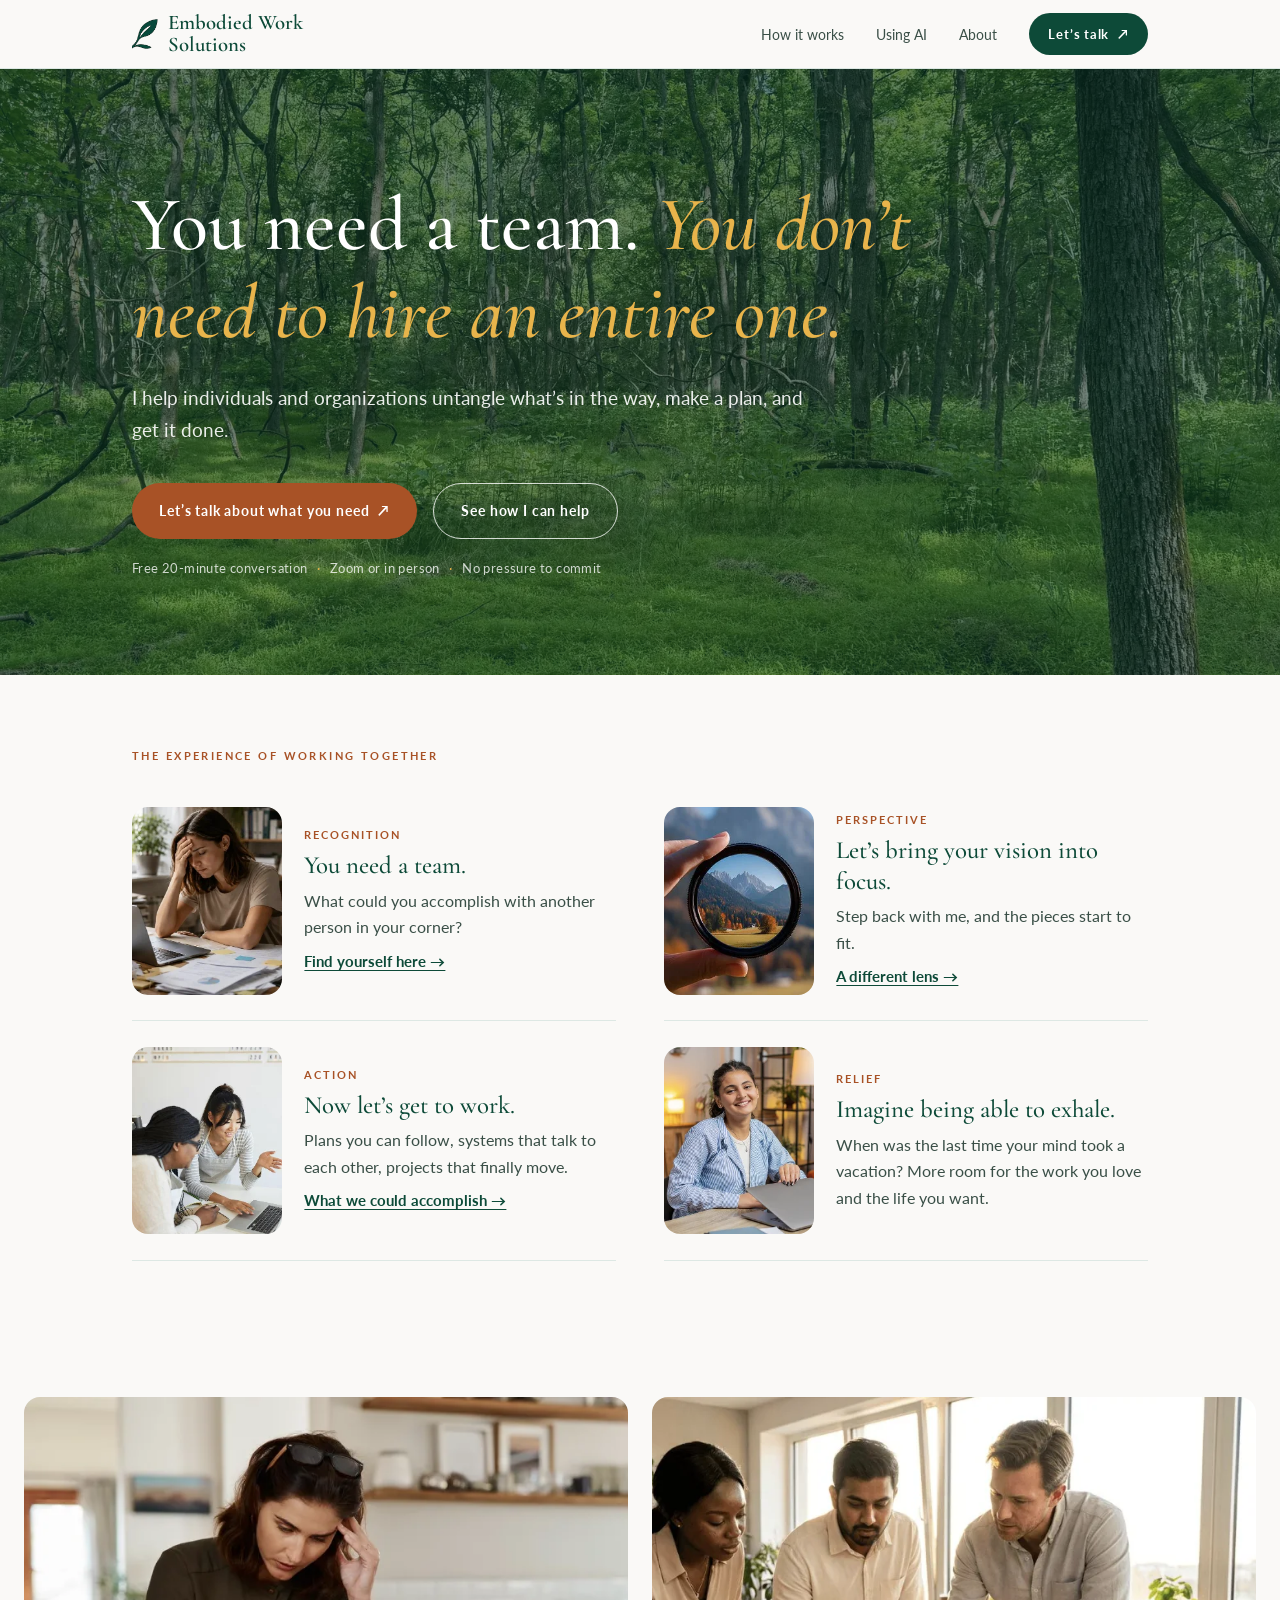
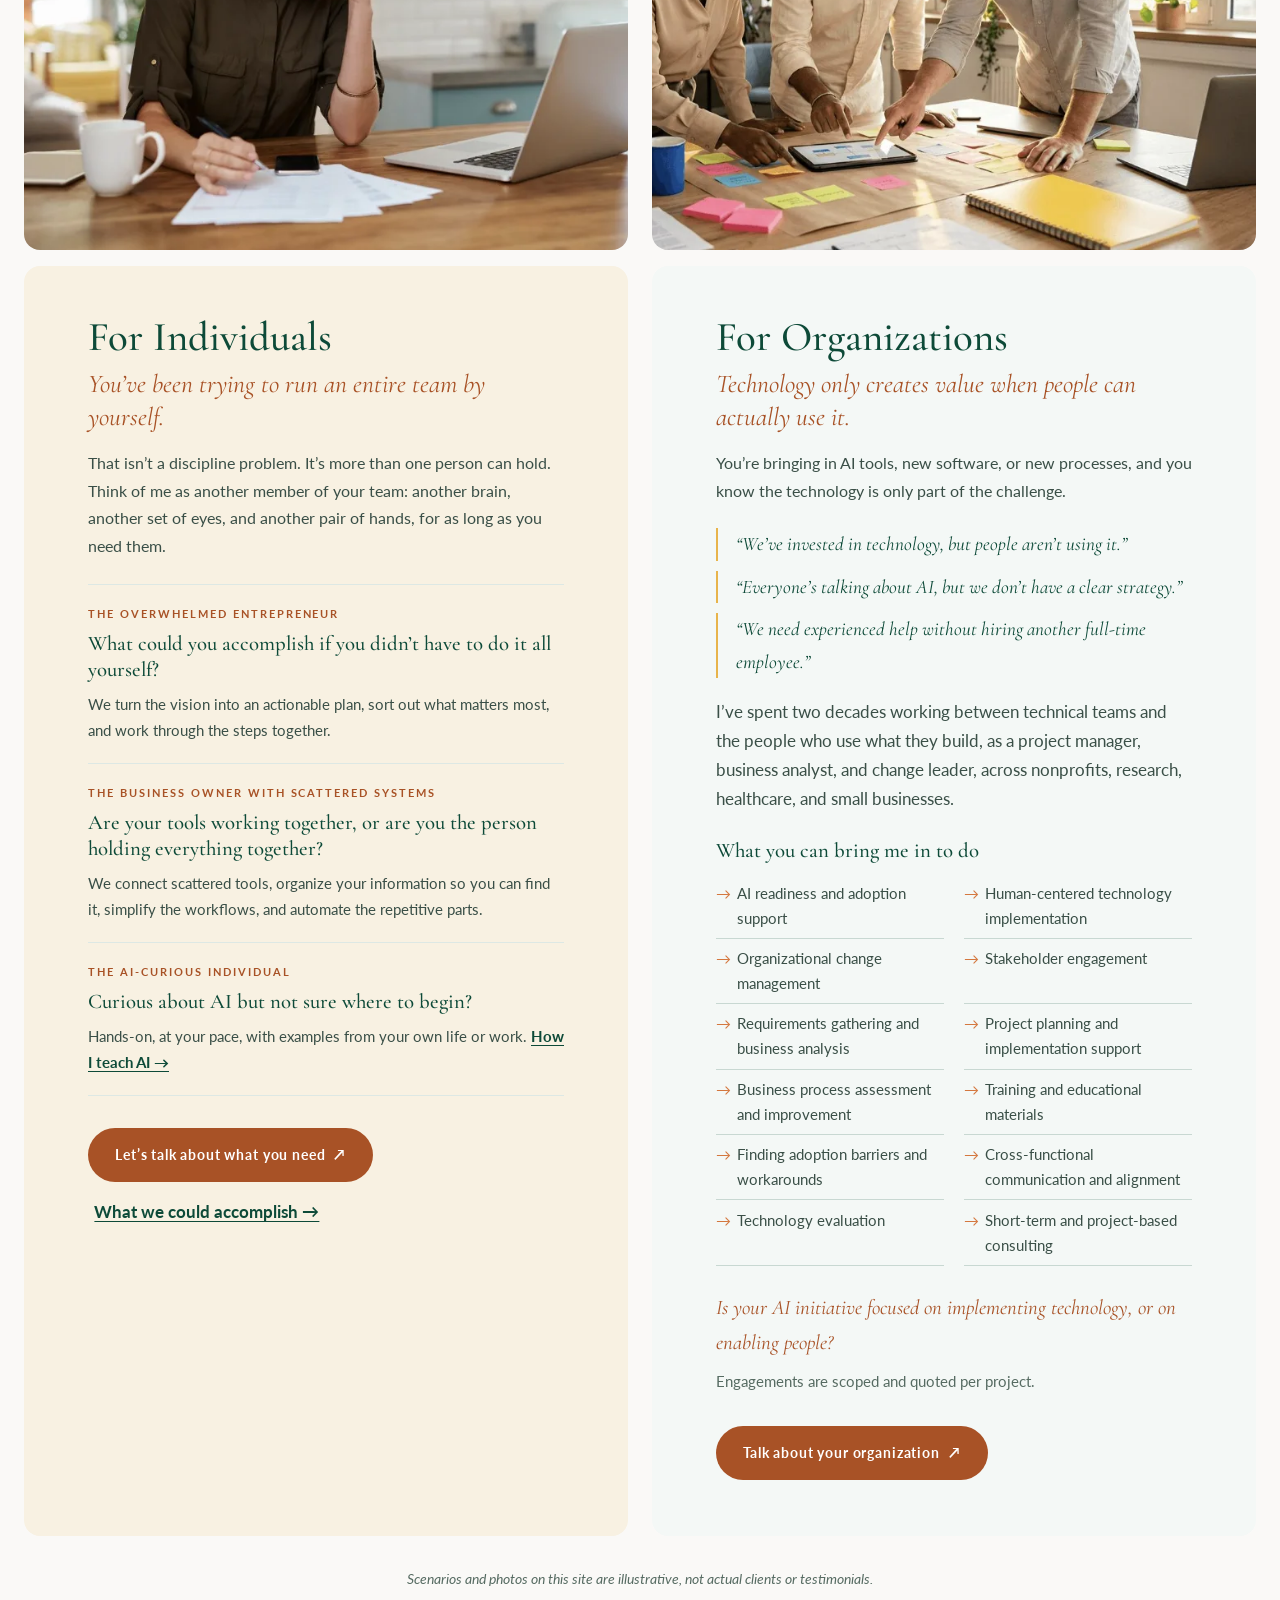
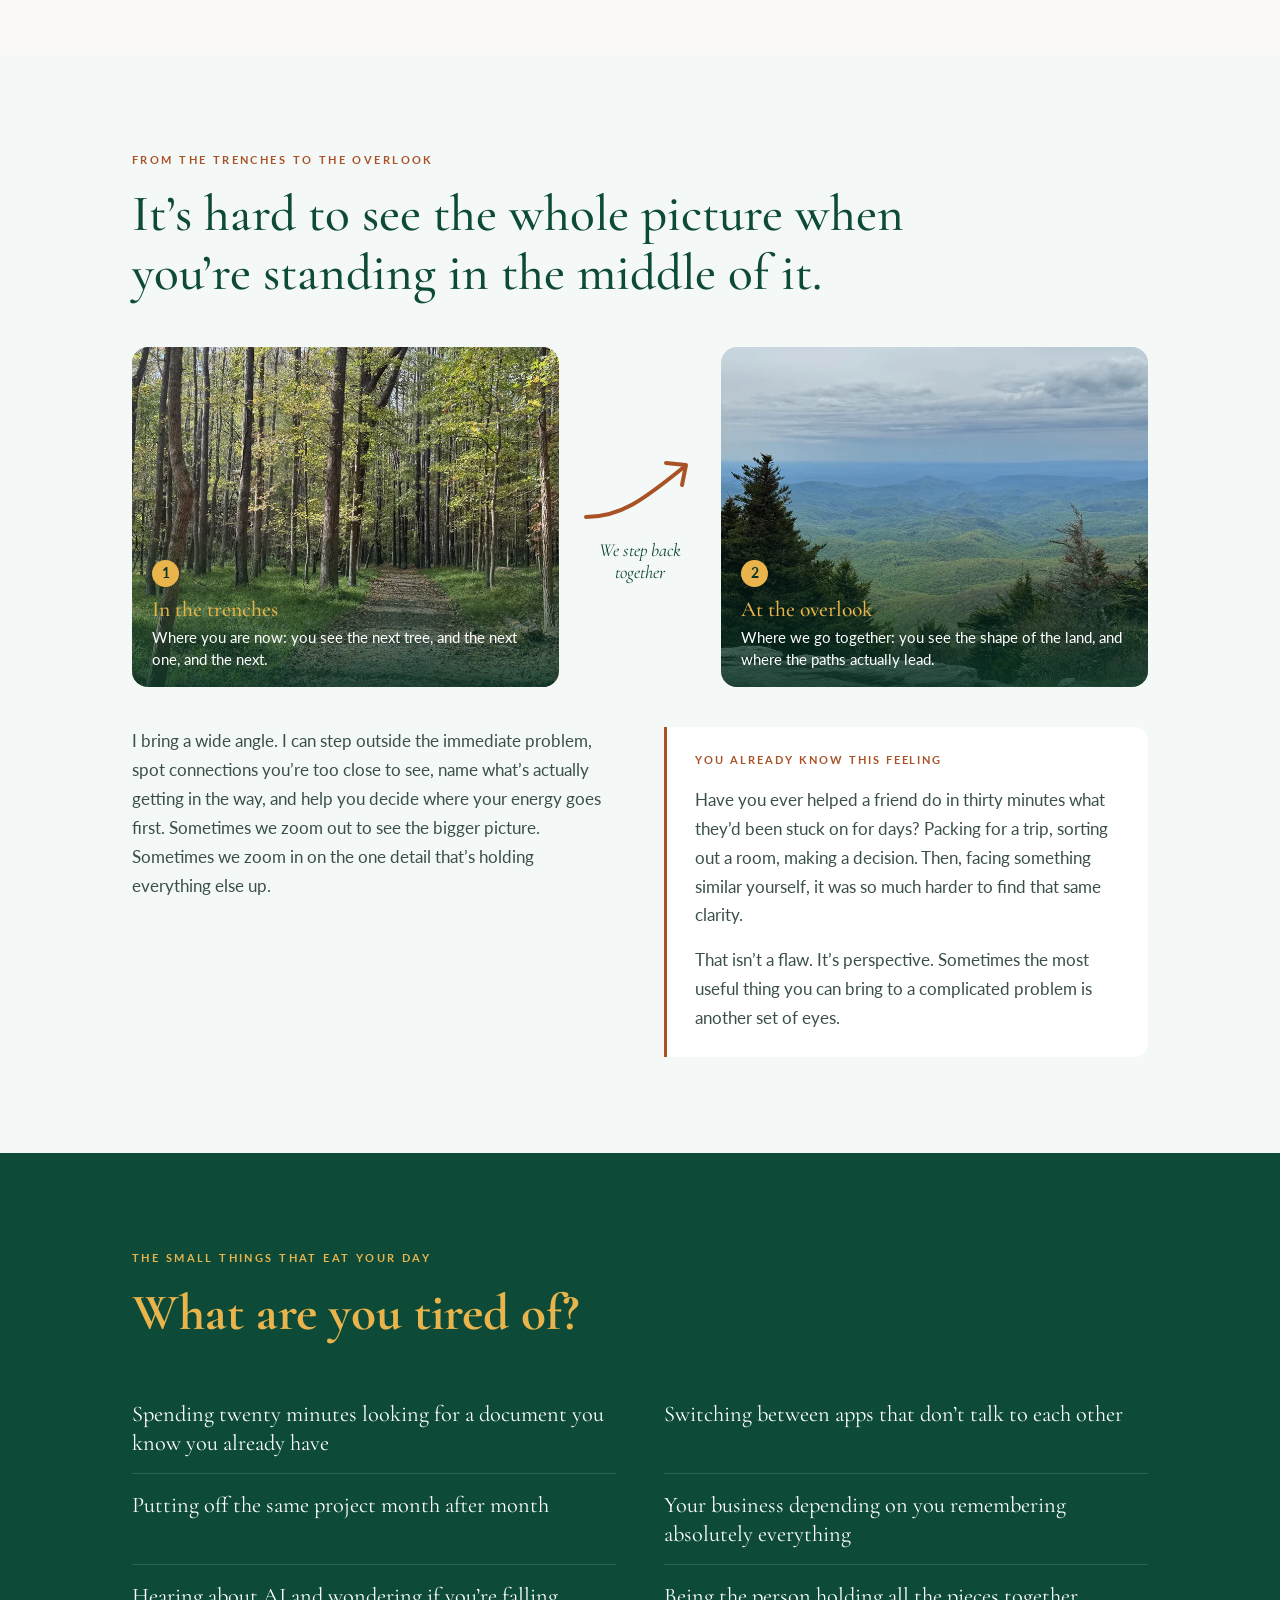
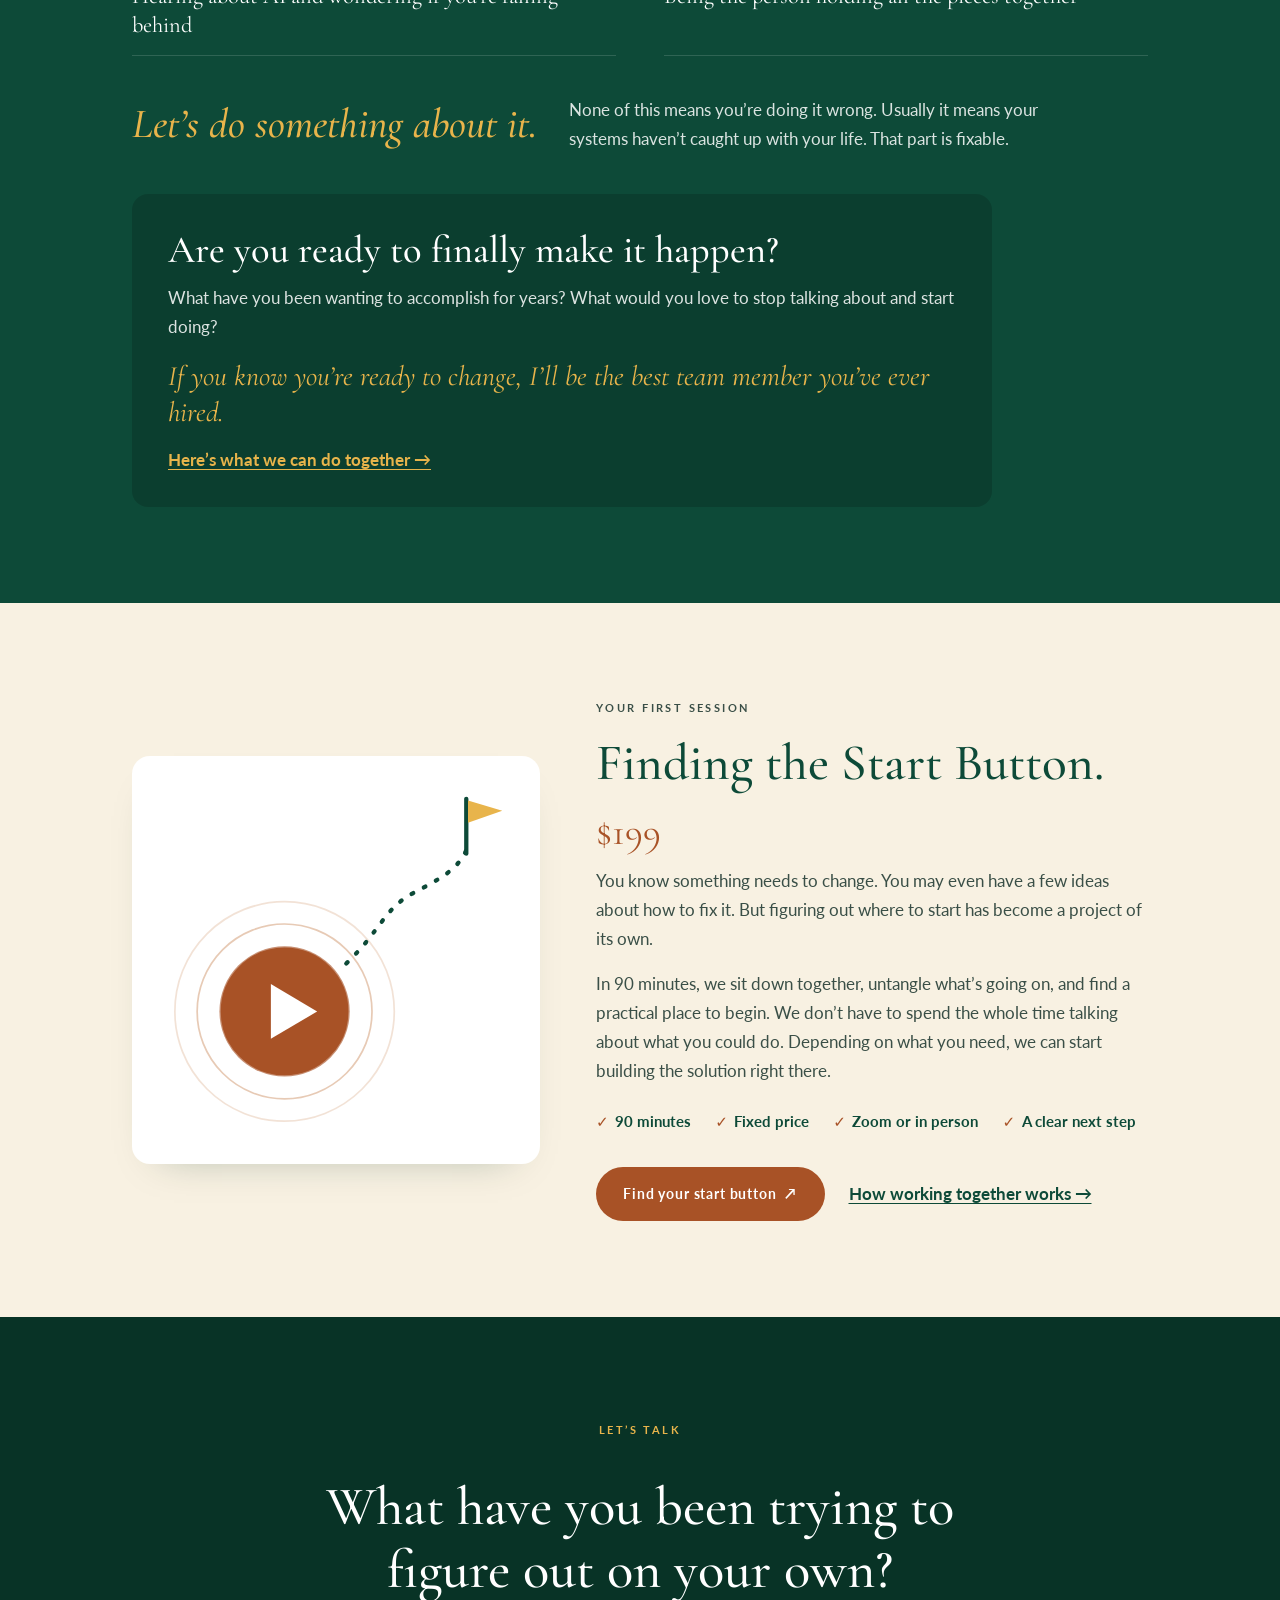
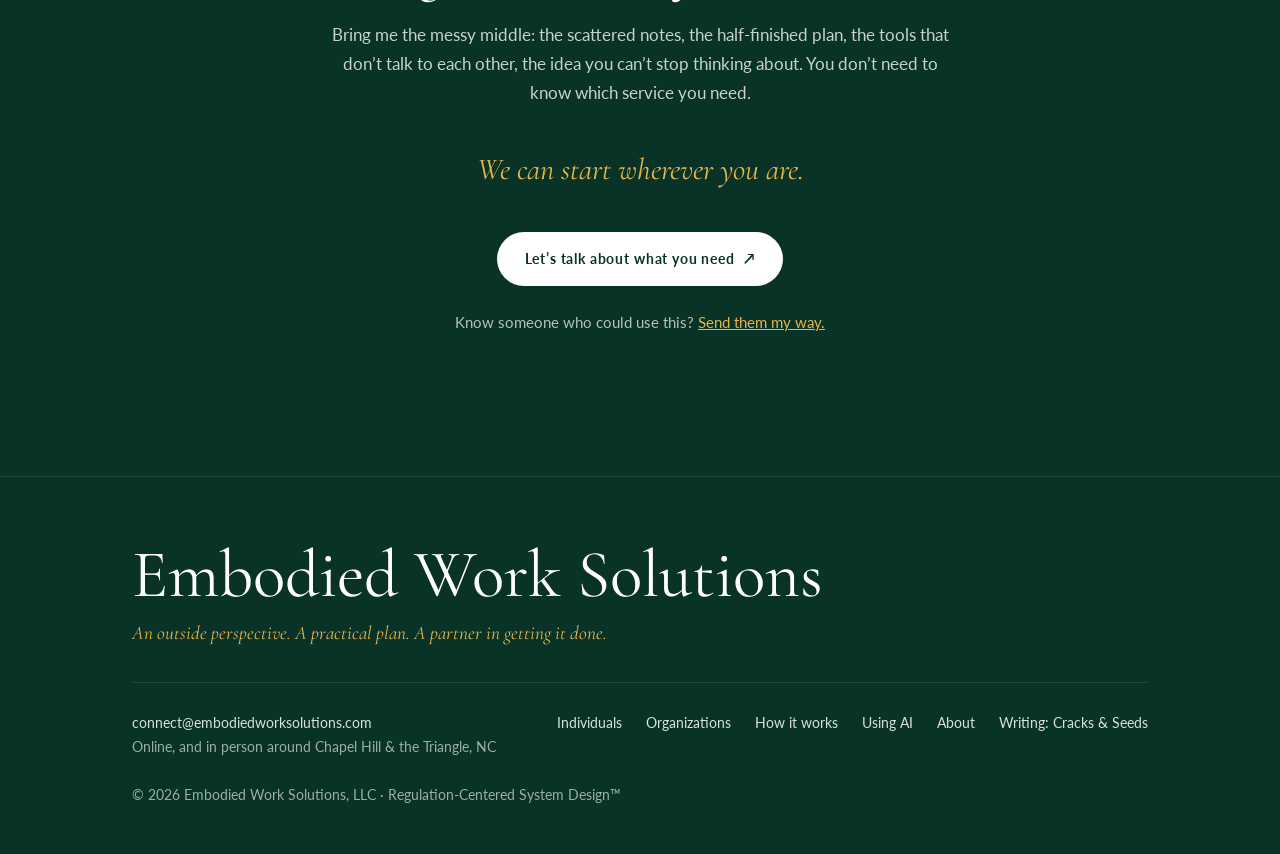
==== commit 60338499: "Tired-of band and Start Button graphic - "What are you tired of?" heading in bold gold; items are pl" ====
--- a/index.html
+++ b/index.html
@@ -570,12 +570,12 @@
     <p class="eyebrow">The small things that eat your day</p>
     <h2>What are you tired of?</h2>
     <ul class="tired-list">
-      <li><span>Tired of</span> spending twenty minutes looking for a document you know you already have?</li>
-      <li><span>Tired of</span> switching between apps that don’t talk to each other?</li>
-<li><span>Tired of</span> putting off the same project month after month?</li>
-      <li><span>Tired of</span> your business depending on you remembering absolutely everything?</li>
-      <li><span>Tired of</span> hearing about AI and wondering if you’re falling behind?</li>
-      <li><span>Tired of</span> being the person holding all the pieces together?</li>
+      <li>Spending twenty minutes looking for a document you know you already have</li>
+      <li>Switching between apps that don’t talk to each other</li>
+<li>Putting off the same project month after month</li>
+      <li>Your business depending on you remembering absolutely everything</li>
+      <li>Hearing about AI and wondering if you’re falling behind</li>
+      <li>Being the person holding all the pieces together</li>
     </ul>
     <div class="answer">
       <h3>Let’s do something about it.</h3>
@@ -590,15 +590,20 @@
   </div>
 </section>
 
-<!-- G · FINDING THE START BUTTON ─ photo slot: assets/photos/finding-the-start-button.webp -->
+<!-- G · FINDING THE START BUTTON (graphic: start button → path → flag) -->
 <section class="startbtn" id="start">
   <div class="wrap cols has-slot">
-    <figure class="slot">
-      <img src="assets/photos/finding-the-start-button.webp" onerror="ewsImg(this)" loading="lazy"
-        data-fallback="assets/photos/q2-happen.webp"
-        data-fallback-alt="A pink magnolia bud loosening, its petals just beginning to part"
-        alt="Two people at a table with a notebook and laptop, beginning to sketch out where to start"
-        width="1200" height="1200" />
+    <figure class="start-graphic" aria-hidden="true">
+      <svg viewBox="0 0 420 420" role="img" xmlns="http://www.w3.org/2000/svg">
+        <circle cx="150" cy="270" r="128" fill="none" stroke="#c98a5c" stroke-opacity=".25" stroke-width="2"/>
+        <circle cx="150" cy="270" r="102" fill="none" stroke="#c98a5c" stroke-opacity=".45" stroke-width="2"/>
+        <circle cx="150" cy="270" r="76" fill="#a85226"/>
+        <circle cx="150" cy="270" r="76" fill="none" stroke="#fff" stroke-opacity=".35" stroke-width="3"/>
+        <path d="M134 238 L134 302 L188 270 Z" fill="#fff"/>
+        <path d="M222 214 C 262 176, 266 150, 300 132 S 352 104, 362 82" fill="none" stroke="#0d4a38" stroke-width="5" stroke-linecap="round" stroke-dasharray="2 14"/>
+        <line x1="362" y1="86" x2="362" y2="22" stroke="#0d4a38" stroke-width="5" stroke-linecap="round"/>
+        <path d="M364 24 L404 36 L364 50 Z" fill="#e8b44b"/>
+      </svg>
     </figure>
     <div>
       <p class="eyebrow">Your first session</p>
--- a/assets/ews.css
+++ b/assets/ews.css
@@ -455,3 +455,13 @@
 .wonder.two-col li:nth-child(2) { border-top: 1px solid var(--rule); }
 @media (max-width: 760px) { .wonder.two-col { grid-template-columns: 1fr; } .wonder.two-col li:nth-child(2) { border-top: 0; } }
 .half-body { flex: 1; }
+
+/* "What are you tired of?": bold gold heading; plain phrases, no "?" markers */
+.tired h2 { color: var(--honey); font-weight: 700; }
+.tired-list li { padding-left: 0; }
+.tired-list li::before { content: none; }
+
+/* Finding the Start Button: drawn start button → path → flag */
+.start-graphic { margin: 0; background: #fff; border-radius: 18px; aspect-ratio: 1 / 1; display: grid; place-items: center; padding: 1.5rem; box-shadow: 0 18px 40px -28px rgba(8,51,38,.35); }
+.start-graphic svg { width: 100%; height: auto; max-width: 380px; }
+@media (max-width: 900px) { .start-graphic { aspect-ratio: auto; max-width: 340px; } }
